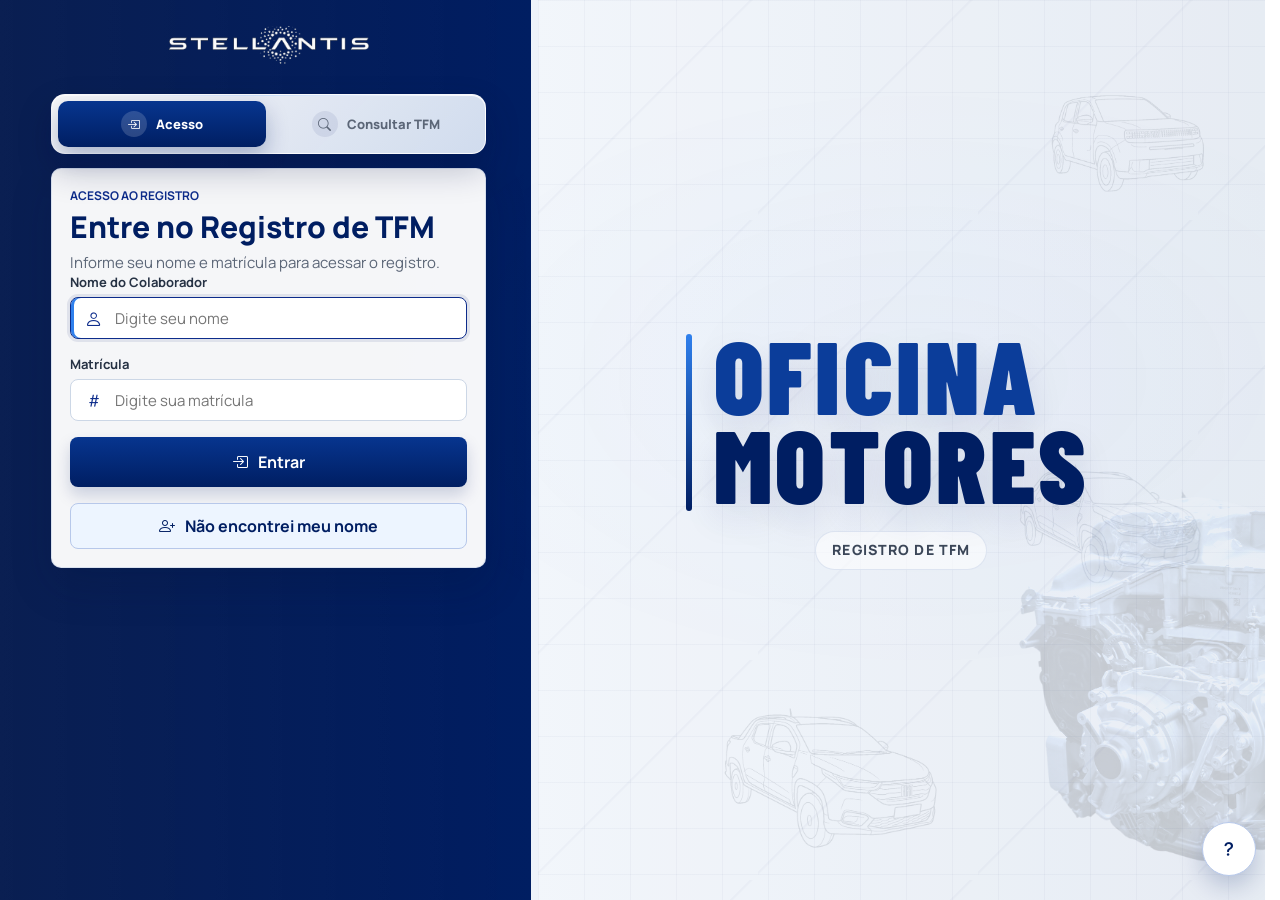
==== index.html @ a855a694 "Melhora controle de horas e tempo padrao" ====
﻿<!DOCTYPE html>
<html lang="pt-BR">

<head>
    <meta charset="UTF-8">
    <meta name="viewport" content="width=device-width, initial-scale=1.0">

    <title>Registro de Atividades TFM | Stellantis</title>
    <meta name="description" content="Registro de atividades realizadas após a finalização do TFM.">
    <meta name="theme-color" content="#001E62">
    <link rel="icon" type="image/png" sizes="32x32" href="favicon-32.png">
    <link rel="icon" type="image/png" sizes="48x48" href="favicon-48.png">
    <link rel="apple-touch-icon" sizes="180x180" href="apple-touch-icon.png">
    <link rel="manifest" href="site.webmanifest">

    <link rel="stylesheet" href="style.css?v=20260902-2">
    <link rel="stylesheet" href="site-help.css">
    <link rel="stylesheet" href="https://cdn.jsdelivr.net/npm/bootstrap-icons@1.11.3/font/bootstrap-icons.min.css">
</head>

<body class="login-bloqueado">
    <header class="header">
        <div class="header-inner">
            <img src="logo.png" class="logo" alt="Stellantis">

            <div class="header-titulo-oficina" aria-label="Oficina Motores">
                <img src="slogan.png" class="header-motor-img" alt="Motor">
                <div class="header-titulo-texto">
                    <span>Oficina</span>
                    <strong>Motores</strong>
                </div>
            </div>
            <div class="header-acoes">
                <div id="usuario-logado" class="usuario-logado" hidden>
                    <i class="bi bi-person-check"></i>
                    <span id="usuario-logado-nome">-</span>
                    <button type="button" class="btn-sair-login" aria-label="Sair do sistema">
                        <i class="bi bi-box-arrow-right"></i>
                    </button>
                </div>

            </div>
        </div>
    </header>

    <button type="button" class="btn-help btn-help-global" aria-label="Abrir ajuda">
        <i class="bi bi-question-lg"></i>
    </button>

    <section id="tela-login" class="tela-login" aria-labelledby="login-titulo">
        <div class="login-card">
            <div class="login-marca">
                <img src="logo.png" alt="Stellantis">
            </div>

            <div class="login-abas">
                <button type="button" class="login-aba login-aba-ativo" id="aba-acesso" aria-selected="true">
                    <i class="bi bi-box-arrow-in-right"></i>
                    <span>Acesso</span>
                </button>
                <button type="button" class="login-aba" id="aba-consultar" aria-selected="false">
                    <i class="bi bi-search"></i>
                    <span>Consultar TFM</span>
                </button>
            </div>

            <div id="painel-acesso">
                <div class="login-topo">
                    <span>Acesso ao registro</span>
                    <h1 id="login-titulo">Entre no Registro de TFM</h1>
                    <p>Informe seu nome e matrícula para acessar o registro.</p>
                </div>

                <div id="login-feedback" class="login-feedback" role="status" aria-live="polite" hidden></div>

                <div class="login-form">
                    <div class="campo">
                        <label for="login-nome">Nome do Colaborador</label>
                        <div class="autocomplete-wrapper">
                            <div class="input-icon">
                                <i class="bi bi-person"></i>
                                <input id="login-nome" type="text" class="login-colaborador-input" placeholder="Digite seu nome" autocomplete="off">
                            </div>
                            <div class="atividade-sugestoes" hidden></div>
                        </div>
                    </div>

                    <div class="campo">
                        <label for="login-matricula">Matrícula</label>
                        <div class="input-icon">
                            <i class="bi bi-hash"></i>
                            <input id="login-matricula" type="text" placeholder="Digite sua matrícula" inputmode="numeric" autocomplete="off">
                        </div>
                    </div>

                    <button type="button" class="btn-entrar-login">
                        <i class="bi bi-box-arrow-in-right"></i>
                        <span>Entrar</span>
                    </button>

                    <button type="button" class="btn-login-alternativo">
                        <i class="bi bi-person-plus"></i>
                        <span>Não encontrei meu nome</span>
                    </button>

                    <div id="login-alternativo" class="login-alternativo" hidden>
                        <div class="login-alternativo-topo">
                            <strong>Entrar com cadastro pendente</strong>
                            <p>Use esta opção se seu nome ainda não aparece na lista. Depois peça para a liderança incluir seu cadastro oficial.</p>
                        </div>

                        <div class="campo">
                            <label for="novo-login-nome">Nome completo</label>
                            <div class="input-icon">
                                <i class="bi bi-person-badge"></i>
                                <input id="novo-login-nome" type="text" placeholder="Digite seu nome completo" autocomplete="off">
                            </div>
                        </div>

                        <div class="campo">
                            <label for="novo-login-matricula">Matrícula</label>
                            <div class="input-icon">
                                <i class="bi bi-hash"></i>
                                <input id="novo-login-matricula" type="text" placeholder="Digite sua matrícula" inputmode="numeric" autocomplete="off">
                            </div>
                        </div>

                        <button type="button" class="btn-entrar-pendente">
                            <i class="bi bi-person-check"></i>
                            <span>Entrar e solicitar inclusão</span>
                        </button>
                    </div>
                </div>
            </div>

            <div id="painel-consultar-login" hidden>
                <div class="login-topo">
                    <span>Consultar TFM</span>
                    <h1>Pesquisar TFM</h1>
                    <p>Cole um ou vários TFMs para verificar quais estão nos registros.</p>
                </div>

                <div id="login-consulta-feedback" class="login-feedback" role="status" aria-live="polite" hidden></div>

                <div class="login-form">
                    <div class="campo">
                        <label for="login-busca-tfm">Número(s) do TFM</label>
                        <div class="input-icon input-textarea">
                            <i class="bi bi-hash"></i>
                            <textarea id="login-busca-tfm" rows="4" placeholder="Cole os TFMs aqui, um por linha ou separados por espaço" inputmode="numeric" autocomplete="off"></textarea>
                        </div>
                    </div>
                    <button type="button" class="btn-buscar-login btn-entrar-login">
                        <i class="bi bi-search"></i>
                        <span>Buscar TFM</span>
                    </button>
                </div>

                <div id="login-resultado-busca" class="resultado-busca login-resultado-busca" hidden></div>
            </div>
        </div>

        <div class="login-hero" aria-hidden="true">
            <div class="login-carros-fundo">
                <img class="login-carro login-carro-1" src="fiat-fundo-1-bg-line.png" alt="">
                <img class="login-carro login-carro-2" src="fiat-fundo-2-bg-line.png" alt="">
                <img class="login-carro login-carro-3" src="fiat-fundo-3-cut.png" alt="">
            </div>

            <div class="login-hero-conteudo">
                <div class="login-hero-titulo">
                    <img class="login-motor-titulo" src="slogan.png" alt="">
                    <span>OFICINA</span>
                    <strong>MOTORES</strong>
                </div>
                <p>Registro de TFM</p>
            </div>
        </div>
    </section>

    <div id="modal-atividade" class="modal-tfm" hidden>
        <div class="modal-tfm-backdrop" data-fechar-atividade></div>
        <section class="modal-tfm-painel modal-atividade-painel" role="dialog" aria-modal="true" aria-labelledby="modal-atividade-titulo">
            <div class="modal-tfm-topo">
                <div>
                    <span>Nova atividade</span>
                    <h2 id="modal-atividade-titulo">Adicionar outra atividade</h2>
                </div>

                <button type="button" class="btn-fechar-modal" aria-label="Fechar atividade" data-fechar-atividade>
                    <i class="bi bi-x-lg"></i>
                </button>
            </div>

            <div class="modal-tfm-conteudo">
                <div class="modal-atividade-conteudo">
                    <div class="campo campo-inteiro">
                        <label for="modal-atividade-input">Atividade Realizada</label>
                        <div class="autocomplete-wrapper">
                            <div class="input-icon">
                                <i class="bi bi-list-ul"></i>
                                <input id="modal-atividade-input" type="text" class="atividade-input-modal" placeholder="Digite ou selecione a atividade" autocomplete="off">
                            </div>
                            <div class="atividade-sugestoes" hidden></div>
                        </div>
                    </div>

                    <div class="campo campo-inteiro">
                        <label>Tempo Padrão</label>
                        <output id="modal-tempo-padrao" class="tempo-padrao-valor" aria-live="polite">Selecione uma atividade</output>
                    </div>

                    <div class="campo campo-inteiro">
                        <label for="modal-horas-input">Horas</label>
                        <div class="input-icon">
                            <i class="bi bi-clock-history"></i>
                            <input id="modal-horas-input" type="text" placeholder="Ex: 1.5" inputmode="decimal" pattern="[0-9]+(\.[0-9]+)?">
                        </div>
                    </div>

                    <div class="campo campo-inteiro">
                        <label for="modal-observacao-input">Observação</label>
                        <div class="input-icon input-textarea">
                            <i class="bi bi-chat-left-text"></i>
                            <textarea id="modal-observacao-input" rows="3" placeholder="Digite alguma observação sobre a atividade" required></textarea>
                        </div>
                    </div>

                    <button type="button" class="btn-confirmar-atividade">
                        <i class="bi bi-plus-lg"></i>
                        <span>Adicionar atividade</span>
                    </button>
                </div>
            </div>
        </section>
    </div>

    <div id="modal-colaborador" class="modal-tfm" hidden>
        <div class="modal-tfm-backdrop" data-fechar-colaborador></div>
        <section class="modal-tfm-painel modal-colaborador-painel" role="dialog" aria-modal="true" aria-labelledby="modal-colaborador-titulo">
            <div class="modal-tfm-topo">
                <div>
                    <span>Colaborador adicional</span>
                    <h2 id="modal-colaborador-titulo">Adicionar colaborador</h2>
                </div>

                <button type="button" class="btn-fechar-modal" aria-label="Fechar colaborador" data-fechar-colaborador>
                    <i class="bi bi-x-lg"></i>
                </button>
            </div>

            <div class="modal-tfm-conteudo">
                <div class="modal-colaborador-conteudo">
                    <div class="campo campo-inteiro">
                        <label for="modal-colaborador-nome">Nome do colaborador</label>
                        <div class="autocomplete-wrapper">
                            <div class="input-icon">
                                <i class="bi bi-person"></i>
                                <input id="modal-colaborador-nome" type="text" placeholder="Digite ou selecione o colaborador" autocomplete="off">
                            </div>
                            <div class="atividade-sugestoes" hidden></div>
                        </div>
                    </div>

                    <div class="campo campo-inteiro">
                        <label for="modal-colaborador-matricula">Matrícula</label>
                        <div class="input-icon">
                            <i class="bi bi-hash"></i>
                            <input id="modal-colaborador-matricula" type="text" placeholder="Matrícula" inputmode="numeric" autocomplete="off">
                        </div>
                    </div>

                    <div class="campo campo-inteiro">
                        <label for="modal-colaborador-data">Data trabalhada</label>
                        <div class="input-icon">
                            <i class="bi bi-calendar3"></i>
                            <input id="modal-colaborador-data" type="date">
                        </div>
                    </div>

                    <div class="campo campo-inteiro">
                        <label for="modal-colaborador-horas">Horas nesta data</label>
                        <div class="input-icon">
                            <i class="bi bi-clock-history"></i>
                            <input id="modal-colaborador-horas" type="text" placeholder="Ex: 1.5" inputmode="decimal">
                        </div>
                    </div>

                    <button type="button" class="btn-adicionar-dia-colaborador">
                        <i class="bi bi-calendar-plus"></i>
                        <span>Adicionar data e horas</span>
                    </button>

                    <div id="modal-colaborador-lancamentos" class="modal-colaborador-lancamentos" aria-live="polite"></div>

                    <button type="button" class="btn-confirmar-colaborador">
                        <i class="bi bi-check2-circle"></i>
                        <span>Salvar colaborador</span>
                    </button>
                </div>
            </div>
        </section>
    </div>

    <div id="modal-revisao" class="modal-tfm" hidden>
        <div class="modal-tfm-backdrop" data-fechar-revisao></div>
        <section class="modal-tfm-painel modal-revisao-painel" role="dialog" aria-modal="true" aria-labelledby="modal-revisao-titulo">
            <div class="modal-tfm-topo">
                <div>
                    <span>Revisão do registro</span>
                    <h2 id="modal-revisao-titulo">Conferir antes de salvar</h2>
                </div>

                <button type="button" class="btn-fechar-modal" aria-label="Fechar revisão" data-fechar-revisao>
                    <i class="bi bi-x-lg"></i>
                </button>
            </div>

            <div class="modal-tfm-conteudo">
                <div id="revisao-conteudo" class="revisao-conteudo"></div>

                <div id="revisao-salvamento-status" class="revisao-salvamento-status" role="status" aria-live="polite" hidden></div>

                <div class="revisao-acoes">
                    <button type="button" class="btn-imprimir-revisao">
                        <i class="bi bi-printer"></i>
                        <span>Imprimir comprovante</span>
                    </button>

                    <button type="button" class="btn-confirmar-salvamento">
                        <i class="bi bi-check2-circle"></i>
                        <span>Confirmar e salvar</span>
                    </button>
                </div>
            </div>
        </section>
    </div>

    <div id="modal-help" class="modal-tfm" hidden>
        <div class="modal-tfm-backdrop" data-fechar-help></div>
        <section class="modal-tfm-painel modal-help-painel" role="dialog" aria-modal="true" aria-labelledby="modal-help-titulo">
            <div class="modal-tfm-topo">
                <div>
                    <span>Ajuda rápida</span>
                    <h2 id="modal-help-titulo">Como usar o registro</h2>
                </div>

                <button type="button" class="btn-fechar-modal" aria-label="Fechar ajuda" data-fechar-help>
                    <i class="bi bi-x-lg"></i>
                </button>
            </div>

            <div class="modal-tfm-conteudo">
                <div class="help-grid">
                    <div class="help-item">
                        <span>01</span>
                        <div>
                            <strong>Acesse o formulário</strong>
                            <p>Informe seu nome e matrícula. Se seu nome ainda não aparecer, use a opção Não encontrei meu nome.</p>
                        </div>
                    </div>

                    <div class="help-item">
                        <span>02</span>
                        <div>
                            <strong>Preencha os dados principais</strong>
                            <p>Informe início e fim do TFM, nome do colaborador, matrícula e turno.</p>
                        </div>
                    </div>

                    <div class="help-item">
                        <span>03</span>
                        <div>
                            <strong>Adicione colaboradores extras</strong>
                            <p>Use Colaboradores adicionais quando mais de uma pessoa trabalhou no mesmo TFM. Para cada pessoa, adicione manualmente cada data trabalhada e suas horas.</p>
                        </div>
                    </div>

                    <div class="help-item">
                        <span>04</span>
                        <div>
                            <strong>Informe o TFM</strong>
                            <p>Digite o número do TFM com 6 números e o código do projeto.</p>
                        </div>
                    </div>

                    <div class="help-item">
                        <span>05</span>
                        <div>
                            <strong>Anexe o documento se existir</strong>
                            <p>Use PDF, PNG, JPG ou JPEG de até 5 MB. Se não tiver documento, o registro pode ser salvo sem anexo.</p>
                        </div>
                    </div>

                    <div class="help-item">
                        <span>06</span>
                        <div>
                            <strong>Registre as atividades</strong>
                            <p>Selecione ou digite a atividade realizada, informe as horas trabalhadas com ponto e adicione observação quando necessário.</p>
                        </div>
                    </div>

                    <div class="help-item">
                        <span>07</span>
                        <div>
                            <strong>Salve o registro</strong>
                            <p>Após preencher os campos corretamente, clique em Salvar Registro e aguarde até os dados serem salvos.</p>
                        </div>
                    </div>

                    <div class="help-item">
                        <span>08</span>
                        <div>
                            <strong>Consulte um TFM</strong>
                            <p>Use o campo Consultar TFM para ver dados, atividades registradas e abrir o documento quando existir.</p>
                        </div>
                    </div>
                    <div class="help-item help-item-destaque">
                        <span>09</span>
                        <div>
                            <strong>Sugira uma atividade</strong>
                            <p>Se a atividade não aparecer na lista ou tiver alguma sugestão, use Sugerir atividade para enviar uma nova opção à liderança.</p>
                            <button type="button" class="btn-help-sugestao">
                                <i class="bi bi-lightbulb"></i>
                                <span>Abrir sugestão</span>
                            </button>
                        </div>
                    </div>

                    <div class="help-item help-item-destaque">
                        <span>10</span>
                        <div>
                            <strong>Envie feedback do sistema</strong>
                            <p>Use Feedback para registrar sugestão, ideia, reclamação ou erro encontrado durante o uso do site.</p>
                            <button type="button" class="btn-help-feedback">
                                <i class="bi bi-chat-square-heart"></i>
                                <span>Abrir feedback</span>
                            </button>
                        </div>
                    </div>

                    <div class="help-item help-item-destaque">
                        <span>11</span>
                        <div>
                            <strong>Ainda está com dúvidas?</strong>
                            <p>Se a dúvida continuar ou houver falha que impeça o registro, contate o host/responsável pelo site com o número do TFM, matrícula e uma breve descrição do ocorrido.</p>
                        </div>
                    </div>
                </div>
            </div>
        </section>
    </div>

    <div id="modal-documentos" class="modal-tfm" hidden>
        <div class="modal-tfm-backdrop" data-fechar-documentos></div>
        <section class="modal-tfm-painel modal-documentos-painel" role="dialog" aria-modal="true" aria-labelledby="modal-documentos-titulo">
            <div class="modal-tfm-topo">
                <div>
                    <span>Anexos do registro</span>
                    <h2 id="modal-documentos-titulo">Verificar imagens</h2>
                </div>

                <button type="button" class="btn-fechar-modal" aria-label="Fechar anexos" data-fechar-documentos>
                    <i class="bi bi-x-lg"></i>
                </button>
            </div>

            <div class="modal-tfm-conteudo">
                <div id="modal-documentos-conteudo" class="modal-documentos-conteudo"></div>
            </div>
        </section>
    </div>

    <main class="main-container">
        <div class="app-shell">
            <aside class="app-sidebar" aria-label="Navegação de dados">
                <button type="button" class="app-nav-btn app-nav-btn-ativo" data-app-tab="registro">
                    <i class="bi bi-clipboard-check"></i>
                    <span>Registrar TFM fechado</span>
                </button>

                <a class="app-nav-btn" href="abrir-tfm.html">
                    <i class="bi bi-folder-plus"></i>
                    <span>Abrir TFM</span>
                </a>

                <button type="button" class="app-nav-btn" data-app-tab="consulta">
                    <i class="bi bi-search"></i>
                    <span>Consultar TFM</span>
                </button>

                <a class="app-nav-btn" href="meu-desempenho.html">
                    <i class="bi bi-bar-chart-line"></i>
                    <span>Meu Desempenho</span>
                </a>

                <a class="app-nav-btn" href="geral-oficina.html">
                    <i class="bi bi-clipboard-data"></i>
                    <span>Geral da Oficina</span>
                </a>

                <a class="app-nav-btn" href="tempo-padrao.html">
                    <i class="bi bi-stopwatch"></i>
                    <span>Tempo Padrão</span>
                </a>

                <a class="app-nav-btn" href="https://app.powerbi.com/links/DjYkARdlpJ?ctid=d852d5cd-724c-4128-8812-ffa5db3f8507&amp;pbi_source=linkShare" target="_blank" rel="noopener noreferrer" aria-label="Abrir BI da oficina em nova guia">
                    <i class="bi bi-graph-up-arrow"></i>
                    <span>BI da oficina</span>
                </a>

                <button type="button" class="app-nav-btn" data-app-tab="sugestao">
                    <i class="bi bi-lightbulb"></i>
                    <span>Sugerir atividade</span>
                </button>

                <button type="button" class="app-nav-btn" data-app-tab="feedback">
                    <i class="bi bi-chat-square-heart"></i>
                    <span>Feedback</span>
                </button>
            </aside>

            <div class="app-conteudo">
        <form id="form-registro" class="app-tab-panel app-tab-panel-ativo" data-app-panel="registro" novalidate>
            <div class="topo-registro">
                <div class="titulo-principal">
                    <div class="titulo-icon">
                        <i class="bi bi-clipboard-check"></i>
                    </div>

                    <div>
                        <h1>Registro de Atividades TFM</h1>
                        <p>Preencha corretamente as informações das atividades realizadas após a finalização do TFM.</p>
                    </div>
                </div>

                <section class="painel-resumo" aria-label="Resumo do registro">
                    <div class="resumo-item resumo-item-atividades">
                        <span>Atividades Registradas</span>
                        <strong id="resumo-atividades">...</strong>
                    </div>

                    <div class="resumo-item resumo-item-tfm">
                        <span>TFM Registrados</span>
                        <strong id="resumo-salvos">...</strong>
                    </div>

                    <div class="resumo-item resumo-item-ultimo">
                        <span>Último TFM</span>
                        <strong id="resumo-ultimo-tfm">-</strong>
                    </div>
                </section>

            </div>

            <div id="feedback-global" class="feedback-global" role="status" aria-live="polite" hidden></div>

            <div class="form-layout">
                <div class="form-coluna form-coluna-esquerda">
                    <div class="card card-dados">
                        <div class="card-titulo">
                            <i class="bi bi-calendar-check"></i>
                            <h2>Dados Principais</h2>
                        </div>

                        <div class="linha"></div>

                        <div class="form-grid dados-grid">
                            <div class="campo campo-metade">
                                <label for="data-inicio-tfm">Data início do TFM</label>
                                <div class="input-icon">
                                    <i class="bi bi-calendar-event"></i>
                                    <input id="data-inicio-tfm" name="dataInicioTfm" type="date" required>
                                </div>
                            </div>

                            <div class="campo campo-metade">
                                <label for="data-fim-tfm">Data fim do TFM</label>
                                <div class="input-icon">
                                    <i class="bi bi-calendar-check"></i>
                                    <input id="data-fim-tfm" name="dataFimTfm" type="date" required>
                                </div>
                            </div>

                            <div class="campo campo-inteiro distribuicao-manual-campo">
                                <div class="distribuicao-manual-topo">
                                    <div>
                                        <label for="distribuicao-manual-toggle">Horas por dia</label>
                                        <small>Opcional: preencha manualmente quando as horas forem diferentes em cada data.</small>
                                    </div>

                                    <label class="switch-distribuicao" for="distribuicao-manual-toggle">
                                        <input id="distribuicao-manual-toggle" type="checkbox">
                                        <span>Manual</span>
                                    </label>
                                </div>

                                <div id="distribuicao-manual-painel" class="distribuicao-manual-painel" hidden>
                                    <div id="distribuicao-manual-lista" class="distribuicao-manual-lista"></div>
                                    <small id="distribuicao-manual-resumo" class="distribuicao-manual-resumo">Informe as horas de cada dia.</small>
                                </div>
                            </div>

                            <div class="campo campo-inteiro">
                                <label for="nome">Nome do Colaborador</label>
                                <div class="autocomplete-wrapper">
                                    <div class="input-icon">
                                        <i class="bi bi-person"></i>
                                        <input id="nome" name="nome" type="text" class="colaborador-input" placeholder="Digite seu Nome" autocomplete="off" required readonly aria-readonly="true">
                                    </div>
                                    <div class="atividade-sugestoes" hidden></div>

                                    <select id="colaboradores-opcoes" hidden>
                                   <option>Ailton Dos Reis Santana</option>
<option>Airton Fonseca do Nascimento</option>
<option>Albert de Almeida Libério</option>
<option>Caio Resende Soares</option>
<option>Cláudio Roberto Miranda</option>
<option>Cleiton De Souza</option>
<option>Ecelson Miranda</option>
<option>Edilson Ribeiro de Andrade</option>
<option>Fabio Henrique Alves Ventura</option>
<option>Franklin de Jesus Souza</option>
<option>Geraldo Marçal Paiva</option>
<option>Gustavo da Silva Amaral</option>
<option>João Paulo de Rezende Trindade</option>
<option>José Edson Martins Coelho</option>
<option>José Egídio Rocha</option>
<option>José Roberto Souza Franco</option>
<option>Leonel Barros Pereira Da Silva</option>
<option>Paulo Roberto Ferreira</option>
<option>Rafael da Silva Moreira</option>
<option>Renato Basílio dos Santos Júnior</option>
<option>Renato Fagner Foureaux</option>
<option>Renis Mendes Goulart</option>
<option>Ricardo da Silva Matos</option>
<option>Roberto Carlos Vieira Martins</option>
<option>Rodolfo Ribeiro Martins</option>
<option>Romeu Malagoli dos Santos</option>
<option>Sebastião Dirino Correia</option>
<option>Sueimer Batista Pereira</option>
<option>Valdemi Amancio Do Nascimento</option>
<option>Wender Bortoloto da Costa</option>
                                    </select>
                                </div>
                            </div>

                            <div class="campo campo-metade">
                                <label for="matricula">Matrícula</label>
                                <div class="input-icon">
                                    <i class="bi bi-hash"></i>
                                    <input id="matricula" name="matricula" type="text" placeholder="Sua Matrícula" inputmode="numeric" autocomplete="off" required readonly aria-readonly="true">
                                </div>
                            </div>

                            <div class="campo campo-metade campo-turno">
                                <label for="turno">Turno</label>
                                <div class="input-icon">
                                    <i class="bi bi-clock"></i>
                                    <select id="turno" name="turno" required>
                                        <option value="">Seu Turno</option>
                                        <option>1º Turno</option>
                                        <option>2º Turno</option>
                                        <option>Administrativo</option>
                                    </select>
                                </div>
                            </div>

                            <div class="campo campo-inteiro colaboradores-adicionais-campo">
                                <div class="colaboradores-adicionais-topo">
                                    <div>
                                        <label>Colaboradores adicionais</label>
                                        <small>Escolha a pessoa e informe manualmente as horas de cada data trabalhada.</small>
                                    </div>

                                    <button type="button" class="btn-add-colaborador">
                                        <i class="bi bi-person-plus"></i>
                                        <span>Adicionar colaborador</span>
                                    </button>
                                </div>

                                <div id="colaboradores-adicionais-lista" class="colaboradores-adicionais-lista"></div>
                            </div>
                        </div>
                    </div>

                    <div class="card card-atividade" id="atividades-container">
                        <div class="card-titulo">
                            <i class="bi bi-hash"></i>
                            <h2>TFM</h2>
                        </div>

                        <div class="linha"></div>

                        <div id="atividades-lista">
                            <div class="form-grid atividade-grid">
                                <div class="campo campo-inteiro">
                                    <label for="tfm">Número do TFM</label>
                                    <div class="input-icon">
                                        <i class="bi bi-hash"></i>
                                        <input id="tfm" name="tfm" type="text" placeholder="Digite o TFM" maxlength="6" minlength="6" pattern="[0-9]{6}" inputmode="numeric" autocomplete="off" required>
                                    </div>
                                </div>

                                <div class="campo campo-inteiro">
                                    <label for="projeto">Código do Projeto</label>
                                    <div class="input-icon">
                                        <i class="bi bi-hash"></i>
                                        <input id="projeto" name="projeto" type="text" placeholder="Digite o código" autocomplete="off">
                                    </div>
                                </div>

                                <div class="campo campo-inteiro documento">
                                    <label for="documento-1">Anexar imagem</label>
                                    <div class="input-icon input-file">
                                        <i class="bi bi-file-earmark-arrow-up"></i>
                                        <label class="arquivo-botao" for="documento-1">Escolher arquivos</label>
                                        <span class="arquivo-nome">Nenhum arquivo selecionado</span>
                                        <input id="documento-1" name="documento[]" type="file" class="documento-input" accept=".pdf,.png,.jpg,.jpeg,application/pdf,image/png,image/jpeg" multiple>
                                    </div>
                                    <div class="documento-preview" aria-live="polite"></div>
                                    <small>Somente PDF, PNG, JPG ou JPEG até 5 MB cada.</small>
                                </div>
                            </div>
                        </div>
                    </div>
                </div>

                <div class="form-coluna form-coluna-centro">
                    <div class="card card-detalhes" id="detalhes-container">
                        <div class="card-titulo">
                            <i class="bi bi-list-task"></i>
                            <h2>Atividades Realizadas</h2>
                        </div>

                        <div class="linha"></div>

                        <div id="detalhes-lista">
                            <div class="detalhes-item bloco-item">
                                <div class="bloco-cabecalho">
                                    <span class="bloco-numero">01</span>
                                    <div class="bloco-cabecalho-titulo">
                                        <strong>Atividade realizada</strong>
                                        <span>Obrigatória</span>
                                        <span class="tempo-padrao-resumo">Tempo padrão: selecione uma atividade</span>
                                    </div>
                                </div>

                                <div class="detalhes-grid">
                                    <div class="campo campo-inteiro">
                                        <label for="atividade-1">Atividade Realizada</label>
                                        <div class="autocomplete-wrapper">
                                            <div class="input-icon">
                                                <i class="bi bi-list-ul"></i>
                                                <input id="atividade-1" name="atividade[]" type="text" class="atividade-input" placeholder="Digite ou selecione a atividade" autocomplete="off" required>
                                            </div>
                                            <div class="atividade-sugestoes" hidden></div>
                                        </div>
                                    </div>

                                    <div class="campo campo-horas">
                                        <label for="horas-1">Horas Trabalhadas</label>
                                        <div class="input-icon">
                                            <i class="bi bi-clock-history"></i>
                                            <input id="horas-1" name="horas[]" type="text" class="horas-input" placeholder="Ex: 1.5" inputmode="decimal" pattern="[0-9]+(\.[0-9]+)?" required>
                                        </div>
                                    </div>

                                    <div class="campo observacao">
                                        <label for="observacao-1">Observação</label>
                                        <div class="input-icon input-textarea">
                                            <i class="bi bi-chat-left-text"></i>
                                            <textarea id="observacao-1" name="observacao[]" rows="3" class="observacao-input" placeholder="Digite alguma observação sobre a atividade" required></textarea>
                                        </div>
                                    </div>

                                </div>
                            </div>
                        </div>

                        <div class="adicionar-atividade-box">
                            <button type="button" class="btn-add">
                                <i class="bi bi-plus-lg"></i>
                                Adicionar Outra Atividade
                            </button>
                        </div>
                    </div>
                </div>

            </div>

            <button type="submit" class="btn-salvar btn-salvar-flutuante">
                <i class="bi bi-floppy"></i>
                <span>Salvar Registro</span>
            </button>

        </form>

                <section class="app-tab-panel painel-dados modulo-tfm-aberto" data-app-panel="abrir-tfm" hidden>
                    <aside class="tfm-aberto-sidebar" aria-label="Navegação de TFMs abertos">
                        <span>TFM aberto</span>
                        <button type="button" class="tfm-aberto-nav-btn tfm-aberto-nav-btn-ativo" data-tfm-aberto-view="dados">
                            <i class="bi bi-folder-plus"></i>
                            <span>Dados</span>
                        </button>
                        <button type="button" class="tfm-aberto-nav-btn" data-tfm-aberto-view="andamento">
                            <i class="bi bi-hourglass-split"></i>
                            <span>TFMs em andamento</span>
                        </button>
                    </aside>

                    <div class="tfm-aberto-conteudo">
                        <div data-tfm-aberto-panel="dados">
                            <div class="painel-dados-topo">
                                <span>Novo trabalho contínuo</span>
                                <h1>Abrir TFM</h1>
                                <p>Cadastre um TFM em andamento. O host ou um colaborador autorizado poderá finalizar o trabalho.</p>
                            </div>

                            <form id="form-abrir-tfm" class="card tfm-aberto-form" novalidate>
                        <div class="card-titulo">
                            <i class="bi bi-folder-plus"></i>
                            <h2>Dados iniciais</h2>
                        </div>
                        <div class="linha"></div>
                        <div class="form-grid dados-grid">
                            <div class="campo campo-metade">
                                <label for="aberto-data-inicial">Data inicial</label>
                                <div class="input-icon">
                                    <i class="bi bi-calendar-event"></i>
                                    <input id="aberto-data-inicial" type="date" required>
                                </div>
                            </div>
                            <div class="campo campo-metade">
                                <label for="aberto-turno">Turno</label>
                                <div class="input-icon">
                                    <i class="bi bi-clock"></i>
                                    <select id="aberto-turno" required>
                                        <option value="">Selecione</option>
                                        <option>1º Turno</option>
                                        <option>2º Turno</option>
                                        <option>Administrativo</option>
                                    </select>
                                </div>
                            </div>
                            <div class="campo campo-metade">
                                <label for="aberto-tfm">Número do TFM</label>
                                <div class="input-icon">
                                    <i class="bi bi-hash"></i>
                                    <input id="aberto-tfm" type="text" maxlength="6" inputmode="numeric" placeholder="000000" required>
                                </div>
                            </div>
                            <div class="campo campo-metade">
                                <label for="aberto-projeto">Código do projeto</label>
                                <div class="input-icon">
                                    <i class="bi bi-briefcase"></i>
                                    <input id="aberto-projeto" type="text" placeholder="Código do projeto">
                                </div>
                            </div>
                        </div>
                        <div id="aberto-feedback" class="feedback-global" role="status" aria-live="polite" hidden></div>
                        <button type="submit" class="btn-acao-tfm-aberto">
                            <i class="bi bi-folder-plus"></i>
                            <span>Abrir TFM em andamento</span>
                        </button>
                            </form>
                        </div>

                        <div data-tfm-aberto-panel="andamento" hidden>
                            <div class="painel-dados-topo tfms-abertos-topo">
                                <div>
                                    <span>Trabalhos contínuos</span>
                                    <h1>TFMs em andamento</h1>
                                    <p>Adicione suas horas diárias. O host e os colaboradores autorizados podem gerenciar e finalizar o TFM.</p>
                                </div>
                                <button type="button" id="btn-atualizar-tfms-abertos" class="btn-icone-texto">
                                    <i class="bi bi-arrow-clockwise"></i>
                                    <span>Atualizar</span>
                                </button>
                            </div>

                            <div id="tfms-abertos-status" class="tfms-abertos-status">Carregando TFMs em andamento...</div>
                            <div id="tfms-abertos-lista" class="tfms-abertos-lista"></div>

                            <form id="form-horas-tfm-aberto" class="card tfm-aberto-form" hidden novalidate>
                        <div class="card-titulo tfm-aberto-form-topo">
                            <div>
                                <i class="bi bi-clock-history"></i>
                                <h2>Adicionar horas ao TFM <span id="horas-tfm-numero">-</span></h2>
                            </div>
                            <button type="button" id="btn-fechar-form-horas" class="btn-fechar-modal" aria-label="Fechar lançamento">
                                <i class="bi bi-x-lg"></i>
                            </button>
                        </div>
                        <div class="linha"></div>
                        <input id="horas-tfm-id" type="hidden">
                        <div class="form-grid dados-grid">
                            <div class="campo campo-metade">
                                <label for="horas-tfm-data">Dia trabalhado</label>
                                <div class="input-icon">
                                    <i class="bi bi-calendar-check"></i>
                                    <input id="horas-tfm-data" type="date" required>
                                </div>
                            </div>
                            <div class="campo campo-metade">
                                <label for="horas-tfm-quantidade">Horas trabalhadas</label>
                                <div class="input-icon">
                                    <i class="bi bi-clock"></i>
                                    <input id="horas-tfm-quantidade" type="text" inputmode="decimal" placeholder="Ex: 7.5" required>
                                </div>
                            </div>
                            <div class="campo campo-inteiro">
                                <label for="horas-tfm-atividade">Atividade realizada</label>
                                <div class="autocomplete-wrapper">
                                    <div class="input-icon">
                                        <i class="bi bi-list-task"></i>
                                        <input id="horas-tfm-atividade" type="text" placeholder="Digite ou selecione a atividade" autocomplete="off" required>
                                    </div>
                                    <div class="atividade-sugestoes" hidden></div>
                                </div>
                            </div>
                            <div class="campo campo-inteiro">
                                <label for="horas-tfm-observacao">Observação</label>
                                <div class="input-icon input-textarea">
                                    <i class="bi bi-chat-left-text"></i>
                                    <textarea id="horas-tfm-observacao" rows="3" placeholder="Digite uma observação" required></textarea>
                                </div>
                            </div>
                        </div>
                        <div id="horas-tfm-feedback" class="feedback-global" role="status" aria-live="polite" hidden></div>
                        <button type="submit" class="btn-acao-tfm-aberto">
                            <i class="bi bi-plus-circle"></i>
                            <span>Adicionar lançamento diário</span>
                        </button>
                            </form>
                        </div>
                    </div>
                </section>

                <section class="app-tab-panel painel-dados painel-desempenho" data-app-panel="desempenho" hidden>
                    <div class="painel-dados-topo">
                        <span>Indicadores individuais</span>
                        <h1>Meu Desempenho</h1>
                        <p>Acompanhe todos os registros do banco de dados vinculados à sua matrícula.</p>
                    </div>

                    <section class="card card-desempenho" aria-labelledby="desempenho-titulo">
                        <div class="card-titulo">
                            <i class="bi bi-bar-chart-line"></i>
                            <h2 id="desempenho-titulo">Resumo do desempenho</h2>
                        </div>

                        <div class="linha"></div>

                        <div class="desempenho-filtros" aria-label="Filtros do desempenho por período">
                            <div class="campo">
                                <label for="desempenho-periodo-inicio">Data inicial</label>
                                <div class="input-icon">
                                    <i class="bi bi-calendar-event"></i>
                                    <input id="desempenho-periodo-inicio" type="date">
                                </div>
                            </div>

                            <div class="campo">
                                <label for="desempenho-periodo-fim">Data final</label>
                                <div class="input-icon">
                                    <i class="bi bi-calendar-check"></i>
                                    <input id="desempenho-periodo-fim" type="date">
                                </div>
                            </div>

                            <div class="desempenho-atalhos" aria-label="Atalhos de período">
                                <button type="button" class="desempenho-atalho" data-desempenho-periodo="30">30 dias</button>
                                <button type="button" class="desempenho-atalho" data-desempenho-periodo="90">90 dias</button>
                                <button type="button" class="desempenho-atalho" data-desempenho-periodo="todos">Tudo</button>
                            </div>

                            <p id="desempenho-periodo-info" class="desempenho-periodo-info">Todos os registros carregados.</p>
                        </div>

                        <div class="desempenho-grid">
                            <div class="desempenho-kpis" aria-label="Indicadores do colaborador">
                                <div class="desempenho-kpi">
                                    <span>Horas trabalhadas</span>
                                    <strong id="desempenho-total-horas">0h</strong>
                                </div>

                                <div class="desempenho-kpi">
                                    <span>Atividades salvas</span>
                                    <strong id="desempenho-total-atividades">0</strong>
                                </div>

                                <div class="desempenho-kpi">
                                    <span>TFMs distintos</span>
                                    <strong id="desempenho-total-tfms">0</strong>
                                </div>

                                <div class="desempenho-kpi">
                                    <span>Dias apontados</span>
                                    <strong id="desempenho-dias-apontados">0</strong>
                                </div>

                                <div class="desempenho-kpi">
                                    <span>Média por dia</span>
                                    <strong id="desempenho-media-dia">0h</strong>
                                </div>

                                <div class="desempenho-kpi">
                                    <span>Média por atividade</span>
                                    <strong id="desempenho-media-atividade">0h</strong>
                                </div>
                            </div>

                            <div class="desempenho-ranking" aria-label="Ranking de atividades por horas">
                                <div class="desempenho-ranking-topo">
                                    <span>Distribuição por atividade</span>
                                    <small>Baseado em todos os registros do banco de dados associados à sua matrícula.</small>
                                </div>

                                <p id="desempenho-vazio" class="desempenho-vazio">Salve seu primeiro registro para visualizar os gráficos de desempenho.</p>
                                <div id="desempenho-ranking" class="desempenho-ranking-lista"></div>
                            </div>

                            <div class="desempenho-calendario" aria-label="Calendário de intensidade por data">
                                <div class="desempenho-ranking-topo">
                                    <span>Calendário de registros</span>
                                    <small>Intensidade por dia trabalhado.</small>
                                </div>

                                <div id="desempenho-calendario" class="desempenho-calendario-grid"></div>
                            </div>
                        </div>
                    </section>
                </section>

                <section class="app-tab-panel painel-dados painel-geral-oficina" data-app-panel="geral-oficina" hidden>
                    <div class="painel-dados-topo">
                        <span>Indicadores gerais</span>
                        <h1>Geral da Oficina</h1>
                        <p>Resumo geral do banco de dados por atividade, horas trabalhadas e quantidade de TFMs.</p>
                    </div>

                    <section class="card card-oficina-geral" aria-labelledby="oficina-geral-titulo">
                        <div class="card-titulo">
                            <i class="bi bi-bar-chart-steps"></i>
                            <h2 id="oficina-geral-titulo">Atividades, horas e TFMs</h2>
                        </div>

                        <div class="linha"></div>

                        <p id="oficina-geral-status" class="oficina-geral-status">Carregando dados gerais da oficina...</p>
                        <div id="oficina-geral-grafico" class="oficina-geral-grafico" aria-label="Gráfico de colunas por atividade"></div>
                    </section>
                </section>

                <section class="app-tab-panel painel-dados" data-app-panel="consulta" hidden>
                    <div class="painel-dados-topo">
                        <span>Consulta operacional</span>
                        <h1>Consultar TFM</h1>
                        <p>Pesquise um ou vários TFMs para verificar os registros salvos.</p>
                    </div>

                    <div class="consulta-layout">
                        <div class="card card-busca">
                            <div class="card-titulo">
                                <i class="bi bi-search"></i>
                                <h2>Consultar TFM</h2>
                            </div>

                            <div class="linha"></div>

                            <div class="busca-tfm">
                                <div class="campo">
                                    <label for="busca-tfm">Número(s) do TFM</label>
                                    <div class="input-icon input-textarea">
                                        <i class="bi bi-hash"></i>
                                        <textarea id="busca-tfm" rows="4" placeholder="Cole os TFMs aqui, um por linha ou separados por espaço" inputmode="numeric" autocomplete="off"></textarea>
                                    </div>
                                </div>

                                <button type="button" class="btn-buscar">
                                    <i class="bi bi-search"></i>
                                    <span>Buscar</span>
                                </button>
                            </div>

                            <button type="button" class="resultado-busca-backdrop" aria-label="Fechar resultados da consulta" hidden></button>
                            <div id="resultado-busca" class="resultado-busca" hidden></div>
                        </div>

                        <section class="card card-historico" aria-labelledby="historico-titulo">
                            <div class="card-titulo">
                                <i class="bi bi-clock-counterclockwise"></i>
                                <h2 id="historico-titulo">TFM Realizados</h2>
                            </div>

                            <div class="linha"></div>

                            <div class="historico-topo">
                                <p>Últimas 5 atividades salvas na planilha.</p>
                            </div>

                            <div id="historico-lista" class="historico-lista"></div>
                        </section>
                    </div>
                </section>

                <section class="app-tab-panel painel-dados" data-app-panel="sugestao" hidden>
                    <div class="painel-dados-topo">
                        <span>Cadastro de atividade</span>
                        <h1>Sugerir atividade</h1>
                        <p>Envie uma nova atividade para avaliação e inclusão na lista de registro.</p>
                    </div>

                    <div class="feedback-painel-form sugestao-painel-form">
                        <div class="campo">
                            <label for="sugestao-atividade">Atividade sugerida</label>
                            <div class="input-icon">
                                <i class="bi bi-list-plus"></i>
                                <input id="sugestao-atividade" type="text" placeholder="Digite a atividade que ainda não aparece na lista">
                            </div>
                        </div>

                        <div class="campo">
                            <label for="sugestao-observacao">Observação</label>
                            <div class="input-icon">
                                <i class="bi bi-chat-left-text"></i>
                                <input id="sugestao-observacao" type="text" placeholder="Detalhe quando essa atividade deve ser usada" required>
                            </div>
                        </div>

                        <button type="button" class="btn-sugerir-atividade">
                            <i class="bi bi-send"></i>
                            <span>Enviar sugestão</span>
                        </button>
                    </div>
                </section>

                <section class="app-tab-panel painel-dados" data-app-panel="feedback" hidden>
                    <div class="painel-dados-topo">
                        <span>Melhoria contínua</span>
                        <h1>Feedback</h1>
                        <p>Envie sugestões, ideias ou reclamações para melhoria do processo.</p>
                    </div>

                    <div class="feedback-painel-form">
                        <div class="campo">
                            <label for="feedback-tipo">Tipo de feedback</label>
                            <div class="input-icon">
                                <i class="bi bi-tags"></i>
                                <select id="feedback-tipo">
                                    <option value="Sugestão">Sugestão</option>
                                    <option value="Ideia">Ideia</option>
                                    <option value="Reclamação">Reclamação</option>
                                </select>
                            </div>
                        </div>

                        <div class="campo">
                            <label for="feedback-texto">Sugestão, ideia ou reclamação</label>
                            <div class="input-icon input-textarea">
                                <i class="bi bi-chat-left-text"></i>
                                <textarea id="feedback-texto" rows="5" placeholder="Descreva o feedback"></textarea>
                            </div>
                        </div>

                        <div class="campo">
                            <label for="feedback-observacao">Observação complementar</label>
                            <div class="input-icon input-textarea">
                                <i class="bi bi-card-text"></i>
                                <textarea id="feedback-observacao" rows="3" placeholder="Detalhe melhor o contexto" required></textarea>
                            </div>
                        </div>

                        <button type="button" class="btn-enviar-feedback">
                            <i class="bi bi-send"></i>
                            <span>Enviar feedback</span>
                        </button>
                    </div>
                </section>
            </div>
        </div>
    </main>

    <div id="modal-tfm" class="modal-tfm" hidden>
        <div class="modal-tfm-backdrop" data-fechar-modal></div>
        <section class="modal-tfm-painel" role="dialog" aria-modal="true" aria-labelledby="modal-tfm-titulo">
            <div class="modal-tfm-topo">
                <div>
                    <span>Consultar TFM</span>
                    <h2 id="modal-tfm-titulo">Resultado da consulta</h2>
                </div>

                <button type="button" class="btn-fechar-modal" aria-label="Fechar consulta" data-fechar-modal>
                    <i class="bi bi-x-lg"></i>
                </button>
            </div>

            <div id="modal-tfm-conteudo" class="modal-tfm-conteudo"></div>
        </section>
    </div>

    <div id="modal-limite-horas" class="modal-tfm modal-limite-horas" hidden>
        <div class="modal-tfm-backdrop" data-cancelar-limite-horas></div>
        <section class="modal-tfm-painel modal-limite-horas-painel" role="dialog" aria-modal="true" aria-labelledby="modal-limite-horas-titulo" aria-describedby="modal-limite-horas-texto">
            <button type="button" class="modal-limite-horas-fechar" aria-label="Fechar aviso" data-cancelar-limite-horas>
                <i class="bi bi-x-lg"></i>
            </button>
            <div class="modal-limite-horas-conteudo">
                <div class="modal-limite-horas-icone"><i class="bi bi-exclamation-triangle"></i></div>
                <span>Atenção ao lançamento</span>
                <h2 id="modal-limite-horas-titulo">Horas disponíveis serão ultrapassadas</h2>
                <p id="modal-limite-horas-texto">Este lançamento ultrapassará as horas disponíveis do colaborador. Deseja continuar mesmo assim?</p>
            </div>
            <div class="modal-limite-horas-acoes">
                <button type="button" class="modal-limite-horas-cancelar" data-cancelar-limite-horas>Cancelar</button>
                <button type="button" id="btn-continuar-limite-horas" class="modal-limite-horas-continuar">
                    <i class="bi bi-check2"></i>
                    <span>Continuar</span>
                </button>
            </div>
        </section>
    </div>

    <script src="atividades.js?v=20260828-1"></script>
    <script src="script.js?v=20260902-3"></script>
    <script src="site-help.js"></script>
</body>

</html>
---- style.css ----
@import url("https://fonts.googleapis.com/css2?family=Barlow+Condensed:wght@700;800;900&family=Manrope:wght@500;600;700;800;900&display=swap");

*{
    margin:0;
    padding:0;
    box-sizing:border-box;
    font-family:"Manrope", "Segoe UI", Tahoma, Geneva, Verdana, sans-serif;
}

html{
    scrollbar-gutter:stable;
}

:root{
    --stellantis-blue:#001E62;
    --stellantis-blue-strong:#00164b;
    --stellantis-blue-soft:#0d2c8b;
    --stellantis-cyan:#2f80ed;
    --stellantis-steel:#3b4658;
    --stellantis-ink:#182233;
    --stellantis-muted:#5b6677;
    --stellantis-line:#d7e0ee;
    --stellantis-surface:#ffffff;
    --stellantis-surface-soft:#f6f8fc;
    --stellantis-grid:rgba(0,30,98,0.045);
    --stellantis-success:#0f766e;
    --stellantis-warning:#b45309;
    --stellantis-danger:#b42318;
    --shadow-card:0 10px 24px rgba(15,23,42,0.07);
    --shadow-card-hover:0 14px 28px rgba(15,23,42,0.10);
    --shadow-action:0 14px 30px rgba(0,30,98,0.24);
}

body{
    background:
        radial-gradient(circle at 12% 0%, rgba(47,128,237,0.09), transparent 28%),
        linear-gradient(var(--stellantis-grid) 1px, transparent 1px),
        linear-gradient(90deg, var(--stellantis-grid) 1px, transparent 1px),
        linear-gradient(135deg, rgba(0,30,98,0.045) 0 16%, transparent 16% 100%),
        linear-gradient(180deg, #f8fafc 0%, #edf3fb 100%);
    background-size:auto, 38px 38px, 38px 38px, auto, auto;
    color:var(--stellantis-ink);
    min-height:100vh;
    overflow-x:hidden;
    position:relative;
}

body::before,
body::after{
    content:"";
    inset:0;
    pointer-events:none;
    position:fixed;
    z-index:0;
}

body::before{
    animation:carros-fundo-oficina 38s linear infinite;
    background-image:url("fiat-fundo-1-bg-line.png"), url("fiat-fundo-2-bg-line.png");
    background-position:-18% 22%, 118% 68%;
    background-repeat:no-repeat;
    background-size:min(56vw, 740px) auto, min(52vw, 700px) auto;
    filter:sepia(1) saturate(2.6) hue-rotate(178deg) brightness(0.82) contrast(1.08) drop-shadow(0 18px 24px rgba(0,30,98,0.10));
    mix-blend-mode:multiply;
    opacity:0.18;
}

body::after{
    animation:linhas-fundo-oficina 16s ease-in-out infinite alternate;
    background:
        linear-gradient(105deg, transparent 0 18%, rgba(0,30,98,0.03) 18.2% 18.7%, transparent 19% 100%),
        linear-gradient(105deg, transparent 0 48%, rgba(47,128,237,0.035) 48.2% 48.6%, transparent 49% 100%),
        radial-gradient(ellipse at 72% 18%, rgba(47,128,237,0.07), transparent 34%);
    opacity:0.48;
}

.header,
.tela-login,
.main-container{
    position:relative;
    z-index:1;
}

body.modal-aberto{
    overflow:hidden;
}

body.login-bloqueado .main-container,
body.login-bloqueado .header,
body.login-bloqueado .btn-abrir-sugestao,
body.login-bloqueado .btn-abrir-feedback,
body.login-bloqueado .btn-salvar-flutuante{
    display:none;
}

body.login-bloqueado{
    background:linear-gradient(90deg, var(--stellantis-blue-strong) 0%, var(--stellantis-blue) 42%, #eef3fa 42%, #dfe6f0 100%);
}

body.login-bloqueado::before{
    display:none;
}

body.login-bloqueado::after{
    background:
        linear-gradient(90deg, rgba(255,255,255,0.08), transparent 42%),
        linear-gradient(90deg, transparent 0 42%, rgba(255,255,255,0.48) 42% 100%),
        radial-gradient(ellipse at 72% 42%, rgba(47,128,237,0.11), transparent 42%);
    opacity:0.5;
}

/* HEADER */

.header{
    align-items:center;
    background:
        linear-gradient(90deg, rgba(255,255,255,0.08) 0 1px, transparent 1px 100%),
        linear-gradient(90deg, var(--stellantis-blue-strong) 0%, var(--stellantis-blue) 72%, #06348d 100%);
    background-size:42px 100%, auto;
    box-shadow:0 8px 22px rgba(0,30,98,0.24);
    display:flex;
    min-height:58px;
    width:100%;
}

.header-inner{
    align-items:center;
    display:flex;
    justify-content:space-between;
    margin:auto;
    padding:8px 20px;
    width:100%;
}

.logo{
    height:58px;
    object-fit:cover;
    object-position:center 52%;
    width:300px;
}

.header-titulo-oficina{
    align-items:center;
    color:white;
    display:flex;
    flex:1;
    gap:16px;
    isolation:isolate;
    justify-content:flex-end;
    line-height:1;
    min-width:300px;
    padding:0 14px;
    position:relative;
    text-align:right;
    text-transform:uppercase;
}

.header-titulo-oficina::before{
    background:linear-gradient(90deg, transparent, rgba(255,255,255,0.16));
    border-right:1px solid rgba(255,255,255,0.28);
    content:"";
    inset:-8px 8px -8px auto;
    position:absolute;
    width:min(340px, 38vw);
    z-index:-1;
}

.header-motor-img{
    filter:drop-shadow(0 10px 16px rgba(0,0,0,0.24));
    flex:0 0 auto;
    height:52px;
    object-fit:contain;
    width:72px;
}

.header-titulo-texto{
    align-items:flex-end;
    display:flex;
    flex-direction:column;
}

.header-titulo-texto span{
    color:rgba(255,255,255,0.72);
    font-size:13px;
    font-weight:800;
    letter-spacing:0.28em;
}

.header-titulo-texto strong{
    color:#ffffff;
    font-size:30px;
    font-weight:900;
    letter-spacing:0.08em;
    margin-top:4px;
    text-shadow:0 10px 22px rgba(0,0,0,0.24);
}

.header-acoes{
    align-items:center;
    display:flex;
    gap:12px;
}

.usuario-logado{
    align-items:center;
    background:rgba(255,255,255,0.12);
    border:1px solid rgba(255,255,255,0.24);
    border-radius:999px;
    color:white;
    display:flex;
    font-size:13px;
    font-weight:bold;
    gap:8px;
    min-height:34px;
    padding:6px 8px 6px 12px;
}

.usuario-logado[hidden]{
    display:none;
}

.usuario-logado span{
    max-width:240px;
    overflow:hidden;
    text-overflow:ellipsis;
    white-space:nowrap;
}

.btn-sair-login{
    align-items:center;
    background:rgba(255,255,255,0.14);
    border:1px solid rgba(255,255,255,0.24);
    border-radius:999px;
    color:white;
    cursor:pointer;
    display:flex;
    height:28px;
    justify-content:center;
    transition:0.25s;
    width:28px;
}

.btn-sair-login:hover,
.btn-sair-login:focus{
    background:white;
    color:var(--stellantis-blue);
    outline:none;
}

.btn-abrir-sugestao,
.btn-abrir-feedback{
    align-items:center;
    background:rgba(255,255,255,0.92);
    border:1px solid rgba(255,255,255,0.5);
    border-radius:8px;
    box-shadow:0 8px 16px rgba(0,0,0,0.16);
    color:var(--stellantis-blue);
    cursor:pointer;
    display:flex;
    font-size:13px;
    font-weight:bold;
    gap:6px;
    min-height:32px;
    padding:6px 10px;
    transition:0.25s;
}

.btn-abrir-sugestao:hover,
.btn-abrir-sugestao:focus,
.btn-abrir-feedback:hover,
.btn-abrir-feedback:focus{
    background:white;
    outline:none;
    transform:translateY(-1px);
}

/* LOGIN */

.tela-login[hidden]{
    display:none;
}

.tela-login{
    align-items:center;
    display:grid;
    grid-template-columns:minmax(390px, 42vw) 1fr;
    min-height:100vh;
    overflow:hidden;
    padding:0;
}

/* ABAS DO LOGIN */
.login-abas{
    display:flex;
    gap:6px;
    background:linear-gradient(135deg, rgba(255,255,255,0.96), rgba(226,236,250,0.92));
    border:1px solid rgba(255,255,255,0.82);
    border-radius:14px;
    box-shadow:0 16px 34px rgba(0,18,62,0.24), inset 0 1px 0 rgba(255,255,255,0.86);
    padding:6px;
    position:relative;
}

.login-abas::before{
    background:linear-gradient(90deg, transparent, rgba(47,128,237,0.24), transparent);
    content:"";
    height:1px;
    left:18px;
    position:absolute;
    right:18px;
    top:0;
}

.login-aba{
    align-items:center;
    background:transparent;
    border:none;
    border-radius:10px;
    color:var(--stellantis-muted);
    cursor:pointer;
    display:flex;
    flex:1;
    font-size:13px;
    font-weight:800;
    gap:9px;
    justify-content:center;
    min-height:42px;
    overflow:hidden;
    padding:10px 12px;
    position:relative;
    transition:background 0.22s, color 0.22s, transform 0.22s, box-shadow 0.22s;
}

.login-aba i{
    align-items:center;
    background:rgba(0,30,98,0.08);
    border-radius:999px;
    display:flex;
    height:26px;
    justify-content:center;
    transition:background 0.22s, color 0.22s;
    width:26px;
}

.login-aba:hover{
    background:rgba(0,30,98,0.08);
    color:var(--stellantis-blue);
    transform:translateY(-1px);
}

.login-aba.login-aba-ativo{
    background:linear-gradient(180deg, #07358f, var(--stellantis-blue));
    color:#fff;
    box-shadow:0 10px 22px rgba(0,30,98,0.28);
}

.login-aba.login-aba-ativo::after{
    animation:brilho-aba-login 2.8s ease-in-out infinite;
    background:linear-gradient(110deg, transparent 0%, rgba(255,255,255,0.22) 45%, transparent 72%);
    content:"";
    inset:0;
    position:absolute;
    transform:translateX(-120%);
}

.login-aba.login-aba-ativo i{
    background:rgba(255,255,255,0.16);
    color:#fff;
}

.login-card{
    align-content:start;
    align-self:stretch;
    background:transparent;
    border:none;
    border-radius:0;
    box-shadow:none;
    display:grid;
    gap:14px;
    justify-self:stretch;
    max-width:none;
    padding:22px clamp(22px, 4vw, 54px);
    width:100%;
}

.login-marca{
    align-items:center;
    background:transparent;
    border-radius:0;
    display:flex;
    justify-content:center;
    min-height:58px;
    overflow:hidden;
}

.login-marca img{
    height:50px;
    object-fit:cover;
    object-position:center 52%;
    width:min(300px, 100%);
}

#painel-acesso,
#painel-consultar-login{
    background:rgba(255,255,255,0.96);
    border:1px solid rgba(215,224,238,0.92);
    border-radius:10px;
    box-shadow:0 18px 42px rgba(0,18,62,0.20);
    padding:18px;
}

.login-hero{
    align-items:center;
    display:flex;
    justify-content:center;
    min-height:100vh;
    padding:44px clamp(46px, 6vw, 92px);
    position:relative;
    text-align:left;
}

.login-hero::before{
    background:
        linear-gradient(rgba(0,30,98,0.045) 1px, transparent 1px),
        linear-gradient(90deg, rgba(0,30,98,0.045) 1px, transparent 1px),
        linear-gradient(135deg, transparent 0 48%, rgba(0,30,98,0.035) 48.2% 48.6%, transparent 49% 100%);
    background-size:46px 46px, 46px 46px, 220px 220px;
    content:"";
    inset:0;
    opacity:0.72;
    pointer-events:none;
    position:absolute;
    z-index:0;
}

.login-carros-fundo{
    inset:0;
    overflow:hidden;
    pointer-events:none;
    position:absolute;
    z-index:0;
}

.login-carro{
    filter:sepia(1) saturate(2.7) hue-rotate(178deg) brightness(0.74) contrast(1.08) drop-shadow(0 18px 24px rgba(0,30,98,0.13));
    opacity:0.115;
    position:absolute;
    transform-origin:center;
    will-change:transform;
}

.login-carro-1{
    animation:carro-login-inferior 19s ease-in-out infinite alternate;
    bottom:4%;
    left:22%;
    width:min(20vw, 280px);
}

.login-carro-2{
    animation:carro-login-superior 23s ease-in-out infinite alternate;
    right:4%;
    top:6%;
    width:min(18vw, 250px);
}

.login-carro-3{
    animation:carro-login-meio 21s ease-in-out infinite alternate;
    right:7%;
    top:50%;
    width:min(17vw, 235px);
}

.login-hero-conteudo{
    align-items:flex-start;
    color:var(--stellantis-blue);
    display:grid;
    gap:24px;
    max-width:820px;
    position:relative;
    z-index:1;
}

.login-hero-titulo{
    animation:entrada-titulo-hero 900ms ease-out both;
    display:grid;
    gap:0;
    isolation:isolate;
    position:relative;
}

.login-hero-titulo::before{
    background:linear-gradient(180deg, var(--stellantis-cyan), var(--stellantis-blue));
    border-radius:999px;
    content:"";
    height:100%;
    left:-28px;
    position:absolute;
    top:4px;
    width:6px;
    z-index:3;
}

.login-motor-titulo{
    animation:motor-titulo-respiro 20s ease-in-out infinite alternate;
    filter:grayscale(1) sepia(1) saturate(1.18) hue-rotate(178deg) brightness(0.98) contrast(1.02);
    left:50%;
    opacity:0.16;
    pointer-events:none;
    position:absolute;
    top:50%;
    transform-origin:center;
    width:min(52vw, 760px);
    z-index:0;
}

.login-hero-conteudo span,
.login-hero-conteudo strong{
    display:block;
    font-family:"Barlow Condensed", "Manrope", "Segoe UI", sans-serif;
    font-size:clamp(76px, 8vw, 128px);
    font-weight:900;
    letter-spacing:0.035em;
    line-height:0.86;
    position:relative;
    text-shadow:0 16px 34px rgba(0,30,98,0.10);
    z-index:2;
}

.login-hero-conteudo span{
    color:#0b3d9a;
}

.login-hero-conteudo strong{
    color:var(--stellantis-blue);
}

.login-hero-conteudo p{
    background:rgba(255,255,255,0.58);
    border:1px solid rgba(215,224,238,0.82);
    border-radius:999px;
    color:var(--stellantis-steel);
    font-size:clamp(12px, 1.1vw, 15px);
    font-weight:800;
    justify-self:center;
    letter-spacing:0.08em;
    line-height:1.2;
    padding:10px 16px;
    text-transform:uppercase;
    width:max-content;
}

.login-topo span{
    color:var(--stellantis-blue-soft);
    display:block;
    font-size:12px;
    font-weight:bold;
    margin-bottom:6px;
    text-transform:uppercase;
}

.login-topo h1{
    color:var(--stellantis-blue);
    font-size:30px;
    font-weight:900;
    line-height:1.12;
    margin-bottom:8px;
}

.login-topo p{
    color:var(--stellantis-muted);
    font-size:15px;
    line-height:1.45;
}

.login-form{
    display:grid;
    gap:16px;
}

.login-alternativo[hidden]{
    display:none;
}

.login-alternativo{
    background:var(--stellantis-surface-soft);
    border:1px dashed #9db2d8;
    border-radius:14px;
    display:grid;
    gap:14px;
    padding:16px;
}

.login-alternativo-topo strong{
    color:var(--stellantis-blue);
    display:block;
    font-size:15px;
    margin-bottom:5px;
}

.login-alternativo-topo p{
    color:var(--stellantis-muted);
    font-size:13px;
    line-height:1.45;
}

.login-feedback{
    border-radius:12px;
    font-size:14px;
    font-weight:bold;
    padding:12px 14px;
}

.login-feedback.erro{
    background:#fef2f2;
    border:1px solid #fca5a5;
    color:var(--stellantis-danger);
}

.login-feedback.sucesso{
    background:#eefcf9;
    border:1px solid #8bd8ce;
    color:var(--stellantis-success);
}

.login-feedback.aviso{
    background:#fff7ed;
    border:1px solid #fdba74;
    color:var(--stellantis-warning);
}

/* CONTAINER */

.main-container{
    max-width:none;
    margin:auto;
    padding:clamp(16px, 2.4vw, 28px) clamp(14px, 2.4vw, 20px) 56px;
    width:100%;
}

.app-shell{
    align-items:start;
    display:grid;
    gap:20px;
    grid-template-columns:230px minmax(0, 1fr);
}

.app-sidebar{
    background:linear-gradient(180deg, rgba(0,30,98,0.98), rgba(0,22,75,0.96));
    border:1px solid rgba(255,255,255,0.16);
    border-left:5px solid var(--stellantis-cyan);
    border-radius:12px;
    box-shadow:0 18px 40px rgba(0,30,98,0.22);
    display:grid;
    gap:8px;
    overflow:hidden;
    padding:12px;
    position:sticky;
    top:14px;
}

.app-sidebar::before{
    background:
        linear-gradient(135deg, rgba(255,255,255,0.16), transparent 38%),
        linear-gradient(90deg, transparent, rgba(47,128,237,0.24), transparent);
    content:"";
    height:120px;
    left:-60%;
    pointer-events:none;
    position:absolute;
    right:-60%;
    top:-80px;
    transform:rotate(-8deg);
}

.app-nav-btn{
    align-items:center;
    background:rgba(255,255,255,0.06);
    border:1px solid rgba(255,255,255,0.10);
    border-radius:9px;
    color:rgba(255,255,255,0.82);
    cursor:pointer;
    display:flex;
    font-size:13px;
    font-weight:900;
    gap:10px;
    min-height:48px;
    padding:10px 12px;
    position:relative;
    text-align:left;
    text-decoration:none;
    transition:background 0.2s, border-color 0.2s, color 0.2s, transform 0.2s, box-shadow 0.2s;
    width:100%;
}

.app-nav-btn::after{
    background:linear-gradient(180deg, var(--stellantis-cyan), rgba(255,255,255,0.72));
    border-radius:999px;
    content:"";
    inset:10px auto 10px 7px;
    opacity:0;
    position:absolute;
    transform:scaleY(0.45);
    transition:opacity 0.2s, transform 0.2s;
    width:3px;
}

.app-nav-btn i{
    align-items:center;
    background:rgba(255,255,255,0.12);
    border-radius:999px;
    color:#fff;
    display:flex;
    flex:0 0 30px;
    height:30px;
    justify-content:center;
    width:30px;
}

.app-nav-btn:hover,
.app-nav-btn:focus{
    background:rgba(255,255,255,0.12);
    border-color:rgba(255,255,255,0.22);
    color:#fff;
    outline:none;
    transform:translateX(4px);
}

.app-nav-btn:hover::after,
.app-nav-btn:focus::after,
.app-nav-btn-ativo::after{
    opacity:1;
    transform:scaleY(1);
}

.app-nav-btn-ativo{
    background:linear-gradient(180deg, #ffffff, #eaf2ff);
    border-color:#ffffff;
    box-shadow:0 10px 22px rgba(0,0,0,0.18);
    color:var(--stellantis-blue);
    transform:translateX(4px);
}

.app-nav-btn-ativo:hover,
.app-nav-btn-ativo:focus{
    color:var(--stellantis-blue);
}

.app-nav-btn-ativo i{
    background:linear-gradient(135deg, var(--stellantis-blue), var(--stellantis-cyan));
    color:#fff;
}

.app-conteudo{
    background:
        linear-gradient(var(--stellantis-grid) 1px, transparent 1px),
        linear-gradient(90deg, var(--stellantis-grid) 1px, transparent 1px),
        linear-gradient(120deg, rgba(255,255,255,0.94), rgba(237,245,255,0.88));
    background-size:44px 44px, 44px 44px, auto;
    border:1px solid rgba(215,224,238,0.88);
    border-radius:14px;
    box-shadow:0 18px 42px rgba(15,23,42,0.08);
    min-width:0;
    overflow:hidden;
    padding:18px;
    position:relative;
}

.app-conteudo::after{
    animation:varredura-painel 10s ease-in-out infinite alternate;
    background:linear-gradient(115deg, transparent 0 40%, rgba(47,128,237,0.10) 48%, transparent 56% 100%);
    content:"";
    inset:0;
    opacity:0.7;
    pointer-events:none;
    position:absolute;
    z-index:0;
}

.app-conteudo > *{
    position:relative;
    z-index:1;
}

#form-registro{
    margin:0 auto;
    max-width:1180px;
    width:100%;
}

#form-registro.app-tab-panel-ativo{
    animation:none;
}

.app-tab-panel[hidden],
.app-tab-panel:not(.app-tab-panel-ativo){
    display:none !important;
}

.painel-dados{
    background:rgba(255,255,255,0.96);
    border:1px solid var(--stellantis-line);
    border-radius:12px;
    box-shadow:var(--shadow-card);
    min-height:calc(100vh - 150px);
    padding:28px;
}

.app-tab-panel-ativo{
    animation:entrada-painel-dados 420ms ease-out both;
}

.painel-dados-topo{
    border-bottom:1px solid rgba(0,30,98,0.10);
    margin-bottom:22px;
    padding-bottom:18px;
    position:relative;
}

.painel-dados-topo::after{
    background:linear-gradient(90deg, var(--stellantis-blue), var(--stellantis-cyan), transparent);
    border-radius:999px;
    bottom:-1px;
    content:"";
    height:3px;
    left:0;
    position:absolute;
    width:min(320px, 64%);
}

.painel-dados-topo span{
    color:var(--stellantis-blue-soft);
    display:block;
    font-size:12px;
    font-weight:900;
    letter-spacing:0.08em;
    margin-bottom:8px;
    text-transform:uppercase;
}

.painel-dados-topo h1{
    color:var(--stellantis-blue);
    font-size:clamp(32px, 4vw, 52px);
    line-height:1;
    margin-bottom:10px;
}

.painel-dados-topo p,
.painel-dados-texto{
    color:var(--stellantis-muted);
    font-size:16px;
    line-height:1.55;
}

.painel-card-largo{
    margin-top:24px;
    max-width:760px;
}

.painel-link-principal{
    align-items:center;
    background:linear-gradient(180deg, #07358f, var(--stellantis-blue));
    border-radius:10px;
    box-shadow:var(--shadow-action);
    color:#fff;
    display:inline-flex;
    font-size:16px;
    font-weight:900;
    gap:10px;
    margin-top:24px;
    min-height:52px;
    padding:14px 20px;
    text-decoration:none;
}

.painel-placeholder{
    align-items:center;
    background:#f8fbff;
    border:1px dashed #b7c8ea;
    border-radius:12px;
    color:var(--stellantis-blue);
    display:flex;
    gap:12px;
    margin-top:24px;
    max-width:620px;
    padding:22px;
}

.painel-placeholder i{
    font-size:28px;
}

.painel-frame-wrap{
    background:rgba(255,255,255,0.86);
    border:1px solid var(--stellantis-line);
    border-radius:12px;
    box-shadow:var(--shadow-card);
    height:min(860px, calc(100vh - 250px));
    margin:24px auto 0;
    max-width:1180px;
    min-height:560px;
    overflow:hidden;
    width:100%;
}

.painel-horas{
    padding:12px;
}

.painel-horas .painel-frame-wrap{
    height:calc(100vh - 126px);
    margin:0 auto;
    min-height:620px;
}

.painel-frame{
    border:0;
    display:block;
    height:100%;
    width:100%;
}

.feedback-painel-form{
    background:rgba(255,255,255,0.94);
    border:1px solid var(--stellantis-line);
    border-radius:12px;
    box-shadow:var(--shadow-card);
    display:grid;
    gap:16px;
    margin:24px auto 0;
    max-width:760px;
    padding:22px;
    width:100%;
}

.app-tab-panel[data-app-panel="sugestao"],
.app-tab-panel[data-app-panel="feedback"]{
    background:
        linear-gradient(135deg, rgba(255,255,255,0.98), rgba(241,247,255,0.94)),
        linear-gradient(90deg, rgba(0,30,98,0.045) 1px, transparent 1px),
        linear-gradient(rgba(0,30,98,0.045) 1px, transparent 1px);
    background-size:auto, 36px 36px, 36px 36px;
    overflow:hidden;
    position:relative;
}

.app-tab-panel[data-app-panel="sugestao"]::before,
.app-tab-panel[data-app-panel="feedback"]::before{
    background:
        radial-gradient(circle at 88% 12%, rgba(47,128,237,0.16), transparent 30%),
        linear-gradient(120deg, transparent 0 56%, rgba(0,30,98,0.06) 56.4% 57%, transparent 57.4% 100%);
    content:"";
    inset:0;
    pointer-events:none;
    position:absolute;
}

.app-tab-panel[data-app-panel="sugestao"] > *,
.app-tab-panel[data-app-panel="feedback"] > *{
    position:relative;
    z-index:1;
}

.app-tab-panel[data-app-panel="sugestao"] .painel-dados-topo,
.app-tab-panel[data-app-panel="feedback"] .painel-dados-topo{
    background:linear-gradient(135deg, rgba(0,30,98,0.98), rgba(10,58,139,0.94));
    border:1px solid rgba(255,255,255,0.22);
    border-radius:12px;
    box-shadow:0 18px 38px rgba(0,30,98,0.18);
    margin-bottom:24px;
    padding:24px;
}

.app-tab-panel[data-app-panel="sugestao"] .painel-dados-topo span,
.app-tab-panel[data-app-panel="sugestao"] .painel-dados-topo h1,
.app-tab-panel[data-app-panel="sugestao"] .painel-dados-topo p,
.app-tab-panel[data-app-panel="feedback"] .painel-dados-topo span,
.app-tab-panel[data-app-panel="feedback"] .painel-dados-topo h1,
.app-tab-panel[data-app-panel="feedback"] .painel-dados-topo p{
    color:#fff;
}

.app-tab-panel[data-app-panel="sugestao"] .painel-dados-topo p,
.app-tab-panel[data-app-panel="feedback"] .painel-dados-topo p{
    color:rgba(255,255,255,0.78);
}

.app-tab-panel[data-app-panel="sugestao"] .painel-dados-topo::after,
.app-tab-panel[data-app-panel="feedback"] .painel-dados-topo::after{
    background:linear-gradient(90deg, #ffffff, var(--stellantis-cyan), transparent);
}

.app-tab-panel[data-app-panel="sugestao"] .feedback-painel-form,
.app-tab-panel[data-app-panel="feedback"] .feedback-painel-form{
    background:linear-gradient(180deg, rgba(255,255,255,0.98), rgba(248,251,255,0.96));
    border-color:rgba(0,30,98,0.14);
    box-shadow:0 18px 40px rgba(0,30,98,0.12);
    max-width:860px;
    overflow:hidden;
    padding:26px;
    position:relative;
}

.app-tab-panel[data-app-panel="sugestao"] .feedback-painel-form::before,
.app-tab-panel[data-app-panel="feedback"] .feedback-painel-form::before{
    background:linear-gradient(180deg, var(--stellantis-cyan), var(--stellantis-blue));
    border-radius:999px;
    content:"";
    inset:18px auto 18px 0;
    position:absolute;
    width:5px;
}

.app-tab-panel[data-app-panel="sugestao"] .feedback-painel-form .campo,
.app-tab-panel[data-app-panel="feedback"] .feedback-painel-form .campo{
    background:rgba(255,255,255,0.82);
    border:1px solid rgba(0,30,98,0.10);
    border-radius:10px;
    padding:14px;
}

.app-tab-panel[data-app-panel="sugestao"] .feedback-painel-form .input-icon,
.app-tab-panel[data-app-panel="feedback"] .feedback-painel-form .input-icon{
    background:linear-gradient(180deg, #ffffff, #f8fbff);
    border-color:#b9c9e8;
    box-shadow:inset 4px 0 0 rgba(47,128,237,0.18);
}

.app-tab-panel[data-app-panel="sugestao"] .feedback-painel-form .input-icon:focus-within,
.app-tab-panel[data-app-panel="feedback"] .feedback-painel-form .input-icon:focus-within{
    border-color:var(--stellantis-blue-soft);
    box-shadow:inset 4px 0 0 var(--stellantis-cyan), 0 0 0 3px rgba(47,128,237,0.10);
}

.app-tab-panel[data-app-panel="sugestao"] .btn-sugerir-atividade,
.app-tab-panel[data-app-panel="feedback"] .btn-enviar-feedback{
    justify-self:end;
    min-width:220px;
}

.feedback-painel-form .btn-enviar-feedback{
    justify-self:end;
    max-width:260px;
    width:100%;
}

.consulta-layout{
    align-items:stretch;
    display:grid;
    gap:18px;
    grid-template-columns:repeat(2, minmax(0, 1fr));
    margin:24px auto 0;
    max-width:1080px;
    width:100%;
}

[data-app-panel="consulta"]{
    background:
        linear-gradient(135deg, rgba(255,255,255,0.98), rgba(241,247,255,0.94)),
        linear-gradient(90deg, rgba(0,30,98,0.045) 1px, transparent 1px),
        linear-gradient(rgba(0,30,98,0.045) 1px, transparent 1px);
    background-size:auto, 36px 36px, 36px 36px;
    overflow:hidden;
    position:relative;
}

[data-app-panel="consulta"]::before{
    animation:consulta-pulso-tecnico 12s ease-in-out infinite alternate;
    background:
        radial-gradient(circle at 18% 22%, rgba(47,128,237,0.16), transparent 28%),
        linear-gradient(120deg, transparent 0 52%, rgba(0,30,98,0.06) 52.4% 53%, transparent 53.4% 100%);
    content:"";
    inset:0;
    pointer-events:none;
    position:absolute;
}

[data-app-panel="consulta"] > *{
    position:relative;
    z-index:1;
}

[data-app-panel="consulta"] .painel-dados-topo{
    background:linear-gradient(135deg, rgba(0,30,98,0.98), rgba(10,58,139,0.94));
    border:1px solid rgba(255,255,255,0.22);
    border-radius:12px;
    box-shadow:0 18px 38px rgba(0,30,98,0.18);
    margin-bottom:24px;
    padding:24px;
}

[data-app-panel="consulta"] .painel-dados-topo span,
[data-app-panel="consulta"] .painel-dados-topo h1,
[data-app-panel="consulta"] .painel-dados-topo p{
    color:#fff;
}

[data-app-panel="consulta"] .painel-dados-topo p{
    color:rgba(255,255,255,0.78);
}

[data-app-panel="consulta"] .painel-dados-topo::after{
    background:linear-gradient(90deg, #ffffff, var(--stellantis-cyan), transparent);
}

[data-app-panel="consulta"] .card-busca,
[data-app-panel="consulta"] .card-historico{
    border-color:rgba(0,30,98,0.14);
    box-shadow:0 18px 40px rgba(0,30,98,0.12);
}

.consulta-layout .card-historico{
    grid-column:auto;
    min-height:100%;
}

@media(max-width:1250px){

    .consulta-layout{
        grid-template-columns:minmax(0, 1fr);
        max-width:720px;
    }

}

.topo-registro{
    align-items:start;
    display:grid;
    gap:18px;
    grid-template-columns:minmax(0, 1fr) minmax(340px, 430px);
    margin-bottom:22px;
}

/* TÍTULO */

.titulo-principal{
    display:flex;
    align-items:center;
    gap:18px;
    margin-bottom:0;
    position:relative;
}

.titulo-icon{
    width:58px;
    height:58px;
    background:linear-gradient(135deg, var(--stellantis-blue), var(--stellantis-cyan));
    border-radius:10px;
    display:flex;
    justify-content:center;
    align-items:center;
    color:white;
    font-size:26px;
    box-shadow:0 10px 18px rgba(0,30,98,0.20);
}

.titulo-principal h1{
    color:var(--stellantis-blue);
    font-size:clamp(28px, 3vw, 40px);
    line-height:1.05;
    margin-bottom:8px;
}

.titulo-principal p{
    color:var(--stellantis-muted);
    font-size:16px;
}

.painel-resumo{
    display:grid;
    gap:10px;
    grid-template-columns:repeat(3, minmax(120px, 1fr));
    margin-top:10px;
}

.resumo-item{
    background:rgba(255,255,255,0.9);
    border:1px solid var(--stellantis-line);
    border-radius:8px;
    border-left:4px solid var(--stellantis-cyan);
    box-shadow:0 8px 18px rgba(15,23,42,0.05);
    display:flex;
    min-width:0;
    flex-direction:column;
    justify-content:center;
    min-height:82px;
    padding:14px 16px;
}

.resumo-item span{
    color:var(--stellantis-muted);
    display:block;
    font-size:12px;
    font-weight:bold;
    margin-bottom:10px;
    text-transform:uppercase;
}

.resumo-item strong{
    color:var(--stellantis-blue);
    font-size:clamp(24px, 2.8vw, 34px);
    line-height:1;
}

.resumo-item-ultimo strong{
    font-size:clamp(20px, 2.3vw, 28px);
}

.feedback-global{
    border-radius:8px;
    font-weight:bold;
    margin-bottom:20px;
    padding:16px 18px;
}

.feedback-global.sucesso{
    background:#eefcf9;
    border:1px solid #8bd8ce;
    color:var(--stellantis-success);
}

.feedback-global.erro{
    background:#fef2f2;
    border:1px solid #fca5a5;
    color:var(--stellantis-danger);
}

.card-desempenho{
    margin-bottom:18px;
}

.card-desempenho::before{
    background:linear-gradient(90deg, var(--stellantis-blue), #6f7d96, var(--stellantis-cyan));
}

.desempenho-filtros{
    align-items:end;
    background:linear-gradient(135deg, rgba(0,30,98,0.96), rgba(13,44,139,0.9));
    border:1px solid rgba(255,255,255,0.22);
    border-radius:10px;
    box-shadow:0 16px 34px rgba(0,30,98,0.16);
    color:white;
    display:grid;
    gap:12px;
    grid-template-columns:minmax(180px, 0.8fr) minmax(180px, 0.8fr) minmax(220px, auto) minmax(220px, 1fr);
    margin-bottom:16px;
    overflow:hidden;
    padding:14px;
    position:relative;
}

.desempenho-filtros::before{
    animation:varredura-painel 8s ease-in-out infinite alternate;
    background:linear-gradient(110deg, transparent 0 38%, rgba(255,255,255,0.14) 48%, transparent 58% 100%);
    content:"";
    inset:0;
    pointer-events:none;
    position:absolute;
}

.desempenho-filtros > *{
    position:relative;
    z-index:1;
}

.desempenho-filtros .campo label{
    color:rgba(255,255,255,0.82);
}

.desempenho-filtros .input-icon{
    background:rgba(255,255,255,0.96);
    border-color:rgba(255,255,255,0.28);
}

.desempenho-atalhos{
    display:flex;
    gap:8px;
}

.desempenho-atalho{
    background:rgba(255,255,255,0.12);
    border:1px solid rgba(255,255,255,0.24);
    border-radius:8px;
    color:white;
    cursor:pointer;
    font-size:12px;
    font-weight:900;
    min-height:40px;
    padding:8px 12px;
    transition:background 0.2s, transform 0.2s;
}

.desempenho-atalho:hover,
.desempenho-atalho:focus{
    background:rgba(255,255,255,0.22);
    outline:none;
    transform:translateY(-1px);
}

.desempenho-periodo-info{
    color:rgba(255,255,255,0.78);
    font-size:12px;
    font-weight:800;
    line-height:1.4;
}

.desempenho-grid{
    display:grid;
    gap:16px;
    grid-template-columns:minmax(280px, 0.9fr) minmax(280px, 1fr) minmax(340px, 1.15fr);
}

.desempenho-kpis,
.desempenho-destaques{
    display:grid;
    gap:10px;
}

.desempenho-kpis{
    grid-template-columns:repeat(2, minmax(0, 1fr));
}

.desempenho-kpi,
.desempenho-destaque{
    background:linear-gradient(180deg, #f8fbff, #eef4fd);
    border:1px solid rgba(0,30,98,0.12);
    border-radius:8px;
    min-width:0;
    padding:14px;
}

.desempenho-kpi span,
.desempenho-destaque span,
.desempenho-ranking-topo span{
    color:var(--stellantis-muted);
    display:block;
    font-size:11px;
    font-weight:900;
    letter-spacing:0.06em;
    margin-bottom:8px;
    text-transform:uppercase;
}

.desempenho-kpi strong{
    color:var(--stellantis-blue);
    display:block;
    font-size:clamp(24px, 3vw, 36px);
    line-height:1;
}

.desempenho-destaque strong{
    color:var(--stellantis-blue);
    display:block;
    font-size:14px;
    line-height:1.35;
}

.desempenho-ranking{
    background:linear-gradient(180deg, rgba(255,255,255,0.98), rgba(246,250,255,0.96));
    border:1px solid rgba(0,30,98,0.12);
    border-radius:8px;
    overflow:hidden;
    padding:14px;
}

.desempenho-calendario{
    background:linear-gradient(180deg, rgba(255,255,255,0.98), rgba(246,250,255,0.96));
    border:1px solid rgba(0,30,98,0.12);
    border-radius:8px;
    overflow:hidden;
    padding:14px;
}

.desempenho-calendario{
    grid-column:1 / -1;
}

.desempenho-ranking-topo{
    align-items:start;
    display:flex;
    gap:12px;
    justify-content:space-between;
    margin-bottom:12px;
}

.desempenho-ranking-topo small,
.desempenho-vazio,
.desempenho-barra-item small{
    color:var(--stellantis-muted);
    font-size:12px;
    line-height:1.35;
}

.desempenho-vazio{
    background:#f3f7fd;
    border:1px dashed #b7c8ea;
    border-radius:8px;
    padding:14px;
}

.desempenho-vazio[hidden]{
    display:none;
}

.desempenho-ranking-lista{
    display:grid;
    gap:12px;
}

.desempenho-calendario-grid{
    display:grid;
    gap:8px;
    grid-template-columns:repeat(7, minmax(86px, 1fr));
}

.desempenho-calendario-dia{
    animation:entrada-painel-dados 420ms ease-out both;
    background:linear-gradient(135deg, rgba(0,30,98,var(--opacidade, 0.08)), rgba(47,128,237,var(--opacidade-suave, 0.06)));
    border:1px solid rgba(0,30,98,0.12);
    border-radius:8px;
    color:var(--stellantis-blue);
    display:grid;
    gap:8px;
    min-height:72px;
    padding:10px;
}

.desempenho-calendario-dia span{
    color:var(--stellantis-muted);
    font-size:11px;
    font-weight:900;
}

.desempenho-calendario-dia strong{
    color:var(--stellantis-blue);
    font-size:16px;
    line-height:1;
}

.desempenho-mini-vazio{
    align-self:center;
    background:#f3f7fd;
    border:1px dashed #b7c8ea;
    border-radius:8px;
    color:var(--stellantis-muted);
    font-size:12px;
    grid-column:1 / -1;
    padding:14px;
}

.card-oficina-geral::before{
    background:linear-gradient(90deg, var(--stellantis-blue), #6f7d96, var(--stellantis-cyan));
}

.oficina-geral-status{
    background:#f3f7fd;
    border:1px dashed #b7c8ea;
    border-radius:8px;
    color:var(--stellantis-muted);
    font-size:13px;
    font-weight:800;
    margin-bottom:14px;
    padding:14px;
}

.oficina-geral-status[hidden]{
    display:none;
}

.oficina-geral-grafico{
    align-items:stretch;
    display:grid;
    gap:12px;
    grid-auto-columns:minmax(128px, 1fr);
    grid-auto-flow:column;
    min-height:420px;
    overflow-x:auto;
    padding:8px 2px 12px;
}

.oficina-coluna{
    animation:entrada-painel-dados 420ms ease-out both;
    background:linear-gradient(180deg, rgba(255,255,255,0.98), rgba(246,250,255,0.96));
    border:1px solid rgba(0,30,98,0.12);
    border-radius:10px;
    display:grid;
    gap:10px;
    grid-template-rows:auto 240px minmax(70px, auto);
    min-width:128px;
    padding:12px;
}

.oficina-coluna-topo{
    display:grid;
    gap:5px;
    min-height:46px;
}

.oficina-coluna-topo strong{
    color:var(--stellantis-blue);
    font-size:18px;
    line-height:1;
}

.oficina-coluna-topo span{
    color:var(--stellantis-muted);
    font-size:11px;
    font-weight:900;
    text-transform:uppercase;
}

.oficina-coluna-area{
    align-items:end;
    background:linear-gradient(180deg, #edf4ff, #f8fbff);
    border:1px solid rgba(0,30,98,0.08);
    border-radius:999px 999px 8px 8px;
    display:flex;
    justify-content:center;
    overflow:hidden;
    padding:8px;
}

.oficina-coluna-barra{
    align-self:end;
    animation:crescer-coluna-desempenho 820ms cubic-bezier(0.2, 0.74, 0.22, 1) both;
    background:linear-gradient(180deg, var(--stellantis-cyan), #526f9c 55%, var(--stellantis-blue));
    border-radius:999px 999px 6px 6px;
    box-shadow:0 16px 24px rgba(0,30,98,0.20);
    display:block;
    height:var(--altura, 0%);
    min-height:12px;
    width:100%;
}

.oficina-coluna-rodape{
    color:var(--stellantis-ink);
    font-size:12px;
    font-weight:900;
    line-height:1.25;
    overflow-wrap:anywhere;
}

.desempenho-barra-item{
    animation:entrada-painel-dados 360ms ease-out both;
}

.desempenho-barra-topo{
    align-items:center;
    display:flex;
    gap:12px;
    justify-content:space-between;
    margin-bottom:7px;
}

.desempenho-barra-topo span{
    color:var(--stellantis-ink);
    font-size:13px;
    font-weight:800;
    line-height:1.25;
    min-width:0;
}

.desempenho-barra-topo strong{
    color:var(--stellantis-blue);
    flex:0 0 auto;
    font-size:13px;
}

.desempenho-barra-trilho{
    background:#e6edf7;
    border-radius:999px;
    height:12px;
    overflow:hidden;
    position:relative;
}

.desempenho-barra-preenchimento{
    animation:crescer-barra-desempenho 780ms cubic-bezier(0.2, 0.74, 0.22, 1) both;
    background:linear-gradient(90deg, var(--stellantis-blue), #54709f, var(--stellantis-cyan));
    border-radius:inherit;
    display:block;
    height:100%;
    width:var(--largura, 0%);
}

.feedback-global.aviso{
    background:#fff7ed;
    border:1px solid #fdba74;
    color:var(--stellantis-warning);
}

.feedback-global.salvando{
    background:#edf5ff;
    border-color:#9bc2ff;
    color:var(--stellantis-blue);
    overflow:hidden;
    position:relative;
}

.feedback-global.salvando::after{
    animation:carregando-feedback 1.3s linear infinite;
    background:linear-gradient(90deg, transparent, rgba(255,255,255,0.72), transparent);
    content:"";
    inset:0 auto 0 -45%;
    position:absolute;
    width:45%;
}

.revisao-salvamento-status{
    background:#edf5ff;
    border:1px solid #9bc2ff;
    border-radius:8px;
    color:var(--stellantis-blue);
    font-weight:700;
    margin-top:16px;
    overflow:hidden;
    padding:14px 16px;
    position:relative;
}

.revisao-salvamento-status.salvando::after{
    animation:carregando-feedback 1.3s linear infinite;
    background:linear-gradient(90deg, transparent, rgba(255,255,255,0.72), transparent);
    content:"";
    inset:0 auto 0 -45%;
    position:absolute;
    width:45%;
}

.revisao-salvamento-status.erro{
    background:#fef2f2;
    border-color:#fca5a5;
    color:var(--stellantis-danger);
}

.btn-help{
    align-items:center;
    background:#ffffff;
    border:1px solid #b7c8ea;
    border-radius:999px;
    bottom:24px;
    box-shadow:0 10px 24px rgba(0,30,98,0.22);
    color:var(--stellantis-blue);
    cursor:pointer;
    display:flex;
    flex-shrink:0;
    font-size:18px;
    height:54px;
    justify-content:center;
    position:fixed;
    right:24px;
    transition:0.25s;
    width:54px;
    z-index:80;
}

.btn-salvar-flutuante{
    backdrop-filter:blur(10px);
    background:linear-gradient(180deg, #0a3da0, var(--stellantis-blue));
    border:1px solid rgba(255,255,255,0.38);
    bottom:22px;
    box-shadow:var(--shadow-action);
    display:none !important;
    margin:0;
    min-height:56px;
    padding:15px 22px;
    position:fixed;
    right:90px;
    width:max-content;
    z-index:80;
}

#form-registro.app-tab-panel-ativo .btn-salvar-flutuante{
    display:flex !important;
}

.btn-help:hover,
.btn-help:focus{
    background:var(--stellantis-blue);
    color:white;
    outline:none;
    transform:translateY(-1px);
}

/* CARDS */

.card{
    background:var(--stellantis-surface);
    border:1px solid var(--stellantis-line);
    border-radius:10px;
    box-shadow:var(--shadow-card);
    margin-bottom:22px;
    overflow:hidden;
    padding:24px 22px 22px;
    position:relative;
    transition:border-color 0.2s, box-shadow 0.2s, transform 0.2s;
}

.card:hover{
    border-color:rgba(47,128,237,0.32);
    box-shadow:var(--shadow-card-hover);
    transform:translateY(-2px);
}

.card::before{
    background:linear-gradient(90deg, var(--stellantis-blue), var(--stellantis-cyan));
    content:"";
    height:4px;
    left:0;
    position:absolute;
    right:0;
    top:0;
}

.form-layout{
    display:grid;
    grid-template-columns:minmax(0, 0.96fr) minmax(0, 1.04fr);
    gap:18px;
    align-items:start;
    margin:0 auto;
    width:100%;
}

.form-layout .card{
    margin-bottom:0;
}

.form-coluna{
    align-content:start;
    display:grid;
    gap:12px;
    min-width:0;
    width:100%;
}

.card-detalhes{
    grid-column:1 / -1;
}

.card-historico{
    grid-column:1 / -1;
}

.card-busca{
    margin-bottom:0;
    padding:16px;
    position:relative;
    z-index:12;
}

[data-app-panel="consulta"] .card-busca{
    background:
        linear-gradient(180deg, rgba(255,255,255,0.98), rgba(248,251,255,0.96)),
        radial-gradient(circle at 96% 0%, rgba(47,128,237,0.16), transparent 32%);
    padding:22px;
}

[data-app-panel="consulta"] .card-busca::after{
    background:linear-gradient(180deg, var(--stellantis-cyan), var(--stellantis-blue));
    border-radius:999px;
    content:"";
    inset:18px auto 18px 0;
    position:absolute;
    width:5px;
}

.card-busca.tem-resultado-busca{
    z-index:30;
}

.card.card-busca:hover{
    transform:none;
}

.card-busca .card-titulo{
    margin-bottom:12px;
}

.card-busca .card-titulo h2{
    font-size:18px;
}

.card-busca .card-titulo i{
    font-size:18px;
}

.card-busca .linha{
    display:none;
}

.card-atividade{
    display:flex;
    flex-direction:column;
}

#atividades-lista{
    flex:1;
}

#detalhes-lista{
    flex:1;
    max-height:620px;
    overflow-y:auto;
    padding-right:6px;
}

#detalhes-lista::-webkit-scrollbar{
    width:8px;
}

#detalhes-lista::-webkit-scrollbar-track{
    background:#e8f1ff;
    border-radius:999px;
}

#detalhes-lista::-webkit-scrollbar-thumb{
    background:#8da2d6;
    border-radius:999px;
}

.card-titulo{
    display:flex;
    align-items:center;
    gap:12px;
    color:var(--stellantis-blue);
    margin-bottom:12px;
}

.card-titulo i{
    font-size:22px;
}

.card-titulo h2{
    font-size:24px;
    line-height:1.15;
}

.linha{
    width:100%;
    height:1px;
    background:linear-gradient(90deg, var(--stellantis-blue) 0, rgba(47,128,237,0.42) 86px, #dfe6f1 86px);
    margin-bottom:18px;
}

/* FORM */

.form-grid{
    display:grid;
    grid-template-columns:1fr 1fr;
    gap:20px;
}

.dados-grid,
.atividade-grid{
    grid-template-columns:repeat(2, minmax(0, 1fr));
}

.campo-metade{
    grid-column:span 1;
}

.campo-inteiro{
    grid-column:1 / -1;
}

.campo{
    display:flex;
    flex-direction:column;
}

.campo label{
    margin-bottom:8px;
    font-weight:bold;
    color:#263244;
    font-size:15px;
}

.bloco-item{
    background:var(--stellantis-surface-soft);
    border:1px solid #dce5f2;
    border-left:4px solid rgba(47,128,237,0.45);
    border-radius:8px;
    padding:18px;
}

.bloco-item + .bloco-item{
    margin-top:16px;
}

.bloco-cabecalho{
    align-items:center;
    color:var(--stellantis-blue);
    display:flex;
    gap:10px;
    justify-content:space-between;
    margin-bottom:16px;
}

.bloco-cabecalho-titulo{
    align-items:center;
    display:flex;
    flex:1;
    gap:10px;
    min-width:0;
}

.bloco-cabecalho-titulo span{
    background:#e8f1ff;
    border-radius:6px;
    color:var(--stellantis-blue);
    font-size:12px;
    font-weight:bold;
    padding:5px 8px;
}

.bloco-cabecalho-titulo .tempo-padrao-resumo{
    background:#e8f7ef;
    color:#17643a;
    line-height:1.3;
    overflow-wrap:anywhere;
}

.tempo-padrao-valor{
    align-items:center;
    background:#e8f7ef;
    border:1px solid #acd9bf;
    border-radius:8px;
    color:#17643a;
    display:flex;
    font-size:15px;
    font-weight:800;
    min-height:48px;
    padding:0 14px;
}

.tempos-padrao-card{
    margin-bottom:0;
}

.tempos-padrao-busca{
    margin-bottom:16px;
    max-width:560px;
}

.tempos-padrao-status{
    background:#f3f7fd;
    border:1px dashed #b7c8ea;
    border-radius:8px;
    color:var(--stellantis-muted);
    font-size:13px;
    font-weight:700;
    margin-bottom:14px;
    padding:14px;
}

.tempos-padrao-status[hidden]{
    display:none;
}

.tempos-padrao-tabela-wrapper{
    border:1px solid #dce5f2;
    border-radius:8px;
    max-height:620px;
    overflow:auto;
}

.tempos-padrao-tabela{
    border-collapse:collapse;
    min-width:680px;
    width:100%;
}

.tempos-padrao-tabela th,
.tempos-padrao-tabela td{
    border-bottom:1px solid #dce5f2;
    padding:12px 14px;
    text-align:left;
}

.tempos-padrao-tabela th{
    background:#e8f1ff;
    color:var(--stellantis-blue);
    font-size:13px;
    position:sticky;
    top:0;
    z-index:1;
}

.tempos-padrao-tabela td{
    color:var(--stellantis-ink);
    font-size:14px;
}

.tempos-padrao-tabela td:first-child{
    text-align:center;
    width:90px;
}

.tempos-padrao-tabela td:last-child{
    color:#17643a;
    font-weight:800;
    white-space:nowrap;
    width:160px;
}

.tempos-padrao-tabela tbody tr:nth-child(even){
    background:#f7faf5;
}

.bloco-numero{
    align-items:center;
    background:var(--stellantis-blue);
    border-radius:999px;
    color:white;
    display:inline-flex;
    font-size:12px;
    font-weight:bold;
    height:28px;
    justify-content:center;
    letter-spacing:0.4px;
    width:38px;
}

.observacao{
    grid-column:1 / -1;
}

.campo-horas{
    grid-column:1 / -1;
}

.documento{
    grid-column:1 / -1;
}

.detalhes-grid{
    display:grid;
    gap:20px;
    grid-template-columns:minmax(0, 1.2fr) minmax(280px, 0.8fr);
}

.detalhes-item + .detalhes-item{
    border-top:none;
}

.documento small{
    color:var(--stellantis-muted);
    display:block;
    font-size:13px;
    margin-top:8px;
}

/* INPUT COM ÍCONE */

.input-icon{
    display:flex;
    align-items:center;
    border:1px solid #ccd7e6;
    border-radius:8px;
    background:white;
    padding:0 14px;
    transition:0.3s;
}

.input-icon:focus-within{
    border-color:var(--stellantis-blue-soft);
    box-shadow:inset 3px 0 0 var(--stellantis-cyan), 0 0 0 3px rgba(0,30,98,0.09);
}

.input-icon.campo-invalido{
    border-color:#dc2626;
    box-shadow:0 0 0 4px rgba(220,38,38,0.10);
}

.campo-mensagem{
    color:var(--stellantis-danger);
    font-size:12px;
    font-weight:bold;
    margin-top:6px;
}

.input-icon i{
    color:var(--stellantis-blue-soft);
    font-size:18px;
    margin-right:12px;
}

.input-icon input,
.input-icon select,
.input-icon textarea{
    flex:1;
    min-width:0;
    width:100%;
    border:none;
    outline:none;
    min-height:50px;
    padding:13px 0;
    font-size:15px;
    background:transparent;
}

.input-icon input[type="date"]{
    color-scheme:light;
    padding-right:8px;
}

.input-icon input[type="date"]::-webkit-calendar-picker-indicator{
    cursor:pointer;
    height:18px;
    margin-right:0;
    padding:2px;
    width:18px;
}

.input-icon.input-textarea{
    align-items:flex-start;
    padding-top:12px;
    padding-bottom:12px;
}

.input-icon textarea{
    font-family:inherit;
    line-height:1.45;
    max-height:220px;
    min-height:88px;
    padding:0;
    resize:vertical;
}

.input-icon.input-textarea i{
    margin-top:2px;
}

.busca-tfm{
    align-items:flex-end;
    display:grid;
    gap:14px;
    grid-template-columns:minmax(0, 1fr) auto;
}

[data-app-panel="consulta"] .busca-tfm{
    align-items:end;
    grid-template-columns:minmax(0, 1fr) minmax(140px, auto);
}

.busca-tfm .campo label{
    font-size:13px;
    margin-bottom:6px;
}

.card-busca .input-icon input,
.card-busca .input-icon textarea{
    min-height:44px;
    padding:10px 0;
}

[data-app-panel="consulta"] .card-busca .input-icon{
    background:linear-gradient(180deg, #ffffff, #f8fbff);
    border-color:#b9c9e8;
    box-shadow:inset 4px 0 0 rgba(47,128,237,0.18);
}

[data-app-panel="consulta"] .card-busca .input-icon textarea{
    min-height:118px;
    resize:vertical;
}

.card-busca .btn-buscar{
    min-height:46px;
    padding:12px 16px;
}

[data-app-panel="consulta"] .card-busca .btn-buscar{
    align-self:end;
    background:linear-gradient(180deg, #0b49b4, var(--stellantis-blue));
    border-radius:10px;
    box-shadow:0 16px 30px rgba(0,30,98,0.22);
    min-height:72px;
    min-width:140px;
}

.card-busca .btn-buscar:hover,
.card-busca .btn-buscar:focus{
    transform:translateY(-1px);
}

.resultado-busca{
    animation:entrada-modal-consulta 260ms ease-out both;
    background:linear-gradient(180deg, #ffffff 0%, #f7faff 100%);
    border:1px solid rgba(0,30,98,0.16);
    border-radius:10px;
    bottom:auto;
    box-shadow:0 22px 60px rgba(0,30,98,0.24);
    left:50%;
    margin-top:0;
    max-height:min(660px, 82vh);
    overflow-y:auto;
    padding:0;
    position:fixed;
    right:auto !important;
    top:50%;
    transform:translate(-50%, -50%);
    width:min(760px, calc(100vw - 32px));
    max-width:calc(100vw - 32px);
    z-index:120;
}

.resultado-busca-backdrop{
    background:transparent;
    border:0;
    cursor:pointer;
    inset:0;
    padding:0;
    position:fixed;
    width:100%;
    z-index:0;
}

.resultado-busca-backdrop[hidden]{
    display:none;
}

.btn-fechar-resultado{
    align-items:center;
    background:rgba(255,255,255,0.14);
    border:1px solid rgba(255,255,255,0.28);
    border-radius:999px;
    color:white;
    cursor:pointer;
    display:flex;
    height:34px;
    justify-content:center;
    margin:14px 14px -48px auto;
    position:sticky;
    top:12px;
    transition:0.2s;
    width:34px;
    z-index:2;
}

.btn-fechar-resultado:hover,
.btn-fechar-resultado:focus{
    background:white;
    color:var(--stellantis-blue);
    outline:none;
}

.resultado-busca::-webkit-scrollbar{
    width:8px;
}

.resultado-busca::-webkit-scrollbar-track{
    background:#eef3fb;
}

.resultado-busca::-webkit-scrollbar-thumb{
    background:#9db2d8;
    border-radius:999px;
}

.resultado-busca[hidden]{
    display:none;
}

.resultado-busca-sucesso{
    color:var(--stellantis-success);
}

.resultado-busca-aviso{
    color:var(--stellantis-warning);
}

.resultado-busca-erro{
    color:var(--stellantis-danger);
}

.resultado-busca-carregando{
    color:var(--stellantis-blue);
}

.consulta-carregamento{
    align-items:center;
    background:#edf5ff;
    border:1px solid #9bc2ff;
    border-radius:10px;
    color:var(--stellantis-blue);
    display:flex;
    gap:14px;
    margin:18px;
    overflow:hidden;
    padding:18px;
    position:relative;
}

.consulta-carregamento.salvando::after{
    animation:carregando-feedback 1.3s linear infinite;
    background:linear-gradient(90deg, transparent, rgba(255,255,255,0.72), transparent);
    content:"";
    inset:0 auto 0 -45%;
    position:absolute;
    width:45%;
}

.consulta-carregamento-icone{
    align-items:center;
    background:white;
    border-radius:50%;
    display:flex;
    flex:0 0 42px;
    height:42px;
    justify-content:center;
    position:relative;
    width:42px;
    z-index:1;
}

.consulta-carregamento-icone i{
    animation:girar 1s linear infinite;
    font-size:20px;
}

.consulta-carregamento strong,
.consulta-carregamento span{
    display:block;
    position:relative;
    z-index:1;
}

.consulta-carregamento strong{
    font-size:18px;
}

.consulta-carregamento span{
    color:var(--stellantis-muted);
    font-size:13px;
    margin-top:4px;
}

.modal-tfm[hidden]{
    display:none;
}

.modal-tfm{
    align-items:center;
    display:flex;
    inset:0;
    justify-content:center;
    padding:24px;
    position:fixed;
    z-index:100;
}

.modal-tfm-backdrop{
    background:rgba(9,18,35,0.64);
    inset:0;
    position:absolute;
}

.modal-tfm-painel{
    background:var(--stellantis-surface-soft);
    border-radius:16px;
    box-shadow:0 24px 70px rgba(2,6,23,0.35);
    display:flex;
    flex-direction:column;
    max-height:min(760px, calc(100vh - 48px));
    max-width:1040px;
    overflow:hidden;
    position:relative;
    width:100%;
    z-index:1;
}

.modal-help-painel{
    max-width:820px;
}

.modal-documentos-painel{
    max-width:900px;
}

.modal-sugestao-painel{
    max-width:620px;
}

.modal-atividade-painel{
    max-width:680px;
}

.modal-colaborador-painel{
    max-width:640px;
}

.modal-revisao-painel{
    max-width:980px;
}

.modal-tfm-topo{
    align-items:center;
    background:linear-gradient(90deg, var(--stellantis-blue-strong), var(--stellantis-blue));
    color:white;
    display:flex;
    justify-content:space-between;
    padding:22px 26px;
}

.modal-tfm-topo span{
    color:#cbdcff;
    display:block;
    font-size:12px;
    font-weight:bold;
    margin-bottom:4px;
    text-transform:uppercase;
}

.modal-tfm-topo h2{
    font-size:24px;
    line-height:1.2;
}

.btn-fechar-modal{
    align-items:center;
    background:rgba(255,255,255,0.12);
    border:1px solid rgba(255,255,255,0.2);
    border-radius:10px;
    color:white;
    cursor:pointer;
    display:flex;
    height:42px;
    justify-content:center;
    width:42px;
}

.modal-tfm-conteudo{
    -webkit-overflow-scrolling:touch;
    flex:1;
    max-height:calc(100vh - 160px);
    min-height:0;
    overscroll-behavior:contain;
    overflow:auto;
    padding:22px;
}

.help-grid{
    display:grid;
    gap:14px;
    grid-template-columns:repeat(2, minmax(0, 1fr));
}

.help-item{
    background:white;
    border:1px solid var(--stellantis-line);
    border-radius:12px;
    display:grid;
    gap:12px;
    grid-template-columns:auto minmax(0, 1fr);
    padding:16px;
}

.help-item > span{
    align-items:center;
    background:var(--stellantis-blue);
    border-radius:999px;
    color:white;
    display:flex;
    font-size:12px;
    font-weight:bold;
    height:32px;
    justify-content:center;
    width:38px;
}

.help-item strong{
    color:var(--stellantis-blue);
    display:block;
    font-size:15px;
    margin-bottom:5px;
}

.help-item p{
    color:var(--stellantis-muted);
    font-size:14px;
    line-height:1.45;
}

.help-item-destaque{
    background:linear-gradient(180deg, #ffffff 0%, #f5f9ff 100%);
    border-color:#b9cbed;
}

.btn-help-sugestao,
.btn-help-feedback{
    align-items:center;
    background:var(--stellantis-blue);
    border:1px solid rgba(0,30,98,0.12);
    border-radius:8px;
    color:white;
    cursor:pointer;
    display:inline-flex;
    font-size:13px;
    font-weight:bold;
    gap:7px;
    margin-top:12px;
    min-height:36px;
    padding:8px 12px;
    transition:background 0.18s, transform 0.18s;
}

.btn-help-sugestao:hover,
.btn-help-sugestao:focus,
.btn-help-feedback:hover,
.btn-help-feedback:focus{
    background:var(--stellantis-blue-strong);
    outline:none;
    transform:translateY(-1px);
}

.resultado-documento{
    align-items:center;
    display:flex;
    gap:16px;
    justify-content:space-between;
}

.resultado-documento strong,
.resultado-documento span{
    display:block;
}

.resultado-documento span{
    color:var(--stellantis-muted);
    font-size:14px;
    margin-top:4px;
}

.resultado-tfm{
    display:grid;
    gap:18px;
}

.resultado-tfm-cabecalho{
    align-items:center;
    background:white;
    border:1px solid var(--stellantis-line);
    border-radius:14px;
    display:flex;
    gap:16px;
    justify-content:space-between;
    padding:18px;
}

.resultado-tfm-cabecalho > div:first-child{
    margin-right:auto;
}

.resultado-tfm-cabecalho strong{
    color:var(--stellantis-blue);
    font-size:26px;
}

.resultado-tfm-cabecalho strong,
.resultado-tfm-cabecalho span{
    display:block;
}

.resultado-tfm-cabecalho span{
    color:var(--stellantis-muted);
    font-size:14px;
    margin-top:4px;
}

.resultado-tfm-cabecalho .aviso-edicao-host{
    align-items:center;
    background:#fff7ed;
    border:1px solid #fed7aa;
    border-radius:8px;
    color:#9a3412;
    display:flex;
    gap:8px;
    max-width:300px;
    padding:10px 12px;
}

.resultado-tfm-cabecalho .aviso-edicao-host span{
    color:inherit;
    margin:0;
}

.resultado-documentos-links{
    display:flex;
    flex-wrap:wrap;
    gap:8px;
    justify-content:flex-end;
}

.tfm-aberto-form{
    display:grid;
    gap:18px;
    max-width:900px;
}

.modulo-tfm-aberto{
    display:grid;
    gap:22px;
    grid-template-columns:205px minmax(0, 1fr);
}

.tfm-aberto-sidebar{
    align-content:start;
    background:#f3f7fc;
    border:1px solid #d7e0ee;
    border-radius:8px;
    display:grid;
    gap:8px;
    padding:12px;
}

.tfm-aberto-sidebar > span{
    color:#64748b;
    font-size:11px;
    font-weight:800;
    padding:4px 8px 8px;
    text-transform:uppercase;
}

.tfm-aberto-nav-btn{
    align-items:center;
    background:transparent;
    border:1px solid transparent;
    border-radius:7px;
    color:#334155;
    cursor:pointer;
    display:flex;
    font-size:13px;
    font-weight:800;
    gap:9px;
    min-height:44px;
    padding:9px 10px;
    text-align:left;
    width:100%;
}

.tfm-aberto-nav-btn i{
    color:var(--stellantis-blue);
    font-size:17px;
}

.tfm-aberto-nav-btn:hover,
.tfm-aberto-nav-btn:focus{
    background:#e7eef8;
    outline:none;
}

.tfm-aberto-nav-btn-ativo{
    background:#fff;
    border-color:#b7c8ea;
    box-shadow:0 5px 14px rgba(0,30,98,0.10);
    color:var(--stellantis-blue);
}

.tfm-aberto-conteudo{
    min-width:0;
}

.tfm-aberto-conteudo > [hidden]{
    display:none;
}

.tfm-aberto-form[hidden]{
    display:none;
}

.tfm-aberto-form-topo,
.tfm-aberto-form-topo > div,
.tfms-abertos-topo,
.tfm-aberto-card-topo,
.tfm-aberto-acoes{
    align-items:center;
    display:flex;
}

.tfm-aberto-form-topo,
.tfms-abertos-topo,
.tfm-aberto-card-topo{
    justify-content:space-between;
}

.tfm-aberto-form-topo > div{
    gap:10px;
}

.btn-acao-tfm-aberto,
.btn-adicionar-horas,
.btn-finalizar-tfm,
.btn-icone-texto{
    align-items:center;
    border:0;
    border-radius:8px;
    cursor:pointer;
    display:inline-flex;
    font-size:14px;
    font-weight:700;
    gap:8px;
    justify-content:center;
    min-height:44px;
    padding:11px 16px;
}

.btn-acao-tfm-aberto,
.btn-adicionar-horas{
    background:var(--stellantis-blue);
    color:#fff;
}

.btn-acao-tfm-aberto{
    justify-self:start;
}

.btn-finalizar-tfm{
    background:#ecfdf5;
    border:1px solid #a7f3d0;
    color:#166534;
}

.btn-icone-texto{
    background:#fff;
    border:1px solid var(--stellantis-line);
    color:var(--stellantis-blue);
}

.tfms-abertos-lista{
    display:grid;
    gap:16px;
    grid-template-columns:repeat(2, minmax(0, 1fr));
    margin-bottom:22px;
}

.tfms-abertos-status{
    background:#fff;
    border:1px dashed var(--stellantis-line);
    border-radius:8px;
    color:var(--stellantis-muted);
    padding:28px;
    text-align:center;
}

.tfm-aberto-card{
    background:#fff;
    border:1px solid var(--stellantis-line);
    border-left:4px solid #eab308;
    border-radius:8px;
    display:grid;
    gap:18px;
    padding:20px;
}

.tfm-aberto-card h2{
    color:var(--stellantis-blue);
    font-size:22px;
    margin:7px 0 4px;
}

.tfm-aberto-card p{
    color:var(--stellantis-muted);
    margin:0;
}

.tfm-aberto-status{
    align-items:center;
    color:#854d0e;
    display:flex;
    font-size:12px;
    font-weight:800;
    gap:6px;
    text-transform:uppercase;
}

.tfm-aberto-total{
    text-align:right;
}

.tfm-aberto-total span,
.tfm-aberto-metricas span{
    color:var(--stellantis-muted);
    display:block;
    font-size:12px;
}

.tfm-aberto-total strong{
    color:var(--stellantis-blue);
    display:block;
    font-size:26px;
    margin-top:3px;
}

.tfm-aberto-metricas{
    display:grid;
    gap:10px;
    grid-template-columns:repeat(4, minmax(0, 1fr));
}

.tfm-aberto-metricas > div{
    background:#f8fafc;
    border:1px solid #e2e8f0;
    border-radius:6px;
    min-width:0;
    padding:10px;
}

.tfm-aberto-metricas strong{
    display:block;
    font-size:14px;
    margin-top:4px;
    overflow-wrap:anywhere;
}

.tfm-aberto-acoes{
    flex-wrap:wrap;
    gap:10px;
}

@media (max-width:900px){
    .modulo-tfm-aberto{
        grid-template-columns:1fr;
    }

    .tfm-aberto-sidebar{
        grid-template-columns:repeat(2, minmax(0, 1fr));
    }

    .tfm-aberto-sidebar > span{
        grid-column:1 / -1;
    }

    .tfms-abertos-lista{
        grid-template-columns:1fr;
    }
}

@media (max-width:600px){
    .tfms-abertos-topo,
    .tfm-aberto-card-topo{
        align-items:flex-start;
        flex-direction:column;
        gap:14px;
    }

    .tfm-aberto-total{
        text-align:left;
    }

    .tfm-aberto-metricas{
        grid-template-columns:repeat(2, minmax(0, 1fr));
    }

    .tfm-aberto-acoes > button,
    .btn-acao-tfm-aberto{
        width:100%;
    }
}

.resultado-info-grid{
    display:grid;
    gap:12px;
    grid-template-columns:repeat(5, minmax(0, 1fr));
}

.resultado-info-item,
.resultado-atividade-item{
    background:white;
    border:1px solid var(--stellantis-line);
    border-radius:10px;
    padding:12px;
}

.resultado-info-item span,
.resultado-atividade-item span{
    color:var(--stellantis-muted);
    display:block;
    font-size:12px;
    font-weight:bold;
    margin-bottom:4px;
    text-transform:uppercase;
}

.resultado-info-item strong,
.resultado-atividade-item strong{
    color:var(--stellantis-ink);
    font-size:14px;
    line-height:1.35;
}

.resultado-atividades{
    background:white;
    border:1px solid var(--stellantis-line);
    border-radius:14px;
    display:grid;
    gap:12px;
    padding:18px;
}

.resultado-atividades > strong{
    color:var(--stellantis-blue);
    font-size:18px;
}

.consulta-tfm-lista{
    display:grid;
    gap:10px;
    padding:16px;
}

.consulta-tfm-resumo{
    background:linear-gradient(90deg, var(--stellantis-blue-strong), var(--stellantis-blue));
    border:1px solid rgba(255,255,255,0.12);
    border-radius:8px;
    box-shadow:0 10px 24px rgba(0,30,98,0.18);
    padding:18px 58px 18px 20px;
}

.consulta-tfm-resumo strong,
.consulta-tfm-resumo span,
.consulta-tfm-item strong,
.consulta-tfm-item span{
    display:block;
}

.consulta-tfm-resumo strong{
    color:white;
    font-size:20px;
    letter-spacing:0;
}

.consulta-tfm-resumo span{
    color:rgba(255,255,255,0.82);
    font-size:14px;
    margin-top:4px;
}

.consulta-tfm-item{
    align-items:center;
    background:#ffffff;
    border:1px solid #d9e3f2;
    border-left-width:4px;
    border-radius:8px;
    box-shadow:0 6px 16px rgba(15,23,42,0.06);
    display:flex;
    gap:12px;
    justify-content:space-between;
    min-height:70px;
    padding:12px 14px;
}

.consulta-tfm-encontrado{
    border-left-color:#0f766e;
}

.consulta-tfm-nao-encontrado{
    background:#fffafa;
    border-color:#efc2bd;
    border-left-color:#b42318;
}

.consulta-tfm-item strong{
    color:#071a3d;
    font-size:17px;
    letter-spacing:0;
}

.consulta-tfm-item span{
    color:#536073;
    font-size:14px;
    margin-top:3px;
}

.consulta-tfm-nao-encontrado span{
    color:var(--stellantis-danger);
    font-weight:bold;
}

.btn-ver-tfm{
    align-items:center;
    background:var(--stellantis-blue);
    border:1px solid rgba(0,30,98,0.12);
    border-radius:7px;
    box-shadow:0 6px 14px rgba(0,30,98,0.18);
    color:white;
    cursor:pointer;
    display:flex;
    font-size:13px;
    font-weight:bold;
    gap:6px;
    min-height:40px;
    padding:10px 14px;
    transition:background 0.18s, box-shadow 0.18s;
    white-space:nowrap;
}

.btn-ver-tfm:hover,
.btn-ver-tfm:focus{
    background:var(--stellantis-blue-strong);
    box-shadow:0 8px 18px rgba(0,30,98,0.24);
    outline:none;
}

.comprovante-apontamento{
    display:grid;
    gap:16px;
}

.comprovante-cabecalho{
    align-items:center;
    background:white;
    border:1px solid var(--stellantis-line);
    border-radius:14px;
    display:flex;
    gap:16px;
    justify-content:space-between;
    padding:18px;
}

.comprovante-cabecalho span,
.comprovante-cabecalho strong{
    display:block;
}

.comprovante-cabecalho span{
    color:var(--stellantis-muted);
    font-size:12px;
    font-weight:bold;
    margin-bottom:5px;
    text-transform:uppercase;
}

.comprovante-cabecalho strong{
    color:var(--stellantis-blue);
    font-size:26px;
}

.revisao-acoes{
    background:var(--stellantis-surface-soft);
    border-top:1px solid var(--stellantis-line);
    bottom:-22px;
    display:flex;
    gap:12px;
    justify-content:flex-end;
    margin:18px -22px -22px;
    padding:14px 22px;
    position:sticky;
}

.resultado-atividade-item{
    display:grid;
    gap:10px;
    grid-template-columns:minmax(0, 1.4fr) minmax(90px, 0.4fr) minmax(0, 1fr);
}

.input-file{
    min-height:54px;
    padding-right:10px;
}

.input-file input{
    height:1px;
    opacity:0;
    overflow:hidden;
    position:absolute;
    width:1px;
}

.arquivo-botao{
    border-radius:10px;
    background:#e8f1ff;
    color:var(--stellantis-blue);
    cursor:pointer;
    font-weight:bold;
    margin-right:14px;
    padding:10px 14px;
    white-space:nowrap;
}

.arquivo-nome{
    color:var(--stellantis-muted);
    font-size:14px;
    overflow:hidden;
    text-overflow:ellipsis;
    white-space:nowrap;
}

.documento-preview{
    display:grid;
    gap:8px;
    grid-template-columns:repeat(auto-fit, minmax(150px, 1fr));
    margin-top:10px;
}

.documento-preview:empty{
    display:none;
}

.documento-preview-item{
    align-items:center;
    background:#f8fbff;
    border:1px solid #d8e2f0;
    border-radius:12px;
    display:flex;
    gap:8px;
    min-width:0;
    padding:8px 34px 8px 8px;
    position:relative;
}

.documento-preview-item img,
.documento-preview-item > i{
    align-items:center;
    background:#e8f1ff;
    border-radius:8px;
    color:var(--stellantis-blue);
    display:flex;
    flex:0 0 42px;
    font-size:22px;
    height:42px;
    justify-content:center;
    object-fit:cover;
    width:42px;
}

.documento-preview-item span{
    color:#334155;
    font-size:13px;
    font-weight:700;
    min-width:0;
    overflow:hidden;
    text-overflow:ellipsis;
    white-space:nowrap;
}

.documento-preview-remover{
    align-items:center;
    background:#fff;
    border:1px solid #fecaca;
    border-radius:999px;
    color:var(--stellantis-danger);
    cursor:pointer;
    display:flex;
    height:22px;
    justify-content:center;
    padding:0;
    position:absolute;
    right:8px;
    top:8px;
    width:22px;
}

.documento-preview-remover i{
    color:inherit;
    font-size:16px;
    line-height:1;
}

.btn-verificar-documentos{
    align-items:center;
    background:var(--stellantis-blue);
    border:1px solid rgba(0,30,98,0.12);
    border-radius:12px;
    color:white;
    cursor:pointer;
    display:flex;
    font-size:13px;
    font-weight:bold;
    gap:8px;
    justify-content:center;
    min-height:60px;
    padding:10px 12px;
    transition:background 0.18s, transform 0.18s;
}

.btn-verificar-documentos:hover,
.btn-verificar-documentos:focus{
    background:var(--stellantis-blue-strong);
    outline:none;
    transform:translateY(-1px);
}

.modal-documentos-conteudo{
    display:grid;
    gap:10px;
    grid-template-columns:repeat(auto-fit, minmax(210px, 1fr));
}

.modal-documentos-conteudo .documento-preview-item{
    min-height:72px;
}

.modal-documentos-vazio{
    background:white;
    border:1px solid var(--stellantis-line);
    border-radius:12px;
    color:var(--stellantis-muted);
    font-weight:bold;
    padding:18px;
}

.colaboradores-adicionais-campo{
    background:var(--stellantis-surface-soft);
    border:1px solid #dce5f2;
    border-left:4px solid rgba(47,128,237,0.45);
    border-radius:8px;
    gap:14px;
    min-width:0;
    padding:14px;
}

.distribuicao-manual-campo{
    background:#f8fbff;
    border:1px solid #dce5f2;
    border-left:4px solid rgba(47,128,237,0.45);
    border-radius:8px;
    gap:14px;
    padding:14px;
}

.distribuicao-manual-topo{
    align-items:center;
    display:flex;
    gap:14px;
    justify-content:space-between;
}

.distribuicao-manual-topo label{
    margin-bottom:4px;
}

.distribuicao-manual-topo small,
.distribuicao-manual-resumo{
    color:var(--stellantis-muted);
    display:block;
    font-size:12px;
    line-height:1.35;
}

.switch-distribuicao{
    align-items:center;
    background:white;
    border:1px solid #ccd7e6;
    border-radius:999px;
    color:var(--stellantis-blue);
    cursor:pointer;
    display:flex;
    flex:0 0 auto;
    font-size:13px;
    font-weight:bold;
    gap:8px;
    margin:0;
    padding:9px 12px;
}

.switch-distribuicao input{
    accent-color:var(--stellantis-blue);
    margin:0;
}

.distribuicao-manual-painel{
    display:flex;
    flex-direction:column;
    gap:10px;
}

.distribuicao-manual-lista{
    display:grid;
    gap:10px;
    grid-template-columns:repeat(2, minmax(0, 1fr));
}

.distribuicao-manual-item{
    display:flex;
    flex-direction:column;
    min-width:0;
}

.distribuicao-manual-item label{
    color:#263244;
    font-size:13px;
    margin-bottom:6px;
}

.distribuicao-manual-item .input-icon{
    padding:0 10px;
}

.distribuicao-manual-item .input-icon input{
    padding:12px 0;
}

.colaboradores-adicionais-topo{
    align-items:stretch;
    display:grid;
    grid-template-columns:1fr;
    gap:12px;
}

.colaboradores-adicionais-topo > div{
    min-width:0;
}

.colaboradores-adicionais-topo label{
    margin-bottom:4px;
}

.colaboradores-adicionais-topo small{
    color:var(--stellantis-muted);
    display:block;
    font-size:12px;
    line-height:1.35;
}

.colaboradores-adicionais-lista{
    align-items:center;
    display:flex;
    flex-wrap:wrap;
    gap:10px;
}

.colaborador-adicional-item{
    background:#f8fbff;
    border-radius:18px;
    padding:8px;
    min-width:min(100%, 390px);
}

.colaborador-adicional-item .bloco-cabecalho{
    gap:8px;
}

.colaborador-adicional-item .bloco-numero{
    flex:0 0 34px;
    height:34px;
    width:34px;
}

.colaborador-adicional-resumo{
    display:grid;
    gap:2px;
    min-width:0;
}

.colaborador-adicional-resumo strong,
.colaborador-adicional-resumo span{
    overflow:hidden;
    text-overflow:ellipsis;
    white-space:nowrap;
}

.colaborador-adicional-resumo strong{
    color:var(--stellantis-blue);
    font-size:13px;
}

.colaborador-adicional-resumo span{
    color:var(--stellantis-muted);
    font-size:12px;
}

/* BOTÕES */

.botoes{
    display:flex;
    justify-content:flex-end;
    gap:20px;
    margin-top:10px;
}

.adicionar-atividade-box{
    background:#edf5ff;
    border:1px dashed #8aa5d6;
    border-radius:14px;
    margin-top:18px;
    padding:12px;
}

.adicionar-atividade-box .btn-add{
    justify-content:center;
    width:100%;
}

.detalhes-item-compacto{
    padding:14px;
}

.colaborador-adicional-item.detalhes-item-compacto{
    padding:8px;
}

.detalhes-item-compacto .bloco-cabecalho{
    margin-bottom:0;
}

.detalhes-item-compacto .bloco-cabecalho-titulo{
    align-items:flex-start;
    flex-direction:column;
    gap:4px;
}

.detalhes-item-compacto .atividade-resumo-texto{
    background:transparent;
    border-radius:0;
    color:var(--stellantis-muted);
    font-size:13px;
    font-weight:600;
    padding:0;
    text-transform:none;
}

.atividade-resumo-acoes{
    align-items:center;
    display:flex;
    gap:8px;
}

.btn-editar-atividade,
.btn-remover-atividade,
.btn-editar-colaborador,
.btn-remover-colaborador{
    align-items:center;
    background:#edf5ff;
    border:1px solid #b7c8ea;
    border-radius:10px;
    color:var(--stellantis-blue);
    cursor:pointer;
    display:flex;
    font-size:13px;
    font-weight:bold;
    gap:6px;
    min-height:34px;
    padding:8px 10px;
    transition:0.25s;
}

.btn-remover-atividade,
.btn-remover-colaborador{
    color:var(--stellantis-danger);
}

.btn-editar-atividade:hover,
.btn-editar-atividade:focus,
.btn-remover-atividade:hover,
.btn-remover-atividade:focus,
.btn-editar-colaborador:hover,
.btn-editar-colaborador:focus,
.btn-remover-colaborador:hover,
.btn-remover-colaborador:focus{
    background:white;
    outline:none;
    transform:translateY(-1px);
}

.sugestao-atividade-conteudo{
    display:grid;
    gap:14px;
}

.modal-atividade-conteudo{
    display:grid;
    gap:16px;
}

.modal-colaborador-conteudo{
    display:grid;
    gap:16px;
}

.modal-colaborador-conteudo .btn-adicionar-dia-colaborador{
    justify-content:center;
    width:100%;
}

.modal-colaborador-lancamentos{
    display:grid;
    gap:8px;
}

.modal-colaborador-lancamentos:empty{
    display:none;
}

.modal-colaborador-lancamento-item{
    align-items:center;
    background:#f4f8fd;
    border:1px solid #cfdded;
    border-radius:8px;
    display:flex;
    justify-content:space-between;
    padding:10px 12px;
}

.modal-colaborador-lancamento-item div{
    display:grid;
    gap:2px;
}

.modal-colaborador-lancamento-item strong{
    color:var(--stellantis-blue);
    font-size:13px;
}

.modal-colaborador-lancamento-item span{
    color:var(--stellantis-muted);
    font-size:12px;
}

.modal-colaborador-lancamento-item button{
    align-items:center;
    background:transparent;
    border:0;
    color:var(--stellantis-danger);
    cursor:pointer;
    display:flex;
    height:34px;
    justify-content:center;
    width:34px;
}

.modal-atividade-conteudo .btn-confirmar-atividade{
    justify-content:center;
    width:max-content;
}

.modal-colaborador-conteudo .btn-confirmar-colaborador{
    justify-content:center;
    width:max-content;
}

.historico-topo{
    align-items:center;
    display:flex;
    gap:16px;
    justify-content:space-between;
    margin-bottom:16px;
}

.historico-topo p{
    color:var(--stellantis-muted);
    font-size:15px;
}

.historico-lista{
    display:grid;
    gap:10px;
}

.historico-vazio{
    background:var(--stellantis-surface-soft);
    border:1px dashed #cbd5e1;
    border-radius:12px;
    color:var(--stellantis-muted);
    padding:16px;
}

.historico-item{
    align-items:start;
    background:linear-gradient(180deg, #ffffff, #f7faff);
    border:1px solid rgba(0,30,98,0.12);
    border-radius:10px;
    display:grid;
    gap:6px 10px;
    grid-template-columns:minmax(0, 1fr) auto;
    padding:12px 14px;
    position:relative;
    transition:border-color 0.2s, box-shadow 0.2s, transform 0.2s;
}

.historico-item::before{
    background:linear-gradient(180deg, var(--stellantis-blue), var(--stellantis-cyan));
    border-radius:999px;
    content:"";
    inset:12px auto 12px 0;
    opacity:0.72;
    position:absolute;
    width:4px;
}

.historico-item:hover{
    border-color:rgba(47,128,237,0.34);
    box-shadow:0 12px 24px rgba(0,30,98,0.10);
    transform:translateX(3px);
}

.historico-item strong,
.historico-item span{
    display:block;
}

.historico-item > div{
    min-width:0;
}

.historico-item strong{
    color:var(--stellantis-blue);
    font-size:14px;
    line-height:1.25;
}

.historico-item span{
    color:var(--stellantis-muted);
    font-size:12px;
    line-height:1.25;
    margin-top:3px;
}

.historico-item > span{
    color:var(--stellantis-blue);
    font-size:12px;
    font-weight:bold;
    margin-top:0;
    text-align:right;
    white-space:nowrap;
}

.historico-item > span:last-child{
    color:var(--stellantis-blue);
}

.btn-add,
.btn-salvar,
.btn-buscar,
.btn-add-colaborador,
.btn-adicionar-dia-colaborador,
.btn-abrir-pdf,
.btn-carregar-tfm,
.btn-enviar-feedback,
.btn-sugerir-atividade,
.btn-confirmar-atividade,
.btn-confirmar-colaborador,
.btn-confirmar-salvamento,
.btn-imprimir-revisao,
.btn-entrar-login,
.btn-login-alternativo,
.btn-entrar-pendente,
.btn-remover-atividade{
    border:none;
    min-height:50px;
    padding:14px 24px;
    border-radius:8px;
    font-size:16px;
    font-weight:bold;
    cursor:pointer;
    display:flex;
    align-items:center;
    gap:10px;
    transition:0.3s;
}

.btn-add{
    background:linear-gradient(180deg, #07358f, var(--stellantis-blue));
    border:1px solid var(--stellantis-blue);
    box-shadow:0 8px 16px rgba(0,30,98,0.16);
    color:white;
}

.btn-add-colaborador{
    background:#edf5ff;
    border:1px solid #b7c8ea;
    color:var(--stellantis-blue);
    font-size:13px;
    justify-content:center;
    min-height:40px;
    padding:10px 12px;
    white-space:nowrap;
    width:100%;
}

.btn-add i,
.btn-salvar i,
.btn-buscar i,
.btn-add-colaborador i,
.btn-adicionar-dia-colaborador i,
.btn-abrir-pdf i,
.btn-carregar-tfm i,
.btn-enviar-feedback i,
.btn-sugerir-atividade i,
.btn-confirmar-atividade i,
.btn-confirmar-colaborador i,
.btn-confirmar-salvamento i,
.btn-imprimir-revisao i,
.btn-entrar-login i,
.btn-login-alternativo i,
.btn-entrar-pendente i,
.btn-remover-atividade i{
    color:inherit;
}

.btn-salvar,
.btn-buscar,
.btn-add-colaborador,
.btn-abrir-pdf,
.btn-carregar-tfm,
.btn-enviar-feedback,
.btn-sugerir-atividade,
.btn-confirmar-atividade,
.btn-confirmar-colaborador,
.btn-confirmar-salvamento,
.btn-entrar-login,
.btn-entrar-pendente{
    background:linear-gradient(180deg, #07358f, var(--stellantis-blue));
    color:white;
    box-shadow:0 8px 16px rgba(0,30,98,0.18);
}

.btn-add-colaborador{
    background:#edf5ff;
    color:var(--stellantis-blue);
    box-shadow:none;
}

.btn-adicionar-dia-colaborador{
    background:#edf5ff;
    border:1px solid #b7c8ea;
    box-shadow:none;
    color:var(--stellantis-blue);
    font-size:13px;
    min-height:40px;
    padding:10px 12px;
}

.btn-entrar-login,
.btn-login-alternativo,
.btn-entrar-pendente{
    justify-content:center;
    width:100%;
}

.btn-imprimir-revisao,
.btn-login-alternativo{
    background:#edf5ff;
    border:1px solid #b7c8ea;
    color:var(--stellantis-blue);
}

.btn-login-alternativo{
    min-height:44px;
    padding:11px 16px;
}

.btn-entrar-pendente{
    min-height:44px;
    padding:12px 16px;
}

.btn-sugerir-atividade,
.btn-enviar-feedback{
    justify-content:center;
    min-height:44px;
    padding:12px 18px;
    width:max-content;
}

.btn-remover-atividade{
    background:#fff;
    border:1px solid #cbd5e1;
    color:#334155;
    min-height:42px;
    padding:10px 14px;
}

.btn-remover-atividade{
    border-color:#fecaca;
    color:var(--stellantis-danger);
    min-height:36px;
    padding:8px 10px;
}

.btn-abrir-pdf{
    flex-shrink:0;
    min-height:44px;
    padding:12px 18px;
    text-decoration:none;
}

.btn-carregar-tfm{
    flex-shrink:0;
    min-height:44px;
    padding:12px 16px;
}

.btn-add:hover,
.btn-salvar:hover,
.btn-buscar:hover,
.btn-add-colaborador:hover,
.btn-abrir-pdf:hover,
.btn-carregar-tfm:hover,
.btn-sugerir-atividade:hover,
.btn-confirmar-atividade:hover,
.btn-confirmar-colaborador:hover,
.btn-confirmar-salvamento:hover,
.btn-imprimir-revisao:hover,
.btn-entrar-login:hover,
.btn-login-alternativo:hover,
.btn-entrar-pendente:hover,
.btn-remover-atividade:hover{
    transform:translateY(-2px);
    opacity:0.95;
}

.btn-salvar:disabled,
.btn-buscar:disabled,
.btn-sugerir-atividade:disabled,
.btn-confirmar-salvamento:disabled{
    cursor:not-allowed;
    opacity:0.75;
}

.btn-salvar:disabled:hover,
.btn-buscar:disabled:hover,
.btn-sugerir-atividade:disabled:hover,
.btn-confirmar-salvamento:disabled:hover{
    transform:none;
}

.btn-salvar.salvando i,
.btn-confirmar-salvamento.salvando i,
.btn-buscar.salvando i,
.btn-buscar-login.salvando i,
.btn-sugerir-atividade.salvando i{
    animation:girar 1s linear infinite;
}

@keyframes girar{
    from{
        transform:rotate(0deg);
    }

    to{
        transform:rotate(360deg);
    }
}

@keyframes carregando-feedback{
    from{
        transform:translateX(0);
    }

    to{
        transform:translateX(330%);
    }
}

@keyframes brilho-aba-login{
    0%, 42%{
        transform:translateX(-120%);
    }

    72%, 100%{
        transform:translateX(120%);
    }
}

@keyframes entrada-titulo-hero{
    from{
        opacity:0;
        transform:translate3d(0, 18px, 0) scale(0.98);
    }

    to{
        opacity:1;
        transform:translate3d(0, 0, 0) scale(1);
    }
}

@keyframes motor-titulo-respiro{
    from{
        transform:translate3d(-50%, -50%, 0) rotate(-2deg) scale(0.98);
    }

    to{
        transform:translate3d(-50%, -50%, 0) rotate(2deg) scale(1.04);
    }
}

@keyframes carros-fundo-oficina{
    from{
        background-position:-18% 22%, 118% 68%;
    }

    to{
        background-position:118% 22%, -18% 68%;
    }
}

@keyframes carro-login-inferior{
    from{
        transform:translate3d(-28vw, 8px, 0) scale(0.98);
    }

    to{
        transform:translate3d(30vw, -8px, 0) scale(1.02);
    }
}

@keyframes carro-login-superior{
    from{
        transform:translate3d(24vw, -4px, 0) scale(0.98);
    }

    to{
        transform:translate3d(-34vw, 10px, 0) scale(1.02);
    }
}

@keyframes carro-login-meio{
    from{
        transform:translate3d(22vw, 10px, 0) scale(0.97);
    }

    to{
        transform:translate3d(-32vw, -10px, 0) scale(1.01);
    }
}

@keyframes linhas-fundo-oficina{
    from{
        transform:translate3d(-18px, 0, 0);
    }

    to{
        transform:translate3d(18px, 10px, 0);
    }
}

@keyframes entrada-painel-dados{
    from{
        opacity:0;
        transform:translate3d(0, 14px, 0) scale(0.99);
    }

    to{
        opacity:1;
        transform:translate3d(0, 0, 0) scale(1);
    }
}

@keyframes varredura-painel{
    from{
        transform:translate3d(-18%, 0, 0);
    }

    to{
        transform:translate3d(18%, 0, 0);
    }
}

@keyframes consulta-pulso-tecnico{
    from{
        opacity:0.55;
        transform:scale(1);
    }

    to{
        opacity:1;
        transform:scale(1.03);
    }
}

@keyframes crescer-barra-desempenho{
    from{
        width:0;
    }

    to{
        width:var(--largura, 0%);
    }
}

@keyframes crescer-coluna-desempenho{
    from{
        height:0;
    }

    to{
        height:var(--altura, 0%);
    }
}

@keyframes entrada-modal-consulta{
    from{
        opacity:0;
        transform:translate(-50%, calc(-50% + 18px)) scale(0.98);
    }

    to{
        opacity:1;
        transform:translate(-50%, -50%) scale(1);
    }
}

body.modal-limite-horas-aberto{
    overflow:hidden;
}

.modal-limite-horas{
    z-index:400;
}

.modal-limite-horas-painel{
    background:#fff;
    border-radius:8px;
    max-width:470px;
    overflow:hidden;
    padding:30px;
    position:relative;
}

.modal-limite-horas-fechar{
    align-items:center;
    background:#eef3fa;
    border:0;
    border-radius:4px;
    color:#334155;
    cursor:pointer;
    display:flex;
    height:34px;
    justify-content:center;
    position:absolute;
    right:16px;
    top:16px;
    width:34px;
}

.modal-limite-horas-fechar:hover,
.modal-limite-horas-fechar:focus-visible{
    background:#dce7f5;
    color:#001e62;
    outline:2px solid rgba(0,163,224,0.25);
}

.modal-limite-horas-conteudo{
    padding-right:24px;
}

.modal-limite-horas-icone{
    align-items:center;
    background:#fff4e5;
    border:1px solid #f7c66b;
    border-radius:6px;
    color:#a15c00;
    display:flex;
    font-size:24px;
    height:48px;
    justify-content:center;
    margin-bottom:18px;
    width:48px;
}

.modal-limite-horas-conteudo > span{
    color:#2674bb;
    display:block;
    font-size:10px;
    font-weight:900;
    letter-spacing:0.06em;
    margin-bottom:5px;
    text-transform:uppercase;
}

.modal-limite-horas-conteudo h2{
    color:#001e62;
    font-size:21px;
    line-height:1.25;
}

.modal-limite-horas-conteudo p{
    color:#526176;
    font-size:13px;
    line-height:1.55;
    margin-top:10px;
}

.modal-limite-horas-acoes{
    border-top:1px solid #dce4ef;
    display:flex;
    gap:10px;
    justify-content:flex-end;
    margin-top:24px;
    padding-top:18px;
}

.modal-limite-horas-acoes button{
    align-items:center;
    border-radius:4px;
    cursor:pointer;
    display:flex;
    font:inherit;
    font-size:12px;
    font-weight:800;
    gap:7px;
    justify-content:center;
    min-height:38px;
    padding:8px 16px;
}

.modal-limite-horas-cancelar{
    background:#fff;
    border:1px solid #b9c7da;
    color:#344054;
}

.modal-limite-horas-continuar{
    background:#001e62;
    border:1px solid #001e62;
    color:#fff;
}

.modal-limite-horas-cancelar:hover,
.modal-limite-horas-cancelar:focus-visible,
.modal-limite-horas-continuar:hover,
.modal-limite-horas-continuar:focus-visible{
    outline:3px solid rgba(0,163,224,0.18);
    outline-offset:1px;
}

.modal-limite-horas-continuar:hover,
.modal-limite-horas-continuar:focus-visible{
    background:#073b95;
}

@media(max-width:520px){
    .modal-limite-horas{
        padding:16px;
    }

    .modal-limite-horas-painel{
        padding:24px 20px 20px;
    }

    .modal-limite-horas-conteudo{
        padding-right:28px;
    }

    .modal-limite-horas-acoes{
        display:grid;
        grid-template-columns:1fr 1fr;
    }
}

@media(prefers-reduced-motion:reduce){

    body::before,
    body::after,
    .app-conteudo::before,
    .app-conteudo::after,
    .app-tab-panel-ativo,
    [data-app-panel="consulta"]::before,
    .resultado-busca{
        animation:none;
    }

}

@media(max-width:1120px){

    .dados-grid,
    .atividade-grid,
    .detalhes-grid{
        grid-template-columns:1fr;
    }

    .distribuicao-manual-lista{
        grid-template-columns:1fr;
    }

    .campo-metade,
    .campo-inteiro{
        grid-column:auto;
    }

    .card-dados .colaboradores-adicionais-campo{
        grid-column:1 / -1;
    }

    .card{
        padding:26px;
    }

}

.card{
    transition:0.3s;
}

.card:hover{
    box-shadow:var(--shadow-card-hover);
    transform:translateY(-1px);
}

.card.card-busca.tem-resultado-busca:hover{
    transform:none;
}

select{
    cursor:pointer;
}

.atividade-input,
.colaborador-input{
    cursor:text;
}

.autocomplete-wrapper{
    position:relative;
}

.atividade-sugestoes{
    position:absolute;
    z-index:20;
    top:calc(100% + 8px);
    left:0;
    right:0;
    max-height:min(260px, 42vh);
    overflow-y:auto;
    background:white;
    border:1px solid #d1d5db;
    border-radius:8px;
    box-shadow:0 10px 22px rgba(15,23,42,0.14);
}

.atividade-sugestao{
    width:100%;
    border:none;
    border-bottom:1px solid #edf0f5;
    background:white;
    color:#111827;
    cursor:pointer;
    display:block;
    padding:14px 16px;
    text-align:left;
    font-size:15px;
    line-height:1.35;
    white-space:normal;
}

.atividade-sugestao:last-child{
    border-bottom:none;
}

.atividade-sugestao:hover,
.atividade-sugestao:focus{
    background:#f4f6fb;
    color:var(--stellantis-blue);
    outline:none;
}

@media(min-width:1200px){

    body{
        overflow:auto;
    }

    .header{
        height:78px;
        min-height:78px;
    }

    .header-inner{
        height:100%;
        padding:6px 20px;
    }

    .logo{
        height:58px;
        object-fit:cover;
        object-position:center 52%;
        width:300px;
    }

    .main-container{
        min-height:calc(100vh - 78px);
        max-width:none;
        overflow:visible;
        padding:12px 18px 28px;
        width:100%;
    }

    .app-shell{
        grid-template-columns:230px minmax(0, 1fr);
    }

    #form-registro{
        display:grid;
        grid-template-rows:auto auto auto auto;
        min-height:calc(100vh - 90px);
    }

    .topo-registro{
        gap:14px;
        grid-template-columns:minmax(0, 1fr) minmax(380px, 430px);
        margin-bottom:12px;
    }

    .titulo-icon{
        border-radius:8px;
        font-size:22px;
        height:48px;
        width:48px;
    }

    .titulo-principal h1{
        font-size:28px;
        margin-bottom:4px;
    }

    .titulo-principal p{
        font-size:14px;
    }

    .painel-resumo{
        margin-top:12px;
    }

    .painel-resumo{
        grid-template-columns:repeat(3, minmax(0, 1fr));
    }

    .resumo-item{
        min-height:78px;
        padding:12px 16px;
    }

    .resumo-item span{
        font-size:11px;
        margin-bottom:6px;
    }

    .resumo-item strong{
        font-size:34px;
    }

    .resumo-item-ultimo strong{
        font-size:24px;
    }

    .card-busca{
        box-shadow:0 8px 18px rgba(15,23,42,0.05);
        padding:12px;
    }

    .card-busca .card-titulo{
        margin-bottom:10px;
    }

    .feedback-global{
        margin-bottom:12px;
        padding:12px 14px;
    }

    .form-layout{
        align-items:stretch;
        display:grid;
        gap:14px;
        grid-template-columns:minmax(0, 0.95fr) minmax(0, 1.05fr);
        overflow:visible;
        min-height:0;
    }

    .form-coluna-direita{
        grid-column:1 / -1;
        grid-template-columns:minmax(0, 1fr) minmax(0, 1fr);
    }

    .form-coluna-centro{
        align-content:stretch;
    }

    .form-coluna > .card{
        grid-area:auto;
    }

    .card-historico{
        align-self:start;
        min-height:300px;
    }

    .card-detalhes{
        align-self:stretch;
        display:flex;
        flex-direction:column;
        height:100%;
    }

    .card-detalhes #detalhes-lista{
        flex:1;
    }

    .card{
        border-radius:10px;
        height:auto;
        min-height:0;
        margin-bottom:0;
        overflow:visible;
        padding:16px 14px 14px;
    }

    .card-titulo{
        margin-bottom:10px;
    }

    .card-titulo h2{
        font-size:19px;
    }

    .linha{
        margin-bottom:14px;
    }

    .form-grid,
    .dados-grid,
    .atividade-grid,
    .detalhes-grid{
        gap:10px;
    }

    .dados-grid,
    .atividade-grid{
        grid-template-columns:repeat(2, minmax(0, 1fr));
    }

    .card-dados .campo-metade,
    .card-atividade .campo-inteiro{
        grid-column:span 1;
    }

    .card-dados .campo-inteiro,
    .card-atividade .documento{
        grid-column:1 / -1;
    }

    .card-detalhes .campo-inteiro{
        grid-column:span 1;
    }

    .detalhes-grid{
        grid-template-columns:minmax(0, 1fr);
    }

    .card-detalhes .campo-inteiro,
    .card-detalhes .campo-horas,
    .card-detalhes .observacao{
        grid-column:1 / -1;
    }

    .bloco-item{
        padding:14px;
    }

    .bloco-cabecalho{
        margin-bottom:12px;
    }

    .adicionar-atividade-box{
        margin-top:12px;
        padding:10px;
    }

    .campo label{
        font-size:13px;
        margin-bottom:6px;
    }

    .input-icon input,
    .input-icon select,
    .input-icon textarea{
        min-height:40px;
        padding:8px 0;
    }

    .input-icon textarea{
        min-height:78px;
        padding:0;
    }

    .input-file{
        min-height:44px;
    }

    .botoes{
        margin-top:14px;
    }

    .btn-salvar{
        min-height:46px;
        padding:12px 20px;
    }

}

@media(min-width:1200px) and (max-height:700px){

    .header{
        height:68px;
        min-height:68px;
    }

    .header-inner{
        padding:4px 18px;
    }

    .logo{
        height:54px;
        width:280px;
    }

    .main-container{
        min-height:calc(100vh - 68px);
        padding:8px 18px 18px;
    }

    #form-registro{
        min-height:calc(100vh - 86px);
    }

    .topo-registro{
        gap:12px;
        grid-template-columns:minmax(0, 1fr) minmax(380px, 430px);
        margin-bottom:10px;
    }

    .titulo-principal{
        gap:14px;
    }

    .titulo-icon{
        border-radius:12px;
        font-size:20px;
        height:44px;
        width:44px;
    }

    .titulo-principal h1{
        font-size:26px;
    }

    .titulo-principal p{
        font-size:13px;
    }

    .painel-resumo{
        margin-top:8px;
    }

    .painel-resumo{
        grid-template-columns:repeat(3, minmax(0, 1fr));
    }

    .resumo-item{
        min-height:66px;
        padding:10px 14px;
    }

    .resumo-item span{
        font-size:10px;
        margin-bottom:4px;
    }

    .resumo-item strong{
        font-size:30px;
    }

    .resumo-item-ultimo strong{
        font-size:22px;
    }

    .form-layout{
        gap:10px;
        grid-template-columns:minmax(0, 0.95fr) minmax(0, 1.05fr);
    }

    .form-coluna-direita{
        grid-column:1 / -1;
        grid-template-columns:minmax(0, 1fr) minmax(0, 1fr);
    }

    .card{
        padding:12px;
    }

    .card-titulo{
        margin-bottom:8px;
    }

    .card-titulo h2{
        font-size:19px;
    }

    .linha{
        margin-bottom:10px;
    }

    .form-grid,
    .dados-grid,
    .atividade-grid,
    .detalhes-grid{
        gap:8px;
    }

    .card-dados .campo-inteiro{
        grid-column:span 1;
    }

    .card-historico{
        min-height:320px;
    }

    .card-detalhes .bloco-item{
        min-height:260px;
    }

    .campo label{
        font-size:12px;
        margin-bottom:5px;
    }

    .input-icon input,
    .input-icon select{
        font-size:14px;
        min-height:38px;
        padding:7px 0;
    }

    .input-file{
        min-height:40px;
    }

    .bloco-item{
        padding:12px;
    }

    .bloco-cabecalho{
        margin-bottom:10px;
    }

    .adicionar-atividade-box{
        margin-top:10px;
        padding:8px;
    }

    .btn-adicionar-atividade{
        min-height:44px;
    }

    .botoes{
        margin-top:10px;
    }

    .btn-salvar{
        min-height:42px;
        padding:10px 18px;
    }

    .btn-help{
        bottom:16px;
        height:48px;
        right:18px;
        width:48px;
    }

    .btn-salvar-flutuante{
        bottom:16px;
        max-width:calc(100vw - 94px);
        min-height:48px;
        padding:12px 16px;
        right:76px;
    }

}

@media(min-width:1500px){

    .form-layout{
        grid-template-columns:minmax(0, 0.96fr) minmax(0, 1.04fr);
    }

}

/* RESPONSIVO */

@media(min-width:769px) and (max-width:1199px){

    .main-container{
        max-width:none;
        padding:22px 18px 108px;
        width:100%;
    }

    .app-shell{
        grid-template-columns:190px minmax(0, 1fr);
    }

    .topo-registro{
        gap:18px;
        grid-template-columns:minmax(0, 1fr);
    }

    .painel-resumo{
        margin-top:0;
    }

    .form-layout{
        align-items:start;
        display:grid;
        gap:18px;
        grid-template-columns:minmax(0, 1fr) minmax(320px, 0.9fr);
    }

    .form-coluna-centro{
        grid-column:1 / -1;
        grid-row:2;
    }

    .card{
        padding:20px;
    }

    .dados-grid,
    .atividade-grid{
        grid-template-columns:repeat(2, minmax(0, 1fr));
    }

    .detalhes-grid{
        grid-template-columns:minmax(0, 1fr) minmax(180px, 0.45fr);
    }

    .card-detalhes .campo-inteiro,
    .card-detalhes .observacao{
        grid-column:1 / -1;
    }

    .card-historico{
        min-height:280px;
    }

    .btn-salvar-flutuante{
        border-radius:10px;
        bottom:18px;
        justify-content:center;
        left:18px;
        right:86px;
        width:auto;
    }

    .btn-help{
        bottom:18px;
        right:18px;
    }

}

@media(max-width:768px){

    .app-shell{
        display:block;
    }

    .app-sidebar{
        border-left:1px solid rgba(255,255,255,0.16);
        border-top:4px solid var(--stellantis-cyan);
        border-radius:9px;
        display:flex;
        margin-bottom:14px;
        overflow-x:auto;
        padding:8px;
        position:static;
        scrollbar-width:thin;
    }

    .app-sidebar::before{
        display:none;
    }

    .app-nav-btn{
        flex:0 0 168px;
        min-height:44px;
        padding:8px 10px;
        transform:none;
        width:auto;
    }

    .app-nav-btn:hover,
    .app-nav-btn:focus,
    .app-nav-btn-ativo{
        transform:none;
    }

    .app-conteudo{
        padding:12px;
    }

    .topo-registro,
    .form-layout{
        grid-template-columns:1fr;
    }

    .form-layout{
        gap:18px;
    }

    .form-coluna-centro{
        grid-column:auto;
        grid-row:auto;
    }

    .card-detalhes,
    .card-historico{
        grid-column:auto;
    }

}

@media(max-width:640px){

    html,
    body{
        max-width:100%;
        overflow-x:hidden;
    }

    .main-container{
        padding:16px 12px 96px;
        width:100%;
    }

    .form-layout,
    .topo-registro,
    .card,
    .card-titulo,
    .form-grid,
    .dados-grid,
    .atividade-grid,
    .detalhes-grid,
    .busca-tfm,
    .input-icon{
        max-width:100%;
        min-width:0;
        width:100%;
    }

    .card{
        border-radius:9px;
        padding:16px 14px;
    }

    .input-icon{
        padding:0 12px;
    }

    .input-icon input,
    .input-icon select{
        min-width:0;
    }

    .topo-registro{
        grid-template-columns:1fr;
    }

    .painel-resumo{
        grid-template-columns:repeat(2, minmax(0, 1fr));
    }

    .form-layout{
        grid-template-columns:1fr;
    }

    .form-grid{
        grid-template-columns:1fr;
    }

    .dados-grid,
    .atividade-grid,
    .detalhes-grid{
        grid-template-columns:1fr;
    }

    .campo-metade,
    .campo-inteiro{
        grid-column:auto;
    }

    .observacao{
        grid-column:auto;
    }

    .titulo-principal{
        flex-direction:column;
        align-items:flex-start;
    }

    .titulo-principal h1{
        font-size:30px;
    }

    .botoes{
        flex-direction:column;
    }

    .modal-tfm{
        align-items:flex-start;
        padding:12px;
    }

    .modal-tfm-topo{
        padding:18px;
    }

    .modal-tfm-topo h2{
        font-size:20px;
    }

    .modal-tfm-conteudo{
        padding:14px;
    }

    .help-grid{
        grid-template-columns:1fr;
    }

    .busca-tfm,
    .resultado-documento,
    .resultado-tfm-cabecalho,
    .resultado-atividade-item,
    .historico-item{
        grid-template-columns:1fr;
    }

    .resultado-info-grid{
        grid-template-columns:1fr;
    }

    .busca-tfm,
    .resultado-documento,
    .resultado-tfm-cabecalho,
    .btn-buscar,
    .btn-abrir-pdf,
    .btn-carregar-tfm,
    .btn-enviar-feedback,
    .btn-sugerir-atividade{
        width:100%;
    }

    .revisao-acoes,
    .comprovante-cabecalho{
        align-items:stretch;
        flex-direction:column;
    }

    .header{
        min-height:auto;
    }

    .header-inner{
        align-items:center;
        flex-direction:column;
        gap:14px;
        justify-content:center;
    }

    .header-titulo-oficina{
        align-items:center;
        flex-direction:column;
        gap:8px;
        min-width:0;
        padding:0;
        text-align:center;
        width:100%;
    }

    .header-titulo-oficina::before{
        inset:-8px 50% -8px auto;
        transform:translateX(50%);
        width:min(360px, 88vw);
    }

    .header-motor-img{
        height:58px;
        width:90px;
    }

    .header-titulo-texto{
        align-items:center;
    }

    .header-titulo-texto span{
        font-size:11px;
    }

    .header-titulo-texto strong{
        font-size:28px;
    }

    .header-acoes{
        align-items:stretch;
        flex-direction:column;
        width:100%;
    }

    .usuario-logado{
        border-radius:12px;
        justify-content:center;
        width:100%;
    }

    .usuario-logado span{
        max-width:calc(100vw - 140px);
    }

    .btn-abrir-sugestao,
    .btn-abrir-feedback{
        justify-content:center;
        width:100%;
    }

    .login-card{
        padding:22px;
    }

    .login-topo h1{
        font-size:27px;
    }

    .historico-topo{
        align-items:stretch;
        flex-direction:column;
    }

    .colaboradores-adicionais-topo{
        align-items:stretch;
        flex-direction:column;
    }

    .btn-add-colaborador{
        justify-content:center;
        width:100%;
    }

    .btn-salvar-flutuante{
        border-radius:10px;
        bottom:16px;
        justify-content:center;
        left:12px;
        min-height:54px;
        right:78px;
        width:auto;
    }

    .btn-help{
        bottom:16px;
        height:54px;
        right:12px;
        width:54px;
    }

}

@media(max-width:520px){

    .painel-resumo{
        grid-template-columns:1fr;
    }

}

@media(max-width:760px){

    .colaboradores-adicionais-topo{
        align-items:stretch;
        flex-direction:column;
    }

    .btn-add-colaborador{
        justify-content:center;
        width:100%;
    }

}

@media(max-width:1320px){

    .desempenho-filtros{
        grid-template-columns:repeat(2, minmax(0, 1fr));
    }

    .desempenho-grid{
        grid-template-columns:minmax(0, 0.9fr) minmax(0, 1.1fr);
    }

    .desempenho-ranking,
    .desempenho-calendario{
        grid-column:1 / -1;
    }

}

@media(max-width:900px){

    .desempenho-grid{
        grid-template-columns:1fr;
    }

    .desempenho-ranking,
    .desempenho-calendario{
        grid-column:auto;
    }

    .desempenho-calendario-grid{
        grid-template-columns:repeat(4, minmax(0, 1fr));
    }

    .oficina-geral-grafico{
        grid-auto-columns:minmax(116px, 42vw);
    }

}

@media(max-width:640px){

    .desempenho-filtros,
    .desempenho-kpis{
        grid-template-columns:1fr;
    }

    .desempenho-atalhos{
        display:grid;
        grid-template-columns:repeat(3, minmax(0, 1fr));
    }

    .desempenho-ranking-topo,
    .desempenho-barra-topo{
        align-items:stretch;
        flex-direction:column;
        gap:6px;
    }

    .desempenho-barra-topo strong{
        flex:auto;
    }

    .desempenho-calendario-grid{
        grid-template-columns:repeat(2, minmax(0, 1fr));
    }

    .oficina-geral-grafico{
        min-height:380px;
    }

    .oficina-coluna{
        grid-template-rows:auto 210px minmax(76px, auto);
    }

}

@media print{

    body.pagina-impressao{
        background:white;
        color:#111827;
        padding:24px;
    }

    body.pagina-impressao .comprovante-apontamento{
        max-width:980px;
    }

    .revisao-acoes,
    .modal-tfm-topo,
    .modal-tfm-backdrop{
        display:none !important;
    }

}
---- site-help.css ----
.site-help-button{
    align-items:center;
    background:#ffffff;
    border:1px solid #b7c8ea;
    border-radius:999px;
    bottom:24px;
    box-shadow:0 10px 24px rgba(0,30,98,0.22);
    color:#001e62;
    cursor:pointer;
    display:inline-flex;
    font-size:18px;
    height:54px;
    justify-content:center;
    position:fixed;
    right:24px;
    width:54px;
    z-index:200;
}

.site-help-button:hover,
.site-help-button:focus-visible{
    background:#001e62;
    color:#ffffff;
    outline:none;
    transform:translateY(-1px);
}

.site-help-modal[hidden]{
    display:none;
}

.site-help-modal{
    align-items:center;
    display:flex;
    inset:0;
    justify-content:center;
    padding:20px;
    position:fixed;
    z-index:300;
}

.site-help-backdrop{
    background:rgba(5,16,42,0.64);
    inset:0;
    position:absolute;
}

.site-help-panel{
    background:#fff;
    border-radius:10px;
    box-shadow:0 24px 56px rgba(2,18,61,0.3);
    max-height:min(760px, calc(100vh - 40px));
    max-width:820px;
    overflow:auto;
    position:relative;
    width:100%;
}

.site-help-header{
    align-items:flex-start;
    border-bottom:1px solid #dce6f5;
    display:flex;
    justify-content:space-between;
    padding:22px 24px 16px;
}

.site-help-header span{
    color:#1f5fad;
    display:block;
    font-size:12px;
    font-weight:800;
    margin-bottom:4px;
    text-transform:uppercase;
}

.site-help-header h2{
    color:#001e62;
    font-size:23px;
    margin:0;
}

.site-help-close{
    background:transparent;
    border:0;
    color:#001e62;
    cursor:pointer;
    font-size:20px;
    height:36px;
    width:36px;
}

.site-help-content{
    padding:20px 24px 24px;
}

.site-help-intro{
    color:#44546f;
    line-height:1.5;
    margin:0 0 18px;
}

.site-help-steps{
    display:grid;
    gap:10px;
}

.site-help-step{
    align-items:flex-start;
    background:#f7faff;
    border:1px solid #dce6f5;
    border-radius:8px;
    display:grid;
    gap:12px;
    grid-template-columns:32px 1fr;
    padding:13px;
}

.site-help-step > span{
    align-items:center;
    background:#001e62;
    border-radius:50%;
    color:#fff;
    display:flex;
    font-size:12px;
    font-weight:900;
    height:28px;
    justify-content:center;
    width:28px;
}

.site-help-step strong{
    color:#001e62;
    display:block;
    margin-bottom:3px;
}

.site-help-step p{
    color:#44546f;
    line-height:1.45;
    margin:0;
}

.site-help-note{
    background:#fff6df;
    border-left:4px solid #d98b17;
    color:#68400a;
    line-height:1.5;
    margin:18px 0 0;
    padding:12px 14px;
}

@media (max-width:600px){
    .site-help-button{
        bottom:16px;
        right:16px;
    }

    .site-help-modal{
        padding:10px;
    }

    .site-help-header,
    .site-help-content{
        padding-left:16px;
        padding-right:16px;
    }

    .site-help-header h2{
        font-size:20px;
    }
}
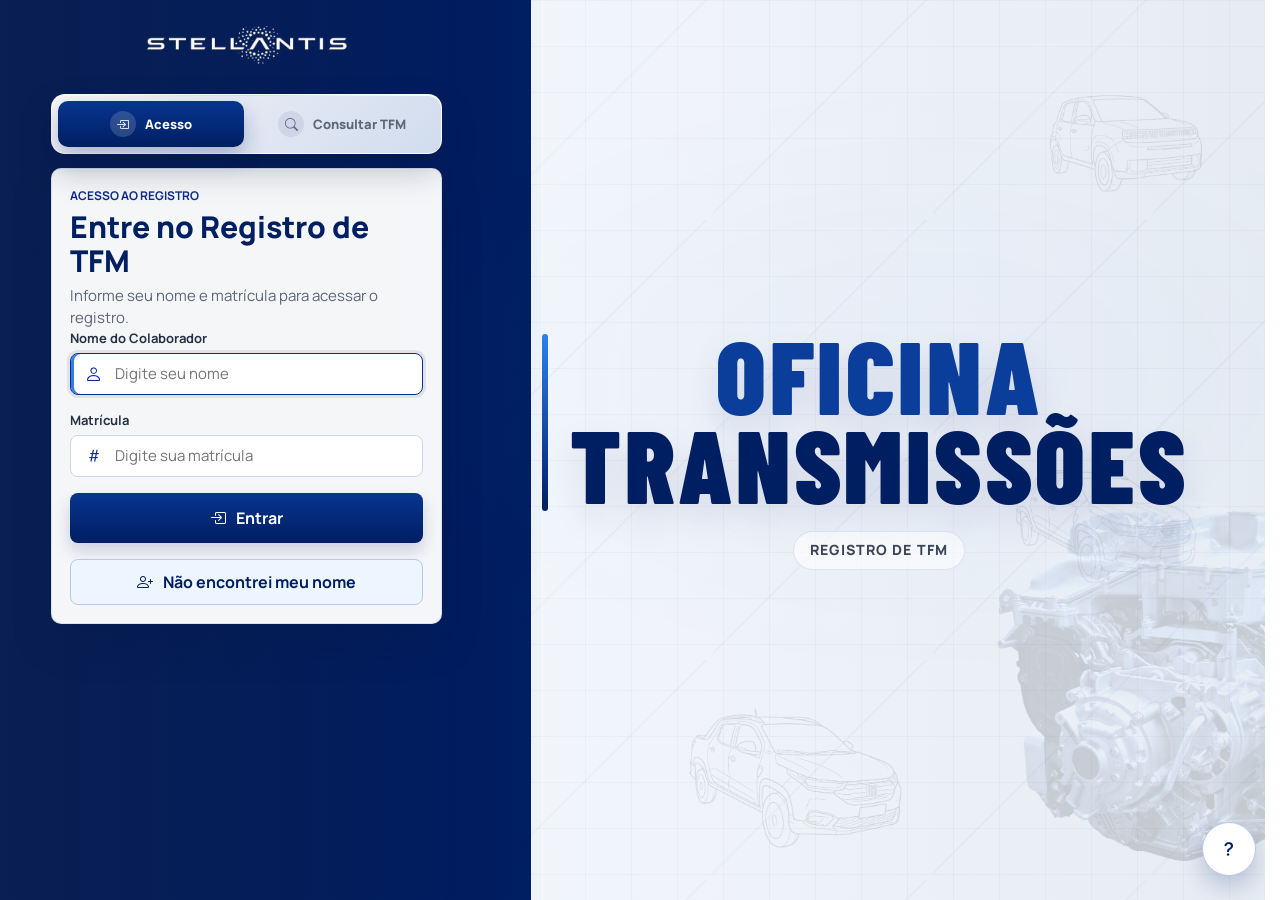
==== commit 73cf5ac6: "Atualizar oficina de transmissoes" ====
--- a/index.html
+++ b/index.html
@@ -1,4 +1,4 @@
-﻿<!DOCTYPE html>
+<!DOCTYPE html>
 <html lang="pt-BR">
 
 <head>
@@ -23,11 +23,11 @@
         <div class="header-inner">
             <img src="logo.png" class="logo" alt="Stellantis">
 
-            <div class="header-titulo-oficina" aria-label="Oficina Motores">
-                <img src="slogan.png" class="header-motor-img" alt="Motor">
+            <div class="header-titulo-oficina" aria-label="Oficina Transmissões">
+                <img src="slogan.png" class="header-motor-img" alt="Transmissão">
                 <div class="header-titulo-texto">
                     <span>Oficina</span>
-                    <strong>Motores</strong>
+                    <strong>Transmissões</strong>
                 </div>
             </div>
             <div class="header-acoes">
@@ -171,7 +171,7 @@
                 <div class="login-hero-titulo">
                     <img class="login-motor-titulo" src="slogan.png" alt="">
                     <span>OFICINA</span>
-                    <strong>MOTORES</strong>
+                    <strong>TRANSMISSÕES</strong>
                 </div>
                 <p>Registro de TFM</p>
             </div>
@@ -451,6 +451,26 @@
         </section>
     </div>
 
+    <div id="modal-em-manutencao" class="modal-tfm" hidden>
+        <div class="modal-tfm-backdrop" data-fechar-manutencao></div>
+        <section class="modal-tfm-painel modal-help-painel" role="dialog" aria-modal="true" aria-labelledby="modal-manutencao-titulo" aria-describedby="modal-manutencao-texto">
+            <div class="modal-tfm-topo">
+                <div>
+                    <span>Em manutenção</span>
+                    <h2 id="modal-manutencao-titulo">Estamos trabalhando</h2>
+                </div>
+
+                <button type="button" class="btn-fechar-modal" aria-label="Fechar mensagem" data-fechar-manutencao>
+                    <i class="bi bi-x-lg"></i>
+                </button>
+            </div>
+
+            <div class="modal-tfm-conteudo">
+                <p id="modal-manutencao-texto">Esta área está sendo preparada e estará disponível em breve.</p>
+            </div>
+        </section>
+    </div>
+
     <div id="modal-documentos" class="modal-tfm" hidden>
         <div class="modal-tfm-backdrop" data-fechar-documentos></div>
         <section class="modal-tfm-painel modal-documentos-painel" role="dialog" aria-modal="true" aria-labelledby="modal-documentos-titulo">
@@ -499,12 +519,12 @@
                     <span>Geral da Oficina</span>
                 </a>
 
-                <a class="app-nav-btn" href="tempo-padrao.html">
+                <a class="app-nav-btn" id="btn-tempo-padrao" href="tempo-padrao.html">
                     <i class="bi bi-stopwatch"></i>
                     <span>Tempo Padrão</span>
                 </a>
 
-                <a class="app-nav-btn" href="https://app.powerbi.com/links/DjYkARdlpJ?ctid=d852d5cd-724c-4128-8812-ffa5db3f8507&amp;pbi_source=linkShare" target="_blank" rel="noopener noreferrer" aria-label="Abrir BI da oficina em nova guia">
+                <a class="app-nav-btn" id="btn-bi-oficina" href="https://app.powerbi.com/links/DjYkARdlpJ?ctid=d852d5cd-724c-4128-8812-ffa5db3f8507&amp;pbi_source=linkShare" target="_blank" rel="noopener noreferrer" aria-label="Abrir BI da oficina em nova guia">
                     <i class="bi bi-graph-up-arrow"></i>
                     <span>BI da oficina</span>
                 </a>
@@ -611,36 +631,14 @@
                                     <div class="atividade-sugestoes" hidden></div>
 
                                     <select id="colaboradores-opcoes" hidden>
-                                   <option>Ailton Dos Reis Santana</option>
-<option>Airton Fonseca do Nascimento</option>
-<option>Albert de Almeida Libério</option>
-<option>Caio Resende Soares</option>
-<option>Cláudio Roberto Miranda</option>
-<option>Cleiton De Souza</option>
-<option>Ecelson Miranda</option>
-<option>Edilson Ribeiro de Andrade</option>
-<option>Fabio Henrique Alves Ventura</option>
-<option>Franklin de Jesus Souza</option>
-<option>Geraldo Marçal Paiva</option>
-<option>Gustavo da Silva Amaral</option>
-<option>João Paulo de Rezende Trindade</option>
-<option>José Edson Martins Coelho</option>
-<option>José Egídio Rocha</option>
-<option>José Roberto Souza Franco</option>
-<option>Leonel Barros Pereira Da Silva</option>
-<option>Paulo Roberto Ferreira</option>
-<option>Rafael da Silva Moreira</option>
-<option>Renato Basílio dos Santos Júnior</option>
-<option>Renato Fagner Foureaux</option>
-<option>Renis Mendes Goulart</option>
-<option>Ricardo da Silva Matos</option>
-<option>Roberto Carlos Vieira Martins</option>
-<option>Rodolfo Ribeiro Martins</option>
-<option>Romeu Malagoli dos Santos</option>
-<option>Sebastião Dirino Correia</option>
-<option>Sueimer Batista Pereira</option>
-<option>Valdemi Amancio Do Nascimento</option>
-<option>Wender Bortoloto da Costa</option>
+                                        <option>Aldecir de Oliveira Chaves</option>
+                                        <option>Alexandre Guimaraes</option>
+                                        <option>Davis Ribeiro</option>
+                                        <option>Gustavo Zorzam Santos</option>
+                                        <option>Mauricio Alves Marinho</option>
+                                        <option>Miguel Ângelo Soares</option>
+                                        <option>Nathan Junio Morato</option>
+                                        <option>Rubens Hemogenes</option>
                                     </select>
                                 </div>
                             </div>
@@ -1168,7 +1166,7 @@
                             <label for="feedback-observacao">Observação complementar</label>
                             <div class="input-icon input-textarea">
                                 <i class="bi bi-card-text"></i>
-                                <textarea id="feedback-observacao" rows="3" placeholder="Detalhe melhor o contexto" required></textarea>
+                                <textarea id="feedback-observacao" rows="3" placeholder="Detalhe melhor o contexto (opcional)"></textarea>
                             </div>
                         </div>
 
--- a/style.css
+++ b/style.css
@@ -528,6 +528,8 @@
 
 .login-hero-conteudo span{
     color:#0b3d9a;
+    text-align:center;
+    width:100%;
 }
 
 .login-hero-conteudo strong{
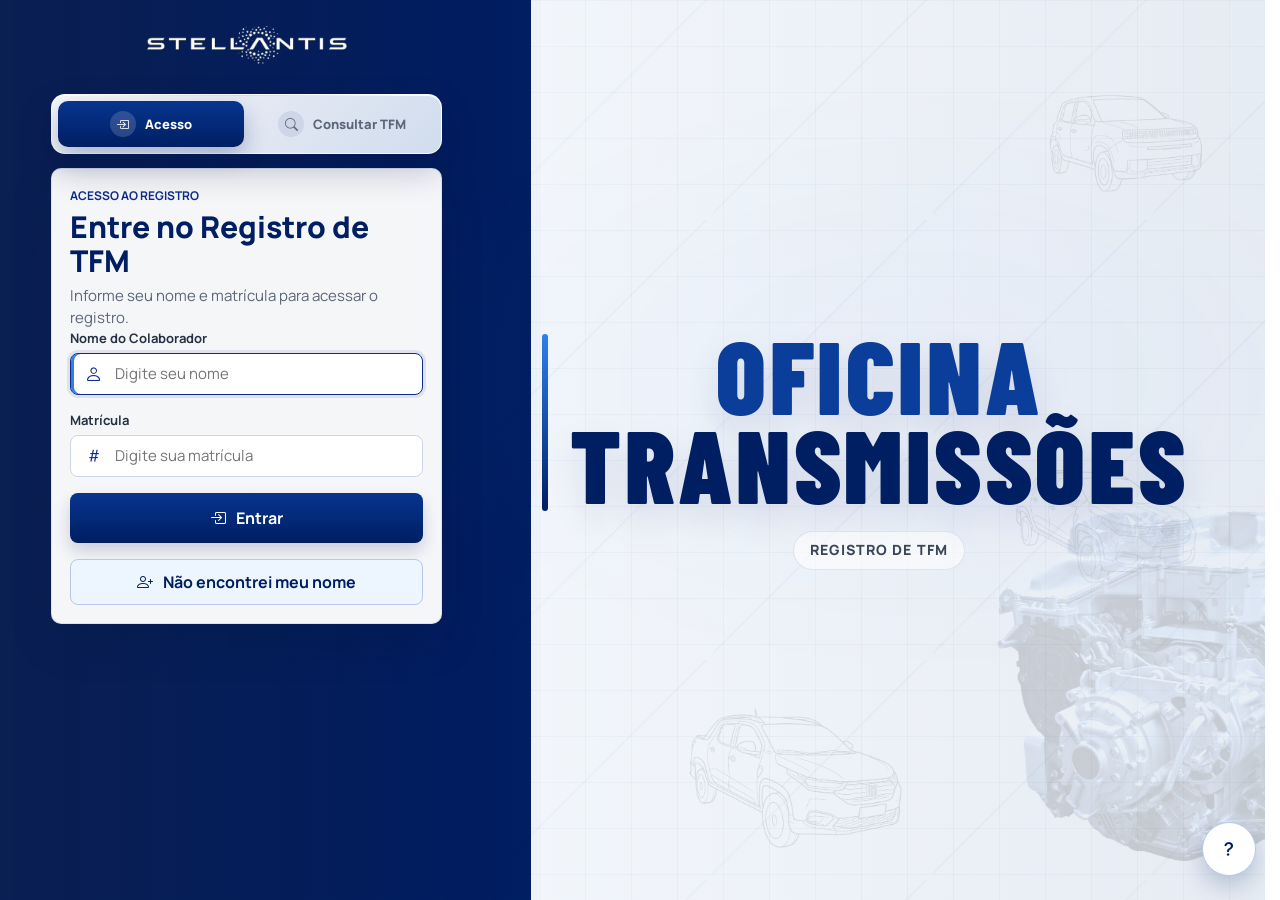
==== commit 368b9c64: "Atualizar oficina de transmissoes" ====
--- a/index.html
+++ b/index.html
@@ -1,4 +1,4 @@
-<!DOCTYPE html>
+﻿<!DOCTYPE html>
 <html lang="pt-BR">
 
 <head>
@@ -13,7 +13,7 @@
     <link rel="apple-touch-icon" sizes="180x180" href="apple-touch-icon.png">
     <link rel="manifest" href="site.webmanifest">
 
-    <link rel="stylesheet" href="style.css?v=20260902-2">
+    <link rel="stylesheet" href="style.css?v=20260903-8">
     <link rel="stylesheet" href="site-help.css">
     <link rel="stylesheet" href="https://cdn.jsdelivr.net/npm/bootstrap-icons@1.11.3/font/bootstrap-icons.min.css">
 </head>
@@ -24,13 +24,63 @@
             <img src="logo.png" class="logo" alt="Stellantis">
 
             <div class="header-titulo-oficina" aria-label="Oficina Transmissões">
-                <img src="slogan.png" class="header-motor-img" alt="Transmissão">
+                <img src="slogan.png" class="header-motor-img" alt="Motor">
                 <div class="header-titulo-texto">
                     <span>Oficina</span>
                     <strong>Transmissões</strong>
                 </div>
             </div>
             <div class="header-acoes">
+                <div id="notificacoes-disponibilidade" class="notificacoes-disponibilidade" hidden>
+                    <button type="button" id="btn-notificacoes-disponibilidade" class="btn-notificacoes-disponibilidade" aria-label="Abrir notificações" aria-expanded="false" aria-controls="painel-notificacoes-disponibilidade" title="Notificações">
+                        <i class="bi bi-bell"></i>
+                        <span id="notificacoes-disponibilidade-contador" class="notificacoes-disponibilidade-contador" hidden>0</span>
+                    </button>
+                    <section id="painel-notificacoes-disponibilidade" class="painel-notificacoes-disponibilidade" aria-label="Notificações de divergências" hidden>
+                        <div class="painel-notificacoes-topo">
+                            <div>
+                                <span>Conferência de horas</span>
+                                <h2>Notificações</h2>
+                                <p id="notificacoes-disponibilidade-resumo">Verificando pendências...</p>
+                            </div>
+                            <button type="button" id="btn-atualizar-notificacoes" aria-label="Atualizar notificações" title="Atualizar notificações">
+                                <i class="bi bi-arrow-clockwise"></i>
+                            </button>
+                        </div>
+                        <div class="notificacoes-disponibilidade-meta">
+                            <span id="notificacoes-ultima-atualizacao">Atualização da disponibilidade não informada</span>
+                            <strong id="notificacoes-dados-atrasados" hidden>Os dados de disponibilidade podem estar desatualizados.</strong>
+                        </div>
+                        <div class="notificacoes-disponibilidade-filtros">
+                            <label>
+                                <span>Tipo</span>
+                                <select id="filtro-notificacoes-tipo">
+                                    <option value="">Todos</option>
+                                    <option value="excesso">Horas excedidas</option>
+                                    <option value="ausencia">Ausências</option>
+                                    <option value="nao-informada">Não informado</option>
+                                </select>
+                            </label>
+                            <label>
+                                <span>Mês</span>
+                                <select id="filtro-notificacoes-mes">
+                                    <option value="">Todos</option>
+                                </select>
+                            </label>
+                        </div>
+                        <div id="notificacoes-disponibilidade-lista" class="notificacoes-disponibilidade-lista" role="status" aria-live="polite"></div>
+                        <div id="notificacoes-disponibilidade-rodape" class="notificacoes-disponibilidade-rodape" hidden>
+                            <p>Em caso de divergência, procure seu Team Leader para conferir a disponibilidade.</p>
+                            <div>
+                                <button type="button" id="btn-exportar-notificacoes" title="Exportar divergências">
+                                    <i class="bi bi-download"></i>
+                                    <span>Exportar</span>
+                                </button>
+                                <button type="button" id="btn-ver-todas-notificacoes">Ver todas</button>
+                            </div>
+                        </div>
+                    </section>
+                </div>
                 <div id="usuario-logado" class="usuario-logado" hidden>
                     <i class="bi bi-person-check"></i>
                     <span id="usuario-logado-nome">-</span>
@@ -42,6 +92,17 @@
             </div>
         </div>
     </header>
+
+    <section id="aviso-revisoes-disponibilidade" class="aviso-revisoes-disponibilidade" role="status" aria-live="polite" hidden>
+        <div class="aviso-revisoes-conteudo">
+            <i class="bi bi-exclamation-triangle"></i>
+            <span>
+                <strong>Há revisões a serem feitas</strong>
+                <small>Verifique os detalhes nas notificações.</small>
+            </span>
+        </div>
+        <button type="button" id="btn-entendi-revisoes">Entendi</button>
+    </section>
 
     <button type="button" class="btn-help btn-help-global" aria-label="Abrir ajuda">
         <i class="bi bi-question-lg"></i>
@@ -451,26 +512,6 @@
         </section>
     </div>
 
-    <div id="modal-em-manutencao" class="modal-tfm" hidden>
-        <div class="modal-tfm-backdrop" data-fechar-manutencao></div>
-        <section class="modal-tfm-painel modal-help-painel" role="dialog" aria-modal="true" aria-labelledby="modal-manutencao-titulo" aria-describedby="modal-manutencao-texto">
-            <div class="modal-tfm-topo">
-                <div>
-                    <span>Em manutenção</span>
-                    <h2 id="modal-manutencao-titulo">Estamos trabalhando</h2>
-                </div>
-
-                <button type="button" class="btn-fechar-modal" aria-label="Fechar mensagem" data-fechar-manutencao>
-                    <i class="bi bi-x-lg"></i>
-                </button>
-            </div>
-
-            <div class="modal-tfm-conteudo">
-                <p id="modal-manutencao-texto">Esta área está sendo preparada e estará disponível em breve.</p>
-            </div>
-        </section>
-    </div>
-
     <div id="modal-documentos" class="modal-tfm" hidden>
         <div class="modal-tfm-backdrop" data-fechar-documentos></div>
         <section class="modal-tfm-painel modal-documentos-painel" role="dialog" aria-modal="true" aria-labelledby="modal-documentos-titulo">
@@ -519,15 +560,15 @@
                     <span>Geral da Oficina</span>
                 </a>
 
-                <a class="app-nav-btn" id="btn-tempo-padrao" href="tempo-padrao.html">
+                <a class="app-nav-btn" href="tempo-padrao.html">
                     <i class="bi bi-stopwatch"></i>
                     <span>Tempo Padrão</span>
                 </a>
 
-                <a class="app-nav-btn" id="btn-bi-oficina" href="https://app.powerbi.com/links/DjYkARdlpJ?ctid=d852d5cd-724c-4128-8812-ffa5db3f8507&amp;pbi_source=linkShare" target="_blank" rel="noopener noreferrer" aria-label="Abrir BI da oficina em nova guia">
+                <button type="button" id="btn-bi-oficina" class="app-nav-btn" aria-label="BI da oficina em desenvolvimento">
                     <i class="bi bi-graph-up-arrow"></i>
                     <span>BI da oficina</span>
-                </a>
+                </button>
 
                 <button type="button" class="app-nav-btn" data-app-tab="sugestao">
                     <i class="bi bi-lightbulb"></i>
@@ -574,6 +615,23 @@
             </div>
 
             <div id="feedback-global" class="feedback-global" role="status" aria-live="polite" hidden></div>
+
+            <section id="aviso-bi-oficina" class="aviso-bi-oficina" role="dialog" aria-modal="true" aria-labelledby="aviso-bi-oficina-titulo" hidden>
+                <div class="aviso-bi-oficina-painel">
+                    <div class="aviso-bi-oficina-icone">
+                        <i class="bi bi-graph-up-arrow"></i>
+                    </div>
+                    <div class="aviso-bi-oficina-texto">
+                        <span>BI da Oficina</span>
+                        <strong id="aviso-bi-oficina-titulo">BI em desenvolvimento</strong>
+                        <p>Estamos preparando os indicadores para esta área.</p>
+                        <small class="aviso-bi-oficina-status">Disponível em breve</small>
+                    </div>
+                    <button type="button" id="btn-fechar-aviso-bi-oficina" aria-label="Fechar aviso do BI" title="Fechar aviso">
+                        <i class="bi bi-x-lg"></i>
+                    </button>
+                </div>
+            </section>
 
             <div class="form-layout">
                 <div class="form-coluna form-coluna-esquerda">
@@ -631,14 +689,36 @@
                                     <div class="atividade-sugestoes" hidden></div>
 
                                     <select id="colaboradores-opcoes" hidden>
-                                        <option>Aldecir de Oliveira Chaves</option>
-                                        <option>Alexandre Guimaraes</option>
-                                        <option>Davis Ribeiro</option>
-                                        <option>Gustavo Zorzam Santos</option>
-                                        <option>Mauricio Alves Marinho</option>
-                                        <option>Miguel Ângelo Soares</option>
-                                        <option>Nathan Junio Morato</option>
-                                        <option>Rubens Hemogenes</option>
+                                   <option>Ailton Dos Reis Santana</option>
+<option>Airton Fonseca do Nascimento</option>
+<option>Albert de Almeida Libério</option>
+<option>Caio Resende Soares</option>
+<option>Cláudio Roberto Miranda</option>
+<option>Cleiton De Souza</option>
+<option>Ecelson Miranda</option>
+<option>Edilson Ribeiro de Andrade</option>
+<option>Fabio Henrique Alves Ventura</option>
+<option>Franklin de Jesus Souza</option>
+<option>Geraldo Marçal Paiva</option>
+<option>Gustavo da Silva Amaral</option>
+<option>João Paulo de Rezende Trindade</option>
+<option>José Edson Martins Coelho</option>
+<option>José Egídio Rocha</option>
+<option>José Roberto Souza Franco</option>
+<option>Leonel Barros Pereira Da Silva</option>
+<option>Paulo Roberto Ferreira</option>
+<option>Rafael da Silva Moreira</option>
+<option>Renato Basílio dos Santos Júnior</option>
+<option>Renato Fagner Foureaux</option>
+<option>Renis Mendes Goulart</option>
+<option>Ricardo da Silva Matos</option>
+<option>Roberto Carlos Vieira Martins</option>
+<option>Rodolfo Ribeiro Martins</option>
+<option>Romeu Malagoli dos Santos</option>
+<option>Sebastião Dirino Correia</option>
+<option>Sueimer Batista Pereira</option>
+<option>Valdemi Amancio Do Nascimento</option>
+<option>Wender Bortoloto da Costa</option>
                                     </select>
                                 </div>
                             </div>
@@ -1121,9 +1201,9 @@
 
                         <div class="campo">
                             <label for="sugestao-observacao">Observação</label>
-                            <div class="input-icon">
+                            <div class="input-icon input-textarea">
                                 <i class="bi bi-chat-left-text"></i>
-                                <input id="sugestao-observacao" type="text" placeholder="Detalhe quando essa atividade deve ser usada" required>
+                                <textarea id="sugestao-observacao" rows="3" placeholder="Detalhe quando essa atividade deve ser usada" required></textarea>
                             </div>
                         </div>
 
@@ -1166,7 +1246,7 @@
                             <label for="feedback-observacao">Observação complementar</label>
                             <div class="input-icon input-textarea">
                                 <i class="bi bi-card-text"></i>
-                                <textarea id="feedback-observacao" rows="3" placeholder="Detalhe melhor o contexto (opcional)"></textarea>
+                                <textarea id="feedback-observacao" rows="3" placeholder="Detalhe melhor o contexto" required></textarea>
                             </div>
                         </div>
 
@@ -1220,8 +1300,29 @@
         </section>
     </div>
 
-    <script src="atividades.js?v=20260828-1"></script>
-    <script src="script.js?v=20260902-3"></script>
+    <div id="modal-alertas-disponibilidade" class="modal-tfm modal-limite-horas" hidden>
+        <div class="modal-tfm-backdrop" data-fechar-alertas-disponibilidade></div>
+        <section class="modal-tfm-painel modal-limite-horas-painel" role="alertdialog" aria-modal="true" aria-labelledby="modal-alertas-disponibilidade-titulo" aria-describedby="modal-alertas-disponibilidade-texto">
+            <button type="button" class="modal-limite-horas-fechar" aria-label="Fechar aviso" data-fechar-alertas-disponibilidade>
+                <i class="bi bi-x-lg"></i>
+            </button>
+            <div class="modal-limite-horas-conteudo">
+                <div class="modal-limite-horas-icone"><i class="bi bi-exclamation-triangle"></i></div>
+                <span>Revisão necessária</span>
+                <h2 id="modal-alertas-disponibilidade-titulo">Horas lançadas acima da disponibilidade</h2>
+                <p id="modal-alertas-disponibilidade-texto"></p>
+            </div>
+            <div class="modal-limite-horas-acoes">
+                <button type="button" id="btn-fechar-alertas-disponibilidade" class="modal-limite-horas-continuar" data-fechar-alertas-disponibilidade>
+                    <i class="bi bi-check2"></i>
+                    <span>Entendi</span>
+                </button>
+            </div>
+        </section>
+    </div>
+
+    <script src="atividades.js?v=20260903-2"></script>
+    <script src="script.js?v=20260903-10"></script>
     <script src="site-help.js"></script>
 </body>
 
--- a/style.css
+++ b/style.css
@@ -121,6 +121,7 @@
     display:flex;
     min-height:58px;
     width:100%;
+    z-index:200;
 }
 
 .header-inner{
@@ -199,6 +200,415 @@
     align-items:center;
     display:flex;
     gap:12px;
+}
+
+.notificacoes-disponibilidade{
+    position:relative;
+}
+
+.notificacoes-disponibilidade[hidden]{
+    display:none;
+}
+
+.btn-notificacoes-disponibilidade{
+    align-items:center;
+    background:rgba(255,255,255,0.12);
+    border:1px solid rgba(255,255,255,0.24);
+    border-radius:50%;
+    color:#fff;
+    cursor:pointer;
+    display:flex;
+    font-size:17px;
+    height:38px;
+    justify-content:center;
+    position:relative;
+    width:38px;
+}
+
+.btn-notificacoes-disponibilidade:hover,
+.btn-notificacoes-disponibilidade:focus-visible,
+.btn-notificacoes-disponibilidade[aria-expanded="true"]{
+    background:#fff;
+    color:var(--stellantis-blue);
+    outline:3px solid rgba(47,128,237,0.25);
+}
+
+.notificacoes-disponibilidade-contador{
+    align-items:center;
+    background:#d92d20;
+    border:2px solid var(--stellantis-blue);
+    border-radius:999px;
+    color:#fff;
+    display:flex;
+    font-size:9px;
+    font-weight:900;
+    height:19px;
+    justify-content:center;
+    min-width:19px;
+    padding:0 4px;
+    position:absolute;
+    right:-6px;
+    top:-6px;
+}
+
+.notificacoes-disponibilidade-contador[hidden]{
+    display:none;
+}
+
+.painel-notificacoes-disponibilidade{
+    background:#fff;
+    border:1px solid #d7e0ee;
+    border-radius:8px;
+    box-shadow:0 18px 42px rgba(15,23,42,0.24);
+    color:var(--stellantis-ink);
+    display:flex;
+    flex-direction:column;
+    max-height:min(480px, calc(100vh - 100px));
+    overflow:hidden;
+    position:absolute;
+    right:0;
+    top:calc(100% + 12px);
+    width:min(420px, calc(100vw - 28px));
+    z-index:450;
+}
+
+.painel-notificacoes-disponibilidade[hidden]{
+    display:none;
+}
+
+.painel-notificacoes-topo{
+    align-items:center;
+    background:#fff;
+    border-bottom:1px solid #dfe6f0;
+    display:flex;
+    flex:0 0 auto;
+    justify-content:space-between;
+    padding:15px 18px;
+}
+
+.painel-notificacoes-topo span{
+    color:#3478b9;
+    display:block;
+    font-size:10px;
+    font-weight:900;
+    text-transform:uppercase;
+}
+
+.painel-notificacoes-topo h2{
+    color:var(--stellantis-blue);
+    font-size:19px;
+    line-height:1.2;
+    margin-top:3px;
+}
+
+.painel-notificacoes-topo p{
+    color:#64748b;
+    font-size:11px;
+    font-weight:700;
+    margin-top:4px;
+}
+
+.painel-notificacoes-topo button{
+    align-items:center;
+    background:#eef3fa;
+    border:0;
+    border-radius:6px;
+    color:var(--stellantis-blue);
+    cursor:pointer;
+    display:flex;
+    height:34px;
+    justify-content:center;
+    width:34px;
+}
+
+.notificacoes-disponibilidade-meta{
+    background:#f8fafc;
+    border-bottom:1px solid #e2e8f0;
+    display:grid;
+    flex:0 0 auto;
+    gap:3px;
+    padding:9px 18px;
+}
+
+.notificacoes-disponibilidade-meta span{
+    color:#64748b;
+    font-size:10px;
+}
+
+.notificacoes-disponibilidade-meta strong{
+    color:#a34b08;
+    font-size:10px;
+    font-weight:800;
+}
+
+.notificacoes-disponibilidade-meta strong[hidden]{
+    display:none;
+}
+
+.notificacoes-disponibilidade-filtros{
+    background:#fff;
+    border-bottom:1px solid #e2e8f0;
+    display:grid;
+    flex:0 0 auto;
+    gap:8px;
+    grid-template-columns:1fr 1fr;
+    padding:10px 18px;
+}
+
+.notificacoes-disponibilidade-filtros label{
+    display:grid;
+    gap:4px;
+}
+
+.notificacoes-disponibilidade-filtros label > span{
+    color:#526176;
+    font-size:9px;
+    font-weight:800;
+    text-transform:uppercase;
+}
+
+.notificacoes-disponibilidade-filtros select{
+    background:#f8fafc;
+    border:1px solid #cbd5e1;
+    border-radius:5px;
+    color:#26364d;
+    font-size:11px;
+    height:32px;
+    min-width:0;
+    padding:0 8px;
+    width:100%;
+}
+
+.notificacoes-disponibilidade-lista{
+    background:#f5f7fb;
+    display:flex;
+    flex:1 1 auto;
+    flex-direction:column;
+    gap:8px;
+    min-height:0;
+    overflow-y:auto;
+    overscroll-behavior:contain;
+    padding:10px;
+    scrollbar-color:#9aa7b8 transparent;
+    scrollbar-width:thin;
+}
+
+.notificacoes-disponibilidade-lista::-webkit-scrollbar{
+    width:7px;
+}
+
+.notificacoes-disponibilidade-lista::-webkit-scrollbar-track{
+    background:transparent;
+}
+
+.notificacoes-disponibilidade-lista::-webkit-scrollbar-thumb{
+    background:#9aa7b8;
+    border-radius:7px;
+}
+
+.notificacoes-disponibilidade-grupo{
+    color:#59677b;
+    font-size:10px;
+    font-weight:900;
+    padding:4px 3px 0;
+    text-transform:uppercase;
+}
+
+.notificacao-disponibilidade-item{
+    background:#fff;
+    border:1px solid #e0e6ef;
+    border-left:3px solid #d97706;
+    border-radius:6px;
+    display:grid;
+    flex:0 0 auto;
+    gap:6px;
+    padding:12px 14px;
+    position:relative;
+}
+
+.notificacao-tipo-ausencia{
+    border-left-color:#b42318;
+}
+
+.notificacao-tipo-nao-informada{
+    border-left-color:#64748b;
+}
+
+.notificacao-disponibilidade-nova{
+    background:#fffdf7;
+}
+
+.notificacao-disponibilidade-marcador{
+    background:#e8f1fb;
+    border-radius:4px;
+    color:#1769aa;
+    font-size:8px;
+    font-weight:900;
+    padding:3px 6px;
+    position:absolute;
+    right:10px;
+    text-transform:uppercase;
+    top:10px;
+}
+
+.notificacao-disponibilidade-nova strong{
+    padding-right:42px;
+}
+
+.notificacao-disponibilidade-item strong{
+    color:#9a4807;
+    font-size:13px;
+    line-height:1.3;
+}
+
+.notificacao-disponibilidade-item p,
+.notificacoes-disponibilidade-vazio{
+    color:#536278;
+    font-size:12px;
+    line-height:1.45;
+}
+
+.notificacoes-disponibilidade-vazio{
+    background:#fff;
+    border:1px dashed #cbd5e1;
+    border-radius:6px;
+    margin:auto 0;
+    padding:24px 16px;
+    text-align:center;
+}
+
+.notificacoes-disponibilidade-rodape{
+    align-items:center;
+    background:#fff;
+    border-top:1px solid #dfe6f0;
+    display:flex;
+    flex:0 0 auto;
+    gap:12px;
+    justify-content:space-between;
+    padding:10px 14px;
+}
+
+.notificacoes-disponibilidade-rodape[hidden]{
+    display:none;
+}
+
+.notificacoes-disponibilidade-rodape > p{
+    color:#64748b;
+    font-size:9px;
+    line-height:1.35;
+    max-width:190px;
+}
+
+.notificacoes-disponibilidade-rodape > div{
+    align-items:center;
+    display:flex;
+    gap:6px;
+}
+
+.notificacoes-disponibilidade-rodape button{
+    align-items:center;
+    background:#eef3fa;
+    border:1px solid #cfdaea;
+    border-radius:5px;
+    color:var(--stellantis-blue);
+    cursor:pointer;
+    display:flex;
+    font-size:10px;
+    font-weight:800;
+    gap:5px;
+    min-height:30px;
+    padding:6px 9px;
+    white-space:nowrap;
+}
+
+.notificacoes-disponibilidade-rodape button:hover,
+.notificacoes-disponibilidade-rodape button:focus-visible{
+    background:#dfeaf8;
+    outline:2px solid rgba(47,128,237,0.2);
+}
+
+.aviso-revisoes-disponibilidade{
+    animation:aviso-revisoes-entrada 220ms ease-out;
+    background:#fff;
+    border:1px solid #f2c57c;
+    border-left:4px solid #d97706;
+    border-radius:8px;
+    box-shadow:0 16px 36px rgba(15,23,42,0.2);
+    color:var(--stellantis-ink);
+    display:grid;
+    gap:14px;
+    max-width:360px;
+    padding:16px;
+    position:fixed;
+    right:20px;
+    top:82px;
+    width:calc(100vw - 40px);
+    z-index:300;
+}
+
+.aviso-revisoes-disponibilidade[hidden]{
+    display:none;
+}
+
+.aviso-revisoes-conteudo{
+    align-items:center;
+    display:flex;
+    gap:11px;
+}
+
+.aviso-revisoes-conteudo > i{
+    color:#b45309;
+    font-size:20px;
+}
+
+.aviso-revisoes-conteudo span{
+    display:grid;
+    flex:1;
+    gap:2px;
+}
+
+.aviso-revisoes-disponibilidade strong{
+    color:#7c3b08;
+    font-size:13px;
+}
+
+.aviso-revisoes-disponibilidade small{
+    color:#5b6677;
+    font-size:11px;
+}
+
+.aviso-revisoes-disponibilidade button{
+    align-items:center;
+    align-self:end;
+    background:var(--stellantis-blue);
+    border:0;
+    border-radius:5px;
+    color:#fff;
+    cursor:pointer;
+    display:flex;
+    font-size:12px;
+    font-weight:800;
+    justify-content:center;
+    justify-self:end;
+    min-height:34px;
+    padding:8px 18px;
+}
+
+.aviso-revisoes-disponibilidade button:hover,
+.aviso-revisoes-disponibilidade button:focus-visible{
+    background:var(--stellantis-blue-soft);
+    outline:3px solid rgba(47,128,237,0.2);
+}
+
+@keyframes aviso-revisoes-entrada{
+    from{
+        opacity:0;
+        transform:translateY(-8px);
+    }
+    to{
+        opacity:1;
+        transform:translateY(0);
+    }
 }
 
 .usuario-logado{
@@ -471,12 +881,13 @@
 }
 
 .login-hero-conteudo{
-    align-items:flex-start;
+    align-items:center;
     color:var(--stellantis-blue);
     display:grid;
     gap:24px;
     max-width:820px;
     position:relative;
+    text-align:center;
     z-index:1;
 }
 
@@ -528,8 +939,6 @@
 
 .login-hero-conteudo span{
     color:#0b3d9a;
-    text-align:center;
-    width:100%;
 }
 
 .login-hero-conteudo strong{
@@ -1224,6 +1633,136 @@
     background:#fef2f2;
     border:1px solid #fca5a5;
     color:var(--stellantis-danger);
+}
+
+.aviso-bi-oficina{
+    align-items:center;
+    backdrop-filter:blur(4px);
+    background:rgba(0,18,62,0.42);
+    display:flex;
+    inset:0;
+    justify-content:center;
+    padding:20px;
+    position:fixed;
+    z-index:310;
+}
+
+.aviso-bi-oficina[hidden]{
+    display:none;
+}
+
+.aviso-bi-oficina-painel{
+    align-items:start;
+    animation:aviso-bi-oficina-entrada 220ms ease-out;
+    background:#fff;
+    border:1px solid #d6e0ee;
+    border-radius:10px;
+    box-shadow:0 28px 70px rgba(0,18,62,0.32);
+    display:grid;
+    gap:16px;
+    grid-template-columns:52px minmax(0, 1fr) 32px;
+    max-width:440px;
+    overflow:hidden;
+    padding:24px;
+    position:relative;
+    width:100%;
+}
+
+.aviso-bi-oficina-painel::before{
+    background:var(--stellantis-blue);
+    content:"";
+    inset:0 auto 0 0;
+    position:absolute;
+    width:5px;
+}
+
+.aviso-bi-oficina-icone{
+    align-items:center;
+    background:var(--stellantis-blue);
+    border-radius:50%;
+    box-shadow:0 8px 16px rgba(0,30,98,0.20);
+    color:#fff;
+    display:flex;
+    font-size:21px;
+    height:52px;
+    justify-content:center;
+    width:52px;
+}
+
+.aviso-bi-oficina-texto{
+    display:grid;
+    gap:5px;
+    padding-top:2px;
+}
+
+.aviso-bi-oficina-texto span{
+    color:#63758e;
+    font-size:10px;
+    font-weight:900;
+    letter-spacing:0.08em;
+    text-transform:uppercase;
+}
+
+.aviso-bi-oficina-texto strong{
+    color:var(--stellantis-blue);
+    font-size:18px;
+    line-height:1.15;
+}
+
+.aviso-bi-oficina-texto p{
+    color:#536278;
+    font-size:13px;
+    line-height:1.4;
+    margin:0;
+}
+
+.aviso-bi-oficina-status{
+    align-items:center;
+    background:#edf6ff;
+    border:1px solid #c7e3fb;
+    border-radius:4px;
+    color:#075cab;
+    display:flex;
+    font-size:10px;
+    font-weight:900;
+    justify-self:start;
+    letter-spacing:0.05em;
+    margin-top:4px;
+    padding:4px 7px;
+    text-transform:uppercase;
+}
+
+.aviso-bi-oficina button{
+    align-items:center;
+    background:#f3f6fa;
+    border:0;
+    border-radius:5px;
+    color:#63738a;
+    cursor:pointer;
+    display:flex;
+    font-size:13px;
+    height:32px;
+    justify-content:center;
+    padding:0;
+    width:32px;
+}
+
+.aviso-bi-oficina button:hover,
+.aviso-bi-oficina button:focus-visible{
+    background:#e5edf7;
+    color:var(--stellantis-blue);
+    outline:3px solid rgba(47,128,237,0.2);
+}
+
+@keyframes aviso-bi-oficina-entrada{
+    from{
+        opacity:0;
+        transform:translateY(12px);
+    }
+    to{
+        opacity:1;
+        transform:translateY(0);
+    }
 }
 
 .card-desempenho{
@@ -4994,13 +5533,53 @@
 
     .header-acoes{
         align-items:stretch;
+        flex-direction:row;
+        justify-content:center;
+        width:100%;
+    }
+
+    .notificacoes-disponibilidade{
+        flex:0 0 auto;
+    }
+
+    .painel-notificacoes-disponibilidade{
+        left:14px;
+        max-height:calc(100vh - 92px);
+        position:fixed;
+        right:14px;
+        top:72px;
+        width:auto;
+    }
+
+    .notificacoes-disponibilidade-rodape{
+        align-items:stretch;
         flex-direction:column;
-        width:100%;
+        gap:8px;
+    }
+
+    .notificacoes-disponibilidade-rodape > p{
+        max-width:none;
+    }
+
+    .notificacoes-disponibilidade-rodape > div,
+    .notificacoes-disponibilidade-rodape button{
+        flex:1;
+        justify-content:center;
+    }
+
+    .aviso-revisoes-disponibilidade{
+        left:14px;
+        max-width:none;
+        right:14px;
+        top:14px;
+        width:auto;
     }
 
     .usuario-logado{
         border-radius:12px;
+        flex:1;
         justify-content:center;
+        min-width:0;
         width:100%;
     }
 
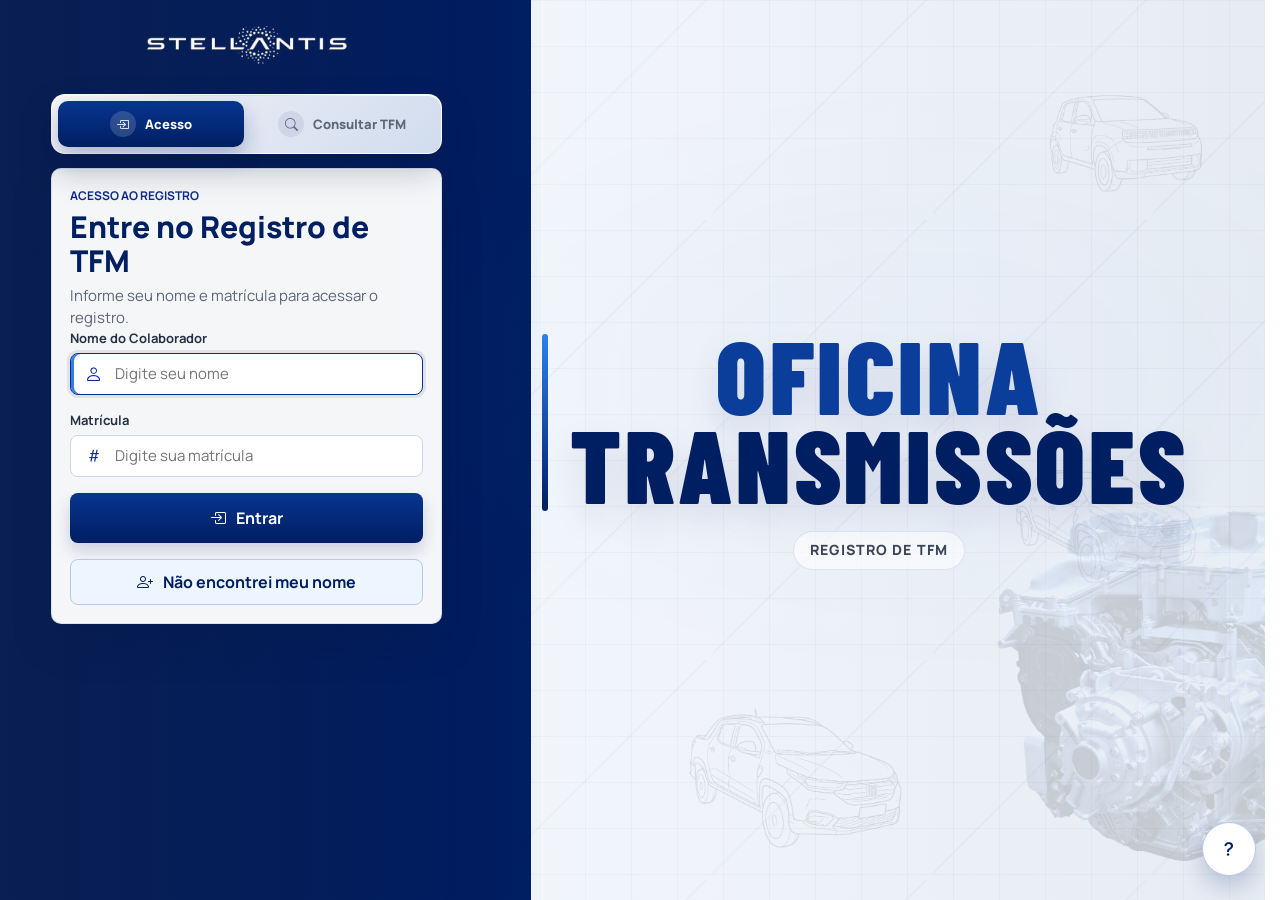
==== commit 6f594b29: "Adicionar visualizacao de horas diarias por TFM" ====
--- a/index.html
+++ b/index.html
@@ -1,1330 +1,1325 @@
-﻿<!DOCTYPE html>
-<html lang="pt-BR">
-
-<head>
-    <meta charset="UTF-8">
-    <meta name="viewport" content="width=device-width, initial-scale=1.0">
-
-    <title>Registro de Atividades TFM | Stellantis</title>
-    <meta name="description" content="Registro de atividades realizadas após a finalização do TFM.">
-    <meta name="theme-color" content="#001E62">
-    <link rel="icon" type="image/png" sizes="32x32" href="favicon-32.png">
-    <link rel="icon" type="image/png" sizes="48x48" href="favicon-48.png">
-    <link rel="apple-touch-icon" sizes="180x180" href="apple-touch-icon.png">
-    <link rel="manifest" href="site.webmanifest">
-
-    <link rel="stylesheet" href="style.css?v=20260903-8">
-    <link rel="stylesheet" href="site-help.css">
-    <link rel="stylesheet" href="https://cdn.jsdelivr.net/npm/bootstrap-icons@1.11.3/font/bootstrap-icons.min.css">
-</head>
-
-<body class="login-bloqueado">
-    <header class="header">
-        <div class="header-inner">
-            <img src="logo.png" class="logo" alt="Stellantis">
-
-            <div class="header-titulo-oficina" aria-label="Oficina Transmissões">
-                <img src="slogan.png" class="header-motor-img" alt="Motor">
-                <div class="header-titulo-texto">
-                    <span>Oficina</span>
-                    <strong>Transmissões</strong>
-                </div>
-            </div>
-            <div class="header-acoes">
-                <div id="notificacoes-disponibilidade" class="notificacoes-disponibilidade" hidden>
-                    <button type="button" id="btn-notificacoes-disponibilidade" class="btn-notificacoes-disponibilidade" aria-label="Abrir notificações" aria-expanded="false" aria-controls="painel-notificacoes-disponibilidade" title="Notificações">
-                        <i class="bi bi-bell"></i>
-                        <span id="notificacoes-disponibilidade-contador" class="notificacoes-disponibilidade-contador" hidden>0</span>
-                    </button>
-                    <section id="painel-notificacoes-disponibilidade" class="painel-notificacoes-disponibilidade" aria-label="Notificações de divergências" hidden>
-                        <div class="painel-notificacoes-topo">
-                            <div>
-                                <span>Conferência de horas</span>
-                                <h2>Notificações</h2>
-                                <p id="notificacoes-disponibilidade-resumo">Verificando pendências...</p>
-                            </div>
-                            <button type="button" id="btn-atualizar-notificacoes" aria-label="Atualizar notificações" title="Atualizar notificações">
-                                <i class="bi bi-arrow-clockwise"></i>
-                            </button>
-                        </div>
-                        <div class="notificacoes-disponibilidade-meta">
-                            <span id="notificacoes-ultima-atualizacao">Atualização da disponibilidade não informada</span>
-                            <strong id="notificacoes-dados-atrasados" hidden>Os dados de disponibilidade podem estar desatualizados.</strong>
-                        </div>
-                        <div class="notificacoes-disponibilidade-filtros">
-                            <label>
-                                <span>Tipo</span>
-                                <select id="filtro-notificacoes-tipo">
-                                    <option value="">Todos</option>
-                                    <option value="excesso">Horas excedidas</option>
-                                    <option value="ausencia">Ausências</option>
-                                    <option value="nao-informada">Não informado</option>
-                                </select>
-                            </label>
-                            <label>
-                                <span>Mês</span>
-                                <select id="filtro-notificacoes-mes">
-                                    <option value="">Todos</option>
-                                </select>
-                            </label>
-                        </div>
-                        <div id="notificacoes-disponibilidade-lista" class="notificacoes-disponibilidade-lista" role="status" aria-live="polite"></div>
-                        <div id="notificacoes-disponibilidade-rodape" class="notificacoes-disponibilidade-rodape" hidden>
-                            <p>Em caso de divergência, procure seu Team Leader para conferir a disponibilidade.</p>
-                            <div>
-                                <button type="button" id="btn-exportar-notificacoes" title="Exportar divergências">
-                                    <i class="bi bi-download"></i>
-                                    <span>Exportar</span>
-                                </button>
-                                <button type="button" id="btn-ver-todas-notificacoes">Ver todas</button>
-                            </div>
-                        </div>
-                    </section>
-                </div>
-                <div id="usuario-logado" class="usuario-logado" hidden>
-                    <i class="bi bi-person-check"></i>
-                    <span id="usuario-logado-nome">-</span>
-                    <button type="button" class="btn-sair-login" aria-label="Sair do sistema">
-                        <i class="bi bi-box-arrow-right"></i>
-                    </button>
-                </div>
-
-            </div>
-        </div>
-    </header>
-
-    <section id="aviso-revisoes-disponibilidade" class="aviso-revisoes-disponibilidade" role="status" aria-live="polite" hidden>
-        <div class="aviso-revisoes-conteudo">
-            <i class="bi bi-exclamation-triangle"></i>
-            <span>
-                <strong>Há revisões a serem feitas</strong>
-                <small>Verifique os detalhes nas notificações.</small>
-            </span>
-        </div>
-        <button type="button" id="btn-entendi-revisoes">Entendi</button>
-    </section>
-
-    <button type="button" class="btn-help btn-help-global" aria-label="Abrir ajuda">
-        <i class="bi bi-question-lg"></i>
-    </button>
-
-    <section id="tela-login" class="tela-login" aria-labelledby="login-titulo">
-        <div class="login-card">
-            <div class="login-marca">
-                <img src="logo.png" alt="Stellantis">
-            </div>
-
-            <div class="login-abas">
-                <button type="button" class="login-aba login-aba-ativo" id="aba-acesso" aria-selected="true">
-                    <i class="bi bi-box-arrow-in-right"></i>
-                    <span>Acesso</span>
-                </button>
-                <button type="button" class="login-aba" id="aba-consultar" aria-selected="false">
-                    <i class="bi bi-search"></i>
-                    <span>Consultar TFM</span>
-                </button>
-            </div>
-
-            <div id="painel-acesso">
-                <div class="login-topo">
-                    <span>Acesso ao registro</span>
-                    <h1 id="login-titulo">Entre no Registro de TFM</h1>
-                    <p>Informe seu nome e matrícula para acessar o registro.</p>
-                </div>
-
-                <div id="login-feedback" class="login-feedback" role="status" aria-live="polite" hidden></div>
-
-                <div class="login-form">
-                    <div class="campo">
-                        <label for="login-nome">Nome do Colaborador</label>
-                        <div class="autocomplete-wrapper">
-                            <div class="input-icon">
-                                <i class="bi bi-person"></i>
-                                <input id="login-nome" type="text" class="login-colaborador-input" placeholder="Digite seu nome" autocomplete="off">
-                            </div>
-                            <div class="atividade-sugestoes" hidden></div>
-                        </div>
-                    </div>
-
-                    <div class="campo">
-                        <label for="login-matricula">Matrícula</label>
-                        <div class="input-icon">
-                            <i class="bi bi-hash"></i>
-                            <input id="login-matricula" type="text" placeholder="Digite sua matrícula" inputmode="numeric" autocomplete="off">
-                        </div>
-                    </div>
-
-                    <button type="button" class="btn-entrar-login">
-                        <i class="bi bi-box-arrow-in-right"></i>
-                        <span>Entrar</span>
-                    </button>
-
-                    <button type="button" class="btn-login-alternativo">
-                        <i class="bi bi-person-plus"></i>
-                        <span>Não encontrei meu nome</span>
-                    </button>
-
-                    <div id="login-alternativo" class="login-alternativo" hidden>
-                        <div class="login-alternativo-topo">
-                            <strong>Entrar com cadastro pendente</strong>
-                            <p>Use esta opção se seu nome ainda não aparece na lista. Depois peça para a liderança incluir seu cadastro oficial.</p>
-                        </div>
-
-                        <div class="campo">
-                            <label for="novo-login-nome">Nome completo</label>
-                            <div class="input-icon">
-                                <i class="bi bi-person-badge"></i>
-                                <input id="novo-login-nome" type="text" placeholder="Digite seu nome completo" autocomplete="off">
-                            </div>
-                        </div>
-
-                        <div class="campo">
-                            <label for="novo-login-matricula">Matrícula</label>
-                            <div class="input-icon">
-                                <i class="bi bi-hash"></i>
-                                <input id="novo-login-matricula" type="text" placeholder="Digite sua matrícula" inputmode="numeric" autocomplete="off">
-                            </div>
-                        </div>
-
-                        <button type="button" class="btn-entrar-pendente">
-                            <i class="bi bi-person-check"></i>
-                            <span>Entrar e solicitar inclusão</span>
-                        </button>
-                    </div>
-                </div>
-            </div>
-
-            <div id="painel-consultar-login" hidden>
-                <div class="login-topo">
-                    <span>Consultar TFM</span>
-                    <h1>Pesquisar TFM</h1>
-                    <p>Cole um ou vários TFMs para verificar quais estão nos registros.</p>
-                </div>
-
-                <div id="login-consulta-feedback" class="login-feedback" role="status" aria-live="polite" hidden></div>
-
-                <div class="login-form">
-                    <div class="campo">
-                        <label for="login-busca-tfm">Número(s) do TFM</label>
-                        <div class="input-icon input-textarea">
-                            <i class="bi bi-hash"></i>
-                            <textarea id="login-busca-tfm" rows="4" placeholder="Cole os TFMs aqui, um por linha ou separados por espaço" inputmode="numeric" autocomplete="off"></textarea>
-                        </div>
-                    </div>
-                    <button type="button" class="btn-buscar-login btn-entrar-login">
-                        <i class="bi bi-search"></i>
-                        <span>Buscar TFM</span>
-                    </button>
-                </div>
-
-                <div id="login-resultado-busca" class="resultado-busca login-resultado-busca" hidden></div>
-            </div>
-        </div>
-
-        <div class="login-hero" aria-hidden="true">
-            <div class="login-carros-fundo">
-                <img class="login-carro login-carro-1" src="fiat-fundo-1-bg-line.png" alt="">
-                <img class="login-carro login-carro-2" src="fiat-fundo-2-bg-line.png" alt="">
-                <img class="login-carro login-carro-3" src="fiat-fundo-3-cut.png" alt="">
-            </div>
-
-            <div class="login-hero-conteudo">
-                <div class="login-hero-titulo">
-                    <img class="login-motor-titulo" src="slogan.png" alt="">
-                    <span>OFICINA</span>
-                    <strong>TRANSMISSÕES</strong>
-                </div>
-                <p>Registro de TFM</p>
-            </div>
-        </div>
-    </section>
-
-    <div id="modal-atividade" class="modal-tfm" hidden>
-        <div class="modal-tfm-backdrop" data-fechar-atividade></div>
-        <section class="modal-tfm-painel modal-atividade-painel" role="dialog" aria-modal="true" aria-labelledby="modal-atividade-titulo">
-            <div class="modal-tfm-topo">
-                <div>
-                    <span>Nova atividade</span>
-                    <h2 id="modal-atividade-titulo">Adicionar outra atividade</h2>
-                </div>
-
-                <button type="button" class="btn-fechar-modal" aria-label="Fechar atividade" data-fechar-atividade>
-                    <i class="bi bi-x-lg"></i>
-                </button>
-            </div>
-
-            <div class="modal-tfm-conteudo">
-                <div class="modal-atividade-conteudo">
-                    <div class="campo campo-inteiro">
-                        <label for="modal-atividade-input">Atividade Realizada</label>
-                        <div class="autocomplete-wrapper">
-                            <div class="input-icon">
-                                <i class="bi bi-list-ul"></i>
-                                <input id="modal-atividade-input" type="text" class="atividade-input-modal" placeholder="Digite ou selecione a atividade" autocomplete="off">
-                            </div>
-                            <div class="atividade-sugestoes" hidden></div>
-                        </div>
-                    </div>
-
-                    <div class="campo campo-inteiro">
-                        <label>Tempo Padrão</label>
-                        <output id="modal-tempo-padrao" class="tempo-padrao-valor" aria-live="polite">Selecione uma atividade</output>
-                    </div>
-
-                    <div class="campo campo-inteiro">
-                        <label for="modal-horas-input">Horas</label>
-                        <div class="input-icon">
-                            <i class="bi bi-clock-history"></i>
-                            <input id="modal-horas-input" type="text" placeholder="Ex: 1.5" inputmode="decimal" pattern="[0-9]+(\.[0-9]+)?">
-                        </div>
-                    </div>
-
-                    <div class="campo campo-inteiro">
-                        <label for="modal-observacao-input">Observação</label>
-                        <div class="input-icon input-textarea">
-                            <i class="bi bi-chat-left-text"></i>
-                            <textarea id="modal-observacao-input" rows="3" placeholder="Digite alguma observação sobre a atividade" required></textarea>
-                        </div>
-                    </div>
-
-                    <button type="button" class="btn-confirmar-atividade">
-                        <i class="bi bi-plus-lg"></i>
-                        <span>Adicionar atividade</span>
-                    </button>
-                </div>
-            </div>
-        </section>
-    </div>
-
-    <div id="modal-colaborador" class="modal-tfm" hidden>
-        <div class="modal-tfm-backdrop" data-fechar-colaborador></div>
-        <section class="modal-tfm-painel modal-colaborador-painel" role="dialog" aria-modal="true" aria-labelledby="modal-colaborador-titulo">
-            <div class="modal-tfm-topo">
-                <div>
-                    <span>Colaborador adicional</span>
-                    <h2 id="modal-colaborador-titulo">Adicionar colaborador</h2>
-                </div>
-
-                <button type="button" class="btn-fechar-modal" aria-label="Fechar colaborador" data-fechar-colaborador>
-                    <i class="bi bi-x-lg"></i>
-                </button>
-            </div>
-
-            <div class="modal-tfm-conteudo">
-                <div class="modal-colaborador-conteudo">
-                    <div class="campo campo-inteiro">
-                        <label for="modal-colaborador-nome">Nome do colaborador</label>
-                        <div class="autocomplete-wrapper">
-                            <div class="input-icon">
-                                <i class="bi bi-person"></i>
-                                <input id="modal-colaborador-nome" type="text" placeholder="Digite ou selecione o colaborador" autocomplete="off">
-                            </div>
-                            <div class="atividade-sugestoes" hidden></div>
-                        </div>
-                    </div>
-
-                    <div class="campo campo-inteiro">
-                        <label for="modal-colaborador-matricula">Matrícula</label>
-                        <div class="input-icon">
-                            <i class="bi bi-hash"></i>
-                            <input id="modal-colaborador-matricula" type="text" placeholder="Matrícula" inputmode="numeric" autocomplete="off">
-                        </div>
-                    </div>
-
-                    <div class="campo campo-inteiro">
-                        <label for="modal-colaborador-data">Data trabalhada</label>
-                        <div class="input-icon">
-                            <i class="bi bi-calendar3"></i>
-                            <input id="modal-colaborador-data" type="date">
-                        </div>
-                    </div>
-
-                    <div class="campo campo-inteiro">
-                        <label for="modal-colaborador-horas">Horas nesta data</label>
-                        <div class="input-icon">
-                            <i class="bi bi-clock-history"></i>
-                            <input id="modal-colaborador-horas" type="text" placeholder="Ex: 1.5" inputmode="decimal">
-                        </div>
-                    </div>
-
-                    <button type="button" class="btn-adicionar-dia-colaborador">
-                        <i class="bi bi-calendar-plus"></i>
-                        <span>Adicionar data e horas</span>
-                    </button>
-
-                    <div id="modal-colaborador-lancamentos" class="modal-colaborador-lancamentos" aria-live="polite"></div>
-
-                    <button type="button" class="btn-confirmar-colaborador">
-                        <i class="bi bi-check2-circle"></i>
-                        <span>Salvar colaborador</span>
-                    </button>
-                </div>
-            </div>
-        </section>
-    </div>
-
-    <div id="modal-revisao" class="modal-tfm" hidden>
-        <div class="modal-tfm-backdrop" data-fechar-revisao></div>
-        <section class="modal-tfm-painel modal-revisao-painel" role="dialog" aria-modal="true" aria-labelledby="modal-revisao-titulo">
-            <div class="modal-tfm-topo">
-                <div>
-                    <span>Revisão do registro</span>
-                    <h2 id="modal-revisao-titulo">Conferir antes de salvar</h2>
-                </div>
-
-                <button type="button" class="btn-fechar-modal" aria-label="Fechar revisão" data-fechar-revisao>
-                    <i class="bi bi-x-lg"></i>
-                </button>
-            </div>
-
-            <div class="modal-tfm-conteudo">
-                <div id="revisao-conteudo" class="revisao-conteudo"></div>
-
-                <div id="revisao-salvamento-status" class="revisao-salvamento-status" role="status" aria-live="polite" hidden></div>
-
-                <div class="revisao-acoes">
-                    <button type="button" class="btn-imprimir-revisao">
-                        <i class="bi bi-printer"></i>
-                        <span>Imprimir comprovante</span>
-                    </button>
-
-                    <button type="button" class="btn-confirmar-salvamento">
-                        <i class="bi bi-check2-circle"></i>
-                        <span>Confirmar e salvar</span>
-                    </button>
-                </div>
-            </div>
-        </section>
-    </div>
-
-    <div id="modal-help" class="modal-tfm" hidden>
-        <div class="modal-tfm-backdrop" data-fechar-help></div>
-        <section class="modal-tfm-painel modal-help-painel" role="dialog" aria-modal="true" aria-labelledby="modal-help-titulo">
-            <div class="modal-tfm-topo">
-                <div>
-                    <span>Ajuda rápida</span>
-                    <h2 id="modal-help-titulo">Como usar o registro</h2>
-                </div>
-
-                <button type="button" class="btn-fechar-modal" aria-label="Fechar ajuda" data-fechar-help>
-                    <i class="bi bi-x-lg"></i>
-                </button>
-            </div>
-
-            <div class="modal-tfm-conteudo">
-                <div class="help-grid">
-                    <div class="help-item">
-                        <span>01</span>
-                        <div>
-                            <strong>Acesse o formulário</strong>
-                            <p>Informe seu nome e matrícula. Se seu nome ainda não aparecer, use a opção Não encontrei meu nome.</p>
-                        </div>
-                    </div>
-
-                    <div class="help-item">
-                        <span>02</span>
-                        <div>
-                            <strong>Preencha os dados principais</strong>
-                            <p>Informe início e fim do TFM, nome do colaborador, matrícula e turno.</p>
-                        </div>
-                    </div>
-
-                    <div class="help-item">
-                        <span>03</span>
-                        <div>
-                            <strong>Adicione colaboradores extras</strong>
-                            <p>Use Colaboradores adicionais quando mais de uma pessoa trabalhou no mesmo TFM. Para cada pessoa, adicione manualmente cada data trabalhada e suas horas.</p>
-                        </div>
-                    </div>
-
-                    <div class="help-item">
-                        <span>04</span>
-                        <div>
-                            <strong>Informe o TFM</strong>
-                            <p>Digite o número do TFM com 6 números e o código do projeto.</p>
-                        </div>
-                    </div>
-
-                    <div class="help-item">
-                        <span>05</span>
-                        <div>
-                            <strong>Anexe o documento se existir</strong>
-                            <p>Use PDF, PNG, JPG ou JPEG de até 5 MB. Se não tiver documento, o registro pode ser salvo sem anexo.</p>
-                        </div>
-                    </div>
-
-                    <div class="help-item">
-                        <span>06</span>
-                        <div>
-                            <strong>Registre as atividades</strong>
-                            <p>Selecione ou digite a atividade realizada, informe as horas trabalhadas com ponto e adicione observação quando necessário.</p>
-                        </div>
-                    </div>
-
-                    <div class="help-item">
-                        <span>07</span>
-                        <div>
-                            <strong>Salve o registro</strong>
-                            <p>Após preencher os campos corretamente, clique em Salvar Registro e aguarde até os dados serem salvos.</p>
-                        </div>
-                    </div>
-
-                    <div class="help-item">
-                        <span>08</span>
-                        <div>
-                            <strong>Consulte um TFM</strong>
-                            <p>Use o campo Consultar TFM para ver dados, atividades registradas e abrir o documento quando existir.</p>
-                        </div>
-                    </div>
-                    <div class="help-item help-item-destaque">
-                        <span>09</span>
-                        <div>
-                            <strong>Sugira uma atividade</strong>
-                            <p>Se a atividade não aparecer na lista ou tiver alguma sugestão, use Sugerir atividade para enviar uma nova opção à liderança.</p>
-                            <button type="button" class="btn-help-sugestao">
-                                <i class="bi bi-lightbulb"></i>
-                                <span>Abrir sugestão</span>
-                            </button>
-                        </div>
-                    </div>
-
-                    <div class="help-item help-item-destaque">
-                        <span>10</span>
-                        <div>
-                            <strong>Envie feedback do sistema</strong>
-                            <p>Use Feedback para registrar sugestão, ideia, reclamação ou erro encontrado durante o uso do site.</p>
-                            <button type="button" class="btn-help-feedback">
-                                <i class="bi bi-chat-square-heart"></i>
-                                <span>Abrir feedback</span>
-                            </button>
-                        </div>
-                    </div>
-
-                    <div class="help-item help-item-destaque">
-                        <span>11</span>
-                        <div>
-                            <strong>Ainda está com dúvidas?</strong>
-                            <p>Se a dúvida continuar ou houver falha que impeça o registro, contate o host/responsável pelo site com o número do TFM, matrícula e uma breve descrição do ocorrido.</p>
-                        </div>
-                    </div>
-                </div>
-            </div>
-        </section>
-    </div>
-
-    <div id="modal-documentos" class="modal-tfm" hidden>
-        <div class="modal-tfm-backdrop" data-fechar-documentos></div>
-        <section class="modal-tfm-painel modal-documentos-painel" role="dialog" aria-modal="true" aria-labelledby="modal-documentos-titulo">
-            <div class="modal-tfm-topo">
-                <div>
-                    <span>Anexos do registro</span>
-                    <h2 id="modal-documentos-titulo">Verificar imagens</h2>
-                </div>
-
-                <button type="button" class="btn-fechar-modal" aria-label="Fechar anexos" data-fechar-documentos>
-                    <i class="bi bi-x-lg"></i>
-                </button>
-            </div>
-
-            <div class="modal-tfm-conteudo">
-                <div id="modal-documentos-conteudo" class="modal-documentos-conteudo"></div>
-            </div>
-        </section>
-    </div>
-
-    <main class="main-container">
-        <div class="app-shell">
-            <aside class="app-sidebar" aria-label="Navegação de dados">
-                <button type="button" class="app-nav-btn app-nav-btn-ativo" data-app-tab="registro">
-                    <i class="bi bi-clipboard-check"></i>
-                    <span>Registrar TFM fechado</span>
-                </button>
-
-                <a class="app-nav-btn" href="abrir-tfm.html">
-                    <i class="bi bi-folder-plus"></i>
-                    <span>Abrir TFM</span>
-                </a>
-
-                <button type="button" class="app-nav-btn" data-app-tab="consulta">
-                    <i class="bi bi-search"></i>
-                    <span>Consultar TFM</span>
-                </button>
-
-                <a class="app-nav-btn" href="meu-desempenho.html">
-                    <i class="bi bi-bar-chart-line"></i>
-                    <span>Meu Desempenho</span>
-                </a>
-
-                <a class="app-nav-btn" href="geral-oficina.html">
-                    <i class="bi bi-clipboard-data"></i>
-                    <span>Geral da Oficina</span>
-                </a>
-
-                <a class="app-nav-btn" href="tempo-padrao.html">
-                    <i class="bi bi-stopwatch"></i>
-                    <span>Tempo Padrão</span>
-                </a>
-
-                <button type="button" id="btn-bi-oficina" class="app-nav-btn" aria-label="BI da oficina em desenvolvimento">
-                    <i class="bi bi-graph-up-arrow"></i>
-                    <span>BI da oficina</span>
-                </button>
-
-                <button type="button" class="app-nav-btn" data-app-tab="sugestao">
-                    <i class="bi bi-lightbulb"></i>
-                    <span>Sugerir atividade</span>
-                </button>
-
-                <button type="button" class="app-nav-btn" data-app-tab="feedback">
-                    <i class="bi bi-chat-square-heart"></i>
-                    <span>Feedback</span>
-                </button>
-            </aside>
-
-            <div class="app-conteudo">
-        <form id="form-registro" class="app-tab-panel app-tab-panel-ativo" data-app-panel="registro" novalidate>
-            <div class="topo-registro">
-                <div class="titulo-principal">
-                    <div class="titulo-icon">
-                        <i class="bi bi-clipboard-check"></i>
-                    </div>
-
-                    <div>
-                        <h1>Registro de Atividades TFM</h1>
-                        <p>Preencha corretamente as informações das atividades realizadas após a finalização do TFM.</p>
-                    </div>
-                </div>
-
-                <section class="painel-resumo" aria-label="Resumo do registro">
-                    <div class="resumo-item resumo-item-atividades">
-                        <span>Atividades Registradas</span>
-                        <strong id="resumo-atividades">...</strong>
-                    </div>
-
-                    <div class="resumo-item resumo-item-tfm">
-                        <span>TFM Registrados</span>
-                        <strong id="resumo-salvos">...</strong>
-                    </div>
-
-                    <div class="resumo-item resumo-item-ultimo">
-                        <span>Último TFM</span>
-                        <strong id="resumo-ultimo-tfm">-</strong>
-                    </div>
-                </section>
-
-            </div>
-
-            <div id="feedback-global" class="feedback-global" role="status" aria-live="polite" hidden></div>
-
-            <section id="aviso-bi-oficina" class="aviso-bi-oficina" role="dialog" aria-modal="true" aria-labelledby="aviso-bi-oficina-titulo" hidden>
-                <div class="aviso-bi-oficina-painel">
-                    <div class="aviso-bi-oficina-icone">
-                        <i class="bi bi-graph-up-arrow"></i>
-                    </div>
-                    <div class="aviso-bi-oficina-texto">
-                        <span>BI da Oficina</span>
-                        <strong id="aviso-bi-oficina-titulo">BI em desenvolvimento</strong>
-                        <p>Estamos preparando os indicadores para esta área.</p>
-                        <small class="aviso-bi-oficina-status">Disponível em breve</small>
-                    </div>
-                    <button type="button" id="btn-fechar-aviso-bi-oficina" aria-label="Fechar aviso do BI" title="Fechar aviso">
-                        <i class="bi bi-x-lg"></i>
-                    </button>
-                </div>
-            </section>
-
-            <div class="form-layout">
-                <div class="form-coluna form-coluna-esquerda">
-                    <div class="card card-dados">
-                        <div class="card-titulo">
-                            <i class="bi bi-calendar-check"></i>
-                            <h2>Dados Principais</h2>
-                        </div>
-
-                        <div class="linha"></div>
-
-                        <div class="form-grid dados-grid">
-                            <div class="campo campo-metade">
-                                <label for="data-inicio-tfm">Data início do TFM</label>
-                                <div class="input-icon">
-                                    <i class="bi bi-calendar-event"></i>
-                                    <input id="data-inicio-tfm" name="dataInicioTfm" type="date" required>
-                                </div>
-                            </div>
-
-                            <div class="campo campo-metade">
-                                <label for="data-fim-tfm">Data fim do TFM</label>
-                                <div class="input-icon">
-                                    <i class="bi bi-calendar-check"></i>
-                                    <input id="data-fim-tfm" name="dataFimTfm" type="date" required>
-                                </div>
-                            </div>
-
-                            <div class="campo campo-inteiro distribuicao-manual-campo">
-                                <div class="distribuicao-manual-topo">
-                                    <div>
-                                        <label for="distribuicao-manual-toggle">Horas por dia</label>
-                                        <small>Opcional: preencha manualmente quando as horas forem diferentes em cada data.</small>
-                                    </div>
-
-                                    <label class="switch-distribuicao" for="distribuicao-manual-toggle">
-                                        <input id="distribuicao-manual-toggle" type="checkbox">
-                                        <span>Manual</span>
-                                    </label>
-                                </div>
-
-                                <div id="distribuicao-manual-painel" class="distribuicao-manual-painel" hidden>
-                                    <div id="distribuicao-manual-lista" class="distribuicao-manual-lista"></div>
-                                    <small id="distribuicao-manual-resumo" class="distribuicao-manual-resumo">Informe as horas de cada dia.</small>
-                                </div>
-                            </div>
-
-                            <div class="campo campo-inteiro">
-                                <label for="nome">Nome do Colaborador</label>
-                                <div class="autocomplete-wrapper">
-                                    <div class="input-icon">
-                                        <i class="bi bi-person"></i>
-                                        <input id="nome" name="nome" type="text" class="colaborador-input" placeholder="Digite seu Nome" autocomplete="off" required readonly aria-readonly="true">
-                                    </div>
-                                    <div class="atividade-sugestoes" hidden></div>
-
-                                    <select id="colaboradores-opcoes" hidden>
-                                   <option>Ailton Dos Reis Santana</option>
-<option>Airton Fonseca do Nascimento</option>
-<option>Albert de Almeida Libério</option>
-<option>Caio Resende Soares</option>
-<option>Cláudio Roberto Miranda</option>
-<option>Cleiton De Souza</option>
-<option>Ecelson Miranda</option>
-<option>Edilson Ribeiro de Andrade</option>
-<option>Fabio Henrique Alves Ventura</option>
-<option>Franklin de Jesus Souza</option>
-<option>Geraldo Marçal Paiva</option>
-<option>Gustavo da Silva Amaral</option>
-<option>João Paulo de Rezende Trindade</option>
-<option>José Edson Martins Coelho</option>
-<option>José Egídio Rocha</option>
-<option>José Roberto Souza Franco</option>
-<option>Leonel Barros Pereira Da Silva</option>
-<option>Paulo Roberto Ferreira</option>
-<option>Rafael da Silva Moreira</option>
-<option>Renato Basílio dos Santos Júnior</option>
-<option>Renato Fagner Foureaux</option>
-<option>Renis Mendes Goulart</option>
-<option>Ricardo da Silva Matos</option>
-<option>Roberto Carlos Vieira Martins</option>
-<option>Rodolfo Ribeiro Martins</option>
-<option>Romeu Malagoli dos Santos</option>
-<option>Sebastião Dirino Correia</option>
-<option>Sueimer Batista Pereira</option>
-<option>Valdemi Amancio Do Nascimento</option>
-<option>Wender Bortoloto da Costa</option>
-                                    </select>
-                                </div>
-                            </div>
-
-                            <div class="campo campo-metade">
-                                <label for="matricula">Matrícula</label>
-                                <div class="input-icon">
-                                    <i class="bi bi-hash"></i>
-                                    <input id="matricula" name="matricula" type="text" placeholder="Sua Matrícula" inputmode="numeric" autocomplete="off" required readonly aria-readonly="true">
-                                </div>
-                            </div>
-
-                            <div class="campo campo-metade campo-turno">
-                                <label for="turno">Turno</label>
-                                <div class="input-icon">
-                                    <i class="bi bi-clock"></i>
-                                    <select id="turno" name="turno" required>
-                                        <option value="">Seu Turno</option>
-                                        <option>1º Turno</option>
-                                        <option>2º Turno</option>
-                                        <option>Administrativo</option>
-                                    </select>
-                                </div>
-                            </div>
-
-                            <div class="campo campo-inteiro colaboradores-adicionais-campo">
-                                <div class="colaboradores-adicionais-topo">
-                                    <div>
-                                        <label>Colaboradores adicionais</label>
-                                        <small>Escolha a pessoa e informe manualmente as horas de cada data trabalhada.</small>
-                                    </div>
-
-                                    <button type="button" class="btn-add-colaborador">
-                                        <i class="bi bi-person-plus"></i>
-                                        <span>Adicionar colaborador</span>
-                                    </button>
-                                </div>
-
-                                <div id="colaboradores-adicionais-lista" class="colaboradores-adicionais-lista"></div>
-                            </div>
-                        </div>
-                    </div>
-
-                    <div class="card card-atividade" id="atividades-container">
-                        <div class="card-titulo">
-                            <i class="bi bi-hash"></i>
-                            <h2>TFM</h2>
-                        </div>
-
-                        <div class="linha"></div>
-
-                        <div id="atividades-lista">
-                            <div class="form-grid atividade-grid">
-                                <div class="campo campo-inteiro">
-                                    <label for="tfm">Número do TFM</label>
-                                    <div class="input-icon">
-                                        <i class="bi bi-hash"></i>
-                                        <input id="tfm" name="tfm" type="text" placeholder="Digite o TFM" maxlength="6" minlength="6" pattern="[0-9]{6}" inputmode="numeric" autocomplete="off" required>
-                                    </div>
-                                </div>
-
-                                <div class="campo campo-inteiro">
-                                    <label for="projeto">Código do Projeto</label>
-                                    <div class="input-icon">
-                                        <i class="bi bi-hash"></i>
-                                        <input id="projeto" name="projeto" type="text" placeholder="Digite o código" autocomplete="off">
-                                    </div>
-                                </div>
-
-                                <div class="campo campo-inteiro documento">
-                                    <label for="documento-1">Anexar imagem</label>
-                                    <div class="input-icon input-file">
-                                        <i class="bi bi-file-earmark-arrow-up"></i>
-                                        <label class="arquivo-botao" for="documento-1">Escolher arquivos</label>
-                                        <span class="arquivo-nome">Nenhum arquivo selecionado</span>
-                                        <input id="documento-1" name="documento[]" type="file" class="documento-input" accept=".pdf,.png,.jpg,.jpeg,application/pdf,image/png,image/jpeg" multiple>
-                                    </div>
-                                    <div class="documento-preview" aria-live="polite"></div>
-                                    <small>Somente PDF, PNG, JPG ou JPEG até 5 MB cada.</small>
-                                </div>
-                            </div>
-                        </div>
-                    </div>
-                </div>
-
-                <div class="form-coluna form-coluna-centro">
-                    <div class="card card-detalhes" id="detalhes-container">
-                        <div class="card-titulo">
-                            <i class="bi bi-list-task"></i>
-                            <h2>Atividades Realizadas</h2>
-                        </div>
-
-                        <div class="linha"></div>
-
-                        <div id="detalhes-lista">
-                            <div class="detalhes-item bloco-item">
-                                <div class="bloco-cabecalho">
-                                    <span class="bloco-numero">01</span>
-                                    <div class="bloco-cabecalho-titulo">
-                                        <strong>Atividade realizada</strong>
-                                        <span>Obrigatória</span>
-                                        <span class="tempo-padrao-resumo">Tempo padrão: selecione uma atividade</span>
-                                    </div>
-                                </div>
-
-                                <div class="detalhes-grid">
-                                    <div class="campo campo-inteiro">
-                                        <label for="atividade-1">Atividade Realizada</label>
-                                        <div class="autocomplete-wrapper">
-                                            <div class="input-icon">
-                                                <i class="bi bi-list-ul"></i>
-                                                <input id="atividade-1" name="atividade[]" type="text" class="atividade-input" placeholder="Digite ou selecione a atividade" autocomplete="off" required>
-                                            </div>
-                                            <div class="atividade-sugestoes" hidden></div>
-                                        </div>
-                                    </div>
-
-                                    <div class="campo campo-horas">
-                                        <label for="horas-1">Horas Trabalhadas</label>
-                                        <div class="input-icon">
-                                            <i class="bi bi-clock-history"></i>
-                                            <input id="horas-1" name="horas[]" type="text" class="horas-input" placeholder="Ex: 1.5" inputmode="decimal" pattern="[0-9]+(\.[0-9]+)?" required>
-                                        </div>
-                                    </div>
-
-                                    <div class="campo observacao">
-                                        <label for="observacao-1">Observação</label>
-                                        <div class="input-icon input-textarea">
-                                            <i class="bi bi-chat-left-text"></i>
-                                            <textarea id="observacao-1" name="observacao[]" rows="3" class="observacao-input" placeholder="Digite alguma observação sobre a atividade" required></textarea>
-                                        </div>
-                                    </div>
-
-                                </div>
-                            </div>
-                        </div>
-
-                        <div class="adicionar-atividade-box">
-                            <button type="button" class="btn-add">
-                                <i class="bi bi-plus-lg"></i>
-                                Adicionar Outra Atividade
-                            </button>
-                        </div>
-                    </div>
-                </div>
-
-            </div>
-
-            <button type="submit" class="btn-salvar btn-salvar-flutuante">
-                <i class="bi bi-floppy"></i>
-                <span>Salvar Registro</span>
-            </button>
-
-        </form>
-
-                <section class="app-tab-panel painel-dados modulo-tfm-aberto" data-app-panel="abrir-tfm" hidden>
-                    <aside class="tfm-aberto-sidebar" aria-label="Navegação de TFMs abertos">
-                        <span>TFM aberto</span>
-                        <button type="button" class="tfm-aberto-nav-btn tfm-aberto-nav-btn-ativo" data-tfm-aberto-view="dados">
-                            <i class="bi bi-folder-plus"></i>
-                            <span>Dados</span>
-                        </button>
-                        <button type="button" class="tfm-aberto-nav-btn" data-tfm-aberto-view="andamento">
-                            <i class="bi bi-hourglass-split"></i>
-                            <span>TFMs em andamento</span>
-                        </button>
-                    </aside>
-
-                    <div class="tfm-aberto-conteudo">
-                        <div data-tfm-aberto-panel="dados">
-                            <div class="painel-dados-topo">
-                                <span>Novo trabalho contínuo</span>
-                                <h1>Abrir TFM</h1>
-                                <p>Cadastre um TFM em andamento. O host ou um colaborador autorizado poderá finalizar o trabalho.</p>
-                            </div>
-
-                            <form id="form-abrir-tfm" class="card tfm-aberto-form" novalidate>
-                        <div class="card-titulo">
-                            <i class="bi bi-folder-plus"></i>
-                            <h2>Dados iniciais</h2>
-                        </div>
-                        <div class="linha"></div>
-                        <div class="form-grid dados-grid">
-                            <div class="campo campo-metade">
-                                <label for="aberto-data-inicial">Data inicial</label>
-                                <div class="input-icon">
-                                    <i class="bi bi-calendar-event"></i>
-                                    <input id="aberto-data-inicial" type="date" required>
-                                </div>
-                            </div>
-                            <div class="campo campo-metade">
-                                <label for="aberto-turno">Turno</label>
-                                <div class="input-icon">
-                                    <i class="bi bi-clock"></i>
-                                    <select id="aberto-turno" required>
-                                        <option value="">Selecione</option>
-                                        <option>1º Turno</option>
-                                        <option>2º Turno</option>
-                                        <option>Administrativo</option>
-                                    </select>
-                                </div>
-                            </div>
-                            <div class="campo campo-metade">
-                                <label for="aberto-tfm">Número do TFM</label>
-                                <div class="input-icon">
-                                    <i class="bi bi-hash"></i>
-                                    <input id="aberto-tfm" type="text" maxlength="6" inputmode="numeric" placeholder="000000" required>
-                                </div>
-                            </div>
-                            <div class="campo campo-metade">
-                                <label for="aberto-projeto">Código do projeto</label>
-                                <div class="input-icon">
-                                    <i class="bi bi-briefcase"></i>
-                                    <input id="aberto-projeto" type="text" placeholder="Código do projeto">
-                                </div>
-                            </div>
-                        </div>
-                        <div id="aberto-feedback" class="feedback-global" role="status" aria-live="polite" hidden></div>
-                        <button type="submit" class="btn-acao-tfm-aberto">
-                            <i class="bi bi-folder-plus"></i>
-                            <span>Abrir TFM em andamento</span>
-                        </button>
-                            </form>
-                        </div>
-
-                        <div data-tfm-aberto-panel="andamento" hidden>
-                            <div class="painel-dados-topo tfms-abertos-topo">
-                                <div>
-                                    <span>Trabalhos contínuos</span>
-                                    <h1>TFMs em andamento</h1>
-                                    <p>Adicione suas horas diárias. O host e os colaboradores autorizados podem gerenciar e finalizar o TFM.</p>
-                                </div>
-                                <button type="button" id="btn-atualizar-tfms-abertos" class="btn-icone-texto">
-                                    <i class="bi bi-arrow-clockwise"></i>
-                                    <span>Atualizar</span>
-                                </button>
-                            </div>
-
-                            <div id="tfms-abertos-status" class="tfms-abertos-status">Carregando TFMs em andamento...</div>
-                            <div id="tfms-abertos-lista" class="tfms-abertos-lista"></div>
-
-                            <form id="form-horas-tfm-aberto" class="card tfm-aberto-form" hidden novalidate>
-                        <div class="card-titulo tfm-aberto-form-topo">
-                            <div>
-                                <i class="bi bi-clock-history"></i>
-                                <h2>Adicionar horas ao TFM <span id="horas-tfm-numero">-</span></h2>
-                            </div>
-                            <button type="button" id="btn-fechar-form-horas" class="btn-fechar-modal" aria-label="Fechar lançamento">
-                                <i class="bi bi-x-lg"></i>
-                            </button>
-                        </div>
-                        <div class="linha"></div>
-                        <input id="horas-tfm-id" type="hidden">
-                        <div class="form-grid dados-grid">
-                            <div class="campo campo-metade">
-                                <label for="horas-tfm-data">Dia trabalhado</label>
-                                <div class="input-icon">
-                                    <i class="bi bi-calendar-check"></i>
-                                    <input id="horas-tfm-data" type="date" required>
-                                </div>
-                            </div>
-                            <div class="campo campo-metade">
-                                <label for="horas-tfm-quantidade">Horas trabalhadas</label>
-                                <div class="input-icon">
-                                    <i class="bi bi-clock"></i>
-                                    <input id="horas-tfm-quantidade" type="text" inputmode="decimal" placeholder="Ex: 7.5" required>
-                                </div>
-                            </div>
-                            <div class="campo campo-inteiro">
-                                <label for="horas-tfm-atividade">Atividade realizada</label>
-                                <div class="autocomplete-wrapper">
-                                    <div class="input-icon">
-                                        <i class="bi bi-list-task"></i>
-                                        <input id="horas-tfm-atividade" type="text" placeholder="Digite ou selecione a atividade" autocomplete="off" required>
-                                    </div>
-                                    <div class="atividade-sugestoes" hidden></div>
-                                </div>
-                            </div>
-                            <div class="campo campo-inteiro">
-                                <label for="horas-tfm-observacao">Observação</label>
-                                <div class="input-icon input-textarea">
-                                    <i class="bi bi-chat-left-text"></i>
-                                    <textarea id="horas-tfm-observacao" rows="3" placeholder="Digite uma observação" required></textarea>
-                                </div>
-                            </div>
-                        </div>
-                        <div id="horas-tfm-feedback" class="feedback-global" role="status" aria-live="polite" hidden></div>
-                        <button type="submit" class="btn-acao-tfm-aberto">
-                            <i class="bi bi-plus-circle"></i>
-                            <span>Adicionar lançamento diário</span>
-                        </button>
-                            </form>
-                        </div>
-                    </div>
-                </section>
-
-                <section class="app-tab-panel painel-dados painel-desempenho" data-app-panel="desempenho" hidden>
-                    <div class="painel-dados-topo">
-                        <span>Indicadores individuais</span>
-                        <h1>Meu Desempenho</h1>
-                        <p>Acompanhe todos os registros do banco de dados vinculados à sua matrícula.</p>
-                    </div>
-
-                    <section class="card card-desempenho" aria-labelledby="desempenho-titulo">
-                        <div class="card-titulo">
-                            <i class="bi bi-bar-chart-line"></i>
-                            <h2 id="desempenho-titulo">Resumo do desempenho</h2>
-                        </div>
-
-                        <div class="linha"></div>
-
-                        <div class="desempenho-filtros" aria-label="Filtros do desempenho por período">
-                            <div class="campo">
-                                <label for="desempenho-periodo-inicio">Data inicial</label>
-                                <div class="input-icon">
-                                    <i class="bi bi-calendar-event"></i>
-                                    <input id="desempenho-periodo-inicio" type="date">
-                                </div>
-                            </div>
-
-                            <div class="campo">
-                                <label for="desempenho-periodo-fim">Data final</label>
-                                <div class="input-icon">
-                                    <i class="bi bi-calendar-check"></i>
-                                    <input id="desempenho-periodo-fim" type="date">
-                                </div>
-                            </div>
-
-                            <div class="desempenho-atalhos" aria-label="Atalhos de período">
-                                <button type="button" class="desempenho-atalho" data-desempenho-periodo="30">30 dias</button>
-                                <button type="button" class="desempenho-atalho" data-desempenho-periodo="90">90 dias</button>
-                                <button type="button" class="desempenho-atalho" data-desempenho-periodo="todos">Tudo</button>
-                            </div>
-
-                            <p id="desempenho-periodo-info" class="desempenho-periodo-info">Todos os registros carregados.</p>
-                        </div>
-
-                        <div class="desempenho-grid">
-                            <div class="desempenho-kpis" aria-label="Indicadores do colaborador">
-                                <div class="desempenho-kpi">
-                                    <span>Horas trabalhadas</span>
-                                    <strong id="desempenho-total-horas">0h</strong>
-                                </div>
-
-                                <div class="desempenho-kpi">
-                                    <span>Atividades salvas</span>
-                                    <strong id="desempenho-total-atividades">0</strong>
-                                </div>
-
-                                <div class="desempenho-kpi">
-                                    <span>TFMs distintos</span>
-                                    <strong id="desempenho-total-tfms">0</strong>
-                                </div>
-
-                                <div class="desempenho-kpi">
-                                    <span>Dias apontados</span>
-                                    <strong id="desempenho-dias-apontados">0</strong>
-                                </div>
-
-                                <div class="desempenho-kpi">
-                                    <span>Média por dia</span>
-                                    <strong id="desempenho-media-dia">0h</strong>
-                                </div>
-
-                                <div class="desempenho-kpi">
-                                    <span>Média por atividade</span>
-                                    <strong id="desempenho-media-atividade">0h</strong>
-                                </div>
-                            </div>
-
-                            <div class="desempenho-ranking" aria-label="Ranking de atividades por horas">
-                                <div class="desempenho-ranking-topo">
-                                    <span>Distribuição por atividade</span>
-                                    <small>Baseado em todos os registros do banco de dados associados à sua matrícula.</small>
-                                </div>
-
-                                <p id="desempenho-vazio" class="desempenho-vazio">Salve seu primeiro registro para visualizar os gráficos de desempenho.</p>
-                                <div id="desempenho-ranking" class="desempenho-ranking-lista"></div>
-                            </div>
-
-                            <div class="desempenho-calendario" aria-label="Calendário de intensidade por data">
-                                <div class="desempenho-ranking-topo">
-                                    <span>Calendário de registros</span>
-                                    <small>Intensidade por dia trabalhado.</small>
-                                </div>
-
-                                <div id="desempenho-calendario" class="desempenho-calendario-grid"></div>
-                            </div>
-                        </div>
-                    </section>
-                </section>
-
-                <section class="app-tab-panel painel-dados painel-geral-oficina" data-app-panel="geral-oficina" hidden>
-                    <div class="painel-dados-topo">
-                        <span>Indicadores gerais</span>
-                        <h1>Geral da Oficina</h1>
-                        <p>Resumo geral do banco de dados por atividade, horas trabalhadas e quantidade de TFMs.</p>
-                    </div>
-
-                    <section class="card card-oficina-geral" aria-labelledby="oficina-geral-titulo">
-                        <div class="card-titulo">
-                            <i class="bi bi-bar-chart-steps"></i>
-                            <h2 id="oficina-geral-titulo">Atividades, horas e TFMs</h2>
-                        </div>
-
-                        <div class="linha"></div>
-
-                        <p id="oficina-geral-status" class="oficina-geral-status">Carregando dados gerais da oficina...</p>
-                        <div id="oficina-geral-grafico" class="oficina-geral-grafico" aria-label="Gráfico de colunas por atividade"></div>
-                    </section>
-                </section>
-
-                <section class="app-tab-panel painel-dados" data-app-panel="consulta" hidden>
-                    <div class="painel-dados-topo">
-                        <span>Consulta operacional</span>
-                        <h1>Consultar TFM</h1>
-                        <p>Pesquise um ou vários TFMs para verificar os registros salvos.</p>
-                    </div>
-
-                    <div class="consulta-layout">
-                        <div class="card card-busca">
-                            <div class="card-titulo">
-                                <i class="bi bi-search"></i>
-                                <h2>Consultar TFM</h2>
-                            </div>
-
-                            <div class="linha"></div>
-
-                            <div class="busca-tfm">
-                                <div class="campo">
-                                    <label for="busca-tfm">Número(s) do TFM</label>
-                                    <div class="input-icon input-textarea">
-                                        <i class="bi bi-hash"></i>
-                                        <textarea id="busca-tfm" rows="4" placeholder="Cole os TFMs aqui, um por linha ou separados por espaço" inputmode="numeric" autocomplete="off"></textarea>
-                                    </div>
-                                </div>
-
-                                <button type="button" class="btn-buscar">
-                                    <i class="bi bi-search"></i>
-                                    <span>Buscar</span>
-                                </button>
-                            </div>
-
-                            <button type="button" class="resultado-busca-backdrop" aria-label="Fechar resultados da consulta" hidden></button>
-                            <div id="resultado-busca" class="resultado-busca" hidden></div>
-                        </div>
-
-                        <section class="card card-historico" aria-labelledby="historico-titulo">
-                            <div class="card-titulo">
-                                <i class="bi bi-clock-counterclockwise"></i>
-                                <h2 id="historico-titulo">TFM Realizados</h2>
-                            </div>
-
-                            <div class="linha"></div>
-
-                            <div class="historico-topo">
-                                <p>Últimas 5 atividades salvas na planilha.</p>
-                            </div>
-
-                            <div id="historico-lista" class="historico-lista"></div>
-                        </section>
-                    </div>
-                </section>
-
-                <section class="app-tab-panel painel-dados" data-app-panel="sugestao" hidden>
-                    <div class="painel-dados-topo">
-                        <span>Cadastro de atividade</span>
-                        <h1>Sugerir atividade</h1>
-                        <p>Envie uma nova atividade para avaliação e inclusão na lista de registro.</p>
-                    </div>
-
-                    <div class="feedback-painel-form sugestao-painel-form">
-                        <div class="campo">
-                            <label for="sugestao-atividade">Atividade sugerida</label>
-                            <div class="input-icon">
-                                <i class="bi bi-list-plus"></i>
-                                <input id="sugestao-atividade" type="text" placeholder="Digite a atividade que ainda não aparece na lista">
-                            </div>
-                        </div>
-
-                        <div class="campo">
-                            <label for="sugestao-observacao">Observação</label>
-                            <div class="input-icon input-textarea">
-                                <i class="bi bi-chat-left-text"></i>
-                                <textarea id="sugestao-observacao" rows="3" placeholder="Detalhe quando essa atividade deve ser usada" required></textarea>
-                            </div>
-                        </div>
-
-                        <button type="button" class="btn-sugerir-atividade">
-                            <i class="bi bi-send"></i>
-                            <span>Enviar sugestão</span>
-                        </button>
-                    </div>
-                </section>
-
-                <section class="app-tab-panel painel-dados" data-app-panel="feedback" hidden>
-                    <div class="painel-dados-topo">
-                        <span>Melhoria contínua</span>
-                        <h1>Feedback</h1>
-                        <p>Envie sugestões, ideias ou reclamações para melhoria do processo.</p>
-                    </div>
-
-                    <div class="feedback-painel-form">
-                        <div class="campo">
-                            <label for="feedback-tipo">Tipo de feedback</label>
-                            <div class="input-icon">
-                                <i class="bi bi-tags"></i>
-                                <select id="feedback-tipo">
-                                    <option value="Sugestão">Sugestão</option>
-                                    <option value="Ideia">Ideia</option>
-                                    <option value="Reclamação">Reclamação</option>
-                                </select>
-                            </div>
-                        </div>
-
-                        <div class="campo">
-                            <label for="feedback-texto">Sugestão, ideia ou reclamação</label>
-                            <div class="input-icon input-textarea">
-                                <i class="bi bi-chat-left-text"></i>
-                                <textarea id="feedback-texto" rows="5" placeholder="Descreva o feedback"></textarea>
-                            </div>
-                        </div>
-
-                        <div class="campo">
-                            <label for="feedback-observacao">Observação complementar</label>
-                            <div class="input-icon input-textarea">
-                                <i class="bi bi-card-text"></i>
-                                <textarea id="feedback-observacao" rows="3" placeholder="Detalhe melhor o contexto" required></textarea>
-                            </div>
-                        </div>
-
-                        <button type="button" class="btn-enviar-feedback">
-                            <i class="bi bi-send"></i>
-                            <span>Enviar feedback</span>
-                        </button>
-                    </div>
-                </section>
-            </div>
-        </div>
-    </main>
-
-    <div id="modal-tfm" class="modal-tfm" hidden>
-        <div class="modal-tfm-backdrop" data-fechar-modal></div>
-        <section class="modal-tfm-painel" role="dialog" aria-modal="true" aria-labelledby="modal-tfm-titulo">
-            <div class="modal-tfm-topo">
-                <div>
-                    <span>Consultar TFM</span>
-                    <h2 id="modal-tfm-titulo">Resultado da consulta</h2>
-                </div>
-
-                <button type="button" class="btn-fechar-modal" aria-label="Fechar consulta" data-fechar-modal>
-                    <i class="bi bi-x-lg"></i>
-                </button>
-            </div>
-
-            <div id="modal-tfm-conteudo" class="modal-tfm-conteudo"></div>
-        </section>
-    </div>
-
-    <div id="modal-limite-horas" class="modal-tfm modal-limite-horas" hidden>
-        <div class="modal-tfm-backdrop" data-cancelar-limite-horas></div>
-        <section class="modal-tfm-painel modal-limite-horas-painel" role="dialog" aria-modal="true" aria-labelledby="modal-limite-horas-titulo" aria-describedby="modal-limite-horas-texto">
-            <button type="button" class="modal-limite-horas-fechar" aria-label="Fechar aviso" data-cancelar-limite-horas>
-                <i class="bi bi-x-lg"></i>
-            </button>
-            <div class="modal-limite-horas-conteudo">
-                <div class="modal-limite-horas-icone"><i class="bi bi-exclamation-triangle"></i></div>
-                <span>Atenção ao lançamento</span>
-                <h2 id="modal-limite-horas-titulo">Horas disponíveis serão ultrapassadas</h2>
-                <p id="modal-limite-horas-texto">Este lançamento ultrapassará as horas disponíveis do colaborador. Deseja continuar mesmo assim?</p>
-            </div>
-            <div class="modal-limite-horas-acoes">
-                <button type="button" class="modal-limite-horas-cancelar" data-cancelar-limite-horas>Cancelar</button>
-                <button type="button" id="btn-continuar-limite-horas" class="modal-limite-horas-continuar">
-                    <i class="bi bi-check2"></i>
-                    <span>Continuar</span>
-                </button>
-            </div>
-        </section>
-    </div>
-
-    <div id="modal-alertas-disponibilidade" class="modal-tfm modal-limite-horas" hidden>
-        <div class="modal-tfm-backdrop" data-fechar-alertas-disponibilidade></div>
-        <section class="modal-tfm-painel modal-limite-horas-painel" role="alertdialog" aria-modal="true" aria-labelledby="modal-alertas-disponibilidade-titulo" aria-describedby="modal-alertas-disponibilidade-texto">
-            <button type="button" class="modal-limite-horas-fechar" aria-label="Fechar aviso" data-fechar-alertas-disponibilidade>
-                <i class="bi bi-x-lg"></i>
-            </button>
-            <div class="modal-limite-horas-conteudo">
-                <div class="modal-limite-horas-icone"><i class="bi bi-exclamation-triangle"></i></div>
-                <span>Revisão necessária</span>
-                <h2 id="modal-alertas-disponibilidade-titulo">Horas lançadas acima da disponibilidade</h2>
-                <p id="modal-alertas-disponibilidade-texto"></p>
-            </div>
-            <div class="modal-limite-horas-acoes">
-                <button type="button" id="btn-fechar-alertas-disponibilidade" class="modal-limite-horas-continuar" data-fechar-alertas-disponibilidade>
-                    <i class="bi bi-check2"></i>
-                    <span>Entendi</span>
-                </button>
-            </div>
-        </section>
-    </div>
-
-    <script src="atividades.js?v=20260903-2"></script>
-    <script src="script.js?v=20260903-10"></script>
-    <script src="site-help.js"></script>
-</body>
-
-</html>
-
+﻿<!DOCTYPE html>
+<html lang="pt-BR">
+
+<head>
+    <meta charset="UTF-8">
+    <meta name="viewport" content="width=device-width, initial-scale=1.0">
+
+    <title>Registro de Atividades TFM Oficina Transmissões | Stellantis</title>
+    <meta name="description" content="Registro de atividades realizadas após a finalização do TFM.">
+    <meta name="theme-color" content="#001E62">
+    <link rel="icon" type="image/png" sizes="32x32" href="favicon-32.png">
+    <link rel="icon" type="image/png" sizes="48x48" href="favicon-48.png">
+    <link rel="apple-touch-icon" sizes="180x180" href="apple-touch-icon.png">
+    <link rel="manifest" href="site.webmanifest">
+
+    <link rel="stylesheet" href="style.css?v=20260925-1">
+    <link rel="stylesheet" href="site-help.css">
+    <link rel="stylesheet" href="https://cdn.jsdelivr.net/npm/bootstrap-icons@1.11.3/font/bootstrap-icons.min.css">
+</head>
+
+<body class="login-bloqueado">
+    <header class="header">
+        <div class="header-inner">
+            <img src="logo.png" class="logo" alt="Stellantis">
+
+            <div class="header-titulo-oficina" aria-label="Oficina Transmissões">
+                <img src="slogan.png" class="header-motor-img" alt="Motor">
+                <div class="header-titulo-texto">
+                    <span>Oficina</span>
+                    <strong>Transmissões</strong>
+                </div>
+            </div>
+            <div class="header-acoes">
+                <div id="notificacoes-disponibilidade" class="notificacoes-disponibilidade" hidden>
+                    <button type="button" id="btn-notificacoes-disponibilidade" class="btn-notificacoes-disponibilidade" aria-label="Abrir notificações" aria-expanded="false" aria-controls="painel-notificacoes-disponibilidade" title="Notificações">
+                        <i class="bi bi-bell"></i>
+                        <span id="notificacoes-disponibilidade-contador" class="notificacoes-disponibilidade-contador" hidden>0</span>
+                    </button>
+                    <section id="painel-notificacoes-disponibilidade" class="painel-notificacoes-disponibilidade" aria-label="Notificações de divergências" hidden>
+                        <div class="painel-notificacoes-topo">
+                            <div>
+                                <span>Conferência de horas</span>
+                                <h2>Notificações</h2>
+                                <p id="notificacoes-disponibilidade-resumo">Verificando pendências...</p>
+                            </div>
+                            <button type="button" id="btn-atualizar-notificacoes" aria-label="Atualizar notificações" title="Atualizar notificações">
+                                <i class="bi bi-arrow-clockwise"></i>
+                            </button>
+                        </div>
+                        <div class="notificacoes-disponibilidade-meta">
+                            <span id="notificacoes-ultima-atualizacao">Atualização da disponibilidade não informada</span>
+                            <strong id="notificacoes-dados-atrasados" hidden>Os dados de disponibilidade podem estar desatualizados.</strong>
+                        </div>
+                        <div class="notificacoes-disponibilidade-filtros">
+                            <label>
+                                <span>Tipo</span>
+                                <select id="filtro-notificacoes-tipo">
+                                    <option value="">Todos</option>
+                                    <option value="excesso">Horas excedidas</option>
+                                    <option value="ausencia">Ausências</option>
+                                    <option value="nao-informada">Não informado</option>
+                                </select>
+                            </label>
+                            <label>
+                                <span>Mês</span>
+                                <select id="filtro-notificacoes-mes">
+                                    <option value="">Todos</option>
+                                </select>
+                            </label>
+                        </div>
+                        <div id="notificacoes-disponibilidade-lista" class="notificacoes-disponibilidade-lista" role="status" aria-live="polite"></div>
+                        <div id="notificacoes-disponibilidade-rodape" class="notificacoes-disponibilidade-rodape" hidden>
+                            <p>Em caso de divergência, procure seu Team Leader para conferir a disponibilidade.</p>
+                            <div>
+                                <button type="button" id="btn-exportar-notificacoes" title="Exportar divergências">
+                                    <i class="bi bi-download"></i>
+                                    <span>Exportar</span>
+                                </button>
+                                <button type="button" id="btn-ver-todas-notificacoes">Ver todas</button>
+                            </div>
+                        </div>
+                    </section>
+                </div>
+                <div id="usuario-logado" class="usuario-logado" hidden>
+                    <i class="bi bi-person-check"></i>
+                    <span id="usuario-logado-nome">-</span>
+                    <button type="button" class="btn-sair-login" aria-label="Sair do sistema">
+                        <i class="bi bi-box-arrow-right"></i>
+                    </button>
+                </div>
+
+            </div>
+        </div>
+    </header>
+
+    <section id="aviso-revisoes-disponibilidade" class="aviso-revisoes-disponibilidade" role="status" aria-live="polite" hidden>
+        <div class="aviso-revisoes-conteudo">
+            <i class="bi bi-exclamation-triangle"></i>
+            <span>
+                <strong>Há revisões a serem feitas</strong>
+                <small>Verifique os detalhes nas notificações.</small>
+            </span>
+        </div>
+        <button type="button" id="btn-entendi-revisoes">Entendi</button>
+    </section>
+
+    <button type="button" class="btn-help btn-help-global" aria-label="Abrir ajuda">
+        <i class="bi bi-question-lg"></i>
+    </button>
+
+    <section id="tela-login" class="tela-login" aria-labelledby="login-titulo">
+        <div class="login-card">
+            <div class="login-marca">
+                <img src="logo.png" alt="Stellantis">
+            </div>
+
+            <div class="login-abas">
+                <button type="button" class="login-aba login-aba-ativo" id="aba-acesso" aria-selected="true">
+                    <i class="bi bi-box-arrow-in-right"></i>
+                    <span>Acesso</span>
+                </button>
+                <button type="button" class="login-aba" id="aba-consultar" aria-selected="false">
+                    <i class="bi bi-search"></i>
+                    <span>Consultar TFM</span>
+                </button>
+            </div>
+
+            <div id="painel-acesso">
+                <div class="login-topo">
+                    <span>Acesso ao registro</span>
+                    <h1 id="login-titulo">Entre no Registro de TFM</h1>
+                    <p>Informe seu nome e matrícula para acessar o registro.</p>
+                </div>
+
+                <div id="login-feedback" class="login-feedback" role="status" aria-live="polite" hidden></div>
+
+                <div class="login-form">
+                    <div class="campo">
+                        <label for="login-nome">Nome do Colaborador</label>
+                        <div class="autocomplete-wrapper">
+                            <div class="input-icon">
+                                <i class="bi bi-person"></i>
+                                <input id="login-nome" type="text" class="login-colaborador-input" placeholder="Digite seu nome" autocomplete="off">
+                            </div>
+                            <div class="atividade-sugestoes" hidden></div>
+                        </div>
+                    </div>
+
+                    <div class="campo">
+                        <label for="login-matricula">Matrícula</label>
+                        <div class="input-icon">
+                            <i class="bi bi-hash"></i>
+                            <input id="login-matricula" type="text" placeholder="Digite sua matrícula" inputmode="numeric" autocomplete="off">
+                        </div>
+                    </div>
+
+                    <button type="button" class="btn-entrar-login">
+                        <i class="bi bi-box-arrow-in-right"></i>
+                        <span>Entrar</span>
+                    </button>
+
+                    <button type="button" class="btn-login-alternativo">
+                        <i class="bi bi-person-plus"></i>
+                        <span>Não encontrei meu nome</span>
+                    </button>
+
+                    <div id="login-alternativo" class="login-alternativo" hidden>
+                        <div class="login-alternativo-topo">
+                            <strong>Entrar com cadastro pendente</strong>
+                            <p>Use esta opção se seu nome ainda não aparece na lista. Depois peça para a liderança incluir seu cadastro oficial.</p>
+                        </div>
+
+                        <div class="campo">
+                            <label for="novo-login-nome">Nome completo</label>
+                            <div class="input-icon">
+                                <i class="bi bi-person-badge"></i>
+                                <input id="novo-login-nome" type="text" placeholder="Digite seu nome completo" autocomplete="off">
+                            </div>
+                        </div>
+
+                        <div class="campo">
+                            <label for="novo-login-matricula">Matrícula</label>
+                            <div class="input-icon">
+                                <i class="bi bi-hash"></i>
+                                <input id="novo-login-matricula" type="text" placeholder="Digite sua matrícula" inputmode="numeric" autocomplete="off">
+                            </div>
+                        </div>
+
+                        <button type="button" class="btn-entrar-pendente">
+                            <i class="bi bi-person-check"></i>
+                            <span>Entrar e solicitar inclusão</span>
+                        </button>
+                    </div>
+                </div>
+            </div>
+
+            <div id="painel-consultar-login" hidden>
+                <div class="login-topo">
+                    <span>Consultar TFM</span>
+                    <h1>Pesquisar TFM</h1>
+                    <p>Cole um ou vários TFMs para verificar quais estão nos registros.</p>
+                </div>
+
+                <div id="login-consulta-feedback" class="login-feedback" role="status" aria-live="polite" hidden></div>
+
+                <div class="login-form">
+                    <div class="campo">
+                        <label for="login-busca-tfm">Número(s) do TFM</label>
+                        <div class="input-icon input-textarea">
+                            <i class="bi bi-hash"></i>
+                            <textarea id="login-busca-tfm" rows="4" placeholder="Cole os TFMs aqui, um por linha ou separados por espaço" inputmode="numeric" autocomplete="off"></textarea>
+                        </div>
+                    </div>
+                    <button type="button" class="btn-buscar-login btn-entrar-login">
+                        <i class="bi bi-search"></i>
+                        <span>Buscar TFM</span>
+                    </button>
+                </div>
+
+                <div id="login-resultado-busca" class="resultado-busca login-resultado-busca" hidden></div>
+            </div>
+        </div>
+
+        <div class="login-hero" aria-hidden="true">
+            <div class="login-carros-fundo">
+                <img class="login-carro login-carro-1" src="fiat-fundo-1-bg-line.png" alt="">
+                <img class="login-carro login-carro-2" src="fiat-fundo-2-bg-line.png" alt="">
+                <img class="login-carro login-carro-3" src="fiat-fundo-3-cut.png" alt="">
+            </div>
+
+            <div class="login-hero-conteudo">
+                <div class="login-hero-titulo">
+                    <img class="login-motor-titulo" src="slogan.png" alt="">
+                    <span>OFICINA</span>
+                    <strong>TRANSMISSÕES</strong>
+                </div>
+                <p>Registro de TFM</p>
+            </div>
+        </div>
+    </section>
+
+    <div id="modal-atividade" class="modal-tfm" hidden>
+        <div class="modal-tfm-backdrop" data-fechar-atividade></div>
+        <section class="modal-tfm-painel modal-atividade-painel" role="dialog" aria-modal="true" aria-labelledby="modal-atividade-titulo">
+            <div class="modal-tfm-topo">
+                <div>
+                    <span>Nova atividade</span>
+                    <h2 id="modal-atividade-titulo">Adicionar outra atividade</h2>
+                </div>
+
+                <button type="button" class="btn-fechar-modal" aria-label="Fechar atividade" data-fechar-atividade>
+                    <i class="bi bi-x-lg"></i>
+                </button>
+            </div>
+
+            <div class="modal-tfm-conteudo">
+                <div class="modal-atividade-conteudo">
+                    <div class="campo campo-inteiro">
+                        <label for="modal-atividade-input">Atividade Realizada</label>
+                        <div class="autocomplete-wrapper">
+                            <div class="input-icon">
+                                <i class="bi bi-list-ul"></i>
+                                <input id="modal-atividade-input" type="text" class="atividade-input-modal" placeholder="Digite ou selecione a atividade" autocomplete="off">
+                            </div>
+                            <div class="atividade-sugestoes" hidden></div>
+                        </div>
+                    </div>
+
+                    <div class="campo campo-inteiro">
+                        <label>Tempo Padrão</label>
+                        <output id="modal-tempo-padrao" class="tempo-padrao-valor" aria-live="polite">Selecione uma atividade</output>
+                    </div>
+
+                    <div class="campo campo-inteiro">
+                        <label for="modal-horas-input">Horas</label>
+                        <div class="input-icon">
+                            <i class="bi bi-clock-history"></i>
+                            <input id="modal-horas-input" type="text" placeholder="Ex: 1.5" inputmode="decimal" pattern="[0-9]+(\.[0-9]+)?">
+                        </div>
+                    </div>
+
+                    <div class="campo campo-inteiro">
+                        <label for="modal-observacao-input">Observação</label>
+                        <div class="input-icon input-textarea">
+                            <i class="bi bi-chat-left-text"></i>
+                            <textarea id="modal-observacao-input" rows="3" placeholder="Digite alguma observação sobre a atividade" required></textarea>
+                        </div>
+                    </div>
+
+                    <button type="button" class="btn-confirmar-atividade">
+                        <i class="bi bi-plus-lg"></i>
+                        <span>Adicionar atividade</span>
+                    </button>
+                </div>
+            </div>
+        </section>
+    </div>
+
+    <div id="modal-colaborador" class="modal-tfm" hidden>
+        <div class="modal-tfm-backdrop" data-fechar-colaborador></div>
+        <section class="modal-tfm-painel modal-colaborador-painel" role="dialog" aria-modal="true" aria-labelledby="modal-colaborador-titulo">
+            <div class="modal-tfm-topo">
+                <div>
+                    <span>Colaborador adicional</span>
+                    <h2 id="modal-colaborador-titulo">Adicionar colaborador</h2>
+                </div>
+
+                <button type="button" class="btn-fechar-modal" aria-label="Fechar colaborador" data-fechar-colaborador>
+                    <i class="bi bi-x-lg"></i>
+                </button>
+            </div>
+
+            <div class="modal-tfm-conteudo">
+                <div class="modal-colaborador-conteudo">
+                    <div class="campo campo-inteiro">
+                        <label for="modal-colaborador-nome">Nome do colaborador</label>
+                        <div class="autocomplete-wrapper">
+                            <div class="input-icon">
+                                <i class="bi bi-person"></i>
+                                <input id="modal-colaborador-nome" type="text" placeholder="Digite ou selecione o colaborador" autocomplete="off">
+                            </div>
+                            <div class="atividade-sugestoes" hidden></div>
+                        </div>
+                    </div>
+
+                    <div class="campo campo-inteiro">
+                        <label for="modal-colaborador-matricula">Matrícula</label>
+                        <div class="input-icon">
+                            <i class="bi bi-hash"></i>
+                            <input id="modal-colaborador-matricula" type="text" placeholder="Matrícula" inputmode="numeric" autocomplete="off">
+                        </div>
+                    </div>
+
+                    <div class="campo campo-inteiro">
+                        <label for="modal-colaborador-data">Data trabalhada</label>
+                        <div class="input-icon">
+                            <i class="bi bi-calendar3"></i>
+                            <input id="modal-colaborador-data" type="date">
+                        </div>
+                    </div>
+
+                    <div class="campo campo-inteiro">
+                        <label for="modal-colaborador-horas">Horas nesta data</label>
+                        <div class="input-icon">
+                            <i class="bi bi-clock-history"></i>
+                            <input id="modal-colaborador-horas" type="text" placeholder="Ex: 1.5" inputmode="decimal">
+                        </div>
+                    </div>
+
+                    <button type="button" class="btn-adicionar-dia-colaborador">
+                        <i class="bi bi-calendar-plus"></i>
+                        <span>Adicionar data e horas</span>
+                    </button>
+
+                    <div id="modal-colaborador-lancamentos" class="modal-colaborador-lancamentos" aria-live="polite"></div>
+
+                    <button type="button" class="btn-confirmar-colaborador">
+                        <i class="bi bi-check2-circle"></i>
+                        <span>Salvar colaborador</span>
+                    </button>
+                </div>
+            </div>
+        </section>
+    </div>
+
+    <div id="modal-revisao" class="modal-tfm" hidden>
+        <div class="modal-tfm-backdrop" data-fechar-revisao></div>
+        <section class="modal-tfm-painel modal-revisao-painel" role="dialog" aria-modal="true" aria-labelledby="modal-revisao-titulo">
+            <div class="modal-tfm-topo">
+                <div>
+                    <span>Revisão do registro</span>
+                    <h2 id="modal-revisao-titulo">Conferir antes de salvar</h2>
+                </div>
+
+                <button type="button" class="btn-fechar-modal" aria-label="Fechar revisão" data-fechar-revisao>
+                    <i class="bi bi-x-lg"></i>
+                </button>
+            </div>
+
+            <div class="modal-tfm-conteudo">
+                <div id="revisao-conteudo" class="revisao-conteudo"></div>
+
+                <div id="revisao-salvamento-status" class="revisao-salvamento-status" role="status" aria-live="polite" hidden></div>
+
+                <div class="revisao-acoes">
+                    <button type="button" class="btn-imprimir-revisao">
+                        <i class="bi bi-printer"></i>
+                        <span>Imprimir comprovante</span>
+                    </button>
+
+                    <button type="button" class="btn-confirmar-salvamento">
+                        <i class="bi bi-check2-circle"></i>
+                        <span>Confirmar e salvar</span>
+                    </button>
+                </div>
+            </div>
+        </section>
+    </div>
+
+    <div id="modal-help" class="modal-tfm" hidden>
+        <div class="modal-tfm-backdrop" data-fechar-help></div>
+        <section class="modal-tfm-painel modal-help-painel" role="dialog" aria-modal="true" aria-labelledby="modal-help-titulo">
+            <div class="modal-tfm-topo">
+                <div>
+                    <span>Ajuda rápida</span>
+                    <h2 id="modal-help-titulo">Como usar o registro</h2>
+                </div>
+
+                <button type="button" class="btn-fechar-modal" aria-label="Fechar ajuda" data-fechar-help>
+                    <i class="bi bi-x-lg"></i>
+                </button>
+            </div>
+
+            <div class="modal-tfm-conteudo">
+                <div class="help-grid">
+                    <div class="help-item">
+                        <span>01</span>
+                        <div>
+                            <strong>Acesse o formulário</strong>
+                            <p>Informe seu nome e matrícula. Se seu nome ainda não aparecer, use a opção Não encontrei meu nome.</p>
+                        </div>
+                    </div>
+
+                    <div class="help-item">
+                        <span>02</span>
+                        <div>
+                            <strong>Preencha os dados principais</strong>
+                            <p>Informe início e fim do TFM, nome do colaborador, matrícula e turno.</p>
+                        </div>
+                    </div>
+
+                    <div class="help-item">
+                        <span>03</span>
+                        <div>
+                            <strong>Adicione colaboradores extras</strong>
+                            <p>Use Colaboradores adicionais quando mais de uma pessoa trabalhou no mesmo TFM. Para cada pessoa, adicione manualmente cada data trabalhada e suas horas.</p>
+                        </div>
+                    </div>
+
+                    <div class="help-item">
+                        <span>04</span>
+                        <div>
+                            <strong>Informe o TFM</strong>
+                            <p>Digite o número do TFM com 6 números e o código do projeto.</p>
+                        </div>
+                    </div>
+
+                    <div class="help-item">
+                        <span>05</span>
+                        <div>
+                            <strong>Anexe o documento se existir</strong>
+                            <p>Use PDF, PNG, JPG ou JPEG de até 5 MB. Se não tiver documento, o registro pode ser salvo sem anexo.</p>
+                        </div>
+                    </div>
+
+                    <div class="help-item">
+                        <span>06</span>
+                        <div>
+                            <strong>Registre as atividades</strong>
+                            <p>Selecione ou digite a atividade realizada, informe as horas trabalhadas com ponto e adicione observação quando necessário.</p>
+                        </div>
+                    </div>
+
+                    <div class="help-item">
+                        <span>07</span>
+                        <div>
+                            <strong>Salve o registro</strong>
+                            <p>Após preencher os campos corretamente, clique em Salvar Registro e aguarde até os dados serem salvos.</p>
+                        </div>
+                    </div>
+
+                    <div class="help-item">
+                        <span>08</span>
+                        <div>
+                            <strong>Consulte um TFM</strong>
+                            <p>Use o campo Consultar TFM para ver dados, atividades registradas e abrir o documento quando existir.</p>
+                        </div>
+                    </div>
+                    <div class="help-item help-item-destaque">
+                        <span>09</span>
+                        <div>
+                            <strong>Sugira uma atividade</strong>
+                            <p>Se a atividade não aparecer na lista ou tiver alguma sugestão, use Sugerir atividade para enviar uma nova opção à liderança.</p>
+                            <button type="button" class="btn-help-sugestao">
+                                <i class="bi bi-lightbulb"></i>
+                                <span>Abrir sugestão</span>
+                            </button>
+                        </div>
+                    </div>
+
+                    <div class="help-item help-item-destaque">
+                        <span>10</span>
+                        <div>
+                            <strong>Envie feedback do sistema</strong>
+                            <p>Use Feedback para registrar sugestão, ideia, reclamação ou erro encontrado durante o uso do site.</p>
+                            <button type="button" class="btn-help-feedback">
+                                <i class="bi bi-chat-square-heart"></i>
+                                <span>Abrir feedback</span>
+                            </button>
+                        </div>
+                    </div>
+
+                    <div class="help-item help-item-destaque">
+                        <span>11</span>
+                        <div>
+                            <strong>Ainda está com dúvidas?</strong>
+                            <p>Se a dúvida continuar ou houver falha que impeça o registro, contate o host/responsável pelo site com o número do TFM, matrícula e uma breve descrição do ocorrido.</p>
+                        </div>
+                    </div>
+                </div>
+            </div>
+        </section>
+    </div>
+
+    <div id="modal-documentos" class="modal-tfm" hidden>
+        <div class="modal-tfm-backdrop" data-fechar-documentos></div>
+        <section class="modal-tfm-painel modal-documentos-painel" role="dialog" aria-modal="true" aria-labelledby="modal-documentos-titulo">
+            <div class="modal-tfm-topo">
+                <div>
+                    <span>Anexos do registro</span>
+                    <h2 id="modal-documentos-titulo">Verificar imagens</h2>
+                </div>
+
+                <button type="button" class="btn-fechar-modal" aria-label="Fechar anexos" data-fechar-documentos>
+                    <i class="bi bi-x-lg"></i>
+                </button>
+            </div>
+
+            <div class="modal-tfm-conteudo">
+                <div id="modal-documentos-conteudo" class="modal-documentos-conteudo"></div>
+            </div>
+        </section>
+    </div>
+
+    <main class="main-container">
+        <div class="app-shell">
+            <aside class="app-sidebar" aria-label="Navegação de dados">
+                <button type="button" class="app-nav-btn app-nav-btn-ativo" data-app-tab="registro">
+                    <i class="bi bi-clipboard-check"></i>
+                    <span>Registrar TFM finalizado</span>
+                </button>
+
+                <a class="app-nav-btn" href="registrar-tfm.html">
+                    <i class="bi bi-folder-plus"></i>
+                    <span>Registrar TFM em andamento</span>
+                </a>
+
+                <button type="button" class="app-nav-btn" data-app-tab="consulta">
+                    <i class="bi bi-search"></i>
+                    <span>Consultar TFM</span>
+                </button>
+
+                <a class="app-nav-btn" href="meu-desempenho.html">
+                    <i class="bi bi-bar-chart-line"></i>
+                    <span>Meu Desempenho</span>
+                </a>
+
+                <a class="app-nav-btn" href="geral-oficina.html">
+                    <i class="bi bi-clipboard-data"></i>
+                    <span>Geral da Oficina</span>
+                </a>
+
+                <a class="app-nav-btn" href="tempo-padrao.html">
+                    <i class="bi bi-stopwatch"></i>
+                    <span>Tempo Padrão</span>
+                </a>
+
+                <a class="app-nav-btn" href="https://app.powerbi.com/links/HvzdS9osr0?ctid=d852d5cd-724c-4128-8812-ffa5db3f8507&amp;pbi_source=linkShare" target="_blank" rel="noopener noreferrer" aria-label="Abrir BI da oficina em uma nova aba">
+                    <i class="bi bi-graph-up-arrow"></i>
+                    <span>BI da oficina</span>
+                </a>
+
+                <button type="button" class="app-nav-btn" data-app-tab="sugestao">
+                    <i class="bi bi-lightbulb"></i>
+                    <span>Sugerir atividade</span>
+                </button>
+
+                <button type="button" class="app-nav-btn" data-app-tab="feedback">
+                    <i class="bi bi-chat-square-heart"></i>
+                    <span>Feedback</span>
+                </button>
+            </aside>
+
+            <div class="app-conteudo">
+        <form id="form-registro" class="app-tab-panel app-tab-panel-ativo" data-app-panel="registro" novalidate>
+            <div class="topo-registro">
+                <div class="titulo-principal">
+                    <div class="titulo-icon">
+                        <i class="bi bi-clipboard-check"></i>
+                    </div>
+
+                    <div>
+                        <h1>Registro de Atividades TFM</h1>
+                        <p>Preencha corretamente as informações das atividades realizadas após a finalização do TFM.</p>
+                    </div>
+                </div>
+
+                <section class="painel-resumo" aria-label="Resumo do registro">
+                    <div class="resumo-item resumo-item-atividades">
+                        <span>Atividades Registradas</span>
+                        <strong id="resumo-atividades">...</strong>
+                    </div>
+
+                    <div class="resumo-item resumo-item-tfm">
+                        <span>TFM Registrados</span>
+                        <strong id="resumo-salvos">...</strong>
+                    </div>
+
+                    <div class="resumo-item resumo-item-ultimo">
+                        <span>Último TFM</span>
+                        <strong id="resumo-ultimo-tfm">-</strong>
+                    </div>
+                </section>
+
+            </div>
+
+            <div id="feedback-global" class="feedback-global" role="status" aria-live="polite" hidden></div>
+
+            <div class="form-layout">
+                <div class="form-coluna form-coluna-esquerda">
+                    <div class="card card-dados">
+                        <div class="card-titulo">
+                            <i class="bi bi-calendar-check"></i>
+                            <h2>Dados Principais</h2>
+                        </div>
+
+                        <div class="linha"></div>
+
+                        <div class="form-grid dados-grid">
+                            <div class="campo campo-metade">
+                                <label for="data-inicio-tfm">Data início do TFM</label>
+                                <div class="input-icon">
+                                    <i class="bi bi-calendar-event"></i>
+                                    <input id="data-inicio-tfm" name="dataInicioTfm" type="date" required>
+                                </div>
+                            </div>
+
+                            <div class="campo campo-metade">
+                                <label for="data-fim-tfm">Data fim do TFM</label>
+                                <div class="input-icon">
+                                    <i class="bi bi-calendar-check"></i>
+                                    <input id="data-fim-tfm" name="dataFimTfm" type="date" required>
+                                </div>
+                            </div>
+
+                            <div class="campo campo-inteiro distribuicao-manual-campo">
+                                <div class="distribuicao-manual-topo">
+                                    <div>
+                                        <label for="distribuicao-manual-toggle">Horas por dia</label>
+                                        <small>Opcional: preencha manualmente quando as horas forem diferentes em cada data.</small>
+                                    </div>
+
+                                    <label class="switch-distribuicao" for="distribuicao-manual-toggle">
+                                        <input id="distribuicao-manual-toggle" type="checkbox">
+                                        <span>Manual</span>
+                                    </label>
+                                </div>
+
+                                <div id="distribuicao-manual-painel" class="distribuicao-manual-painel" hidden>
+                                    <div id="distribuicao-manual-lista" class="distribuicao-manual-lista"></div>
+                                    <small id="distribuicao-manual-resumo" class="distribuicao-manual-resumo">Informe as horas de cada dia.</small>
+                                </div>
+                            </div>
+
+                            <div class="campo campo-inteiro">
+                                <label for="nome">Nome do Colaborador</label>
+                                <div class="autocomplete-wrapper">
+                                    <div class="input-icon">
+                                        <i class="bi bi-person"></i>
+                                        <input id="nome" name="nome" type="text" class="colaborador-input" placeholder="Digite seu Nome" autocomplete="off" required readonly aria-readonly="true">
+                                    </div>
+                                    <div class="atividade-sugestoes" hidden></div>
+
+                                    <select id="colaboradores-opcoes" hidden>
+                                   <option>Ailton Dos Reis Santana</option>
+<option>Airton Fonseca do Nascimento</option>
+<option>Albert de Almeida Libério</option>
+<option>Caio Resende Soares</option>
+<option>Cláudio Roberto Miranda</option>
+<option>Cleiton De Souza</option>
+<option>Ecelson Miranda</option>
+<option>Edilson Ribeiro de Andrade</option>
+<option>Fabio Henrique Alves Ventura</option>
+<option>Franklin de Jesus Souza</option>
+<option>Geraldo Marçal Paiva</option>
+<option>Gustavo da Silva Amaral</option>
+<option>João Paulo de Rezende Trindade</option>
+<option>José Edson Martins Coelho</option>
+<option>José Egídio Rocha</option>
+<option>José Roberto Souza Franco</option>
+<option>Leonel Barros Pereira Da Silva</option>
+<option>Paulo Roberto Ferreira</option>
+<option>Rafael da Silva Moreira</option>
+<option>Renato Basílio dos Santos Júnior</option>
+<option>Renato Fagner Foureaux</option>
+<option>Renis Mendes Goulart</option>
+<option>Ricardo da Silva Matos</option>
+<option>Roberto Carlos Vieira Martins</option>
+<option>Rodolfo Ribeiro Martins</option>
+<option>Romeu Malagoli dos Santos</option>
+<option>Sebastião Dirino Correia</option>
+<option>Sueimer Batista Pereira</option>
+<option>Valdemi Amancio Do Nascimento</option>
+<option>Wender Bortoloto da Costa</option>
+                                    </select>
+                                </div>
+                            </div>
+
+                            <div class="campo campo-metade">
+                                <label for="matricula">Matrícula</label>
+                                <div class="input-icon">
+                                    <i class="bi bi-hash"></i>
+                                    <input id="matricula" name="matricula" type="text" placeholder="Sua Matrícula" inputmode="numeric" autocomplete="off" required readonly aria-readonly="true">
+                                </div>
+                            </div>
+
+                            <div class="campo campo-metade campo-turno">
+                                <label for="turno">Turno</label>
+                                <div class="input-icon">
+                                    <i class="bi bi-clock"></i>
+                                    <input id="turno" name="turno" type="text" value="Central" readonly aria-readonly="true">
+                                </div>
+                            </div>
+
+                            <div class="campo campo-inteiro colaboradores-adicionais-campo">
+                                <div class="colaboradores-adicionais-topo">
+                                    <div>
+                                        <label>Colaboradores adicionais</label>
+                                        <small>Escolha a pessoa e informe manualmente as horas de cada data trabalhada.</small>
+                                    </div>
+
+                                    <button type="button" class="btn-add-colaborador">
+                                        <i class="bi bi-person-plus"></i>
+                                        <span>Adicionar colaborador</span>
+                                    </button>
+                                </div>
+
+                                <div id="colaboradores-adicionais-lista" class="colaboradores-adicionais-lista"></div>
+                            </div>
+                        </div>
+                    </div>
+
+                    <div class="card card-atividade" id="atividades-container">
+                        <div class="card-titulo">
+                            <i class="bi bi-hash"></i>
+                            <h2>TFM</h2>
+                        </div>
+
+                        <div class="linha"></div>
+
+                        <div id="atividades-lista">
+                            <div class="form-grid atividade-grid">
+                                <div class="campo campo-inteiro">
+                                    <label for="tfm">Número do TFM</label>
+                                    <div class="input-icon">
+                                        <i class="bi bi-hash"></i>
+                                        <input id="tfm" name="tfm" type="text" placeholder="Digite o TFM" maxlength="6" minlength="6" pattern="[0-9]{6}" inputmode="numeric" autocomplete="off" required>
+                                    </div>
+                                </div>
+
+                                <div class="campo campo-inteiro">
+                                    <label for="projeto">Código do Projeto</label>
+                                    <div class="input-icon">
+                                        <i class="bi bi-hash"></i>
+                                        <input id="projeto" name="projeto" type="text" placeholder="Digite o código" autocomplete="off">
+                                    </div>
+                                </div>
+
+                                <div class="campo campo-inteiro documento">
+                                    <label for="documento-1">Anexar imagem</label>
+                                    <div class="input-icon input-file">
+                                        <i class="bi bi-file-earmark-arrow-up"></i>
+                                        <label class="arquivo-botao" for="documento-1">Escolher arquivos</label>
+                                        <span class="arquivo-nome">Nenhum arquivo selecionado</span>
+                                        <input id="documento-1" name="documento[]" type="file" class="documento-input" accept=".pdf,.png,.jpg,.jpeg,application/pdf,image/png,image/jpeg" multiple>
+                                    </div>
+                                    <div class="documento-preview" aria-live="polite"></div>
+                                    <small>Somente PDF, PNG, JPG ou JPEG até 5 MB cada.</small>
+                                </div>
+                            </div>
+                        </div>
+                    </div>
+                </div>
+
+                <div class="form-coluna form-coluna-centro">
+                    <div class="card card-detalhes" id="detalhes-container">
+                        <div class="card-titulo">
+                            <i class="bi bi-list-task"></i>
+                            <h2>Atividades Realizadas</h2>
+                        </div>
+
+                        <div class="linha"></div>
+
+                        <div id="detalhes-lista">
+                            <div class="detalhes-item bloco-item">
+                                <div class="bloco-cabecalho">
+                                    <span class="bloco-numero">01</span>
+                                    <div class="bloco-cabecalho-titulo">
+                                        <strong>Atividade realizada</strong>
+                                        <span>Obrigatória</span>
+                                        <span class="tempo-padrao-resumo">Tempo padrão: selecione uma atividade</span>
+                                    </div>
+                                </div>
+
+                                <div class="detalhes-grid">
+                                    <div class="campo campo-inteiro">
+                                        <label for="atividade-1">Atividade Realizada</label>
+                                        <div class="autocomplete-wrapper">
+                                            <div class="input-icon">
+                                                <i class="bi bi-list-ul"></i>
+                                                <input id="atividade-1" name="atividade[]" type="text" class="atividade-input" placeholder="Digite ou selecione a atividade" autocomplete="off" required>
+                                            </div>
+                                            <div class="atividade-sugestoes" hidden></div>
+                                        </div>
+                                    </div>
+
+                                    <div class="campo campo-horas">
+                                        <label for="horas-1">Horas Trabalhadas</label>
+                                        <div class="input-icon">
+                                            <i class="bi bi-clock-history"></i>
+                                            <input id="horas-1" name="horas[]" type="text" class="horas-input" placeholder="Ex: 1.5" inputmode="decimal" pattern="[0-9]+(\.[0-9]+)?" required>
+                                        </div>
+                                    </div>
+
+                                    <div class="campo observacao">
+                                        <label for="observacao-1">Observação</label>
+                                        <div class="input-icon input-textarea">
+                                            <i class="bi bi-chat-left-text"></i>
+                                            <textarea id="observacao-1" name="observacao[]" rows="3" class="observacao-input" placeholder="Digite alguma observação sobre a atividade" required></textarea>
+                                        </div>
+                                    </div>
+
+                                </div>
+                            </div>
+                        </div>
+
+                        <div class="adicionar-atividade-box">
+                            <button type="button" class="btn-add">
+                                <i class="bi bi-plus-lg"></i>
+                                Adicionar Outra Atividade
+                            </button>
+                        </div>
+                    </div>
+                </div>
+
+            </div>
+
+            <button type="submit" class="btn-salvar btn-salvar-flutuante">
+                <i class="bi bi-floppy"></i>
+                <span>Salvar Registro</span>
+            </button>
+
+        </form>
+
+                <section class="app-tab-panel painel-dados modulo-tfm-aberto" data-app-panel="abrir-tfm" hidden>
+                    <aside class="tfm-aberto-sidebar" aria-label="Navegação de TFMs abertos">
+                        <span>TFM aberto</span>
+                        <button type="button" class="tfm-aberto-nav-btn tfm-aberto-nav-btn-ativo" data-tfm-aberto-view="dados">
+                            <i class="bi bi-folder-plus"></i>
+                            <span>Dados</span>
+                        </button>
+                        <button type="button" class="tfm-aberto-nav-btn" data-tfm-aberto-view="andamento">
+                            <i class="bi bi-hourglass-split"></i>
+                            <span>TFMs em andamento</span>
+                        </button>
+                    </aside>
+
+                    <div class="tfm-aberto-conteudo">
+                        <div data-tfm-aberto-panel="dados">
+                            <div class="painel-dados-topo">
+                                <span>Novo trabalho contínuo</span>
+                                <h1>Registrar TFM em andamento</h1>
+                                <p>Use este campo para registrar um TFM que demanda acompanhamento e ainda está em andamento. O host ou um colaborador autorizado poderá finalizá-lo depois.</p>
+                            </div>
+
+                            <form id="form-abrir-tfm" class="card tfm-aberto-form" novalidate>
+                        <div class="card-titulo">
+                            <i class="bi bi-folder-plus"></i>
+                            <h2>Dados iniciais</h2>
+                        </div>
+                        <div class="linha"></div>
+                        <div class="form-grid dados-grid">
+                            <div class="campo campo-metade">
+                                <label for="aberto-data-inicial">Data inicial</label>
+                                <div class="input-icon">
+                                    <i class="bi bi-calendar-event"></i>
+                                    <input id="aberto-data-inicial" type="date" required>
+                                </div>
+                            </div>
+                            <div class="campo campo-metade">
+                                <label for="aberto-turno">Turno</label>
+                                <div class="input-icon">
+                                    <i class="bi bi-clock"></i>
+                                    <input id="aberto-turno" type="text" value="Central" readonly aria-readonly="true">
+                                </div>
+                            </div>
+                            <div class="campo campo-metade">
+                                <label for="aberto-tfm">Número do TFM</label>
+                                <div class="input-icon">
+                                    <i class="bi bi-hash"></i>
+                                    <input id="aberto-tfm" type="text" maxlength="6" inputmode="numeric" placeholder="000000" required>
+                                </div>
+                            </div>
+                            <div class="campo campo-metade">
+                                <label for="aberto-projeto">Código do projeto</label>
+                                <div class="input-icon">
+                                    <i class="bi bi-briefcase"></i>
+                                    <input id="aberto-projeto" type="text" placeholder="Código do projeto">
+                                </div>
+                            </div>
+                        </div>
+                        <div id="aberto-feedback" class="feedback-global" role="status" aria-live="polite" hidden></div>
+                        <button type="submit" class="btn-acao-tfm-aberto">
+                            <i class="bi bi-folder-plus"></i>
+                            <span>Registrar TFM em andamento</span>
+                        </button>
+                            </form>
+                        </div>
+
+                        <div data-tfm-aberto-panel="andamento" hidden>
+                            <div class="painel-dados-topo tfms-abertos-topo">
+                                <div>
+                                    <span>Trabalhos contínuos</span>
+                                    <h1>TFMs em andamento</h1>
+                                    <p>Adicione suas horas diárias. O host e os colaboradores autorizados podem gerenciar e finalizar o TFM.</p>
+                                </div>
+                                <button type="button" id="btn-atualizar-tfms-abertos" class="btn-icone-texto">
+                                    <i class="bi bi-arrow-clockwise"></i>
+                                    <span>Atualizar</span>
+                                </button>
+                            </div>
+
+                            <div id="tfms-abertos-status" class="tfms-abertos-status">Carregando TFMs em andamento...</div>
+                            <div id="tfms-abertos-lista" class="tfms-abertos-lista"></div>
+
+                            <form id="form-horas-tfm-aberto" class="card tfm-aberto-form" hidden novalidate>
+                        <div class="card-titulo tfm-aberto-form-topo">
+                            <div>
+                                <i class="bi bi-clock-history"></i>
+                                <h2>Adicionar horas ao TFM <span id="horas-tfm-numero">-</span></h2>
+                            </div>
+                            <button type="button" id="btn-fechar-form-horas" class="btn-fechar-modal" aria-label="Fechar lançamento">
+                                <i class="bi bi-x-lg"></i>
+                            </button>
+                        </div>
+                        <div class="linha"></div>
+                        <input id="horas-tfm-id" type="hidden">
+                        <div class="form-grid dados-grid">
+                            <div class="campo campo-metade">
+                                <label for="horas-tfm-data">Dia trabalhado</label>
+                                <div class="input-icon">
+                                    <i class="bi bi-calendar-check"></i>
+                                    <input id="horas-tfm-data" type="date" required>
+                                </div>
+                            </div>
+                            <div class="campo campo-metade">
+                                <label for="horas-tfm-quantidade">Horas trabalhadas</label>
+                                <div class="input-icon">
+                                    <i class="bi bi-clock"></i>
+                                    <input id="horas-tfm-quantidade" type="text" inputmode="decimal" placeholder="Ex: 7.5" required>
+                                </div>
+                            </div>
+                            <div class="campo campo-inteiro">
+                                <label for="horas-tfm-atividade">Atividade realizada</label>
+                                <div class="autocomplete-wrapper">
+                                    <div class="input-icon">
+                                        <i class="bi bi-list-task"></i>
+                                        <input id="horas-tfm-atividade" type="text" placeholder="Digite ou selecione a atividade" autocomplete="off" required>
+                                    </div>
+                                    <div class="atividade-sugestoes" hidden></div>
+                                </div>
+                            </div>
+                            <div class="campo campo-inteiro">
+                                <label for="horas-tfm-observacao">Observação</label>
+                                <div class="input-icon input-textarea">
+                                    <i class="bi bi-chat-left-text"></i>
+                                    <textarea id="horas-tfm-observacao" rows="3" placeholder="Digite uma observação" required></textarea>
+                                </div>
+                            </div>
+                        </div>
+                        <div id="horas-tfm-feedback" class="feedback-global" role="status" aria-live="polite" hidden></div>
+                        <button type="submit" class="btn-acao-tfm-aberto">
+                            <i class="bi bi-plus-circle"></i>
+                            <span>Adicionar lançamento diário</span>
+                        </button>
+                            </form>
+                        </div>
+                    </div>
+                </section>
+
+                <section class="app-tab-panel painel-dados painel-desempenho" data-app-panel="desempenho" hidden>
+                    <div class="painel-dados-topo">
+                        <span>Indicadores individuais</span>
+                        <h1>Meu Desempenho</h1>
+                        <p>Acompanhe todos os registros do banco de dados vinculados à sua matrícula.</p>
+                    </div>
+
+                    <section class="card card-desempenho" aria-labelledby="desempenho-titulo">
+                        <div class="card-titulo">
+                            <i class="bi bi-bar-chart-line"></i>
+                            <h2 id="desempenho-titulo">Resumo do desempenho</h2>
+                        </div>
+
+                        <div class="linha"></div>
+
+                        <div class="desempenho-filtros" aria-label="Filtros do desempenho por período">
+                            <div class="campo">
+                                <label for="desempenho-periodo-inicio">Data inicial</label>
+                                <div class="input-icon">
+                                    <i class="bi bi-calendar-event"></i>
+                                    <input id="desempenho-periodo-inicio" type="date">
+                                </div>
+                            </div>
+
+                            <div class="campo">
+                                <label for="desempenho-periodo-fim">Data final</label>
+                                <div class="input-icon">
+                                    <i class="bi bi-calendar-check"></i>
+                                    <input id="desempenho-periodo-fim" type="date">
+                                </div>
+                            </div>
+
+                            <div class="desempenho-atalhos" aria-label="Atalhos de período">
+                                <button type="button" class="desempenho-atalho" data-desempenho-periodo="30">30 dias</button>
+                                <button type="button" class="desempenho-atalho" data-desempenho-periodo="90">90 dias</button>
+                                <button type="button" class="desempenho-atalho" data-desempenho-periodo="todos">Tudo</button>
+                            </div>
+
+                            <p id="desempenho-periodo-info" class="desempenho-periodo-info">Todos os registros carregados.</p>
+                        </div>
+
+                        <div class="desempenho-grid">
+                            <div class="desempenho-kpis" aria-label="Indicadores do colaborador">
+                                <div class="desempenho-kpi">
+                                    <span>Horas trabalhadas</span>
+                                    <strong id="desempenho-total-horas">0h</strong>
+                                </div>
+
+                                <div class="desempenho-kpi">
+                                    <span>Atividades salvas</span>
+                                    <strong id="desempenho-total-atividades">0</strong>
+                                </div>
+
+                                <div class="desempenho-kpi">
+                                    <span>TFMs distintos</span>
+                                    <strong id="desempenho-total-tfms">0</strong>
+                                </div>
+
+                                <div class="desempenho-kpi">
+                                    <span>Dias apontados</span>
+                                    <strong id="desempenho-dias-apontados">0</strong>
+                                </div>
+
+                                <div class="desempenho-kpi">
+                                    <span>Média por dia</span>
+                                    <strong id="desempenho-media-dia">0h</strong>
+                                </div>
+
+                                <div class="desempenho-kpi">
+                                    <span>Média por atividade</span>
+                                    <strong id="desempenho-media-atividade">0h</strong>
+                                </div>
+                            </div>
+
+                            <div class="desempenho-ranking" aria-label="Ranking de atividades por horas">
+                                <div class="desempenho-ranking-topo">
+                                    <span>Distribuição por atividade</span>
+                                    <small>Baseado em todos os registros do banco de dados associados à sua matrícula.</small>
+                                </div>
+
+                                <p id="desempenho-vazio" class="desempenho-vazio">Salve seu primeiro registro para visualizar os gráficos de desempenho.</p>
+                                <div id="desempenho-ranking" class="desempenho-ranking-lista"></div>
+                            </div>
+
+                            <div class="desempenho-calendario" aria-label="Calendário de intensidade por data">
+                                <div class="desempenho-ranking-topo">
+                                    <span>Calendário de registros</span>
+                                    <small>Intensidade por dia trabalhado.</small>
+                                </div>
+
+                                <div id="desempenho-calendario" class="desempenho-calendario-grid"></div>
+                            </div>
+                        </div>
+                    </section>
+                </section>
+
+                <section class="app-tab-panel painel-dados painel-geral-oficina" data-app-panel="geral-oficina" hidden>
+                    <div class="painel-dados-topo">
+                        <span>Indicadores gerais</span>
+                        <h1>Geral da Oficina</h1>
+                        <p>Resumo geral do banco de dados por atividade, horas trabalhadas e quantidade de TFMs.</p>
+                    </div>
+
+                    <section class="card card-oficina-geral" aria-labelledby="oficina-geral-titulo">
+                        <div class="card-titulo">
+                            <i class="bi bi-bar-chart-steps"></i>
+                            <h2 id="oficina-geral-titulo">Atividades, horas e TFMs</h2>
+                        </div>
+
+                        <div class="linha"></div>
+
+                        <p id="oficina-geral-status" class="oficina-geral-status">Carregando dados gerais da oficina...</p>
+                        <div id="oficina-geral-grafico" class="oficina-geral-grafico" aria-label="Gráfico de colunas por atividade"></div>
+                    </section>
+                </section>
+
+                <section class="app-tab-panel painel-dados" data-app-panel="consulta" hidden>
+                    <div class="painel-dados-topo">
+                        <span>Consulta operacional</span>
+                        <h1>Consultar TFM</h1>
+                        <p>Pesquise um ou vários TFMs para verificar os registros salvos.</p>
+                    </div>
+
+                    <div class="consulta-layout">
+                        <div class="card card-busca">
+                            <div class="card-titulo">
+                                <i class="bi bi-search"></i>
+                                <h2>Consultar TFM</h2>
+                            </div>
+
+                            <div class="linha"></div>
+
+                            <div class="busca-tfm">
+                                <div class="campo">
+                                    <label for="busca-tfm">Número(s) do TFM</label>
+                                    <div class="input-icon input-textarea">
+                                        <i class="bi bi-hash"></i>
+                                        <textarea id="busca-tfm" rows="4" placeholder="Cole os TFMs aqui, um por linha ou separados por espaço" inputmode="numeric" autocomplete="off"></textarea>
+                                    </div>
+                                </div>
+
+                                <button type="button" class="btn-buscar">
+                                    <i class="bi bi-search"></i>
+                                    <span>Buscar</span>
+                                </button>
+                            </div>
+
+                            <button type="button" class="resultado-busca-backdrop" aria-label="Fechar resultados da consulta" hidden></button>
+                            <div id="resultado-busca" class="resultado-busca" hidden></div>
+                        </div>
+
+                        <section class="card card-historico" aria-labelledby="historico-titulo">
+                            <div class="card-titulo">
+                                <i class="bi bi-clock-counterclockwise"></i>
+                                <h2 id="historico-titulo">TFM Realizados</h2>
+                            </div>
+
+                            <div class="linha"></div>
+
+                            <div class="historico-topo">
+                                <p>Últimas 5 atividades salvas na planilha.</p>
+                            </div>
+
+                            <div id="historico-lista" class="historico-lista"></div>
+                        </section>
+                    </div>
+                </section>
+
+                <section class="app-tab-panel painel-dados" data-app-panel="sugestao" hidden>
+                    <div class="painel-dados-topo">
+                        <span>Cadastro de atividade</span>
+                        <h1>Sugerir atividade</h1>
+                        <p>Envie uma nova atividade para avaliação e inclusão na lista de registro.</p>
+                    </div>
+
+                    <div class="feedback-painel-form sugestao-painel-form">
+                        <div class="campo">
+                            <label for="sugestao-atividade">Atividade sugerida</label>
+                            <div class="input-icon">
+                                <i class="bi bi-list-plus"></i>
+                                <input id="sugestao-atividade" type="text" placeholder="Digite a atividade que ainda não aparece na lista">
+                            </div>
+                        </div>
+
+                        <div class="campo">
+                            <label for="sugestao-observacao">Observação</label>
+                            <div class="input-icon input-textarea">
+                                <i class="bi bi-chat-left-text"></i>
+                                <textarea id="sugestao-observacao" rows="3" placeholder="Detalhe quando essa atividade deve ser usada" required></textarea>
+                            </div>
+                        </div>
+
+                        <button type="button" class="btn-sugerir-atividade">
+                            <i class="bi bi-send"></i>
+                            <span>Enviar sugestão</span>
+                        </button>
+                    </div>
+                </section>
+
+                <section class="app-tab-panel painel-dados" data-app-panel="feedback" hidden>
+                    <div class="painel-dados-topo">
+                        <span>Melhoria contínua</span>
+                        <h1>Feedback</h1>
+                        <p>Envie sugestões, ideias ou reclamações para melhoria do processo.</p>
+                    </div>
+
+                    <div class="feedback-painel-form">
+                        <div class="campo">
+                            <label for="feedback-tipo">Tipo de feedback</label>
+                            <div class="input-icon">
+                                <i class="bi bi-tags"></i>
+                                <select id="feedback-tipo">
+                                    <option value="Sugestão">Sugestão</option>
+                                    <option value="Ideia">Ideia</option>
+                                    <option value="Reclamação">Reclamação</option>
+                                </select>
+                            </div>
+                        </div>
+
+                        <div class="campo">
+                            <label for="feedback-texto">Sugestão, ideia ou reclamação</label>
+                            <div class="input-icon input-textarea">
+                                <i class="bi bi-chat-left-text"></i>
+                                <textarea id="feedback-texto" rows="5" placeholder="Descreva o feedback"></textarea>
+                            </div>
+                        </div>
+
+                        <div class="campo">
+                            <label for="feedback-observacao">Observação complementar</label>
+                            <div class="input-icon input-textarea">
+                                <i class="bi bi-card-text"></i>
+                                <textarea id="feedback-observacao" rows="3" placeholder="Detalhe melhor o contexto" required></textarea>
+                            </div>
+                        </div>
+
+                        <button type="button" class="btn-enviar-feedback">
+                            <i class="bi bi-send"></i>
+                            <span>Enviar feedback</span>
+                        </button>
+                    </div>
+                </section>
+            </div>
+        </div>
+    </main>
+
+    <div id="modal-tfm" class="modal-tfm" hidden>
+        <div class="modal-tfm-backdrop" data-fechar-modal></div>
+        <section class="modal-tfm-painel" role="dialog" aria-modal="true" aria-labelledby="modal-tfm-titulo">
+            <div class="modal-tfm-topo">
+                <div>
+                    <span>Consultar TFM</span>
+                    <h2 id="modal-tfm-titulo">Resultado da consulta</h2>
+                </div>
+
+                <button type="button" class="btn-fechar-modal" aria-label="Fechar consulta" data-fechar-modal>
+                    <i class="bi bi-x-lg"></i>
+                </button>
+            </div>
+
+            <div id="modal-tfm-conteudo" class="modal-tfm-conteudo"></div>
+        </section>
+    </div>
+
+    <div id="modal-limite-horas" class="modal-tfm modal-limite-horas" hidden>
+        <div class="modal-tfm-backdrop" data-cancelar-limite-horas></div>
+        <section class="modal-tfm-painel modal-limite-horas-painel" role="dialog" aria-modal="true" aria-labelledby="modal-limite-horas-titulo" aria-describedby="modal-limite-horas-texto">
+            <button type="button" class="modal-limite-horas-fechar" aria-label="Fechar aviso" data-cancelar-limite-horas>
+                <i class="bi bi-x-lg"></i>
+            </button>
+            <div class="modal-limite-horas-conteudo">
+                <div class="modal-limite-horas-icone"><i class="bi bi-exclamation-triangle"></i></div>
+                <span>Atenção ao lançamento</span>
+                <h2 id="modal-limite-horas-titulo">Horas disponíveis serão ultrapassadas</h2>
+                <p id="modal-limite-horas-texto">Este lançamento ultrapassará as horas disponíveis do colaborador. Deseja continuar mesmo assim?</p>
+            </div>
+            <div class="modal-limite-horas-acoes">
+                <button type="button" class="modal-limite-horas-cancelar" data-cancelar-limite-horas>Cancelar</button>
+                <button type="button" id="btn-continuar-limite-horas" class="modal-limite-horas-continuar">
+                    <i class="bi bi-check2"></i>
+                    <span>Continuar</span>
+                </button>
+            </div>
+        </section>
+    </div>
+
+    <div id="modal-tfm-andamento" class="modal-tfm modal-limite-horas modal-tfm-andamento" hidden>
+        <div class="modal-tfm-backdrop" data-fechar-tfm-andamento></div>
+        <section class="modal-tfm-painel modal-limite-horas-painel" role="alertdialog" aria-modal="true" aria-labelledby="modal-tfm-andamento-titulo" aria-describedby="modal-tfm-andamento-texto">
+            <button type="button" class="modal-limite-horas-fechar" aria-label="Fechar aviso" data-fechar-tfm-andamento>
+                <i class="bi bi-x-lg"></i>
+            </button>
+            <div class="modal-limite-horas-conteudo">
+                <div class="modal-limite-horas-icone modal-tfm-andamento-icone"><i class="bi bi-exclamation-triangle-fill"></i></div>
+                <span>TFM em andamento</span>
+                <h2 id="modal-tfm-andamento-titulo">Não é possível fechar este TFM</h2>
+                <p id="modal-tfm-andamento-texto"></p>
+            </div>
+            <div class="modal-limite-horas-acoes">
+                <button type="button" id="btn-entendi-tfm-andamento" class="modal-limite-horas-cancelar">Entendi</button>
+                <button type="button" id="btn-ir-tfm-andamento" class="modal-limite-horas-continuar">
+                    <i class="bi bi-hourglass-split"></i>
+                    <span>Ir para TFMs em andamento</span>
+                </button>
+            </div>
+        </section>
+    </div>
+
+    <div id="modal-alertas-disponibilidade" class="modal-tfm modal-limite-horas" hidden>
+        <div class="modal-tfm-backdrop" data-fechar-alertas-disponibilidade></div>
+        <section class="modal-tfm-painel modal-limite-horas-painel" role="alertdialog" aria-modal="true" aria-labelledby="modal-alertas-disponibilidade-titulo" aria-describedby="modal-alertas-disponibilidade-texto">
+            <button type="button" class="modal-limite-horas-fechar" aria-label="Fechar aviso" data-fechar-alertas-disponibilidade>
+                <i class="bi bi-x-lg"></i>
+            </button>
+            <div class="modal-limite-horas-conteudo">
+                <div class="modal-limite-horas-icone"><i class="bi bi-exclamation-triangle"></i></div>
+                <span>Revisão necessária</span>
+                <h2 id="modal-alertas-disponibilidade-titulo">Horas lançadas acima da disponibilidade</h2>
+                <p id="modal-alertas-disponibilidade-texto"></p>
+            </div>
+            <div class="modal-limite-horas-acoes">
+                <button type="button" id="btn-fechar-alertas-disponibilidade" class="modal-limite-horas-continuar" data-fechar-alertas-disponibilidade>
+                    <i class="bi bi-check2"></i>
+                    <span>Entendi</span>
+                </button>
+            </div>
+        </section>
+    </div>
+
+    <script src="atividades.js?v=20260911-1"></script>
+    <script src="script.js?v=20260925-1"></script>
+    <script src="site-help.js"></script>
+</body>
+
+</html>
+
--- a/style.css
+++ b/style.css
@@ -1,5754 +1,5869 @@
-@import url("https://fonts.googleapis.com/css2?family=Barlow+Condensed:wght@700;800;900&family=Manrope:wght@500;600;700;800;900&display=swap");
-
-*{
-    margin:0;
-    padding:0;
-    box-sizing:border-box;
-    font-family:"Manrope", "Segoe UI", Tahoma, Geneva, Verdana, sans-serif;
-}
-
-html{
-    scrollbar-gutter:stable;
-}
-
-:root{
-    --stellantis-blue:#001E62;
-    --stellantis-blue-strong:#00164b;
-    --stellantis-blue-soft:#0d2c8b;
-    --stellantis-cyan:#2f80ed;
-    --stellantis-steel:#3b4658;
-    --stellantis-ink:#182233;
-    --stellantis-muted:#5b6677;
-    --stellantis-line:#d7e0ee;
-    --stellantis-surface:#ffffff;
-    --stellantis-surface-soft:#f6f8fc;
-    --stellantis-grid:rgba(0,30,98,0.045);
-    --stellantis-success:#0f766e;
-    --stellantis-warning:#b45309;
-    --stellantis-danger:#b42318;
-    --shadow-card:0 10px 24px rgba(15,23,42,0.07);
-    --shadow-card-hover:0 14px 28px rgba(15,23,42,0.10);
-    --shadow-action:0 14px 30px rgba(0,30,98,0.24);
-}
-
-body{
-    background:
-        radial-gradient(circle at 12% 0%, rgba(47,128,237,0.09), transparent 28%),
-        linear-gradient(var(--stellantis-grid) 1px, transparent 1px),
-        linear-gradient(90deg, var(--stellantis-grid) 1px, transparent 1px),
-        linear-gradient(135deg, rgba(0,30,98,0.045) 0 16%, transparent 16% 100%),
-        linear-gradient(180deg, #f8fafc 0%, #edf3fb 100%);
-    background-size:auto, 38px 38px, 38px 38px, auto, auto;
-    color:var(--stellantis-ink);
-    min-height:100vh;
-    overflow-x:hidden;
-    position:relative;
-}
-
-body::before,
-body::after{
-    content:"";
-    inset:0;
-    pointer-events:none;
-    position:fixed;
-    z-index:0;
-}
-
-body::before{
-    animation:carros-fundo-oficina 38s linear infinite;
-    background-image:url("fiat-fundo-1-bg-line.png"), url("fiat-fundo-2-bg-line.png");
-    background-position:-18% 22%, 118% 68%;
-    background-repeat:no-repeat;
-    background-size:min(56vw, 740px) auto, min(52vw, 700px) auto;
-    filter:sepia(1) saturate(2.6) hue-rotate(178deg) brightness(0.82) contrast(1.08) drop-shadow(0 18px 24px rgba(0,30,98,0.10));
-    mix-blend-mode:multiply;
-    opacity:0.18;
-}
-
-body::after{
-    animation:linhas-fundo-oficina 16s ease-in-out infinite alternate;
-    background:
-        linear-gradient(105deg, transparent 0 18%, rgba(0,30,98,0.03) 18.2% 18.7%, transparent 19% 100%),
-        linear-gradient(105deg, transparent 0 48%, rgba(47,128,237,0.035) 48.2% 48.6%, transparent 49% 100%),
-        radial-gradient(ellipse at 72% 18%, rgba(47,128,237,0.07), transparent 34%);
-    opacity:0.48;
-}
-
-.header,
-.tela-login,
-.main-container{
-    position:relative;
-    z-index:1;
-}
-
-body.modal-aberto{
-    overflow:hidden;
-}
-
-body.login-bloqueado .main-container,
-body.login-bloqueado .header,
-body.login-bloqueado .btn-abrir-sugestao,
-body.login-bloqueado .btn-abrir-feedback,
-body.login-bloqueado .btn-salvar-flutuante{
-    display:none;
-}
-
-body.login-bloqueado{
-    background:linear-gradient(90deg, var(--stellantis-blue-strong) 0%, var(--stellantis-blue) 42%, #eef3fa 42%, #dfe6f0 100%);
-}
-
-body.login-bloqueado::before{
-    display:none;
-}
-
-body.login-bloqueado::after{
-    background:
-        linear-gradient(90deg, rgba(255,255,255,0.08), transparent 42%),
-        linear-gradient(90deg, transparent 0 42%, rgba(255,255,255,0.48) 42% 100%),
-        radial-gradient(ellipse at 72% 42%, rgba(47,128,237,0.11), transparent 42%);
-    opacity:0.5;
-}
-
-/* HEADER */
-
-.header{
-    align-items:center;
-    background:
-        linear-gradient(90deg, rgba(255,255,255,0.08) 0 1px, transparent 1px 100%),
-        linear-gradient(90deg, var(--stellantis-blue-strong) 0%, var(--stellantis-blue) 72%, #06348d 100%);
-    background-size:42px 100%, auto;
-    box-shadow:0 8px 22px rgba(0,30,98,0.24);
-    display:flex;
-    min-height:58px;
-    width:100%;
-    z-index:200;
-}
-
-.header-inner{
-    align-items:center;
-    display:flex;
-    justify-content:space-between;
-    margin:auto;
-    padding:8px 20px;
-    width:100%;
-}
-
-.logo{
-    height:58px;
-    object-fit:cover;
-    object-position:center 52%;
-    width:300px;
-}
-
-.header-titulo-oficina{
-    align-items:center;
-    color:white;
-    display:flex;
-    flex:1;
-    gap:16px;
-    isolation:isolate;
-    justify-content:flex-end;
-    line-height:1;
-    min-width:300px;
-    padding:0 14px;
-    position:relative;
-    text-align:right;
-    text-transform:uppercase;
-}
-
-.header-titulo-oficina::before{
-    background:linear-gradient(90deg, transparent, rgba(255,255,255,0.16));
-    border-right:1px solid rgba(255,255,255,0.28);
-    content:"";
-    inset:-8px 8px -8px auto;
-    position:absolute;
-    width:min(340px, 38vw);
-    z-index:-1;
-}
-
-.header-motor-img{
-    filter:drop-shadow(0 10px 16px rgba(0,0,0,0.24));
-    flex:0 0 auto;
-    height:52px;
-    object-fit:contain;
-    width:72px;
-}
-
-.header-titulo-texto{
-    align-items:flex-end;
-    display:flex;
-    flex-direction:column;
-}
-
-.header-titulo-texto span{
-    color:rgba(255,255,255,0.72);
-    font-size:13px;
-    font-weight:800;
-    letter-spacing:0.28em;
-}
-
-.header-titulo-texto strong{
-    color:#ffffff;
-    font-size:30px;
-    font-weight:900;
-    letter-spacing:0.08em;
-    margin-top:4px;
-    text-shadow:0 10px 22px rgba(0,0,0,0.24);
-}
-
-.header-acoes{
-    align-items:center;
-    display:flex;
-    gap:12px;
-}
-
-.notificacoes-disponibilidade{
-    position:relative;
-}
-
-.notificacoes-disponibilidade[hidden]{
-    display:none;
-}
-
-.btn-notificacoes-disponibilidade{
-    align-items:center;
-    background:rgba(255,255,255,0.12);
-    border:1px solid rgba(255,255,255,0.24);
-    border-radius:50%;
-    color:#fff;
-    cursor:pointer;
-    display:flex;
-    font-size:17px;
-    height:38px;
-    justify-content:center;
-    position:relative;
-    width:38px;
-}
-
-.btn-notificacoes-disponibilidade:hover,
-.btn-notificacoes-disponibilidade:focus-visible,
-.btn-notificacoes-disponibilidade[aria-expanded="true"]{
-    background:#fff;
-    color:var(--stellantis-blue);
-    outline:3px solid rgba(47,128,237,0.25);
-}
-
-.notificacoes-disponibilidade-contador{
-    align-items:center;
-    background:#d92d20;
-    border:2px solid var(--stellantis-blue);
-    border-radius:999px;
-    color:#fff;
-    display:flex;
-    font-size:9px;
-    font-weight:900;
-    height:19px;
-    justify-content:center;
-    min-width:19px;
-    padding:0 4px;
-    position:absolute;
-    right:-6px;
-    top:-6px;
-}
-
-.notificacoes-disponibilidade-contador[hidden]{
-    display:none;
-}
-
-.painel-notificacoes-disponibilidade{
-    background:#fff;
-    border:1px solid #d7e0ee;
-    border-radius:8px;
-    box-shadow:0 18px 42px rgba(15,23,42,0.24);
-    color:var(--stellantis-ink);
-    display:flex;
-    flex-direction:column;
-    max-height:min(480px, calc(100vh - 100px));
-    overflow:hidden;
-    position:absolute;
-    right:0;
-    top:calc(100% + 12px);
-    width:min(420px, calc(100vw - 28px));
-    z-index:450;
-}
-
-.painel-notificacoes-disponibilidade[hidden]{
-    display:none;
-}
-
-.painel-notificacoes-topo{
-    align-items:center;
-    background:#fff;
-    border-bottom:1px solid #dfe6f0;
-    display:flex;
-    flex:0 0 auto;
-    justify-content:space-between;
-    padding:15px 18px;
-}
-
-.painel-notificacoes-topo span{
-    color:#3478b9;
-    display:block;
-    font-size:10px;
-    font-weight:900;
-    text-transform:uppercase;
-}
-
-.painel-notificacoes-topo h2{
-    color:var(--stellantis-blue);
-    font-size:19px;
-    line-height:1.2;
-    margin-top:3px;
-}
-
-.painel-notificacoes-topo p{
-    color:#64748b;
-    font-size:11px;
-    font-weight:700;
-    margin-top:4px;
-}
-
-.painel-notificacoes-topo button{
-    align-items:center;
-    background:#eef3fa;
-    border:0;
-    border-radius:6px;
-    color:var(--stellantis-blue);
-    cursor:pointer;
-    display:flex;
-    height:34px;
-    justify-content:center;
-    width:34px;
-}
-
-.notificacoes-disponibilidade-meta{
-    background:#f8fafc;
-    border-bottom:1px solid #e2e8f0;
-    display:grid;
-    flex:0 0 auto;
-    gap:3px;
-    padding:9px 18px;
-}
-
-.notificacoes-disponibilidade-meta span{
-    color:#64748b;
-    font-size:10px;
-}
-
-.notificacoes-disponibilidade-meta strong{
-    color:#a34b08;
-    font-size:10px;
-    font-weight:800;
-}
-
-.notificacoes-disponibilidade-meta strong[hidden]{
-    display:none;
-}
-
-.notificacoes-disponibilidade-filtros{
-    background:#fff;
-    border-bottom:1px solid #e2e8f0;
-    display:grid;
-    flex:0 0 auto;
-    gap:8px;
-    grid-template-columns:1fr 1fr;
-    padding:10px 18px;
-}
-
-.notificacoes-disponibilidade-filtros label{
-    display:grid;
-    gap:4px;
-}
-
-.notificacoes-disponibilidade-filtros label > span{
-    color:#526176;
-    font-size:9px;
-    font-weight:800;
-    text-transform:uppercase;
-}
-
-.notificacoes-disponibilidade-filtros select{
-    background:#f8fafc;
-    border:1px solid #cbd5e1;
-    border-radius:5px;
-    color:#26364d;
-    font-size:11px;
-    height:32px;
-    min-width:0;
-    padding:0 8px;
-    width:100%;
-}
-
-.notificacoes-disponibilidade-lista{
-    background:#f5f7fb;
-    display:flex;
-    flex:1 1 auto;
-    flex-direction:column;
-    gap:8px;
-    min-height:0;
-    overflow-y:auto;
-    overscroll-behavior:contain;
-    padding:10px;
-    scrollbar-color:#9aa7b8 transparent;
-    scrollbar-width:thin;
-}
-
-.notificacoes-disponibilidade-lista::-webkit-scrollbar{
-    width:7px;
-}
-
-.notificacoes-disponibilidade-lista::-webkit-scrollbar-track{
-    background:transparent;
-}
-
-.notificacoes-disponibilidade-lista::-webkit-scrollbar-thumb{
-    background:#9aa7b8;
-    border-radius:7px;
-}
-
-.notificacoes-disponibilidade-grupo{
-    color:#59677b;
-    font-size:10px;
-    font-weight:900;
-    padding:4px 3px 0;
-    text-transform:uppercase;
-}
-
-.notificacao-disponibilidade-item{
-    background:#fff;
-    border:1px solid #e0e6ef;
-    border-left:3px solid #d97706;
-    border-radius:6px;
-    display:grid;
-    flex:0 0 auto;
-    gap:6px;
-    padding:12px 14px;
-    position:relative;
-}
-
-.notificacao-tipo-ausencia{
-    border-left-color:#b42318;
-}
-
-.notificacao-tipo-nao-informada{
-    border-left-color:#64748b;
-}
-
-.notificacao-disponibilidade-nova{
-    background:#fffdf7;
-}
-
-.notificacao-disponibilidade-marcador{
-    background:#e8f1fb;
-    border-radius:4px;
-    color:#1769aa;
-    font-size:8px;
-    font-weight:900;
-    padding:3px 6px;
-    position:absolute;
-    right:10px;
-    text-transform:uppercase;
-    top:10px;
-}
-
-.notificacao-disponibilidade-nova strong{
-    padding-right:42px;
-}
-
-.notificacao-disponibilidade-item strong{
-    color:#9a4807;
-    font-size:13px;
-    line-height:1.3;
-}
-
-.notificacao-disponibilidade-item p,
-.notificacoes-disponibilidade-vazio{
-    color:#536278;
-    font-size:12px;
-    line-height:1.45;
-}
-
-.notificacoes-disponibilidade-vazio{
-    background:#fff;
-    border:1px dashed #cbd5e1;
-    border-radius:6px;
-    margin:auto 0;
-    padding:24px 16px;
-    text-align:center;
-}
-
-.notificacoes-disponibilidade-rodape{
-    align-items:center;
-    background:#fff;
-    border-top:1px solid #dfe6f0;
-    display:flex;
-    flex:0 0 auto;
-    gap:12px;
-    justify-content:space-between;
-    padding:10px 14px;
-}
-
-.notificacoes-disponibilidade-rodape[hidden]{
-    display:none;
-}
-
-.notificacoes-disponibilidade-rodape > p{
-    color:#64748b;
-    font-size:9px;
-    line-height:1.35;
-    max-width:190px;
-}
-
-.notificacoes-disponibilidade-rodape > div{
-    align-items:center;
-    display:flex;
-    gap:6px;
-}
-
-.notificacoes-disponibilidade-rodape button{
-    align-items:center;
-    background:#eef3fa;
-    border:1px solid #cfdaea;
-    border-radius:5px;
-    color:var(--stellantis-blue);
-    cursor:pointer;
-    display:flex;
-    font-size:10px;
-    font-weight:800;
-    gap:5px;
-    min-height:30px;
-    padding:6px 9px;
-    white-space:nowrap;
-}
-
-.notificacoes-disponibilidade-rodape button:hover,
-.notificacoes-disponibilidade-rodape button:focus-visible{
-    background:#dfeaf8;
-    outline:2px solid rgba(47,128,237,0.2);
-}
-
-.aviso-revisoes-disponibilidade{
-    animation:aviso-revisoes-entrada 220ms ease-out;
-    background:#fff;
-    border:1px solid #f2c57c;
-    border-left:4px solid #d97706;
-    border-radius:8px;
-    box-shadow:0 16px 36px rgba(15,23,42,0.2);
-    color:var(--stellantis-ink);
-    display:grid;
-    gap:14px;
-    max-width:360px;
-    padding:16px;
-    position:fixed;
-    right:20px;
-    top:82px;
-    width:calc(100vw - 40px);
-    z-index:300;
-}
-
-.aviso-revisoes-disponibilidade[hidden]{
-    display:none;
-}
-
-.aviso-revisoes-conteudo{
-    align-items:center;
-    display:flex;
-    gap:11px;
-}
-
-.aviso-revisoes-conteudo > i{
-    color:#b45309;
-    font-size:20px;
-}
-
-.aviso-revisoes-conteudo span{
-    display:grid;
-    flex:1;
-    gap:2px;
-}
-
-.aviso-revisoes-disponibilidade strong{
-    color:#7c3b08;
-    font-size:13px;
-}
-
-.aviso-revisoes-disponibilidade small{
-    color:#5b6677;
-    font-size:11px;
-}
-
-.aviso-revisoes-disponibilidade button{
-    align-items:center;
-    align-self:end;
-    background:var(--stellantis-blue);
-    border:0;
-    border-radius:5px;
-    color:#fff;
-    cursor:pointer;
-    display:flex;
-    font-size:12px;
-    font-weight:800;
-    justify-content:center;
-    justify-self:end;
-    min-height:34px;
-    padding:8px 18px;
-}
-
-.aviso-revisoes-disponibilidade button:hover,
-.aviso-revisoes-disponibilidade button:focus-visible{
-    background:var(--stellantis-blue-soft);
-    outline:3px solid rgba(47,128,237,0.2);
-}
-
-@keyframes aviso-revisoes-entrada{
-    from{
-        opacity:0;
-        transform:translateY(-8px);
-    }
-    to{
-        opacity:1;
-        transform:translateY(0);
-    }
-}
-
-.usuario-logado{
-    align-items:center;
-    background:rgba(255,255,255,0.12);
-    border:1px solid rgba(255,255,255,0.24);
-    border-radius:999px;
-    color:white;
-    display:flex;
-    font-size:13px;
-    font-weight:bold;
-    gap:8px;
-    min-height:34px;
-    padding:6px 8px 6px 12px;
-}
-
-.usuario-logado[hidden]{
-    display:none;
-}
-
-.usuario-logado span{
-    max-width:240px;
-    overflow:hidden;
-    text-overflow:ellipsis;
-    white-space:nowrap;
-}
-
-.btn-sair-login{
-    align-items:center;
-    background:rgba(255,255,255,0.14);
-    border:1px solid rgba(255,255,255,0.24);
-    border-radius:999px;
-    color:white;
-    cursor:pointer;
-    display:flex;
-    height:28px;
-    justify-content:center;
-    transition:0.25s;
-    width:28px;
-}
-
-.btn-sair-login:hover,
-.btn-sair-login:focus{
-    background:white;
-    color:var(--stellantis-blue);
-    outline:none;
-}
-
-.btn-abrir-sugestao,
-.btn-abrir-feedback{
-    align-items:center;
-    background:rgba(255,255,255,0.92);
-    border:1px solid rgba(255,255,255,0.5);
-    border-radius:8px;
-    box-shadow:0 8px 16px rgba(0,0,0,0.16);
-    color:var(--stellantis-blue);
-    cursor:pointer;
-    display:flex;
-    font-size:13px;
-    font-weight:bold;
-    gap:6px;
-    min-height:32px;
-    padding:6px 10px;
-    transition:0.25s;
-}
-
-.btn-abrir-sugestao:hover,
-.btn-abrir-sugestao:focus,
-.btn-abrir-feedback:hover,
-.btn-abrir-feedback:focus{
-    background:white;
-    outline:none;
-    transform:translateY(-1px);
-}
-
-/* LOGIN */
-
-.tela-login[hidden]{
-    display:none;
-}
-
-.tela-login{
-    align-items:center;
-    display:grid;
-    grid-template-columns:minmax(390px, 42vw) 1fr;
-    min-height:100vh;
-    overflow:hidden;
-    padding:0;
-}
-
-/* ABAS DO LOGIN */
-.login-abas{
-    display:flex;
-    gap:6px;
-    background:linear-gradient(135deg, rgba(255,255,255,0.96), rgba(226,236,250,0.92));
-    border:1px solid rgba(255,255,255,0.82);
-    border-radius:14px;
-    box-shadow:0 16px 34px rgba(0,18,62,0.24), inset 0 1px 0 rgba(255,255,255,0.86);
-    padding:6px;
-    position:relative;
-}
-
-.login-abas::before{
-    background:linear-gradient(90deg, transparent, rgba(47,128,237,0.24), transparent);
-    content:"";
-    height:1px;
-    left:18px;
-    position:absolute;
-    right:18px;
-    top:0;
-}
-
-.login-aba{
-    align-items:center;
-    background:transparent;
-    border:none;
-    border-radius:10px;
-    color:var(--stellantis-muted);
-    cursor:pointer;
-    display:flex;
-    flex:1;
-    font-size:13px;
-    font-weight:800;
-    gap:9px;
-    justify-content:center;
-    min-height:42px;
-    overflow:hidden;
-    padding:10px 12px;
-    position:relative;
-    transition:background 0.22s, color 0.22s, transform 0.22s, box-shadow 0.22s;
-}
-
-.login-aba i{
-    align-items:center;
-    background:rgba(0,30,98,0.08);
-    border-radius:999px;
-    display:flex;
-    height:26px;
-    justify-content:center;
-    transition:background 0.22s, color 0.22s;
-    width:26px;
-}
-
-.login-aba:hover{
-    background:rgba(0,30,98,0.08);
-    color:var(--stellantis-blue);
-    transform:translateY(-1px);
-}
-
-.login-aba.login-aba-ativo{
-    background:linear-gradient(180deg, #07358f, var(--stellantis-blue));
-    color:#fff;
-    box-shadow:0 10px 22px rgba(0,30,98,0.28);
-}
-
-.login-aba.login-aba-ativo::after{
-    animation:brilho-aba-login 2.8s ease-in-out infinite;
-    background:linear-gradient(110deg, transparent 0%, rgba(255,255,255,0.22) 45%, transparent 72%);
-    content:"";
-    inset:0;
-    position:absolute;
-    transform:translateX(-120%);
-}
-
-.login-aba.login-aba-ativo i{
-    background:rgba(255,255,255,0.16);
-    color:#fff;
-}
-
-.login-card{
-    align-content:start;
-    align-self:stretch;
-    background:transparent;
-    border:none;
-    border-radius:0;
-    box-shadow:none;
-    display:grid;
-    gap:14px;
-    justify-self:stretch;
-    max-width:none;
-    padding:22px clamp(22px, 4vw, 54px);
-    width:100%;
-}
-
-.login-marca{
-    align-items:center;
-    background:transparent;
-    border-radius:0;
-    display:flex;
-    justify-content:center;
-    min-height:58px;
-    overflow:hidden;
-}
-
-.login-marca img{
-    height:50px;
-    object-fit:cover;
-    object-position:center 52%;
-    width:min(300px, 100%);
-}
-
-#painel-acesso,
-#painel-consultar-login{
-    background:rgba(255,255,255,0.96);
-    border:1px solid rgba(215,224,238,0.92);
-    border-radius:10px;
-    box-shadow:0 18px 42px rgba(0,18,62,0.20);
-    padding:18px;
-}
-
-.login-hero{
-    align-items:center;
-    display:flex;
-    justify-content:center;
-    min-height:100vh;
-    padding:44px clamp(46px, 6vw, 92px);
-    position:relative;
-    text-align:left;
-}
-
-.login-hero::before{
-    background:
-        linear-gradient(rgba(0,30,98,0.045) 1px, transparent 1px),
-        linear-gradient(90deg, rgba(0,30,98,0.045) 1px, transparent 1px),
-        linear-gradient(135deg, transparent 0 48%, rgba(0,30,98,0.035) 48.2% 48.6%, transparent 49% 100%);
-    background-size:46px 46px, 46px 46px, 220px 220px;
-    content:"";
-    inset:0;
-    opacity:0.72;
-    pointer-events:none;
-    position:absolute;
-    z-index:0;
-}
-
-.login-carros-fundo{
-    inset:0;
-    overflow:hidden;
-    pointer-events:none;
-    position:absolute;
-    z-index:0;
-}
-
-.login-carro{
-    filter:sepia(1) saturate(2.7) hue-rotate(178deg) brightness(0.74) contrast(1.08) drop-shadow(0 18px 24px rgba(0,30,98,0.13));
-    opacity:0.115;
-    position:absolute;
-    transform-origin:center;
-    will-change:transform;
-}
-
-.login-carro-1{
-    animation:carro-login-inferior 19s ease-in-out infinite alternate;
-    bottom:4%;
-    left:22%;
-    width:min(20vw, 280px);
-}
-
-.login-carro-2{
-    animation:carro-login-superior 23s ease-in-out infinite alternate;
-    right:4%;
-    top:6%;
-    width:min(18vw, 250px);
-}
-
-.login-carro-3{
-    animation:carro-login-meio 21s ease-in-out infinite alternate;
-    right:7%;
-    top:50%;
-    width:min(17vw, 235px);
-}
-
-.login-hero-conteudo{
-    align-items:center;
-    color:var(--stellantis-blue);
-    display:grid;
-    gap:24px;
-    max-width:820px;
-    position:relative;
-    text-align:center;
-    z-index:1;
-}
-
-.login-hero-titulo{
-    animation:entrada-titulo-hero 900ms ease-out both;
-    display:grid;
-    gap:0;
-    isolation:isolate;
-    position:relative;
-}
-
-.login-hero-titulo::before{
-    background:linear-gradient(180deg, var(--stellantis-cyan), var(--stellantis-blue));
-    border-radius:999px;
-    content:"";
-    height:100%;
-    left:-28px;
-    position:absolute;
-    top:4px;
-    width:6px;
-    z-index:3;
-}
-
-.login-motor-titulo{
-    animation:motor-titulo-respiro 20s ease-in-out infinite alternate;
-    filter:grayscale(1) sepia(1) saturate(1.18) hue-rotate(178deg) brightness(0.98) contrast(1.02);
-    left:50%;
-    opacity:0.16;
-    pointer-events:none;
-    position:absolute;
-    top:50%;
-    transform-origin:center;
-    width:min(52vw, 760px);
-    z-index:0;
-}
-
-.login-hero-conteudo span,
-.login-hero-conteudo strong{
-    display:block;
-    font-family:"Barlow Condensed", "Manrope", "Segoe UI", sans-serif;
-    font-size:clamp(76px, 8vw, 128px);
-    font-weight:900;
-    letter-spacing:0.035em;
-    line-height:0.86;
-    position:relative;
-    text-shadow:0 16px 34px rgba(0,30,98,0.10);
-    z-index:2;
-}
-
-.login-hero-conteudo span{
-    color:#0b3d9a;
-}
-
-.login-hero-conteudo strong{
-    color:var(--stellantis-blue);
-}
-
-.login-hero-conteudo p{
-    background:rgba(255,255,255,0.58);
-    border:1px solid rgba(215,224,238,0.82);
-    border-radius:999px;
-    color:var(--stellantis-steel);
-    font-size:clamp(12px, 1.1vw, 15px);
-    font-weight:800;
-    justify-self:center;
-    letter-spacing:0.08em;
-    line-height:1.2;
-    padding:10px 16px;
-    text-transform:uppercase;
-    width:max-content;
-}
-
-.login-topo span{
-    color:var(--stellantis-blue-soft);
-    display:block;
-    font-size:12px;
-    font-weight:bold;
-    margin-bottom:6px;
-    text-transform:uppercase;
-}
-
-.login-topo h1{
-    color:var(--stellantis-blue);
-    font-size:30px;
-    font-weight:900;
-    line-height:1.12;
-    margin-bottom:8px;
-}
-
-.login-topo p{
-    color:var(--stellantis-muted);
-    font-size:15px;
-    line-height:1.45;
-}
-
-.login-form{
-    display:grid;
-    gap:16px;
-}
-
-.login-alternativo[hidden]{
-    display:none;
-}
-
-.login-alternativo{
-    background:var(--stellantis-surface-soft);
-    border:1px dashed #9db2d8;
-    border-radius:14px;
-    display:grid;
-    gap:14px;
-    padding:16px;
-}
-
-.login-alternativo-topo strong{
-    color:var(--stellantis-blue);
-    display:block;
-    font-size:15px;
-    margin-bottom:5px;
-}
-
-.login-alternativo-topo p{
-    color:var(--stellantis-muted);
-    font-size:13px;
-    line-height:1.45;
-}
-
-.login-feedback{
-    border-radius:12px;
-    font-size:14px;
-    font-weight:bold;
-    padding:12px 14px;
-}
-
-.login-feedback.erro{
-    background:#fef2f2;
-    border:1px solid #fca5a5;
-    color:var(--stellantis-danger);
-}
-
-.login-feedback.sucesso{
-    background:#eefcf9;
-    border:1px solid #8bd8ce;
-    color:var(--stellantis-success);
-}
-
-.login-feedback.aviso{
-    background:#fff7ed;
-    border:1px solid #fdba74;
-    color:var(--stellantis-warning);
-}
-
-/* CONTAINER */
-
-.main-container{
-    max-width:none;
-    margin:auto;
-    padding:clamp(16px, 2.4vw, 28px) clamp(14px, 2.4vw, 20px) 56px;
-    width:100%;
-}
-
-.app-shell{
-    align-items:start;
-    display:grid;
-    gap:20px;
-    grid-template-columns:230px minmax(0, 1fr);
-}
-
-.app-sidebar{
-    background:linear-gradient(180deg, rgba(0,30,98,0.98), rgba(0,22,75,0.96));
-    border:1px solid rgba(255,255,255,0.16);
-    border-left:5px solid var(--stellantis-cyan);
-    border-radius:12px;
-    box-shadow:0 18px 40px rgba(0,30,98,0.22);
-    display:grid;
-    gap:8px;
-    overflow:hidden;
-    padding:12px;
-    position:sticky;
-    top:14px;
-}
-
-.app-sidebar::before{
-    background:
-        linear-gradient(135deg, rgba(255,255,255,0.16), transparent 38%),
-        linear-gradient(90deg, transparent, rgba(47,128,237,0.24), transparent);
-    content:"";
-    height:120px;
-    left:-60%;
-    pointer-events:none;
-    position:absolute;
-    right:-60%;
-    top:-80px;
-    transform:rotate(-8deg);
-}
-
-.app-nav-btn{
-    align-items:center;
-    background:rgba(255,255,255,0.06);
-    border:1px solid rgba(255,255,255,0.10);
-    border-radius:9px;
-    color:rgba(255,255,255,0.82);
-    cursor:pointer;
-    display:flex;
-    font-size:13px;
-    font-weight:900;
-    gap:10px;
-    min-height:48px;
-    padding:10px 12px;
-    position:relative;
-    text-align:left;
-    text-decoration:none;
-    transition:background 0.2s, border-color 0.2s, color 0.2s, transform 0.2s, box-shadow 0.2s;
-    width:100%;
-}
-
-.app-nav-btn::after{
-    background:linear-gradient(180deg, var(--stellantis-cyan), rgba(255,255,255,0.72));
-    border-radius:999px;
-    content:"";
-    inset:10px auto 10px 7px;
-    opacity:0;
-    position:absolute;
-    transform:scaleY(0.45);
-    transition:opacity 0.2s, transform 0.2s;
-    width:3px;
-}
-
-.app-nav-btn i{
-    align-items:center;
-    background:rgba(255,255,255,0.12);
-    border-radius:999px;
-    color:#fff;
-    display:flex;
-    flex:0 0 30px;
-    height:30px;
-    justify-content:center;
-    width:30px;
-}
-
-.app-nav-btn:hover,
-.app-nav-btn:focus{
-    background:rgba(255,255,255,0.12);
-    border-color:rgba(255,255,255,0.22);
-    color:#fff;
-    outline:none;
-    transform:translateX(4px);
-}
-
-.app-nav-btn:hover::after,
-.app-nav-btn:focus::after,
-.app-nav-btn-ativo::after{
-    opacity:1;
-    transform:scaleY(1);
-}
-
-.app-nav-btn-ativo{
-    background:linear-gradient(180deg, #ffffff, #eaf2ff);
-    border-color:#ffffff;
-    box-shadow:0 10px 22px rgba(0,0,0,0.18);
-    color:var(--stellantis-blue);
-    transform:translateX(4px);
-}
-
-.app-nav-btn-ativo:hover,
-.app-nav-btn-ativo:focus{
-    color:var(--stellantis-blue);
-}
-
-.app-nav-btn-ativo i{
-    background:linear-gradient(135deg, var(--stellantis-blue), var(--stellantis-cyan));
-    color:#fff;
-}
-
-.app-conteudo{
-    background:
-        linear-gradient(var(--stellantis-grid) 1px, transparent 1px),
-        linear-gradient(90deg, var(--stellantis-grid) 1px, transparent 1px),
-        linear-gradient(120deg, rgba(255,255,255,0.94), rgba(237,245,255,0.88));
-    background-size:44px 44px, 44px 44px, auto;
-    border:1px solid rgba(215,224,238,0.88);
-    border-radius:14px;
-    box-shadow:0 18px 42px rgba(15,23,42,0.08);
-    min-width:0;
-    overflow:hidden;
-    padding:18px;
-    position:relative;
-}
-
-.app-conteudo::after{
-    animation:varredura-painel 10s ease-in-out infinite alternate;
-    background:linear-gradient(115deg, transparent 0 40%, rgba(47,128,237,0.10) 48%, transparent 56% 100%);
-    content:"";
-    inset:0;
-    opacity:0.7;
-    pointer-events:none;
-    position:absolute;
-    z-index:0;
-}
-
-.app-conteudo > *{
-    position:relative;
-    z-index:1;
-}
-
-#form-registro{
-    margin:0 auto;
-    max-width:1180px;
-    width:100%;
-}
-
-#form-registro.app-tab-panel-ativo{
-    animation:none;
-}
-
-.app-tab-panel[hidden],
-.app-tab-panel:not(.app-tab-panel-ativo){
-    display:none !important;
-}
-
-.painel-dados{
-    background:rgba(255,255,255,0.96);
-    border:1px solid var(--stellantis-line);
-    border-radius:12px;
-    box-shadow:var(--shadow-card);
-    min-height:calc(100vh - 150px);
-    padding:28px;
-}
-
-.app-tab-panel-ativo{
-    animation:entrada-painel-dados 420ms ease-out both;
-}
-
-.painel-dados-topo{
-    border-bottom:1px solid rgba(0,30,98,0.10);
-    margin-bottom:22px;
-    padding-bottom:18px;
-    position:relative;
-}
-
-.painel-dados-topo::after{
-    background:linear-gradient(90deg, var(--stellantis-blue), var(--stellantis-cyan), transparent);
-    border-radius:999px;
-    bottom:-1px;
-    content:"";
-    height:3px;
-    left:0;
-    position:absolute;
-    width:min(320px, 64%);
-}
-
-.painel-dados-topo span{
-    color:var(--stellantis-blue-soft);
-    display:block;
-    font-size:12px;
-    font-weight:900;
-    letter-spacing:0.08em;
-    margin-bottom:8px;
-    text-transform:uppercase;
-}
-
-.painel-dados-topo h1{
-    color:var(--stellantis-blue);
-    font-size:clamp(32px, 4vw, 52px);
-    line-height:1;
-    margin-bottom:10px;
-}
-
-.painel-dados-topo p,
-.painel-dados-texto{
-    color:var(--stellantis-muted);
-    font-size:16px;
-    line-height:1.55;
-}
-
-.painel-card-largo{
-    margin-top:24px;
-    max-width:760px;
-}
-
-.painel-link-principal{
-    align-items:center;
-    background:linear-gradient(180deg, #07358f, var(--stellantis-blue));
-    border-radius:10px;
-    box-shadow:var(--shadow-action);
-    color:#fff;
-    display:inline-flex;
-    font-size:16px;
-    font-weight:900;
-    gap:10px;
-    margin-top:24px;
-    min-height:52px;
-    padding:14px 20px;
-    text-decoration:none;
-}
-
-.painel-placeholder{
-    align-items:center;
-    background:#f8fbff;
-    border:1px dashed #b7c8ea;
-    border-radius:12px;
-    color:var(--stellantis-blue);
-    display:flex;
-    gap:12px;
-    margin-top:24px;
-    max-width:620px;
-    padding:22px;
-}
-
-.painel-placeholder i{
-    font-size:28px;
-}
-
-.painel-frame-wrap{
-    background:rgba(255,255,255,0.86);
-    border:1px solid var(--stellantis-line);
-    border-radius:12px;
-    box-shadow:var(--shadow-card);
-    height:min(860px, calc(100vh - 250px));
-    margin:24px auto 0;
-    max-width:1180px;
-    min-height:560px;
-    overflow:hidden;
-    width:100%;
-}
-
-.painel-horas{
-    padding:12px;
-}
-
-.painel-horas .painel-frame-wrap{
-    height:calc(100vh - 126px);
-    margin:0 auto;
-    min-height:620px;
-}
-
-.painel-frame{
-    border:0;
-    display:block;
-    height:100%;
-    width:100%;
-}
-
-.feedback-painel-form{
-    background:rgba(255,255,255,0.94);
-    border:1px solid var(--stellantis-line);
-    border-radius:12px;
-    box-shadow:var(--shadow-card);
-    display:grid;
-    gap:16px;
-    margin:24px auto 0;
-    max-width:760px;
-    padding:22px;
-    width:100%;
-}
-
-.app-tab-panel[data-app-panel="sugestao"],
-.app-tab-panel[data-app-panel="feedback"]{
-    background:
-        linear-gradient(135deg, rgba(255,255,255,0.98), rgba(241,247,255,0.94)),
-        linear-gradient(90deg, rgba(0,30,98,0.045) 1px, transparent 1px),
-        linear-gradient(rgba(0,30,98,0.045) 1px, transparent 1px);
-    background-size:auto, 36px 36px, 36px 36px;
-    overflow:hidden;
-    position:relative;
-}
-
-.app-tab-panel[data-app-panel="sugestao"]::before,
-.app-tab-panel[data-app-panel="feedback"]::before{
-    background:
-        radial-gradient(circle at 88% 12%, rgba(47,128,237,0.16), transparent 30%),
-        linear-gradient(120deg, transparent 0 56%, rgba(0,30,98,0.06) 56.4% 57%, transparent 57.4% 100%);
-    content:"";
-    inset:0;
-    pointer-events:none;
-    position:absolute;
-}
-
-.app-tab-panel[data-app-panel="sugestao"] > *,
-.app-tab-panel[data-app-panel="feedback"] > *{
-    position:relative;
-    z-index:1;
-}
-
-.app-tab-panel[data-app-panel="sugestao"] .painel-dados-topo,
-.app-tab-panel[data-app-panel="feedback"] .painel-dados-topo{
-    background:linear-gradient(135deg, rgba(0,30,98,0.98), rgba(10,58,139,0.94));
-    border:1px solid rgba(255,255,255,0.22);
-    border-radius:12px;
-    box-shadow:0 18px 38px rgba(0,30,98,0.18);
-    margin-bottom:24px;
-    padding:24px;
-}
-
-.app-tab-panel[data-app-panel="sugestao"] .painel-dados-topo span,
-.app-tab-panel[data-app-panel="sugestao"] .painel-dados-topo h1,
-.app-tab-panel[data-app-panel="sugestao"] .painel-dados-topo p,
-.app-tab-panel[data-app-panel="feedback"] .painel-dados-topo span,
-.app-tab-panel[data-app-panel="feedback"] .painel-dados-topo h1,
-.app-tab-panel[data-app-panel="feedback"] .painel-dados-topo p{
-    color:#fff;
-}
-
-.app-tab-panel[data-app-panel="sugestao"] .painel-dados-topo p,
-.app-tab-panel[data-app-panel="feedback"] .painel-dados-topo p{
-    color:rgba(255,255,255,0.78);
-}
-
-.app-tab-panel[data-app-panel="sugestao"] .painel-dados-topo::after,
-.app-tab-panel[data-app-panel="feedback"] .painel-dados-topo::after{
-    background:linear-gradient(90deg, #ffffff, var(--stellantis-cyan), transparent);
-}
-
-.app-tab-panel[data-app-panel="sugestao"] .feedback-painel-form,
-.app-tab-panel[data-app-panel="feedback"] .feedback-painel-form{
-    background:linear-gradient(180deg, rgba(255,255,255,0.98), rgba(248,251,255,0.96));
-    border-color:rgba(0,30,98,0.14);
-    box-shadow:0 18px 40px rgba(0,30,98,0.12);
-    max-width:860px;
-    overflow:hidden;
-    padding:26px;
-    position:relative;
-}
-
-.app-tab-panel[data-app-panel="sugestao"] .feedback-painel-form::before,
-.app-tab-panel[data-app-panel="feedback"] .feedback-painel-form::before{
-    background:linear-gradient(180deg, var(--stellantis-cyan), var(--stellantis-blue));
-    border-radius:999px;
-    content:"";
-    inset:18px auto 18px 0;
-    position:absolute;
-    width:5px;
-}
-
-.app-tab-panel[data-app-panel="sugestao"] .feedback-painel-form .campo,
-.app-tab-panel[data-app-panel="feedback"] .feedback-painel-form .campo{
-    background:rgba(255,255,255,0.82);
-    border:1px solid rgba(0,30,98,0.10);
-    border-radius:10px;
-    padding:14px;
-}
-
-.app-tab-panel[data-app-panel="sugestao"] .feedback-painel-form .input-icon,
-.app-tab-panel[data-app-panel="feedback"] .feedback-painel-form .input-icon{
-    background:linear-gradient(180deg, #ffffff, #f8fbff);
-    border-color:#b9c9e8;
-    box-shadow:inset 4px 0 0 rgba(47,128,237,0.18);
-}
-
-.app-tab-panel[data-app-panel="sugestao"] .feedback-painel-form .input-icon:focus-within,
-.app-tab-panel[data-app-panel="feedback"] .feedback-painel-form .input-icon:focus-within{
-    border-color:var(--stellantis-blue-soft);
-    box-shadow:inset 4px 0 0 var(--stellantis-cyan), 0 0 0 3px rgba(47,128,237,0.10);
-}
-
-.app-tab-panel[data-app-panel="sugestao"] .btn-sugerir-atividade,
-.app-tab-panel[data-app-panel="feedback"] .btn-enviar-feedback{
-    justify-self:end;
-    min-width:220px;
-}
-
-.feedback-painel-form .btn-enviar-feedback{
-    justify-self:end;
-    max-width:260px;
-    width:100%;
-}
-
-.consulta-layout{
-    align-items:stretch;
-    display:grid;
-    gap:18px;
-    grid-template-columns:repeat(2, minmax(0, 1fr));
-    margin:24px auto 0;
-    max-width:1080px;
-    width:100%;
-}
-
-[data-app-panel="consulta"]{
-    background:
-        linear-gradient(135deg, rgba(255,255,255,0.98), rgba(241,247,255,0.94)),
-        linear-gradient(90deg, rgba(0,30,98,0.045) 1px, transparent 1px),
-        linear-gradient(rgba(0,30,98,0.045) 1px, transparent 1px);
-    background-size:auto, 36px 36px, 36px 36px;
-    overflow:hidden;
-    position:relative;
-}
-
-[data-app-panel="consulta"]::before{
-    animation:consulta-pulso-tecnico 12s ease-in-out infinite alternate;
-    background:
-        radial-gradient(circle at 18% 22%, rgba(47,128,237,0.16), transparent 28%),
-        linear-gradient(120deg, transparent 0 52%, rgba(0,30,98,0.06) 52.4% 53%, transparent 53.4% 100%);
-    content:"";
-    inset:0;
-    pointer-events:none;
-    position:absolute;
-}
-
-[data-app-panel="consulta"] > *{
-    position:relative;
-    z-index:1;
-}
-
-[data-app-panel="consulta"] .painel-dados-topo{
-    background:linear-gradient(135deg, rgba(0,30,98,0.98), rgba(10,58,139,0.94));
-    border:1px solid rgba(255,255,255,0.22);
-    border-radius:12px;
-    box-shadow:0 18px 38px rgba(0,30,98,0.18);
-    margin-bottom:24px;
-    padding:24px;
-}
-
-[data-app-panel="consulta"] .painel-dados-topo span,
-[data-app-panel="consulta"] .painel-dados-topo h1,
-[data-app-panel="consulta"] .painel-dados-topo p{
-    color:#fff;
-}
-
-[data-app-panel="consulta"] .painel-dados-topo p{
-    color:rgba(255,255,255,0.78);
-}
-
-[data-app-panel="consulta"] .painel-dados-topo::after{
-    background:linear-gradient(90deg, #ffffff, var(--stellantis-cyan), transparent);
-}
-
-[data-app-panel="consulta"] .card-busca,
-[data-app-panel="consulta"] .card-historico{
-    border-color:rgba(0,30,98,0.14);
-    box-shadow:0 18px 40px rgba(0,30,98,0.12);
-}
-
-.consulta-layout .card-historico{
-    grid-column:auto;
-    min-height:100%;
-}
-
-@media(max-width:1250px){
-
-    .consulta-layout{
-        grid-template-columns:minmax(0, 1fr);
-        max-width:720px;
-    }
-
-}
-
-.topo-registro{
-    align-items:start;
-    display:grid;
-    gap:18px;
-    grid-template-columns:minmax(0, 1fr) minmax(340px, 430px);
-    margin-bottom:22px;
-}
-
-/* TÍTULO */
-
-.titulo-principal{
-    display:flex;
-    align-items:center;
-    gap:18px;
-    margin-bottom:0;
-    position:relative;
-}
-
-.titulo-icon{
-    width:58px;
-    height:58px;
-    background:linear-gradient(135deg, var(--stellantis-blue), var(--stellantis-cyan));
-    border-radius:10px;
-    display:flex;
-    justify-content:center;
-    align-items:center;
-    color:white;
-    font-size:26px;
-    box-shadow:0 10px 18px rgba(0,30,98,0.20);
-}
-
-.titulo-principal h1{
-    color:var(--stellantis-blue);
-    font-size:clamp(28px, 3vw, 40px);
-    line-height:1.05;
-    margin-bottom:8px;
-}
-
-.titulo-principal p{
-    color:var(--stellantis-muted);
-    font-size:16px;
-}
-
-.painel-resumo{
-    display:grid;
-    gap:10px;
-    grid-template-columns:repeat(3, minmax(120px, 1fr));
-    margin-top:10px;
-}
-
-.resumo-item{
-    background:rgba(255,255,255,0.9);
-    border:1px solid var(--stellantis-line);
-    border-radius:8px;
-    border-left:4px solid var(--stellantis-cyan);
-    box-shadow:0 8px 18px rgba(15,23,42,0.05);
-    display:flex;
-    min-width:0;
-    flex-direction:column;
-    justify-content:center;
-    min-height:82px;
-    padding:14px 16px;
-}
-
-.resumo-item span{
-    color:var(--stellantis-muted);
-    display:block;
-    font-size:12px;
-    font-weight:bold;
-    margin-bottom:10px;
-    text-transform:uppercase;
-}
-
-.resumo-item strong{
-    color:var(--stellantis-blue);
-    font-size:clamp(24px, 2.8vw, 34px);
-    line-height:1;
-}
-
-.resumo-item-ultimo strong{
-    font-size:clamp(20px, 2.3vw, 28px);
-}
-
-.feedback-global{
-    border-radius:8px;
-    font-weight:bold;
-    margin-bottom:20px;
-    padding:16px 18px;
-}
-
-.feedback-global.sucesso{
-    background:#eefcf9;
-    border:1px solid #8bd8ce;
-    color:var(--stellantis-success);
-}
-
-.feedback-global.erro{
-    background:#fef2f2;
-    border:1px solid #fca5a5;
-    color:var(--stellantis-danger);
-}
-
-.aviso-bi-oficina{
-    align-items:center;
-    backdrop-filter:blur(4px);
-    background:rgba(0,18,62,0.42);
-    display:flex;
-    inset:0;
-    justify-content:center;
-    padding:20px;
-    position:fixed;
-    z-index:310;
-}
-
-.aviso-bi-oficina[hidden]{
-    display:none;
-}
-
-.aviso-bi-oficina-painel{
-    align-items:start;
-    animation:aviso-bi-oficina-entrada 220ms ease-out;
-    background:#fff;
-    border:1px solid #d6e0ee;
-    border-radius:10px;
-    box-shadow:0 28px 70px rgba(0,18,62,0.32);
-    display:grid;
-    gap:16px;
-    grid-template-columns:52px minmax(0, 1fr) 32px;
-    max-width:440px;
-    overflow:hidden;
-    padding:24px;
-    position:relative;
-    width:100%;
-}
-
-.aviso-bi-oficina-painel::before{
-    background:var(--stellantis-blue);
-    content:"";
-    inset:0 auto 0 0;
-    position:absolute;
-    width:5px;
-}
-
-.aviso-bi-oficina-icone{
-    align-items:center;
-    background:var(--stellantis-blue);
-    border-radius:50%;
-    box-shadow:0 8px 16px rgba(0,30,98,0.20);
-    color:#fff;
-    display:flex;
-    font-size:21px;
-    height:52px;
-    justify-content:center;
-    width:52px;
-}
-
-.aviso-bi-oficina-texto{
-    display:grid;
-    gap:5px;
-    padding-top:2px;
-}
-
-.aviso-bi-oficina-texto span{
-    color:#63758e;
-    font-size:10px;
-    font-weight:900;
-    letter-spacing:0.08em;
-    text-transform:uppercase;
-}
-
-.aviso-bi-oficina-texto strong{
-    color:var(--stellantis-blue);
-    font-size:18px;
-    line-height:1.15;
-}
-
-.aviso-bi-oficina-texto p{
-    color:#536278;
-    font-size:13px;
-    line-height:1.4;
-    margin:0;
-}
-
-.aviso-bi-oficina-status{
-    align-items:center;
-    background:#edf6ff;
-    border:1px solid #c7e3fb;
-    border-radius:4px;
-    color:#075cab;
-    display:flex;
-    font-size:10px;
-    font-weight:900;
-    justify-self:start;
-    letter-spacing:0.05em;
-    margin-top:4px;
-    padding:4px 7px;
-    text-transform:uppercase;
-}
-
-.aviso-bi-oficina button{
-    align-items:center;
-    background:#f3f6fa;
-    border:0;
-    border-radius:5px;
-    color:#63738a;
-    cursor:pointer;
-    display:flex;
-    font-size:13px;
-    height:32px;
-    justify-content:center;
-    padding:0;
-    width:32px;
-}
-
-.aviso-bi-oficina button:hover,
-.aviso-bi-oficina button:focus-visible{
-    background:#e5edf7;
-    color:var(--stellantis-blue);
-    outline:3px solid rgba(47,128,237,0.2);
-}
-
-@keyframes aviso-bi-oficina-entrada{
-    from{
-        opacity:0;
-        transform:translateY(12px);
-    }
-    to{
-        opacity:1;
-        transform:translateY(0);
-    }
-}
-
-.card-desempenho{
-    margin-bottom:18px;
-}
-
-.card-desempenho::before{
-    background:linear-gradient(90deg, var(--stellantis-blue), #6f7d96, var(--stellantis-cyan));
-}
-
-.desempenho-filtros{
-    align-items:end;
-    background:linear-gradient(135deg, rgba(0,30,98,0.96), rgba(13,44,139,0.9));
-    border:1px solid rgba(255,255,255,0.22);
-    border-radius:10px;
-    box-shadow:0 16px 34px rgba(0,30,98,0.16);
-    color:white;
-    display:grid;
-    gap:12px;
-    grid-template-columns:minmax(180px, 0.8fr) minmax(180px, 0.8fr) minmax(220px, auto) minmax(220px, 1fr);
-    margin-bottom:16px;
-    overflow:hidden;
-    padding:14px;
-    position:relative;
-}
-
-.desempenho-filtros::before{
-    animation:varredura-painel 8s ease-in-out infinite alternate;
-    background:linear-gradient(110deg, transparent 0 38%, rgba(255,255,255,0.14) 48%, transparent 58% 100%);
-    content:"";
-    inset:0;
-    pointer-events:none;
-    position:absolute;
-}
-
-.desempenho-filtros > *{
-    position:relative;
-    z-index:1;
-}
-
-.desempenho-filtros .campo label{
-    color:rgba(255,255,255,0.82);
-}
-
-.desempenho-filtros .input-icon{
-    background:rgba(255,255,255,0.96);
-    border-color:rgba(255,255,255,0.28);
-}
-
-.desempenho-atalhos{
-    display:flex;
-    gap:8px;
-}
-
-.desempenho-atalho{
-    background:rgba(255,255,255,0.12);
-    border:1px solid rgba(255,255,255,0.24);
-    border-radius:8px;
-    color:white;
-    cursor:pointer;
-    font-size:12px;
-    font-weight:900;
-    min-height:40px;
-    padding:8px 12px;
-    transition:background 0.2s, transform 0.2s;
-}
-
-.desempenho-atalho:hover,
-.desempenho-atalho:focus{
-    background:rgba(255,255,255,0.22);
-    outline:none;
-    transform:translateY(-1px);
-}
-
-.desempenho-periodo-info{
-    color:rgba(255,255,255,0.78);
-    font-size:12px;
-    font-weight:800;
-    line-height:1.4;
-}
-
-.desempenho-grid{
-    display:grid;
-    gap:16px;
-    grid-template-columns:minmax(280px, 0.9fr) minmax(280px, 1fr) minmax(340px, 1.15fr);
-}
-
-.desempenho-kpis,
-.desempenho-destaques{
-    display:grid;
-    gap:10px;
-}
-
-.desempenho-kpis{
-    grid-template-columns:repeat(2, minmax(0, 1fr));
-}
-
-.desempenho-kpi,
-.desempenho-destaque{
-    background:linear-gradient(180deg, #f8fbff, #eef4fd);
-    border:1px solid rgba(0,30,98,0.12);
-    border-radius:8px;
-    min-width:0;
-    padding:14px;
-}
-
-.desempenho-kpi span,
-.desempenho-destaque span,
-.desempenho-ranking-topo span{
-    color:var(--stellantis-muted);
-    display:block;
-    font-size:11px;
-    font-weight:900;
-    letter-spacing:0.06em;
-    margin-bottom:8px;
-    text-transform:uppercase;
-}
-
-.desempenho-kpi strong{
-    color:var(--stellantis-blue);
-    display:block;
-    font-size:clamp(24px, 3vw, 36px);
-    line-height:1;
-}
-
-.desempenho-destaque strong{
-    color:var(--stellantis-blue);
-    display:block;
-    font-size:14px;
-    line-height:1.35;
-}
-
-.desempenho-ranking{
-    background:linear-gradient(180deg, rgba(255,255,255,0.98), rgba(246,250,255,0.96));
-    border:1px solid rgba(0,30,98,0.12);
-    border-radius:8px;
-    overflow:hidden;
-    padding:14px;
-}
-
-.desempenho-calendario{
-    background:linear-gradient(180deg, rgba(255,255,255,0.98), rgba(246,250,255,0.96));
-    border:1px solid rgba(0,30,98,0.12);
-    border-radius:8px;
-    overflow:hidden;
-    padding:14px;
-}
-
-.desempenho-calendario{
-    grid-column:1 / -1;
-}
-
-.desempenho-ranking-topo{
-    align-items:start;
-    display:flex;
-    gap:12px;
-    justify-content:space-between;
-    margin-bottom:12px;
-}
-
-.desempenho-ranking-topo small,
-.desempenho-vazio,
-.desempenho-barra-item small{
-    color:var(--stellantis-muted);
-    font-size:12px;
-    line-height:1.35;
-}
-
-.desempenho-vazio{
-    background:#f3f7fd;
-    border:1px dashed #b7c8ea;
-    border-radius:8px;
-    padding:14px;
-}
-
-.desempenho-vazio[hidden]{
-    display:none;
-}
-
-.desempenho-ranking-lista{
-    display:grid;
-    gap:12px;
-}
-
-.desempenho-calendario-grid{
-    display:grid;
-    gap:8px;
-    grid-template-columns:repeat(7, minmax(86px, 1fr));
-}
-
-.desempenho-calendario-dia{
-    animation:entrada-painel-dados 420ms ease-out both;
-    background:linear-gradient(135deg, rgba(0,30,98,var(--opacidade, 0.08)), rgba(47,128,237,var(--opacidade-suave, 0.06)));
-    border:1px solid rgba(0,30,98,0.12);
-    border-radius:8px;
-    color:var(--stellantis-blue);
-    display:grid;
-    gap:8px;
-    min-height:72px;
-    padding:10px;
-}
-
-.desempenho-calendario-dia span{
-    color:var(--stellantis-muted);
-    font-size:11px;
-    font-weight:900;
-}
-
-.desempenho-calendario-dia strong{
-    color:var(--stellantis-blue);
-    font-size:16px;
-    line-height:1;
-}
-
-.desempenho-mini-vazio{
-    align-self:center;
-    background:#f3f7fd;
-    border:1px dashed #b7c8ea;
-    border-radius:8px;
-    color:var(--stellantis-muted);
-    font-size:12px;
-    grid-column:1 / -1;
-    padding:14px;
-}
-
-.card-oficina-geral::before{
-    background:linear-gradient(90deg, var(--stellantis-blue), #6f7d96, var(--stellantis-cyan));
-}
-
-.oficina-geral-status{
-    background:#f3f7fd;
-    border:1px dashed #b7c8ea;
-    border-radius:8px;
-    color:var(--stellantis-muted);
-    font-size:13px;
-    font-weight:800;
-    margin-bottom:14px;
-    padding:14px;
-}
-
-.oficina-geral-status[hidden]{
-    display:none;
-}
-
-.oficina-geral-grafico{
-    align-items:stretch;
-    display:grid;
-    gap:12px;
-    grid-auto-columns:minmax(128px, 1fr);
-    grid-auto-flow:column;
-    min-height:420px;
-    overflow-x:auto;
-    padding:8px 2px 12px;
-}
-
-.oficina-coluna{
-    animation:entrada-painel-dados 420ms ease-out both;
-    background:linear-gradient(180deg, rgba(255,255,255,0.98), rgba(246,250,255,0.96));
-    border:1px solid rgba(0,30,98,0.12);
-    border-radius:10px;
-    display:grid;
-    gap:10px;
-    grid-template-rows:auto 240px minmax(70px, auto);
-    min-width:128px;
-    padding:12px;
-}
-
-.oficina-coluna-topo{
-    display:grid;
-    gap:5px;
-    min-height:46px;
-}
-
-.oficina-coluna-topo strong{
-    color:var(--stellantis-blue);
-    font-size:18px;
-    line-height:1;
-}
-
-.oficina-coluna-topo span{
-    color:var(--stellantis-muted);
-    font-size:11px;
-    font-weight:900;
-    text-transform:uppercase;
-}
-
-.oficina-coluna-area{
-    align-items:end;
-    background:linear-gradient(180deg, #edf4ff, #f8fbff);
-    border:1px solid rgba(0,30,98,0.08);
-    border-radius:999px 999px 8px 8px;
-    display:flex;
-    justify-content:center;
-    overflow:hidden;
-    padding:8px;
-}
-
-.oficina-coluna-barra{
-    align-self:end;
-    animation:crescer-coluna-desempenho 820ms cubic-bezier(0.2, 0.74, 0.22, 1) both;
-    background:linear-gradient(180deg, var(--stellantis-cyan), #526f9c 55%, var(--stellantis-blue));
-    border-radius:999px 999px 6px 6px;
-    box-shadow:0 16px 24px rgba(0,30,98,0.20);
-    display:block;
-    height:var(--altura, 0%);
-    min-height:12px;
-    width:100%;
-}
-
-.oficina-coluna-rodape{
-    color:var(--stellantis-ink);
-    font-size:12px;
-    font-weight:900;
-    line-height:1.25;
-    overflow-wrap:anywhere;
-}
-
-.desempenho-barra-item{
-    animation:entrada-painel-dados 360ms ease-out both;
-}
-
-.desempenho-barra-topo{
-    align-items:center;
-    display:flex;
-    gap:12px;
-    justify-content:space-between;
-    margin-bottom:7px;
-}
-
-.desempenho-barra-topo span{
-    color:var(--stellantis-ink);
-    font-size:13px;
-    font-weight:800;
-    line-height:1.25;
-    min-width:0;
-}
-
-.desempenho-barra-topo strong{
-    color:var(--stellantis-blue);
-    flex:0 0 auto;
-    font-size:13px;
-}
-
-.desempenho-barra-trilho{
-    background:#e6edf7;
-    border-radius:999px;
-    height:12px;
-    overflow:hidden;
-    position:relative;
-}
-
-.desempenho-barra-preenchimento{
-    animation:crescer-barra-desempenho 780ms cubic-bezier(0.2, 0.74, 0.22, 1) both;
-    background:linear-gradient(90deg, var(--stellantis-blue), #54709f, var(--stellantis-cyan));
-    border-radius:inherit;
-    display:block;
-    height:100%;
-    width:var(--largura, 0%);
-}
-
-.feedback-global.aviso{
-    background:#fff7ed;
-    border:1px solid #fdba74;
-    color:var(--stellantis-warning);
-}
-
-.feedback-global.salvando{
-    background:#edf5ff;
-    border-color:#9bc2ff;
-    color:var(--stellantis-blue);
-    overflow:hidden;
-    position:relative;
-}
-
-.feedback-global.salvando::after{
-    animation:carregando-feedback 1.3s linear infinite;
-    background:linear-gradient(90deg, transparent, rgba(255,255,255,0.72), transparent);
-    content:"";
-    inset:0 auto 0 -45%;
-    position:absolute;
-    width:45%;
-}
-
-.revisao-salvamento-status{
-    background:#edf5ff;
-    border:1px solid #9bc2ff;
-    border-radius:8px;
-    color:var(--stellantis-blue);
-    font-weight:700;
-    margin-top:16px;
-    overflow:hidden;
-    padding:14px 16px;
-    position:relative;
-}
-
-.revisao-salvamento-status.salvando::after{
-    animation:carregando-feedback 1.3s linear infinite;
-    background:linear-gradient(90deg, transparent, rgba(255,255,255,0.72), transparent);
-    content:"";
-    inset:0 auto 0 -45%;
-    position:absolute;
-    width:45%;
-}
-
-.revisao-salvamento-status.erro{
-    background:#fef2f2;
-    border-color:#fca5a5;
-    color:var(--stellantis-danger);
-}
-
-.btn-help{
-    align-items:center;
-    background:#ffffff;
-    border:1px solid #b7c8ea;
-    border-radius:999px;
-    bottom:24px;
-    box-shadow:0 10px 24px rgba(0,30,98,0.22);
-    color:var(--stellantis-blue);
-    cursor:pointer;
-    display:flex;
-    flex-shrink:0;
-    font-size:18px;
-    height:54px;
-    justify-content:center;
-    position:fixed;
-    right:24px;
-    transition:0.25s;
-    width:54px;
-    z-index:80;
-}
-
-.btn-salvar-flutuante{
-    backdrop-filter:blur(10px);
-    background:linear-gradient(180deg, #0a3da0, var(--stellantis-blue));
-    border:1px solid rgba(255,255,255,0.38);
-    bottom:22px;
-    box-shadow:var(--shadow-action);
-    display:none !important;
-    margin:0;
-    min-height:56px;
-    padding:15px 22px;
-    position:fixed;
-    right:90px;
-    width:max-content;
-    z-index:80;
-}
-
-#form-registro.app-tab-panel-ativo .btn-salvar-flutuante{
-    display:flex !important;
-}
-
-.btn-help:hover,
-.btn-help:focus{
-    background:var(--stellantis-blue);
-    color:white;
-    outline:none;
-    transform:translateY(-1px);
-}
-
-/* CARDS */
-
-.card{
-    background:var(--stellantis-surface);
-    border:1px solid var(--stellantis-line);
-    border-radius:10px;
-    box-shadow:var(--shadow-card);
-    margin-bottom:22px;
-    overflow:hidden;
-    padding:24px 22px 22px;
-    position:relative;
-    transition:border-color 0.2s, box-shadow 0.2s, transform 0.2s;
-}
-
-.card:hover{
-    border-color:rgba(47,128,237,0.32);
-    box-shadow:var(--shadow-card-hover);
-    transform:translateY(-2px);
-}
-
-.card::before{
-    background:linear-gradient(90deg, var(--stellantis-blue), var(--stellantis-cyan));
-    content:"";
-    height:4px;
-    left:0;
-    position:absolute;
-    right:0;
-    top:0;
-}
-
-.form-layout{
-    display:grid;
-    grid-template-columns:minmax(0, 0.96fr) minmax(0, 1.04fr);
-    gap:18px;
-    align-items:start;
-    margin:0 auto;
-    width:100%;
-}
-
-.form-layout .card{
-    margin-bottom:0;
-}
-
-.form-coluna{
-    align-content:start;
-    display:grid;
-    gap:12px;
-    min-width:0;
-    width:100%;
-}
-
-.card-detalhes{
-    grid-column:1 / -1;
-}
-
-.card-historico{
-    grid-column:1 / -1;
-}
-
-.card-busca{
-    margin-bottom:0;
-    padding:16px;
-    position:relative;
-    z-index:12;
-}
-
-[data-app-panel="consulta"] .card-busca{
-    background:
-        linear-gradient(180deg, rgba(255,255,255,0.98), rgba(248,251,255,0.96)),
-        radial-gradient(circle at 96% 0%, rgba(47,128,237,0.16), transparent 32%);
-    padding:22px;
-}
-
-[data-app-panel="consulta"] .card-busca::after{
-    background:linear-gradient(180deg, var(--stellantis-cyan), var(--stellantis-blue));
-    border-radius:999px;
-    content:"";
-    inset:18px auto 18px 0;
-    position:absolute;
-    width:5px;
-}
-
-.card-busca.tem-resultado-busca{
-    z-index:30;
-}
-
-.card.card-busca:hover{
-    transform:none;
-}
-
-.card-busca .card-titulo{
-    margin-bottom:12px;
-}
-
-.card-busca .card-titulo h2{
-    font-size:18px;
-}
-
-.card-busca .card-titulo i{
-    font-size:18px;
-}
-
-.card-busca .linha{
-    display:none;
-}
-
-.card-atividade{
-    display:flex;
-    flex-direction:column;
-}
-
-#atividades-lista{
-    flex:1;
-}
-
-#detalhes-lista{
-    flex:1;
-    max-height:620px;
-    overflow-y:auto;
-    padding-right:6px;
-}
-
-#detalhes-lista::-webkit-scrollbar{
-    width:8px;
-}
-
-#detalhes-lista::-webkit-scrollbar-track{
-    background:#e8f1ff;
-    border-radius:999px;
-}
-
-#detalhes-lista::-webkit-scrollbar-thumb{
-    background:#8da2d6;
-    border-radius:999px;
-}
-
-.card-titulo{
-    display:flex;
-    align-items:center;
-    gap:12px;
-    color:var(--stellantis-blue);
-    margin-bottom:12px;
-}
-
-.card-titulo i{
-    font-size:22px;
-}
-
-.card-titulo h2{
-    font-size:24px;
-    line-height:1.15;
-}
-
-.linha{
-    width:100%;
-    height:1px;
-    background:linear-gradient(90deg, var(--stellantis-blue) 0, rgba(47,128,237,0.42) 86px, #dfe6f1 86px);
-    margin-bottom:18px;
-}
-
-/* FORM */
-
-.form-grid{
-    display:grid;
-    grid-template-columns:1fr 1fr;
-    gap:20px;
-}
-
-.dados-grid,
-.atividade-grid{
-    grid-template-columns:repeat(2, minmax(0, 1fr));
-}
-
-.campo-metade{
-    grid-column:span 1;
-}
-
-.campo-inteiro{
-    grid-column:1 / -1;
-}
-
-.campo{
-    display:flex;
-    flex-direction:column;
-}
-
-.campo label{
-    margin-bottom:8px;
-    font-weight:bold;
-    color:#263244;
-    font-size:15px;
-}
-
-.bloco-item{
-    background:var(--stellantis-surface-soft);
-    border:1px solid #dce5f2;
-    border-left:4px solid rgba(47,128,237,0.45);
-    border-radius:8px;
-    padding:18px;
-}
-
-.bloco-item + .bloco-item{
-    margin-top:16px;
-}
-
-.bloco-cabecalho{
-    align-items:center;
-    color:var(--stellantis-blue);
-    display:flex;
-    gap:10px;
-    justify-content:space-between;
-    margin-bottom:16px;
-}
-
-.bloco-cabecalho-titulo{
-    align-items:center;
-    display:flex;
-    flex:1;
-    gap:10px;
-    min-width:0;
-}
-
-.bloco-cabecalho-titulo span{
-    background:#e8f1ff;
-    border-radius:6px;
-    color:var(--stellantis-blue);
-    font-size:12px;
-    font-weight:bold;
-    padding:5px 8px;
-}
-
-.bloco-cabecalho-titulo .tempo-padrao-resumo{
-    background:#e8f7ef;
-    color:#17643a;
-    line-height:1.3;
-    overflow-wrap:anywhere;
-}
-
-.tempo-padrao-valor{
-    align-items:center;
-    background:#e8f7ef;
-    border:1px solid #acd9bf;
-    border-radius:8px;
-    color:#17643a;
-    display:flex;
-    font-size:15px;
-    font-weight:800;
-    min-height:48px;
-    padding:0 14px;
-}
-
-.tempos-padrao-card{
-    margin-bottom:0;
-}
-
-.tempos-padrao-busca{
-    margin-bottom:16px;
-    max-width:560px;
-}
-
-.tempos-padrao-status{
-    background:#f3f7fd;
-    border:1px dashed #b7c8ea;
-    border-radius:8px;
-    color:var(--stellantis-muted);
-    font-size:13px;
-    font-weight:700;
-    margin-bottom:14px;
-    padding:14px;
-}
-
-.tempos-padrao-status[hidden]{
-    display:none;
-}
-
-.tempos-padrao-tabela-wrapper{
-    border:1px solid #dce5f2;
-    border-radius:8px;
-    max-height:620px;
-    overflow:auto;
-}
-
-.tempos-padrao-tabela{
-    border-collapse:collapse;
-    min-width:680px;
-    width:100%;
-}
-
-.tempos-padrao-tabela th,
-.tempos-padrao-tabela td{
-    border-bottom:1px solid #dce5f2;
-    padding:12px 14px;
-    text-align:left;
-}
-
-.tempos-padrao-tabela th{
-    background:#e8f1ff;
-    color:var(--stellantis-blue);
-    font-size:13px;
-    position:sticky;
-    top:0;
-    z-index:1;
-}
-
-.tempos-padrao-tabela td{
-    color:var(--stellantis-ink);
-    font-size:14px;
-}
-
-.tempos-padrao-tabela td:first-child{
-    text-align:center;
-    width:90px;
-}
-
-.tempos-padrao-tabela td:last-child{
-    color:#17643a;
-    font-weight:800;
-    white-space:nowrap;
-    width:160px;
-}
-
-.tempos-padrao-tabela tbody tr:nth-child(even){
-    background:#f7faf5;
-}
-
-.bloco-numero{
-    align-items:center;
-    background:var(--stellantis-blue);
-    border-radius:999px;
-    color:white;
-    display:inline-flex;
-    font-size:12px;
-    font-weight:bold;
-    height:28px;
-    justify-content:center;
-    letter-spacing:0.4px;
-    width:38px;
-}
-
-.observacao{
-    grid-column:1 / -1;
-}
-
-.campo-horas{
-    grid-column:1 / -1;
-}
-
-.documento{
-    grid-column:1 / -1;
-}
-
-.detalhes-grid{
-    display:grid;
-    gap:20px;
-    grid-template-columns:minmax(0, 1.2fr) minmax(280px, 0.8fr);
-}
-
-.detalhes-item + .detalhes-item{
-    border-top:none;
-}
-
-.documento small{
-    color:var(--stellantis-muted);
-    display:block;
-    font-size:13px;
-    margin-top:8px;
-}
-
-/* INPUT COM ÍCONE */
-
-.input-icon{
-    display:flex;
-    align-items:center;
-    border:1px solid #ccd7e6;
-    border-radius:8px;
-    background:white;
-    padding:0 14px;
-    transition:0.3s;
-}
-
-.input-icon:focus-within{
-    border-color:var(--stellantis-blue-soft);
-    box-shadow:inset 3px 0 0 var(--stellantis-cyan), 0 0 0 3px rgba(0,30,98,0.09);
-}
-
-.input-icon.campo-invalido{
-    border-color:#dc2626;
-    box-shadow:0 0 0 4px rgba(220,38,38,0.10);
-}
-
-.campo-mensagem{
-    color:var(--stellantis-danger);
-    font-size:12px;
-    font-weight:bold;
-    margin-top:6px;
-}
-
-.input-icon i{
-    color:var(--stellantis-blue-soft);
-    font-size:18px;
-    margin-right:12px;
-}
-
-.input-icon input,
-.input-icon select,
-.input-icon textarea{
-    flex:1;
-    min-width:0;
-    width:100%;
-    border:none;
-    outline:none;
-    min-height:50px;
-    padding:13px 0;
-    font-size:15px;
-    background:transparent;
-}
-
-.input-icon input[type="date"]{
-    color-scheme:light;
-    padding-right:8px;
-}
-
-.input-icon input[type="date"]::-webkit-calendar-picker-indicator{
-    cursor:pointer;
-    height:18px;
-    margin-right:0;
-    padding:2px;
-    width:18px;
-}
-
-.input-icon.input-textarea{
-    align-items:flex-start;
-    padding-top:12px;
-    padding-bottom:12px;
-}
-
-.input-icon textarea{
-    font-family:inherit;
-    line-height:1.45;
-    max-height:220px;
-    min-height:88px;
-    padding:0;
-    resize:vertical;
-}
-
-.input-icon.input-textarea i{
-    margin-top:2px;
-}
-
-.busca-tfm{
-    align-items:flex-end;
-    display:grid;
-    gap:14px;
-    grid-template-columns:minmax(0, 1fr) auto;
-}
-
-[data-app-panel="consulta"] .busca-tfm{
-    align-items:end;
-    grid-template-columns:minmax(0, 1fr) minmax(140px, auto);
-}
-
-.busca-tfm .campo label{
-    font-size:13px;
-    margin-bottom:6px;
-}
-
-.card-busca .input-icon input,
-.card-busca .input-icon textarea{
-    min-height:44px;
-    padding:10px 0;
-}
-
-[data-app-panel="consulta"] .card-busca .input-icon{
-    background:linear-gradient(180deg, #ffffff, #f8fbff);
-    border-color:#b9c9e8;
-    box-shadow:inset 4px 0 0 rgba(47,128,237,0.18);
-}
-
-[data-app-panel="consulta"] .card-busca .input-icon textarea{
-    min-height:118px;
-    resize:vertical;
-}
-
-.card-busca .btn-buscar{
-    min-height:46px;
-    padding:12px 16px;
-}
-
-[data-app-panel="consulta"] .card-busca .btn-buscar{
-    align-self:end;
-    background:linear-gradient(180deg, #0b49b4, var(--stellantis-blue));
-    border-radius:10px;
-    box-shadow:0 16px 30px rgba(0,30,98,0.22);
-    min-height:72px;
-    min-width:140px;
-}
-
-.card-busca .btn-buscar:hover,
-.card-busca .btn-buscar:focus{
-    transform:translateY(-1px);
-}
-
-.resultado-busca{
-    animation:entrada-modal-consulta 260ms ease-out both;
-    background:linear-gradient(180deg, #ffffff 0%, #f7faff 100%);
-    border:1px solid rgba(0,30,98,0.16);
-    border-radius:10px;
-    bottom:auto;
-    box-shadow:0 22px 60px rgba(0,30,98,0.24);
-    left:50%;
-    margin-top:0;
-    max-height:min(660px, 82vh);
-    overflow-y:auto;
-    padding:0;
-    position:fixed;
-    right:auto !important;
-    top:50%;
-    transform:translate(-50%, -50%);
-    width:min(760px, calc(100vw - 32px));
-    max-width:calc(100vw - 32px);
-    z-index:120;
-}
-
-.resultado-busca-backdrop{
-    background:transparent;
-    border:0;
-    cursor:pointer;
-    inset:0;
-    padding:0;
-    position:fixed;
-    width:100%;
-    z-index:0;
-}
-
-.resultado-busca-backdrop[hidden]{
-    display:none;
-}
-
-.btn-fechar-resultado{
-    align-items:center;
-    background:rgba(255,255,255,0.14);
-    border:1px solid rgba(255,255,255,0.28);
-    border-radius:999px;
-    color:white;
-    cursor:pointer;
-    display:flex;
-    height:34px;
-    justify-content:center;
-    margin:14px 14px -48px auto;
-    position:sticky;
-    top:12px;
-    transition:0.2s;
-    width:34px;
-    z-index:2;
-}
-
-.btn-fechar-resultado:hover,
-.btn-fechar-resultado:focus{
-    background:white;
-    color:var(--stellantis-blue);
-    outline:none;
-}
-
-.resultado-busca::-webkit-scrollbar{
-    width:8px;
-}
-
-.resultado-busca::-webkit-scrollbar-track{
-    background:#eef3fb;
-}
-
-.resultado-busca::-webkit-scrollbar-thumb{
-    background:#9db2d8;
-    border-radius:999px;
-}
-
-.resultado-busca[hidden]{
-    display:none;
-}
-
-.resultado-busca-sucesso{
-    color:var(--stellantis-success);
-}
-
-.resultado-busca-aviso{
-    color:var(--stellantis-warning);
-}
-
-.resultado-busca-erro{
-    color:var(--stellantis-danger);
-}
-
-.resultado-busca-carregando{
-    color:var(--stellantis-blue);
-}
-
-.consulta-carregamento{
-    align-items:center;
-    background:#edf5ff;
-    border:1px solid #9bc2ff;
-    border-radius:10px;
-    color:var(--stellantis-blue);
-    display:flex;
-    gap:14px;
-    margin:18px;
-    overflow:hidden;
-    padding:18px;
-    position:relative;
-}
-
-.consulta-carregamento.salvando::after{
-    animation:carregando-feedback 1.3s linear infinite;
-    background:linear-gradient(90deg, transparent, rgba(255,255,255,0.72), transparent);
-    content:"";
-    inset:0 auto 0 -45%;
-    position:absolute;
-    width:45%;
-}
-
-.consulta-carregamento-icone{
-    align-items:center;
-    background:white;
-    border-radius:50%;
-    display:flex;
-    flex:0 0 42px;
-    height:42px;
-    justify-content:center;
-    position:relative;
-    width:42px;
-    z-index:1;
-}
-
-.consulta-carregamento-icone i{
-    animation:girar 1s linear infinite;
-    font-size:20px;
-}
-
-.consulta-carregamento strong,
-.consulta-carregamento span{
-    display:block;
-    position:relative;
-    z-index:1;
-}
-
-.consulta-carregamento strong{
-    font-size:18px;
-}
-
-.consulta-carregamento span{
-    color:var(--stellantis-muted);
-    font-size:13px;
-    margin-top:4px;
-}
-
-.modal-tfm[hidden]{
-    display:none;
-}
-
-.modal-tfm{
-    align-items:center;
-    display:flex;
-    inset:0;
-    justify-content:center;
-    padding:24px;
-    position:fixed;
-    z-index:100;
-}
-
-.modal-tfm-backdrop{
-    background:rgba(9,18,35,0.64);
-    inset:0;
-    position:absolute;
-}
-
-.modal-tfm-painel{
-    background:var(--stellantis-surface-soft);
-    border-radius:16px;
-    box-shadow:0 24px 70px rgba(2,6,23,0.35);
-    display:flex;
-    flex-direction:column;
-    max-height:min(760px, calc(100vh - 48px));
-    max-width:1040px;
-    overflow:hidden;
-    position:relative;
-    width:100%;
-    z-index:1;
-}
-
-.modal-help-painel{
-    max-width:820px;
-}
-
-.modal-documentos-painel{
-    max-width:900px;
-}
-
-.modal-sugestao-painel{
-    max-width:620px;
-}
-
-.modal-atividade-painel{
-    max-width:680px;
-}
-
-.modal-colaborador-painel{
-    max-width:640px;
-}
-
-.modal-revisao-painel{
-    max-width:980px;
-}
-
-.modal-tfm-topo{
-    align-items:center;
-    background:linear-gradient(90deg, var(--stellantis-blue-strong), var(--stellantis-blue));
-    color:white;
-    display:flex;
-    justify-content:space-between;
-    padding:22px 26px;
-}
-
-.modal-tfm-topo span{
-    color:#cbdcff;
-    display:block;
-    font-size:12px;
-    font-weight:bold;
-    margin-bottom:4px;
-    text-transform:uppercase;
-}
-
-.modal-tfm-topo h2{
-    font-size:24px;
-    line-height:1.2;
-}
-
-.btn-fechar-modal{
-    align-items:center;
-    background:rgba(255,255,255,0.12);
-    border:1px solid rgba(255,255,255,0.2);
-    border-radius:10px;
-    color:white;
-    cursor:pointer;
-    display:flex;
-    height:42px;
-    justify-content:center;
-    width:42px;
-}
-
-.modal-tfm-conteudo{
-    -webkit-overflow-scrolling:touch;
-    flex:1;
-    max-height:calc(100vh - 160px);
-    min-height:0;
-    overscroll-behavior:contain;
-    overflow:auto;
-    padding:22px;
-}
-
-.help-grid{
-    display:grid;
-    gap:14px;
-    grid-template-columns:repeat(2, minmax(0, 1fr));
-}
-
-.help-item{
-    background:white;
-    border:1px solid var(--stellantis-line);
-    border-radius:12px;
-    display:grid;
-    gap:12px;
-    grid-template-columns:auto minmax(0, 1fr);
-    padding:16px;
-}
-
-.help-item > span{
-    align-items:center;
-    background:var(--stellantis-blue);
-    border-radius:999px;
-    color:white;
-    display:flex;
-    font-size:12px;
-    font-weight:bold;
-    height:32px;
-    justify-content:center;
-    width:38px;
-}
-
-.help-item strong{
-    color:var(--stellantis-blue);
-    display:block;
-    font-size:15px;
-    margin-bottom:5px;
-}
-
-.help-item p{
-    color:var(--stellantis-muted);
-    font-size:14px;
-    line-height:1.45;
-}
-
-.help-item-destaque{
-    background:linear-gradient(180deg, #ffffff 0%, #f5f9ff 100%);
-    border-color:#b9cbed;
-}
-
-.btn-help-sugestao,
-.btn-help-feedback{
-    align-items:center;
-    background:var(--stellantis-blue);
-    border:1px solid rgba(0,30,98,0.12);
-    border-radius:8px;
-    color:white;
-    cursor:pointer;
-    display:inline-flex;
-    font-size:13px;
-    font-weight:bold;
-    gap:7px;
-    margin-top:12px;
-    min-height:36px;
-    padding:8px 12px;
-    transition:background 0.18s, transform 0.18s;
-}
-
-.btn-help-sugestao:hover,
-.btn-help-sugestao:focus,
-.btn-help-feedback:hover,
-.btn-help-feedback:focus{
-    background:var(--stellantis-blue-strong);
-    outline:none;
-    transform:translateY(-1px);
-}
-
-.resultado-documento{
-    align-items:center;
-    display:flex;
-    gap:16px;
-    justify-content:space-between;
-}
-
-.resultado-documento strong,
-.resultado-documento span{
-    display:block;
-}
-
-.resultado-documento span{
-    color:var(--stellantis-muted);
-    font-size:14px;
-    margin-top:4px;
-}
-
-.resultado-tfm{
-    display:grid;
-    gap:18px;
-}
-
-.resultado-tfm-cabecalho{
-    align-items:center;
-    background:white;
-    border:1px solid var(--stellantis-line);
-    border-radius:14px;
-    display:flex;
-    gap:16px;
-    justify-content:space-between;
-    padding:18px;
-}
-
-.resultado-tfm-cabecalho > div:first-child{
-    margin-right:auto;
-}
-
-.resultado-tfm-cabecalho strong{
-    color:var(--stellantis-blue);
-    font-size:26px;
-}
-
-.resultado-tfm-cabecalho strong,
-.resultado-tfm-cabecalho span{
-    display:block;
-}
-
-.resultado-tfm-cabecalho span{
-    color:var(--stellantis-muted);
-    font-size:14px;
-    margin-top:4px;
-}
-
-.resultado-tfm-cabecalho .aviso-edicao-host{
-    align-items:center;
-    background:#fff7ed;
-    border:1px solid #fed7aa;
-    border-radius:8px;
-    color:#9a3412;
-    display:flex;
-    gap:8px;
-    max-width:300px;
-    padding:10px 12px;
-}
-
-.resultado-tfm-cabecalho .aviso-edicao-host span{
-    color:inherit;
-    margin:0;
-}
-
-.resultado-documentos-links{
-    display:flex;
-    flex-wrap:wrap;
-    gap:8px;
-    justify-content:flex-end;
-}
-
-.tfm-aberto-form{
-    display:grid;
-    gap:18px;
-    max-width:900px;
-}
-
-.modulo-tfm-aberto{
-    display:grid;
-    gap:22px;
-    grid-template-columns:205px minmax(0, 1fr);
-}
-
-.tfm-aberto-sidebar{
-    align-content:start;
-    background:#f3f7fc;
-    border:1px solid #d7e0ee;
-    border-radius:8px;
-    display:grid;
-    gap:8px;
-    padding:12px;
-}
-
-.tfm-aberto-sidebar > span{
-    color:#64748b;
-    font-size:11px;
-    font-weight:800;
-    padding:4px 8px 8px;
-    text-transform:uppercase;
-}
-
-.tfm-aberto-nav-btn{
-    align-items:center;
-    background:transparent;
-    border:1px solid transparent;
-    border-radius:7px;
-    color:#334155;
-    cursor:pointer;
-    display:flex;
-    font-size:13px;
-    font-weight:800;
-    gap:9px;
-    min-height:44px;
-    padding:9px 10px;
-    text-align:left;
-    width:100%;
-}
-
-.tfm-aberto-nav-btn i{
-    color:var(--stellantis-blue);
-    font-size:17px;
-}
-
-.tfm-aberto-nav-btn:hover,
-.tfm-aberto-nav-btn:focus{
-    background:#e7eef8;
-    outline:none;
-}
-
-.tfm-aberto-nav-btn-ativo{
-    background:#fff;
-    border-color:#b7c8ea;
-    box-shadow:0 5px 14px rgba(0,30,98,0.10);
-    color:var(--stellantis-blue);
-}
-
-.tfm-aberto-conteudo{
-    min-width:0;
-}
-
-.tfm-aberto-conteudo > [hidden]{
-    display:none;
-}
-
-.tfm-aberto-form[hidden]{
-    display:none;
-}
-
-.tfm-aberto-form-topo,
-.tfm-aberto-form-topo > div,
-.tfms-abertos-topo,
-.tfm-aberto-card-topo,
-.tfm-aberto-acoes{
-    align-items:center;
-    display:flex;
-}
-
-.tfm-aberto-form-topo,
-.tfms-abertos-topo,
-.tfm-aberto-card-topo{
-    justify-content:space-between;
-}
-
-.tfm-aberto-form-topo > div{
-    gap:10px;
-}
-
-.btn-acao-tfm-aberto,
-.btn-adicionar-horas,
-.btn-finalizar-tfm,
-.btn-icone-texto{
-    align-items:center;
-    border:0;
-    border-radius:8px;
-    cursor:pointer;
-    display:inline-flex;
-    font-size:14px;
-    font-weight:700;
-    gap:8px;
-    justify-content:center;
-    min-height:44px;
-    padding:11px 16px;
-}
-
-.btn-acao-tfm-aberto,
-.btn-adicionar-horas{
-    background:var(--stellantis-blue);
-    color:#fff;
-}
-
-.btn-acao-tfm-aberto{
-    justify-self:start;
-}
-
-.btn-finalizar-tfm{
-    background:#ecfdf5;
-    border:1px solid #a7f3d0;
-    color:#166534;
-}
-
-.btn-icone-texto{
-    background:#fff;
-    border:1px solid var(--stellantis-line);
-    color:var(--stellantis-blue);
-}
-
-.tfms-abertos-lista{
-    display:grid;
-    gap:16px;
-    grid-template-columns:repeat(2, minmax(0, 1fr));
-    margin-bottom:22px;
-}
-
-.tfms-abertos-status{
-    background:#fff;
-    border:1px dashed var(--stellantis-line);
-    border-radius:8px;
-    color:var(--stellantis-muted);
-    padding:28px;
-    text-align:center;
-}
-
-.tfm-aberto-card{
-    background:#fff;
-    border:1px solid var(--stellantis-line);
-    border-left:4px solid #eab308;
-    border-radius:8px;
-    display:grid;
-    gap:18px;
-    padding:20px;
-}
-
-.tfm-aberto-card h2{
-    color:var(--stellantis-blue);
-    font-size:22px;
-    margin:7px 0 4px;
-}
-
-.tfm-aberto-card p{
-    color:var(--stellantis-muted);
-    margin:0;
-}
-
-.tfm-aberto-status{
-    align-items:center;
-    color:#854d0e;
-    display:flex;
-    font-size:12px;
-    font-weight:800;
-    gap:6px;
-    text-transform:uppercase;
-}
-
-.tfm-aberto-total{
-    text-align:right;
-}
-
-.tfm-aberto-total span,
-.tfm-aberto-metricas span{
-    color:var(--stellantis-muted);
-    display:block;
-    font-size:12px;
-}
-
-.tfm-aberto-total strong{
-    color:var(--stellantis-blue);
-    display:block;
-    font-size:26px;
-    margin-top:3px;
-}
-
-.tfm-aberto-metricas{
-    display:grid;
-    gap:10px;
-    grid-template-columns:repeat(4, minmax(0, 1fr));
-}
-
-.tfm-aberto-metricas > div{
-    background:#f8fafc;
-    border:1px solid #e2e8f0;
-    border-radius:6px;
-    min-width:0;
-    padding:10px;
-}
-
-.tfm-aberto-metricas strong{
-    display:block;
-    font-size:14px;
-    margin-top:4px;
-    overflow-wrap:anywhere;
-}
-
-.tfm-aberto-acoes{
-    flex-wrap:wrap;
-    gap:10px;
-}
-
-@media (max-width:900px){
-    .modulo-tfm-aberto{
-        grid-template-columns:1fr;
-    }
-
-    .tfm-aberto-sidebar{
-        grid-template-columns:repeat(2, minmax(0, 1fr));
-    }
-
-    .tfm-aberto-sidebar > span{
-        grid-column:1 / -1;
-    }
-
-    .tfms-abertos-lista{
-        grid-template-columns:1fr;
-    }
-}
-
-@media (max-width:600px){
-    .tfms-abertos-topo,
-    .tfm-aberto-card-topo{
-        align-items:flex-start;
-        flex-direction:column;
-        gap:14px;
-    }
-
-    .tfm-aberto-total{
-        text-align:left;
-    }
-
-    .tfm-aberto-metricas{
-        grid-template-columns:repeat(2, minmax(0, 1fr));
-    }
-
-    .tfm-aberto-acoes > button,
-    .btn-acao-tfm-aberto{
-        width:100%;
-    }
-}
-
-.resultado-info-grid{
-    display:grid;
-    gap:12px;
-    grid-template-columns:repeat(5, minmax(0, 1fr));
-}
-
-.resultado-info-item,
-.resultado-atividade-item{
-    background:white;
-    border:1px solid var(--stellantis-line);
-    border-radius:10px;
-    padding:12px;
-}
-
-.resultado-info-item span,
-.resultado-atividade-item span{
-    color:var(--stellantis-muted);
-    display:block;
-    font-size:12px;
-    font-weight:bold;
-    margin-bottom:4px;
-    text-transform:uppercase;
-}
-
-.resultado-info-item strong,
-.resultado-atividade-item strong{
-    color:var(--stellantis-ink);
-    font-size:14px;
-    line-height:1.35;
-}
-
-.resultado-atividades{
-    background:white;
-    border:1px solid var(--stellantis-line);
-    border-radius:14px;
-    display:grid;
-    gap:12px;
-    padding:18px;
-}
-
-.resultado-atividades > strong{
-    color:var(--stellantis-blue);
-    font-size:18px;
-}
-
-.consulta-tfm-lista{
-    display:grid;
-    gap:10px;
-    padding:16px;
-}
-
-.consulta-tfm-resumo{
-    background:linear-gradient(90deg, var(--stellantis-blue-strong), var(--stellantis-blue));
-    border:1px solid rgba(255,255,255,0.12);
-    border-radius:8px;
-    box-shadow:0 10px 24px rgba(0,30,98,0.18);
-    padding:18px 58px 18px 20px;
-}
-
-.consulta-tfm-resumo strong,
-.consulta-tfm-resumo span,
-.consulta-tfm-item strong,
-.consulta-tfm-item span{
-    display:block;
-}
-
-.consulta-tfm-resumo strong{
-    color:white;
-    font-size:20px;
-    letter-spacing:0;
-}
-
-.consulta-tfm-resumo span{
-    color:rgba(255,255,255,0.82);
-    font-size:14px;
-    margin-top:4px;
-}
-
-.consulta-tfm-item{
-    align-items:center;
-    background:#ffffff;
-    border:1px solid #d9e3f2;
-    border-left-width:4px;
-    border-radius:8px;
-    box-shadow:0 6px 16px rgba(15,23,42,0.06);
-    display:flex;
-    gap:12px;
-    justify-content:space-between;
-    min-height:70px;
-    padding:12px 14px;
-}
-
-.consulta-tfm-encontrado{
-    border-left-color:#0f766e;
-}
-
-.consulta-tfm-nao-encontrado{
-    background:#fffafa;
-    border-color:#efc2bd;
-    border-left-color:#b42318;
-}
-
-.consulta-tfm-item strong{
-    color:#071a3d;
-    font-size:17px;
-    letter-spacing:0;
-}
-
-.consulta-tfm-item span{
-    color:#536073;
-    font-size:14px;
-    margin-top:3px;
-}
-
-.consulta-tfm-nao-encontrado span{
-    color:var(--stellantis-danger);
-    font-weight:bold;
-}
-
-.btn-ver-tfm{
-    align-items:center;
-    background:var(--stellantis-blue);
-    border:1px solid rgba(0,30,98,0.12);
-    border-radius:7px;
-    box-shadow:0 6px 14px rgba(0,30,98,0.18);
-    color:white;
-    cursor:pointer;
-    display:flex;
-    font-size:13px;
-    font-weight:bold;
-    gap:6px;
-    min-height:40px;
-    padding:10px 14px;
-    transition:background 0.18s, box-shadow 0.18s;
-    white-space:nowrap;
-}
-
-.btn-ver-tfm:hover,
-.btn-ver-tfm:focus{
-    background:var(--stellantis-blue-strong);
-    box-shadow:0 8px 18px rgba(0,30,98,0.24);
-    outline:none;
-}
-
-.comprovante-apontamento{
-    display:grid;
-    gap:16px;
-}
-
-.comprovante-cabecalho{
-    align-items:center;
-    background:white;
-    border:1px solid var(--stellantis-line);
-    border-radius:14px;
-    display:flex;
-    gap:16px;
-    justify-content:space-between;
-    padding:18px;
-}
-
-.comprovante-cabecalho span,
-.comprovante-cabecalho strong{
-    display:block;
-}
-
-.comprovante-cabecalho span{
-    color:var(--stellantis-muted);
-    font-size:12px;
-    font-weight:bold;
-    margin-bottom:5px;
-    text-transform:uppercase;
-}
-
-.comprovante-cabecalho strong{
-    color:var(--stellantis-blue);
-    font-size:26px;
-}
-
-.revisao-acoes{
-    background:var(--stellantis-surface-soft);
-    border-top:1px solid var(--stellantis-line);
-    bottom:-22px;
-    display:flex;
-    gap:12px;
-    justify-content:flex-end;
-    margin:18px -22px -22px;
-    padding:14px 22px;
-    position:sticky;
-}
-
-.resultado-atividade-item{
-    display:grid;
-    gap:10px;
-    grid-template-columns:minmax(0, 1.4fr) minmax(90px, 0.4fr) minmax(0, 1fr);
-}
-
-.input-file{
-    min-height:54px;
-    padding-right:10px;
-}
-
-.input-file input{
-    height:1px;
-    opacity:0;
-    overflow:hidden;
-    position:absolute;
-    width:1px;
-}
-
-.arquivo-botao{
-    border-radius:10px;
-    background:#e8f1ff;
-    color:var(--stellantis-blue);
-    cursor:pointer;
-    font-weight:bold;
-    margin-right:14px;
-    padding:10px 14px;
-    white-space:nowrap;
-}
-
-.arquivo-nome{
-    color:var(--stellantis-muted);
-    font-size:14px;
-    overflow:hidden;
-    text-overflow:ellipsis;
-    white-space:nowrap;
-}
-
-.documento-preview{
-    display:grid;
-    gap:8px;
-    grid-template-columns:repeat(auto-fit, minmax(150px, 1fr));
-    margin-top:10px;
-}
-
-.documento-preview:empty{
-    display:none;
-}
-
-.documento-preview-item{
-    align-items:center;
-    background:#f8fbff;
-    border:1px solid #d8e2f0;
-    border-radius:12px;
-    display:flex;
-    gap:8px;
-    min-width:0;
-    padding:8px 34px 8px 8px;
-    position:relative;
-}
-
-.documento-preview-item img,
-.documento-preview-item > i{
-    align-items:center;
-    background:#e8f1ff;
-    border-radius:8px;
-    color:var(--stellantis-blue);
-    display:flex;
-    flex:0 0 42px;
-    font-size:22px;
-    height:42px;
-    justify-content:center;
-    object-fit:cover;
-    width:42px;
-}
-
-.documento-preview-item span{
-    color:#334155;
-    font-size:13px;
-    font-weight:700;
-    min-width:0;
-    overflow:hidden;
-    text-overflow:ellipsis;
-    white-space:nowrap;
-}
-
-.documento-preview-remover{
-    align-items:center;
-    background:#fff;
-    border:1px solid #fecaca;
-    border-radius:999px;
-    color:var(--stellantis-danger);
-    cursor:pointer;
-    display:flex;
-    height:22px;
-    justify-content:center;
-    padding:0;
-    position:absolute;
-    right:8px;
-    top:8px;
-    width:22px;
-}
-
-.documento-preview-remover i{
-    color:inherit;
-    font-size:16px;
-    line-height:1;
-}
-
-.btn-verificar-documentos{
-    align-items:center;
-    background:var(--stellantis-blue);
-    border:1px solid rgba(0,30,98,0.12);
-    border-radius:12px;
-    color:white;
-    cursor:pointer;
-    display:flex;
-    font-size:13px;
-    font-weight:bold;
-    gap:8px;
-    justify-content:center;
-    min-height:60px;
-    padding:10px 12px;
-    transition:background 0.18s, transform 0.18s;
-}
-
-.btn-verificar-documentos:hover,
-.btn-verificar-documentos:focus{
-    background:var(--stellantis-blue-strong);
-    outline:none;
-    transform:translateY(-1px);
-}
-
-.modal-documentos-conteudo{
-    display:grid;
-    gap:10px;
-    grid-template-columns:repeat(auto-fit, minmax(210px, 1fr));
-}
-
-.modal-documentos-conteudo .documento-preview-item{
-    min-height:72px;
-}
-
-.modal-documentos-vazio{
-    background:white;
-    border:1px solid var(--stellantis-line);
-    border-radius:12px;
-    color:var(--stellantis-muted);
-    font-weight:bold;
-    padding:18px;
-}
-
-.colaboradores-adicionais-campo{
-    background:var(--stellantis-surface-soft);
-    border:1px solid #dce5f2;
-    border-left:4px solid rgba(47,128,237,0.45);
-    border-radius:8px;
-    gap:14px;
-    min-width:0;
-    padding:14px;
-}
-
-.distribuicao-manual-campo{
-    background:#f8fbff;
-    border:1px solid #dce5f2;
-    border-left:4px solid rgba(47,128,237,0.45);
-    border-radius:8px;
-    gap:14px;
-    padding:14px;
-}
-
-.distribuicao-manual-topo{
-    align-items:center;
-    display:flex;
-    gap:14px;
-    justify-content:space-between;
-}
-
-.distribuicao-manual-topo label{
-    margin-bottom:4px;
-}
-
-.distribuicao-manual-topo small,
-.distribuicao-manual-resumo{
-    color:var(--stellantis-muted);
-    display:block;
-    font-size:12px;
-    line-height:1.35;
-}
-
-.switch-distribuicao{
-    align-items:center;
-    background:white;
-    border:1px solid #ccd7e6;
-    border-radius:999px;
-    color:var(--stellantis-blue);
-    cursor:pointer;
-    display:flex;
-    flex:0 0 auto;
-    font-size:13px;
-    font-weight:bold;
-    gap:8px;
-    margin:0;
-    padding:9px 12px;
-}
-
-.switch-distribuicao input{
-    accent-color:var(--stellantis-blue);
-    margin:0;
-}
-
-.distribuicao-manual-painel{
-    display:flex;
-    flex-direction:column;
-    gap:10px;
-}
-
-.distribuicao-manual-lista{
-    display:grid;
-    gap:10px;
-    grid-template-columns:repeat(2, minmax(0, 1fr));
-}
-
-.distribuicao-manual-item{
-    display:flex;
-    flex-direction:column;
-    min-width:0;
-}
-
-.distribuicao-manual-item label{
-    color:#263244;
-    font-size:13px;
-    margin-bottom:6px;
-}
-
-.distribuicao-manual-item .input-icon{
-    padding:0 10px;
-}
-
-.distribuicao-manual-item .input-icon input{
-    padding:12px 0;
-}
-
-.colaboradores-adicionais-topo{
-    align-items:stretch;
-    display:grid;
-    grid-template-columns:1fr;
-    gap:12px;
-}
-
-.colaboradores-adicionais-topo > div{
-    min-width:0;
-}
-
-.colaboradores-adicionais-topo label{
-    margin-bottom:4px;
-}
-
-.colaboradores-adicionais-topo small{
-    color:var(--stellantis-muted);
-    display:block;
-    font-size:12px;
-    line-height:1.35;
-}
-
-.colaboradores-adicionais-lista{
-    align-items:center;
-    display:flex;
-    flex-wrap:wrap;
-    gap:10px;
-}
-
-.colaborador-adicional-item{
-    background:#f8fbff;
-    border-radius:18px;
-    padding:8px;
-    min-width:min(100%, 390px);
-}
-
-.colaborador-adicional-item .bloco-cabecalho{
-    gap:8px;
-}
-
-.colaborador-adicional-item .bloco-numero{
-    flex:0 0 34px;
-    height:34px;
-    width:34px;
-}
-
-.colaborador-adicional-resumo{
-    display:grid;
-    gap:2px;
-    min-width:0;
-}
-
-.colaborador-adicional-resumo strong,
-.colaborador-adicional-resumo span{
-    overflow:hidden;
-    text-overflow:ellipsis;
-    white-space:nowrap;
-}
-
-.colaborador-adicional-resumo strong{
-    color:var(--stellantis-blue);
-    font-size:13px;
-}
-
-.colaborador-adicional-resumo span{
-    color:var(--stellantis-muted);
-    font-size:12px;
-}
-
-/* BOTÕES */
-
-.botoes{
-    display:flex;
-    justify-content:flex-end;
-    gap:20px;
-    margin-top:10px;
-}
-
-.adicionar-atividade-box{
-    background:#edf5ff;
-    border:1px dashed #8aa5d6;
-    border-radius:14px;
-    margin-top:18px;
-    padding:12px;
-}
-
-.adicionar-atividade-box .btn-add{
-    justify-content:center;
-    width:100%;
-}
-
-.detalhes-item-compacto{
-    padding:14px;
-}
-
-.colaborador-adicional-item.detalhes-item-compacto{
-    padding:8px;
-}
-
-.detalhes-item-compacto .bloco-cabecalho{
-    margin-bottom:0;
-}
-
-.detalhes-item-compacto .bloco-cabecalho-titulo{
-    align-items:flex-start;
-    flex-direction:column;
-    gap:4px;
-}
-
-.detalhes-item-compacto .atividade-resumo-texto{
-    background:transparent;
-    border-radius:0;
-    color:var(--stellantis-muted);
-    font-size:13px;
-    font-weight:600;
-    padding:0;
-    text-transform:none;
-}
-
-.atividade-resumo-acoes{
-    align-items:center;
-    display:flex;
-    gap:8px;
-}
-
-.btn-editar-atividade,
-.btn-remover-atividade,
-.btn-editar-colaborador,
-.btn-remover-colaborador{
-    align-items:center;
-    background:#edf5ff;
-    border:1px solid #b7c8ea;
-    border-radius:10px;
-    color:var(--stellantis-blue);
-    cursor:pointer;
-    display:flex;
-    font-size:13px;
-    font-weight:bold;
-    gap:6px;
-    min-height:34px;
-    padding:8px 10px;
-    transition:0.25s;
-}
-
-.btn-remover-atividade,
-.btn-remover-colaborador{
-    color:var(--stellantis-danger);
-}
-
-.btn-editar-atividade:hover,
-.btn-editar-atividade:focus,
-.btn-remover-atividade:hover,
-.btn-remover-atividade:focus,
-.btn-editar-colaborador:hover,
-.btn-editar-colaborador:focus,
-.btn-remover-colaborador:hover,
-.btn-remover-colaborador:focus{
-    background:white;
-    outline:none;
-    transform:translateY(-1px);
-}
-
-.sugestao-atividade-conteudo{
-    display:grid;
-    gap:14px;
-}
-
-.modal-atividade-conteudo{
-    display:grid;
-    gap:16px;
-}
-
-.modal-colaborador-conteudo{
-    display:grid;
-    gap:16px;
-}
-
-.modal-colaborador-conteudo .btn-adicionar-dia-colaborador{
-    justify-content:center;
-    width:100%;
-}
-
-.modal-colaborador-lancamentos{
-    display:grid;
-    gap:8px;
-}
-
-.modal-colaborador-lancamentos:empty{
-    display:none;
-}
-
-.modal-colaborador-lancamento-item{
-    align-items:center;
-    background:#f4f8fd;
-    border:1px solid #cfdded;
-    border-radius:8px;
-    display:flex;
-    justify-content:space-between;
-    padding:10px 12px;
-}
-
-.modal-colaborador-lancamento-item div{
-    display:grid;
-    gap:2px;
-}
-
-.modal-colaborador-lancamento-item strong{
-    color:var(--stellantis-blue);
-    font-size:13px;
-}
-
-.modal-colaborador-lancamento-item span{
-    color:var(--stellantis-muted);
-    font-size:12px;
-}
-
-.modal-colaborador-lancamento-item button{
-    align-items:center;
-    background:transparent;
-    border:0;
-    color:var(--stellantis-danger);
-    cursor:pointer;
-    display:flex;
-    height:34px;
-    justify-content:center;
-    width:34px;
-}
-
-.modal-atividade-conteudo .btn-confirmar-atividade{
-    justify-content:center;
-    width:max-content;
-}
-
-.modal-colaborador-conteudo .btn-confirmar-colaborador{
-    justify-content:center;
-    width:max-content;
-}
-
-.historico-topo{
-    align-items:center;
-    display:flex;
-    gap:16px;
-    justify-content:space-between;
-    margin-bottom:16px;
-}
-
-.historico-topo p{
-    color:var(--stellantis-muted);
-    font-size:15px;
-}
-
-.historico-lista{
-    display:grid;
-    gap:10px;
-}
-
-.historico-vazio{
-    background:var(--stellantis-surface-soft);
-    border:1px dashed #cbd5e1;
-    border-radius:12px;
-    color:var(--stellantis-muted);
-    padding:16px;
-}
-
-.historico-item{
-    align-items:start;
-    background:linear-gradient(180deg, #ffffff, #f7faff);
-    border:1px solid rgba(0,30,98,0.12);
-    border-radius:10px;
-    display:grid;
-    gap:6px 10px;
-    grid-template-columns:minmax(0, 1fr) auto;
-    padding:12px 14px;
-    position:relative;
-    transition:border-color 0.2s, box-shadow 0.2s, transform 0.2s;
-}
-
-.historico-item::before{
-    background:linear-gradient(180deg, var(--stellantis-blue), var(--stellantis-cyan));
-    border-radius:999px;
-    content:"";
-    inset:12px auto 12px 0;
-    opacity:0.72;
-    position:absolute;
-    width:4px;
-}
-
-.historico-item:hover{
-    border-color:rgba(47,128,237,0.34);
-    box-shadow:0 12px 24px rgba(0,30,98,0.10);
-    transform:translateX(3px);
-}
-
-.historico-item strong,
-.historico-item span{
-    display:block;
-}
-
-.historico-item > div{
-    min-width:0;
-}
-
-.historico-item strong{
-    color:var(--stellantis-blue);
-    font-size:14px;
-    line-height:1.25;
-}
-
-.historico-item span{
-    color:var(--stellantis-muted);
-    font-size:12px;
-    line-height:1.25;
-    margin-top:3px;
-}
-
-.historico-item > span{
-    color:var(--stellantis-blue);
-    font-size:12px;
-    font-weight:bold;
-    margin-top:0;
-    text-align:right;
-    white-space:nowrap;
-}
-
-.historico-item > span:last-child{
-    color:var(--stellantis-blue);
-}
-
-.btn-add,
-.btn-salvar,
-.btn-buscar,
-.btn-add-colaborador,
-.btn-adicionar-dia-colaborador,
-.btn-abrir-pdf,
-.btn-carregar-tfm,
-.btn-enviar-feedback,
-.btn-sugerir-atividade,
-.btn-confirmar-atividade,
-.btn-confirmar-colaborador,
-.btn-confirmar-salvamento,
-.btn-imprimir-revisao,
-.btn-entrar-login,
-.btn-login-alternativo,
-.btn-entrar-pendente,
-.btn-remover-atividade{
-    border:none;
-    min-height:50px;
-    padding:14px 24px;
-    border-radius:8px;
-    font-size:16px;
-    font-weight:bold;
-    cursor:pointer;
-    display:flex;
-    align-items:center;
-    gap:10px;
-    transition:0.3s;
-}
-
-.btn-add{
-    background:linear-gradient(180deg, #07358f, var(--stellantis-blue));
-    border:1px solid var(--stellantis-blue);
-    box-shadow:0 8px 16px rgba(0,30,98,0.16);
-    color:white;
-}
-
-.btn-add-colaborador{
-    background:#edf5ff;
-    border:1px solid #b7c8ea;
-    color:var(--stellantis-blue);
-    font-size:13px;
-    justify-content:center;
-    min-height:40px;
-    padding:10px 12px;
-    white-space:nowrap;
-    width:100%;
-}
-
-.btn-add i,
-.btn-salvar i,
-.btn-buscar i,
-.btn-add-colaborador i,
-.btn-adicionar-dia-colaborador i,
-.btn-abrir-pdf i,
-.btn-carregar-tfm i,
-.btn-enviar-feedback i,
-.btn-sugerir-atividade i,
-.btn-confirmar-atividade i,
-.btn-confirmar-colaborador i,
-.btn-confirmar-salvamento i,
-.btn-imprimir-revisao i,
-.btn-entrar-login i,
-.btn-login-alternativo i,
-.btn-entrar-pendente i,
-.btn-remover-atividade i{
-    color:inherit;
-}
-
-.btn-salvar,
-.btn-buscar,
-.btn-add-colaborador,
-.btn-abrir-pdf,
-.btn-carregar-tfm,
-.btn-enviar-feedback,
-.btn-sugerir-atividade,
-.btn-confirmar-atividade,
-.btn-confirmar-colaborador,
-.btn-confirmar-salvamento,
-.btn-entrar-login,
-.btn-entrar-pendente{
-    background:linear-gradient(180deg, #07358f, var(--stellantis-blue));
-    color:white;
-    box-shadow:0 8px 16px rgba(0,30,98,0.18);
-}
-
-.btn-add-colaborador{
-    background:#edf5ff;
-    color:var(--stellantis-blue);
-    box-shadow:none;
-}
-
-.btn-adicionar-dia-colaborador{
-    background:#edf5ff;
-    border:1px solid #b7c8ea;
-    box-shadow:none;
-    color:var(--stellantis-blue);
-    font-size:13px;
-    min-height:40px;
-    padding:10px 12px;
-}
-
-.btn-entrar-login,
-.btn-login-alternativo,
-.btn-entrar-pendente{
-    justify-content:center;
-    width:100%;
-}
-
-.btn-imprimir-revisao,
-.btn-login-alternativo{
-    background:#edf5ff;
-    border:1px solid #b7c8ea;
-    color:var(--stellantis-blue);
-}
-
-.btn-login-alternativo{
-    min-height:44px;
-    padding:11px 16px;
-}
-
-.btn-entrar-pendente{
-    min-height:44px;
-    padding:12px 16px;
-}
-
-.btn-sugerir-atividade,
-.btn-enviar-feedback{
-    justify-content:center;
-    min-height:44px;
-    padding:12px 18px;
-    width:max-content;
-}
-
-.btn-remover-atividade{
-    background:#fff;
-    border:1px solid #cbd5e1;
-    color:#334155;
-    min-height:42px;
-    padding:10px 14px;
-}
-
-.btn-remover-atividade{
-    border-color:#fecaca;
-    color:var(--stellantis-danger);
-    min-height:36px;
-    padding:8px 10px;
-}
-
-.btn-abrir-pdf{
-    flex-shrink:0;
-    min-height:44px;
-    padding:12px 18px;
-    text-decoration:none;
-}
-
-.btn-carregar-tfm{
-    flex-shrink:0;
-    min-height:44px;
-    padding:12px 16px;
-}
-
-.btn-add:hover,
-.btn-salvar:hover,
-.btn-buscar:hover,
-.btn-add-colaborador:hover,
-.btn-abrir-pdf:hover,
-.btn-carregar-tfm:hover,
-.btn-sugerir-atividade:hover,
-.btn-confirmar-atividade:hover,
-.btn-confirmar-colaborador:hover,
-.btn-confirmar-salvamento:hover,
-.btn-imprimir-revisao:hover,
-.btn-entrar-login:hover,
-.btn-login-alternativo:hover,
-.btn-entrar-pendente:hover,
-.btn-remover-atividade:hover{
-    transform:translateY(-2px);
-    opacity:0.95;
-}
-
-.btn-salvar:disabled,
-.btn-buscar:disabled,
-.btn-sugerir-atividade:disabled,
-.btn-confirmar-salvamento:disabled{
-    cursor:not-allowed;
-    opacity:0.75;
-}
-
-.btn-salvar:disabled:hover,
-.btn-buscar:disabled:hover,
-.btn-sugerir-atividade:disabled:hover,
-.btn-confirmar-salvamento:disabled:hover{
-    transform:none;
-}
-
-.btn-salvar.salvando i,
-.btn-confirmar-salvamento.salvando i,
-.btn-buscar.salvando i,
-.btn-buscar-login.salvando i,
-.btn-sugerir-atividade.salvando i{
-    animation:girar 1s linear infinite;
-}
-
-@keyframes girar{
-    from{
-        transform:rotate(0deg);
-    }
-
-    to{
-        transform:rotate(360deg);
-    }
-}
-
-@keyframes carregando-feedback{
-    from{
-        transform:translateX(0);
-    }
-
-    to{
-        transform:translateX(330%);
-    }
-}
-
-@keyframes brilho-aba-login{
-    0%, 42%{
-        transform:translateX(-120%);
-    }
-
-    72%, 100%{
-        transform:translateX(120%);
-    }
-}
-
-@keyframes entrada-titulo-hero{
-    from{
-        opacity:0;
-        transform:translate3d(0, 18px, 0) scale(0.98);
-    }
-
-    to{
-        opacity:1;
-        transform:translate3d(0, 0, 0) scale(1);
-    }
-}
-
-@keyframes motor-titulo-respiro{
-    from{
-        transform:translate3d(-50%, -50%, 0) rotate(-2deg) scale(0.98);
-    }
-
-    to{
-        transform:translate3d(-50%, -50%, 0) rotate(2deg) scale(1.04);
-    }
-}
-
-@keyframes carros-fundo-oficina{
-    from{
-        background-position:-18% 22%, 118% 68%;
-    }
-
-    to{
-        background-position:118% 22%, -18% 68%;
-    }
-}
-
-@keyframes carro-login-inferior{
-    from{
-        transform:translate3d(-28vw, 8px, 0) scale(0.98);
-    }
-
-    to{
-        transform:translate3d(30vw, -8px, 0) scale(1.02);
-    }
-}
-
-@keyframes carro-login-superior{
-    from{
-        transform:translate3d(24vw, -4px, 0) scale(0.98);
-    }
-
-    to{
-        transform:translate3d(-34vw, 10px, 0) scale(1.02);
-    }
-}
-
-@keyframes carro-login-meio{
-    from{
-        transform:translate3d(22vw, 10px, 0) scale(0.97);
-    }
-
-    to{
-        transform:translate3d(-32vw, -10px, 0) scale(1.01);
-    }
-}
-
-@keyframes linhas-fundo-oficina{
-    from{
-        transform:translate3d(-18px, 0, 0);
-    }
-
-    to{
-        transform:translate3d(18px, 10px, 0);
-    }
-}
-
-@keyframes entrada-painel-dados{
-    from{
-        opacity:0;
-        transform:translate3d(0, 14px, 0) scale(0.99);
-    }
-
-    to{
-        opacity:1;
-        transform:translate3d(0, 0, 0) scale(1);
-    }
-}
-
-@keyframes varredura-painel{
-    from{
-        transform:translate3d(-18%, 0, 0);
-    }
-
-    to{
-        transform:translate3d(18%, 0, 0);
-    }
-}
-
-@keyframes consulta-pulso-tecnico{
-    from{
-        opacity:0.55;
-        transform:scale(1);
-    }
-
-    to{
-        opacity:1;
-        transform:scale(1.03);
-    }
-}
-
-@keyframes crescer-barra-desempenho{
-    from{
-        width:0;
-    }
-
-    to{
-        width:var(--largura, 0%);
-    }
-}
-
-@keyframes crescer-coluna-desempenho{
-    from{
-        height:0;
-    }
-
-    to{
-        height:var(--altura, 0%);
-    }
-}
-
-@keyframes entrada-modal-consulta{
-    from{
-        opacity:0;
-        transform:translate(-50%, calc(-50% + 18px)) scale(0.98);
-    }
-
-    to{
-        opacity:1;
-        transform:translate(-50%, -50%) scale(1);
-    }
-}
-
-body.modal-limite-horas-aberto{
-    overflow:hidden;
-}
-
-.modal-limite-horas{
-    z-index:400;
-}
-
-.modal-limite-horas-painel{
-    background:#fff;
-    border-radius:8px;
-    max-width:470px;
-    overflow:hidden;
-    padding:30px;
-    position:relative;
-}
-
-.modal-limite-horas-fechar{
-    align-items:center;
-    background:#eef3fa;
-    border:0;
-    border-radius:4px;
-    color:#334155;
-    cursor:pointer;
-    display:flex;
-    height:34px;
-    justify-content:center;
-    position:absolute;
-    right:16px;
-    top:16px;
-    width:34px;
-}
-
-.modal-limite-horas-fechar:hover,
-.modal-limite-horas-fechar:focus-visible{
-    background:#dce7f5;
-    color:#001e62;
-    outline:2px solid rgba(0,163,224,0.25);
-}
-
-.modal-limite-horas-conteudo{
-    padding-right:24px;
-}
-
-.modal-limite-horas-icone{
-    align-items:center;
-    background:#fff4e5;
-    border:1px solid #f7c66b;
-    border-radius:6px;
-    color:#a15c00;
-    display:flex;
-    font-size:24px;
-    height:48px;
-    justify-content:center;
-    margin-bottom:18px;
-    width:48px;
-}
-
-.modal-limite-horas-conteudo > span{
-    color:#2674bb;
-    display:block;
-    font-size:10px;
-    font-weight:900;
-    letter-spacing:0.06em;
-    margin-bottom:5px;
-    text-transform:uppercase;
-}
-
-.modal-limite-horas-conteudo h2{
-    color:#001e62;
-    font-size:21px;
-    line-height:1.25;
-}
-
-.modal-limite-horas-conteudo p{
-    color:#526176;
-    font-size:13px;
-    line-height:1.55;
-    margin-top:10px;
-}
-
-.modal-limite-horas-acoes{
-    border-top:1px solid #dce4ef;
-    display:flex;
-    gap:10px;
-    justify-content:flex-end;
-    margin-top:24px;
-    padding-top:18px;
-}
-
-.modal-limite-horas-acoes button{
-    align-items:center;
-    border-radius:4px;
-    cursor:pointer;
-    display:flex;
-    font:inherit;
-    font-size:12px;
-    font-weight:800;
-    gap:7px;
-    justify-content:center;
-    min-height:38px;
-    padding:8px 16px;
-}
-
-.modal-limite-horas-cancelar{
-    background:#fff;
-    border:1px solid #b9c7da;
-    color:#344054;
-}
-
-.modal-limite-horas-continuar{
-    background:#001e62;
-    border:1px solid #001e62;
-    color:#fff;
-}
-
-.modal-limite-horas-cancelar:hover,
-.modal-limite-horas-cancelar:focus-visible,
-.modal-limite-horas-continuar:hover,
-.modal-limite-horas-continuar:focus-visible{
-    outline:3px solid rgba(0,163,224,0.18);
-    outline-offset:1px;
-}
-
-.modal-limite-horas-continuar:hover,
-.modal-limite-horas-continuar:focus-visible{
-    background:#073b95;
-}
-
-@media(max-width:520px){
-    .modal-limite-horas{
-        padding:16px;
-    }
-
-    .modal-limite-horas-painel{
-        padding:24px 20px 20px;
-    }
-
-    .modal-limite-horas-conteudo{
-        padding-right:28px;
-    }
-
-    .modal-limite-horas-acoes{
-        display:grid;
-        grid-template-columns:1fr 1fr;
-    }
-}
-
-@media(prefers-reduced-motion:reduce){
-
-    body::before,
-    body::after,
-    .app-conteudo::before,
-    .app-conteudo::after,
-    .app-tab-panel-ativo,
-    [data-app-panel="consulta"]::before,
-    .resultado-busca{
-        animation:none;
-    }
-
-}
-
-@media(max-width:1120px){
-
-    .dados-grid,
-    .atividade-grid,
-    .detalhes-grid{
-        grid-template-columns:1fr;
-    }
-
-    .distribuicao-manual-lista{
-        grid-template-columns:1fr;
-    }
-
-    .campo-metade,
-    .campo-inteiro{
-        grid-column:auto;
-    }
-
-    .card-dados .colaboradores-adicionais-campo{
-        grid-column:1 / -1;
-    }
-
-    .card{
-        padding:26px;
-    }
-
-}
-
-.card{
-    transition:0.3s;
-}
-
-.card:hover{
-    box-shadow:var(--shadow-card-hover);
-    transform:translateY(-1px);
-}
-
-.card.card-busca.tem-resultado-busca:hover{
-    transform:none;
-}
-
-select{
-    cursor:pointer;
-}
-
-.atividade-input,
-.colaborador-input{
-    cursor:text;
-}
-
-.autocomplete-wrapper{
-    position:relative;
-}
-
-.atividade-sugestoes{
-    position:absolute;
-    z-index:20;
-    top:calc(100% + 8px);
-    left:0;
-    right:0;
-    max-height:min(260px, 42vh);
-    overflow-y:auto;
-    background:white;
-    border:1px solid #d1d5db;
-    border-radius:8px;
-    box-shadow:0 10px 22px rgba(15,23,42,0.14);
-}
-
-.atividade-sugestao{
-    width:100%;
-    border:none;
-    border-bottom:1px solid #edf0f5;
-    background:white;
-    color:#111827;
-    cursor:pointer;
-    display:block;
-    padding:14px 16px;
-    text-align:left;
-    font-size:15px;
-    line-height:1.35;
-    white-space:normal;
-}
-
-.atividade-sugestao:last-child{
-    border-bottom:none;
-}
-
-.atividade-sugestao:hover,
-.atividade-sugestao:focus{
-    background:#f4f6fb;
-    color:var(--stellantis-blue);
-    outline:none;
-}
-
-@media(min-width:1200px){
-
-    body{
-        overflow:auto;
-    }
-
-    .header{
-        height:78px;
-        min-height:78px;
-    }
-
-    .header-inner{
-        height:100%;
-        padding:6px 20px;
-    }
-
-    .logo{
-        height:58px;
-        object-fit:cover;
-        object-position:center 52%;
-        width:300px;
-    }
-
-    .main-container{
-        min-height:calc(100vh - 78px);
-        max-width:none;
-        overflow:visible;
-        padding:12px 18px 28px;
-        width:100%;
-    }
-
-    .app-shell{
-        grid-template-columns:230px minmax(0, 1fr);
-    }
-
-    #form-registro{
-        display:grid;
-        grid-template-rows:auto auto auto auto;
-        min-height:calc(100vh - 90px);
-    }
-
-    .topo-registro{
-        gap:14px;
-        grid-template-columns:minmax(0, 1fr) minmax(380px, 430px);
-        margin-bottom:12px;
-    }
-
-    .titulo-icon{
-        border-radius:8px;
-        font-size:22px;
-        height:48px;
-        width:48px;
-    }
-
-    .titulo-principal h1{
-        font-size:28px;
-        margin-bottom:4px;
-    }
-
-    .titulo-principal p{
-        font-size:14px;
-    }
-
-    .painel-resumo{
-        margin-top:12px;
-    }
-
-    .painel-resumo{
-        grid-template-columns:repeat(3, minmax(0, 1fr));
-    }
-
-    .resumo-item{
-        min-height:78px;
-        padding:12px 16px;
-    }
-
-    .resumo-item span{
-        font-size:11px;
-        margin-bottom:6px;
-    }
-
-    .resumo-item strong{
-        font-size:34px;
-    }
-
-    .resumo-item-ultimo strong{
-        font-size:24px;
-    }
-
-    .card-busca{
-        box-shadow:0 8px 18px rgba(15,23,42,0.05);
-        padding:12px;
-    }
-
-    .card-busca .card-titulo{
-        margin-bottom:10px;
-    }
-
-    .feedback-global{
-        margin-bottom:12px;
-        padding:12px 14px;
-    }
-
-    .form-layout{
-        align-items:stretch;
-        display:grid;
-        gap:14px;
-        grid-template-columns:minmax(0, 0.95fr) minmax(0, 1.05fr);
-        overflow:visible;
-        min-height:0;
-    }
-
-    .form-coluna-direita{
-        grid-column:1 / -1;
-        grid-template-columns:minmax(0, 1fr) minmax(0, 1fr);
-    }
-
-    .form-coluna-centro{
-        align-content:stretch;
-    }
-
-    .form-coluna > .card{
-        grid-area:auto;
-    }
-
-    .card-historico{
-        align-self:start;
-        min-height:300px;
-    }
-
-    .card-detalhes{
-        align-self:stretch;
-        display:flex;
-        flex-direction:column;
-        height:100%;
-    }
-
-    .card-detalhes #detalhes-lista{
-        flex:1;
-    }
-
-    .card{
-        border-radius:10px;
-        height:auto;
-        min-height:0;
-        margin-bottom:0;
-        overflow:visible;
-        padding:16px 14px 14px;
-    }
-
-    .card-titulo{
-        margin-bottom:10px;
-    }
-
-    .card-titulo h2{
-        font-size:19px;
-    }
-
-    .linha{
-        margin-bottom:14px;
-    }
-
-    .form-grid,
-    .dados-grid,
-    .atividade-grid,
-    .detalhes-grid{
-        gap:10px;
-    }
-
-    .dados-grid,
-    .atividade-grid{
-        grid-template-columns:repeat(2, minmax(0, 1fr));
-    }
-
-    .card-dados .campo-metade,
-    .card-atividade .campo-inteiro{
-        grid-column:span 1;
-    }
-
-    .card-dados .campo-inteiro,
-    .card-atividade .documento{
-        grid-column:1 / -1;
-    }
-
-    .card-detalhes .campo-inteiro{
-        grid-column:span 1;
-    }
-
-    .detalhes-grid{
-        grid-template-columns:minmax(0, 1fr);
-    }
-
-    .card-detalhes .campo-inteiro,
-    .card-detalhes .campo-horas,
-    .card-detalhes .observacao{
-        grid-column:1 / -1;
-    }
-
-    .bloco-item{
-        padding:14px;
-    }
-
-    .bloco-cabecalho{
-        margin-bottom:12px;
-    }
-
-    .adicionar-atividade-box{
-        margin-top:12px;
-        padding:10px;
-    }
-
-    .campo label{
-        font-size:13px;
-        margin-bottom:6px;
-    }
-
-    .input-icon input,
-    .input-icon select,
-    .input-icon textarea{
-        min-height:40px;
-        padding:8px 0;
-    }
-
-    .input-icon textarea{
-        min-height:78px;
-        padding:0;
-    }
-
-    .input-file{
-        min-height:44px;
-    }
-
-    .botoes{
-        margin-top:14px;
-    }
-
-    .btn-salvar{
-        min-height:46px;
-        padding:12px 20px;
-    }
-
-}
-
-@media(min-width:1200px) and (max-height:700px){
-
-    .header{
-        height:68px;
-        min-height:68px;
-    }
-
-    .header-inner{
-        padding:4px 18px;
-    }
-
-    .logo{
-        height:54px;
-        width:280px;
-    }
-
-    .main-container{
-        min-height:calc(100vh - 68px);
-        padding:8px 18px 18px;
-    }
-
-    #form-registro{
-        min-height:calc(100vh - 86px);
-    }
-
-    .topo-registro{
-        gap:12px;
-        grid-template-columns:minmax(0, 1fr) minmax(380px, 430px);
-        margin-bottom:10px;
-    }
-
-    .titulo-principal{
-        gap:14px;
-    }
-
-    .titulo-icon{
-        border-radius:12px;
-        font-size:20px;
-        height:44px;
-        width:44px;
-    }
-
-    .titulo-principal h1{
-        font-size:26px;
-    }
-
-    .titulo-principal p{
-        font-size:13px;
-    }
-
-    .painel-resumo{
-        margin-top:8px;
-    }
-
-    .painel-resumo{
-        grid-template-columns:repeat(3, minmax(0, 1fr));
-    }
-
-    .resumo-item{
-        min-height:66px;
-        padding:10px 14px;
-    }
-
-    .resumo-item span{
-        font-size:10px;
-        margin-bottom:4px;
-    }
-
-    .resumo-item strong{
-        font-size:30px;
-    }
-
-    .resumo-item-ultimo strong{
-        font-size:22px;
-    }
-
-    .form-layout{
-        gap:10px;
-        grid-template-columns:minmax(0, 0.95fr) minmax(0, 1.05fr);
-    }
-
-    .form-coluna-direita{
-        grid-column:1 / -1;
-        grid-template-columns:minmax(0, 1fr) minmax(0, 1fr);
-    }
-
-    .card{
-        padding:12px;
-    }
-
-    .card-titulo{
-        margin-bottom:8px;
-    }
-
-    .card-titulo h2{
-        font-size:19px;
-    }
-
-    .linha{
-        margin-bottom:10px;
-    }
-
-    .form-grid,
-    .dados-grid,
-    .atividade-grid,
-    .detalhes-grid{
-        gap:8px;
-    }
-
-    .card-dados .campo-inteiro{
-        grid-column:span 1;
-    }
-
-    .card-historico{
-        min-height:320px;
-    }
-
-    .card-detalhes .bloco-item{
-        min-height:260px;
-    }
-
-    .campo label{
-        font-size:12px;
-        margin-bottom:5px;
-    }
-
-    .input-icon input,
-    .input-icon select{
-        font-size:14px;
-        min-height:38px;
-        padding:7px 0;
-    }
-
-    .input-file{
-        min-height:40px;
-    }
-
-    .bloco-item{
-        padding:12px;
-    }
-
-    .bloco-cabecalho{
-        margin-bottom:10px;
-    }
-
-    .adicionar-atividade-box{
-        margin-top:10px;
-        padding:8px;
-    }
-
-    .btn-adicionar-atividade{
-        min-height:44px;
-    }
-
-    .botoes{
-        margin-top:10px;
-    }
-
-    .btn-salvar{
-        min-height:42px;
-        padding:10px 18px;
-    }
-
-    .btn-help{
-        bottom:16px;
-        height:48px;
-        right:18px;
-        width:48px;
-    }
-
-    .btn-salvar-flutuante{
-        bottom:16px;
-        max-width:calc(100vw - 94px);
-        min-height:48px;
-        padding:12px 16px;
-        right:76px;
-    }
-
-}
-
-@media(min-width:1500px){
-
-    .form-layout{
-        grid-template-columns:minmax(0, 0.96fr) minmax(0, 1.04fr);
-    }
-
-}
-
-/* RESPONSIVO */
-
-@media(min-width:769px) and (max-width:1199px){
-
-    .main-container{
-        max-width:none;
-        padding:22px 18px 108px;
-        width:100%;
-    }
-
-    .app-shell{
-        grid-template-columns:190px minmax(0, 1fr);
-    }
-
-    .topo-registro{
-        gap:18px;
-        grid-template-columns:minmax(0, 1fr);
-    }
-
-    .painel-resumo{
-        margin-top:0;
-    }
-
-    .form-layout{
-        align-items:start;
-        display:grid;
-        gap:18px;
-        grid-template-columns:minmax(0, 1fr) minmax(320px, 0.9fr);
-    }
-
-    .form-coluna-centro{
-        grid-column:1 / -1;
-        grid-row:2;
-    }
-
-    .card{
-        padding:20px;
-    }
-
-    .dados-grid,
-    .atividade-grid{
-        grid-template-columns:repeat(2, minmax(0, 1fr));
-    }
-
-    .detalhes-grid{
-        grid-template-columns:minmax(0, 1fr) minmax(180px, 0.45fr);
-    }
-
-    .card-detalhes .campo-inteiro,
-    .card-detalhes .observacao{
-        grid-column:1 / -1;
-    }
-
-    .card-historico{
-        min-height:280px;
-    }
-
-    .btn-salvar-flutuante{
-        border-radius:10px;
-        bottom:18px;
-        justify-content:center;
-        left:18px;
-        right:86px;
-        width:auto;
-    }
-
-    .btn-help{
-        bottom:18px;
-        right:18px;
-    }
-
-}
-
-@media(max-width:768px){
-
-    .app-shell{
-        display:block;
-    }
-
-    .app-sidebar{
-        border-left:1px solid rgba(255,255,255,0.16);
-        border-top:4px solid var(--stellantis-cyan);
-        border-radius:9px;
-        display:flex;
-        margin-bottom:14px;
-        overflow-x:auto;
-        padding:8px;
-        position:static;
-        scrollbar-width:thin;
-    }
-
-    .app-sidebar::before{
-        display:none;
-    }
-
-    .app-nav-btn{
-        flex:0 0 168px;
-        min-height:44px;
-        padding:8px 10px;
-        transform:none;
-        width:auto;
-    }
-
-    .app-nav-btn:hover,
-    .app-nav-btn:focus,
-    .app-nav-btn-ativo{
-        transform:none;
-    }
-
-    .app-conteudo{
-        padding:12px;
-    }
-
-    .topo-registro,
-    .form-layout{
-        grid-template-columns:1fr;
-    }
-
-    .form-layout{
-        gap:18px;
-    }
-
-    .form-coluna-centro{
-        grid-column:auto;
-        grid-row:auto;
-    }
-
-    .card-detalhes,
-    .card-historico{
-        grid-column:auto;
-    }
-
-}
-
-@media(max-width:640px){
-
-    html,
-    body{
-        max-width:100%;
-        overflow-x:hidden;
-    }
-
-    .main-container{
-        padding:16px 12px 96px;
-        width:100%;
-    }
-
-    .form-layout,
-    .topo-registro,
-    .card,
-    .card-titulo,
-    .form-grid,
-    .dados-grid,
-    .atividade-grid,
-    .detalhes-grid,
-    .busca-tfm,
-    .input-icon{
-        max-width:100%;
-        min-width:0;
-        width:100%;
-    }
-
-    .card{
-        border-radius:9px;
-        padding:16px 14px;
-    }
-
-    .input-icon{
-        padding:0 12px;
-    }
-
-    .input-icon input,
-    .input-icon select{
-        min-width:0;
-    }
-
-    .topo-registro{
-        grid-template-columns:1fr;
-    }
-
-    .painel-resumo{
-        grid-template-columns:repeat(2, minmax(0, 1fr));
-    }
-
-    .form-layout{
-        grid-template-columns:1fr;
-    }
-
-    .form-grid{
-        grid-template-columns:1fr;
-    }
-
-    .dados-grid,
-    .atividade-grid,
-    .detalhes-grid{
-        grid-template-columns:1fr;
-    }
-
-    .campo-metade,
-    .campo-inteiro{
-        grid-column:auto;
-    }
-
-    .observacao{
-        grid-column:auto;
-    }
-
-    .titulo-principal{
-        flex-direction:column;
-        align-items:flex-start;
-    }
-
-    .titulo-principal h1{
-        font-size:30px;
-    }
-
-    .botoes{
-        flex-direction:column;
-    }
-
-    .modal-tfm{
-        align-items:flex-start;
-        padding:12px;
-    }
-
-    .modal-tfm-topo{
-        padding:18px;
-    }
-
-    .modal-tfm-topo h2{
-        font-size:20px;
-    }
-
-    .modal-tfm-conteudo{
-        padding:14px;
-    }
-
-    .help-grid{
-        grid-template-columns:1fr;
-    }
-
-    .busca-tfm,
-    .resultado-documento,
-    .resultado-tfm-cabecalho,
-    .resultado-atividade-item,
-    .historico-item{
-        grid-template-columns:1fr;
-    }
-
-    .resultado-info-grid{
-        grid-template-columns:1fr;
-    }
-
-    .busca-tfm,
-    .resultado-documento,
-    .resultado-tfm-cabecalho,
-    .btn-buscar,
-    .btn-abrir-pdf,
-    .btn-carregar-tfm,
-    .btn-enviar-feedback,
-    .btn-sugerir-atividade{
-        width:100%;
-    }
-
-    .revisao-acoes,
-    .comprovante-cabecalho{
-        align-items:stretch;
-        flex-direction:column;
-    }
-
-    .header{
-        min-height:auto;
-    }
-
-    .header-inner{
-        align-items:center;
-        flex-direction:column;
-        gap:14px;
-        justify-content:center;
-    }
-
-    .header-titulo-oficina{
-        align-items:center;
-        flex-direction:column;
-        gap:8px;
-        min-width:0;
-        padding:0;
-        text-align:center;
-        width:100%;
-    }
-
-    .header-titulo-oficina::before{
-        inset:-8px 50% -8px auto;
-        transform:translateX(50%);
-        width:min(360px, 88vw);
-    }
-
-    .header-motor-img{
-        height:58px;
-        width:90px;
-    }
-
-    .header-titulo-texto{
-        align-items:center;
-    }
-
-    .header-titulo-texto span{
-        font-size:11px;
-    }
-
-    .header-titulo-texto strong{
-        font-size:28px;
-    }
-
-    .header-acoes{
-        align-items:stretch;
-        flex-direction:row;
-        justify-content:center;
-        width:100%;
-    }
-
-    .notificacoes-disponibilidade{
-        flex:0 0 auto;
-    }
-
-    .painel-notificacoes-disponibilidade{
-        left:14px;
-        max-height:calc(100vh - 92px);
-        position:fixed;
-        right:14px;
-        top:72px;
-        width:auto;
-    }
-
-    .notificacoes-disponibilidade-rodape{
-        align-items:stretch;
-        flex-direction:column;
-        gap:8px;
-    }
-
-    .notificacoes-disponibilidade-rodape > p{
-        max-width:none;
-    }
-
-    .notificacoes-disponibilidade-rodape > div,
-    .notificacoes-disponibilidade-rodape button{
-        flex:1;
-        justify-content:center;
-    }
-
-    .aviso-revisoes-disponibilidade{
-        left:14px;
-        max-width:none;
-        right:14px;
-        top:14px;
-        width:auto;
-    }
-
-    .usuario-logado{
-        border-radius:12px;
-        flex:1;
-        justify-content:center;
-        min-width:0;
-        width:100%;
-    }
-
-    .usuario-logado span{
-        max-width:calc(100vw - 140px);
-    }
-
-    .btn-abrir-sugestao,
-    .btn-abrir-feedback{
-        justify-content:center;
-        width:100%;
-    }
-
-    .login-card{
-        padding:22px;
-    }
-
-    .login-topo h1{
-        font-size:27px;
-    }
-
-    .historico-topo{
-        align-items:stretch;
-        flex-direction:column;
-    }
-
-    .colaboradores-adicionais-topo{
-        align-items:stretch;
-        flex-direction:column;
-    }
-
-    .btn-add-colaborador{
-        justify-content:center;
-        width:100%;
-    }
-
-    .btn-salvar-flutuante{
-        border-radius:10px;
-        bottom:16px;
-        justify-content:center;
-        left:12px;
-        min-height:54px;
-        right:78px;
-        width:auto;
-    }
-
-    .btn-help{
-        bottom:16px;
-        height:54px;
-        right:12px;
-        width:54px;
-    }
-
-}
-
-@media(max-width:520px){
-
-    .painel-resumo{
-        grid-template-columns:1fr;
-    }
-
-}
-
-@media(max-width:760px){
-
-    .colaboradores-adicionais-topo{
-        align-items:stretch;
-        flex-direction:column;
-    }
-
-    .btn-add-colaborador{
-        justify-content:center;
-        width:100%;
-    }
-
-}
-
-@media(max-width:1320px){
-
-    .desempenho-filtros{
-        grid-template-columns:repeat(2, minmax(0, 1fr));
-    }
-
-    .desempenho-grid{
-        grid-template-columns:minmax(0, 0.9fr) minmax(0, 1.1fr);
-    }
-
-    .desempenho-ranking,
-    .desempenho-calendario{
-        grid-column:1 / -1;
-    }
-
-}
-
-@media(max-width:900px){
-
-    .desempenho-grid{
-        grid-template-columns:1fr;
-    }
-
-    .desempenho-ranking,
-    .desempenho-calendario{
-        grid-column:auto;
-    }
-
-    .desempenho-calendario-grid{
-        grid-template-columns:repeat(4, minmax(0, 1fr));
-    }
-
-    .oficina-geral-grafico{
-        grid-auto-columns:minmax(116px, 42vw);
-    }
-
-}
-
-@media(max-width:640px){
-
-    .desempenho-filtros,
-    .desempenho-kpis{
-        grid-template-columns:1fr;
-    }
-
-    .desempenho-atalhos{
-        display:grid;
-        grid-template-columns:repeat(3, minmax(0, 1fr));
-    }
-
-    .desempenho-ranking-topo,
-    .desempenho-barra-topo{
-        align-items:stretch;
-        flex-direction:column;
-        gap:6px;
-    }
-
-    .desempenho-barra-topo strong{
-        flex:auto;
-    }
-
-    .desempenho-calendario-grid{
-        grid-template-columns:repeat(2, minmax(0, 1fr));
-    }
-
-    .oficina-geral-grafico{
-        min-height:380px;
-    }
-
-    .oficina-coluna{
-        grid-template-rows:auto 210px minmax(76px, auto);
-    }
-
-}
-
-@media print{
-
-    body.pagina-impressao{
-        background:white;
-        color:#111827;
-        padding:24px;
-    }
-
-    body.pagina-impressao .comprovante-apontamento{
-        max-width:980px;
-    }
-
-    .revisao-acoes,
-    .modal-tfm-topo,
-    .modal-tfm-backdrop{
-        display:none !important;
-    }
-
-}
-
+@import url("https://fonts.googleapis.com/css2?family=Barlow+Condensed:wght@700;800;900&family=Manrope:wght@500;600;700;800;900&display=swap");
+
+*{
+    margin:0;
+    padding:0;
+    box-sizing:border-box;
+    font-family:"Manrope", "Segoe UI", Tahoma, Geneva, Verdana, sans-serif;
+}
+
+html{
+    scrollbar-gutter:stable;
+}
+
+:root{
+    --stellantis-blue:#001E62;
+    --stellantis-blue-strong:#00164b;
+    --stellantis-blue-soft:#0d2c8b;
+    --stellantis-cyan:#2f80ed;
+    --stellantis-steel:#3b4658;
+    --stellantis-ink:#182233;
+    --stellantis-muted:#5b6677;
+    --stellantis-line:#d7e0ee;
+    --stellantis-surface:#ffffff;
+    --stellantis-surface-soft:#f6f8fc;
+    --stellantis-grid:rgba(0,30,98,0.045);
+    --stellantis-success:#0f766e;
+    --stellantis-warning:#b45309;
+    --stellantis-danger:#b42318;
+    --shadow-card:0 10px 24px rgba(15,23,42,0.07);
+    --shadow-card-hover:0 14px 28px rgba(15,23,42,0.10);
+    --shadow-action:0 14px 30px rgba(0,30,98,0.24);
+}
+
+body{
+    background:
+        radial-gradient(circle at 12% 0%, rgba(47,128,237,0.09), transparent 28%),
+        linear-gradient(var(--stellantis-grid) 1px, transparent 1px),
+        linear-gradient(90deg, var(--stellantis-grid) 1px, transparent 1px),
+        linear-gradient(135deg, rgba(0,30,98,0.045) 0 16%, transparent 16% 100%),
+        linear-gradient(180deg, #f8fafc 0%, #edf3fb 100%);
+    background-size:auto, 38px 38px, 38px 38px, auto, auto;
+    color:var(--stellantis-ink);
+    min-height:100vh;
+    overflow-x:hidden;
+    position:relative;
+}
+
+body::before,
+body::after{
+    content:"";
+    inset:0;
+    pointer-events:none;
+    position:fixed;
+    z-index:0;
+}
+
+body::before{
+    animation:carros-fundo-oficina 38s linear infinite;
+    background-image:url("fiat-fundo-1-bg-line.png"), url("fiat-fundo-2-bg-line.png");
+    background-position:-18% 22%, 118% 68%;
+    background-repeat:no-repeat;
+    background-size:min(56vw, 740px) auto, min(52vw, 700px) auto;
+    filter:sepia(1) saturate(2.6) hue-rotate(178deg) brightness(0.82) contrast(1.08) drop-shadow(0 18px 24px rgba(0,30,98,0.10));
+    mix-blend-mode:multiply;
+    opacity:0.18;
+}
+
+body::after{
+    animation:linhas-fundo-oficina 16s ease-in-out infinite alternate;
+    background:
+        linear-gradient(105deg, transparent 0 18%, rgba(0,30,98,0.03) 18.2% 18.7%, transparent 19% 100%),
+        linear-gradient(105deg, transparent 0 48%, rgba(47,128,237,0.035) 48.2% 48.6%, transparent 49% 100%),
+        radial-gradient(ellipse at 72% 18%, rgba(47,128,237,0.07), transparent 34%);
+    opacity:0.48;
+}
+
+.header,
+.tela-login,
+.main-container{
+    position:relative;
+    z-index:1;
+}
+
+body.modal-aberto{
+    overflow:hidden;
+}
+
+body.login-bloqueado .main-container,
+body.login-bloqueado .header,
+body.login-bloqueado .btn-abrir-sugestao,
+body.login-bloqueado .btn-abrir-feedback,
+body.login-bloqueado .btn-salvar-flutuante{
+    display:none;
+}
+
+body.login-bloqueado{
+    background:linear-gradient(90deg, var(--stellantis-blue-strong) 0%, var(--stellantis-blue) 42%, #eef3fa 42%, #dfe6f0 100%);
+}
+
+body.login-bloqueado::before{
+    display:none;
+}
+
+body.login-bloqueado::after{
+    background:
+        linear-gradient(90deg, rgba(255,255,255,0.08), transparent 42%),
+        linear-gradient(90deg, transparent 0 42%, rgba(255,255,255,0.48) 42% 100%),
+        radial-gradient(ellipse at 72% 42%, rgba(47,128,237,0.11), transparent 42%);
+    opacity:0.5;
+}
+
+/* HEADER */
+
+.header{
+    align-items:center;
+    background:
+        linear-gradient(90deg, rgba(255,255,255,0.08) 0 1px, transparent 1px 100%),
+        linear-gradient(90deg, var(--stellantis-blue-strong) 0%, var(--stellantis-blue) 72%, #06348d 100%);
+    background-size:42px 100%, auto;
+    box-shadow:0 8px 22px rgba(0,30,98,0.24);
+    display:flex;
+    min-height:58px;
+    width:100%;
+    z-index:200;
+}
+
+.header-inner{
+    align-items:center;
+    display:flex;
+    justify-content:space-between;
+    margin:auto;
+    padding:8px 20px;
+    width:100%;
+}
+
+.logo{
+    height:58px;
+    object-fit:cover;
+    object-position:center 52%;
+    width:300px;
+}
+
+.header-titulo-oficina{
+    align-items:center;
+    color:white;
+    display:flex;
+    flex:1;
+    gap:16px;
+    isolation:isolate;
+    justify-content:flex-end;
+    line-height:1;
+    min-width:300px;
+    padding:0 14px;
+    position:relative;
+    text-align:right;
+    text-transform:uppercase;
+}
+
+.header-titulo-oficina::before{
+    background:linear-gradient(90deg, transparent, rgba(255,255,255,0.16));
+    border-right:1px solid rgba(255,255,255,0.28);
+    content:"";
+    inset:-8px 8px -8px auto;
+    position:absolute;
+    width:min(340px, 38vw);
+    z-index:-1;
+}
+
+.header-motor-img{
+    filter:drop-shadow(0 10px 16px rgba(0,0,0,0.24));
+    flex:0 0 auto;
+    height:52px;
+    object-fit:contain;
+    width:72px;
+}
+
+.header-titulo-texto{
+    align-items:flex-end;
+    display:flex;
+    flex-direction:column;
+}
+
+.header-titulo-texto span{
+    color:rgba(255,255,255,0.72);
+    font-size:13px;
+    font-weight:800;
+    letter-spacing:0.28em;
+}
+
+.header-titulo-texto strong{
+    color:#ffffff;
+    font-size:30px;
+    font-weight:900;
+    letter-spacing:0.08em;
+    margin-top:4px;
+    text-shadow:0 10px 22px rgba(0,0,0,0.24);
+}
+
+.header-acoes{
+    align-items:center;
+    display:flex;
+    gap:12px;
+}
+
+.notificacoes-disponibilidade{
+    position:relative;
+}
+
+.notificacoes-disponibilidade[hidden]{
+    display:none;
+}
+
+.btn-notificacoes-disponibilidade{
+    align-items:center;
+    background:rgba(255,255,255,0.12);
+    border:1px solid rgba(255,255,255,0.24);
+    border-radius:50%;
+    color:#fff;
+    cursor:pointer;
+    display:flex;
+    font-size:17px;
+    height:38px;
+    justify-content:center;
+    position:relative;
+    width:38px;
+}
+
+.btn-notificacoes-disponibilidade:hover,
+.btn-notificacoes-disponibilidade:focus-visible,
+.btn-notificacoes-disponibilidade[aria-expanded="true"]{
+    background:#fff;
+    color:var(--stellantis-blue);
+    outline:3px solid rgba(47,128,237,0.25);
+}
+
+.notificacoes-disponibilidade-contador{
+    align-items:center;
+    background:#d92d20;
+    border:2px solid var(--stellantis-blue);
+    border-radius:999px;
+    color:#fff;
+    display:flex;
+    font-size:9px;
+    font-weight:900;
+    height:19px;
+    justify-content:center;
+    min-width:19px;
+    padding:0 4px;
+    position:absolute;
+    right:-6px;
+    top:-6px;
+}
+
+.notificacoes-disponibilidade-contador[hidden]{
+    display:none;
+}
+
+.painel-notificacoes-disponibilidade{
+    background:#fff;
+    border:1px solid #d7e0ee;
+    border-radius:8px;
+    box-shadow:0 18px 42px rgba(15,23,42,0.24);
+    color:var(--stellantis-ink);
+    display:flex;
+    flex-direction:column;
+    max-height:min(480px, calc(100vh - 100px));
+    overflow:hidden;
+    position:absolute;
+    right:0;
+    top:calc(100% + 12px);
+    width:min(420px, calc(100vw - 28px));
+    z-index:450;
+}
+
+.painel-notificacoes-disponibilidade[hidden]{
+    display:none;
+}
+
+.painel-notificacoes-topo{
+    align-items:center;
+    background:#fff;
+    border-bottom:1px solid #dfe6f0;
+    display:flex;
+    flex:0 0 auto;
+    justify-content:space-between;
+    padding:15px 18px;
+}
+
+.painel-notificacoes-topo span{
+    color:#3478b9;
+    display:block;
+    font-size:10px;
+    font-weight:900;
+    text-transform:uppercase;
+}
+
+.painel-notificacoes-topo h2{
+    color:var(--stellantis-blue);
+    font-size:19px;
+    line-height:1.2;
+    margin-top:3px;
+}
+
+.painel-notificacoes-topo p{
+    color:#64748b;
+    font-size:11px;
+    font-weight:700;
+    margin-top:4px;
+}
+
+.painel-notificacoes-topo button{
+    align-items:center;
+    background:#eef3fa;
+    border:0;
+    border-radius:6px;
+    color:var(--stellantis-blue);
+    cursor:pointer;
+    display:flex;
+    height:34px;
+    justify-content:center;
+    width:34px;
+}
+
+.notificacoes-disponibilidade-meta{
+    background:#f8fafc;
+    border-bottom:1px solid #e2e8f0;
+    display:grid;
+    flex:0 0 auto;
+    gap:3px;
+    padding:9px 18px;
+}
+
+.notificacoes-disponibilidade-meta span{
+    color:#64748b;
+    font-size:10px;
+}
+
+.notificacoes-disponibilidade-meta strong{
+    color:#a34b08;
+    font-size:10px;
+    font-weight:800;
+}
+
+.notificacoes-disponibilidade-meta strong[hidden]{
+    display:none;
+}
+
+.notificacoes-disponibilidade-filtros{
+    background:#fff;
+    border-bottom:1px solid #e2e8f0;
+    display:grid;
+    flex:0 0 auto;
+    gap:8px;
+    grid-template-columns:1fr 1fr;
+    padding:10px 18px;
+}
+
+.notificacoes-disponibilidade-filtros label{
+    display:grid;
+    gap:4px;
+}
+
+.notificacoes-disponibilidade-filtros label > span{
+    color:#526176;
+    font-size:9px;
+    font-weight:800;
+    text-transform:uppercase;
+}
+
+.notificacoes-disponibilidade-filtros select{
+    background:#f8fafc;
+    border:1px solid #cbd5e1;
+    border-radius:5px;
+    color:#26364d;
+    font-size:11px;
+    height:32px;
+    min-width:0;
+    padding:0 8px;
+    width:100%;
+}
+
+.notificacoes-disponibilidade-lista{
+    background:#f5f7fb;
+    display:flex;
+    flex:1 1 auto;
+    flex-direction:column;
+    gap:8px;
+    min-height:0;
+    overflow-y:auto;
+    overscroll-behavior:contain;
+    padding:10px;
+    scrollbar-color:#9aa7b8 transparent;
+    scrollbar-width:thin;
+}
+
+.notificacoes-disponibilidade-lista::-webkit-scrollbar{
+    width:7px;
+}
+
+.notificacoes-disponibilidade-lista::-webkit-scrollbar-track{
+    background:transparent;
+}
+
+.notificacoes-disponibilidade-lista::-webkit-scrollbar-thumb{
+    background:#9aa7b8;
+    border-radius:7px;
+}
+
+.notificacoes-disponibilidade-grupo{
+    color:#59677b;
+    font-size:10px;
+    font-weight:900;
+    padding:4px 3px 0;
+    text-transform:uppercase;
+}
+
+.notificacao-disponibilidade-item{
+    background:#fff;
+    border:1px solid #e0e6ef;
+    border-left:3px solid #d97706;
+    border-radius:6px;
+    display:grid;
+    flex:0 0 auto;
+    gap:6px;
+    padding:12px 14px;
+    position:relative;
+}
+
+.notificacao-tipo-ausencia{
+    border-left-color:#b42318;
+}
+
+.notificacao-tipo-nao-informada{
+    border-left-color:#64748b;
+}
+
+.notificacao-disponibilidade-nova{
+    background:#fffdf7;
+}
+
+.notificacao-disponibilidade-marcador{
+    background:#e8f1fb;
+    border-radius:4px;
+    color:#1769aa;
+    font-size:8px;
+    font-weight:900;
+    padding:3px 6px;
+    position:absolute;
+    right:10px;
+    text-transform:uppercase;
+    top:10px;
+}
+
+.notificacao-disponibilidade-nova strong{
+    padding-right:42px;
+}
+
+.notificacao-disponibilidade-item strong{
+    color:#9a4807;
+    font-size:13px;
+    line-height:1.3;
+}
+
+.notificacao-disponibilidade-item p,
+.notificacoes-disponibilidade-vazio{
+    color:#536278;
+    font-size:12px;
+    line-height:1.45;
+}
+
+.notificacoes-disponibilidade-vazio{
+    background:#fff;
+    border:1px dashed #cbd5e1;
+    border-radius:6px;
+    margin:auto 0;
+    padding:24px 16px;
+    text-align:center;
+}
+
+.notificacoes-disponibilidade-rodape{
+    align-items:center;
+    background:#fff;
+    border-top:1px solid #dfe6f0;
+    display:flex;
+    flex:0 0 auto;
+    gap:12px;
+    justify-content:space-between;
+    padding:10px 14px;
+}
+
+.notificacoes-disponibilidade-rodape[hidden]{
+    display:none;
+}
+
+.notificacoes-disponibilidade-rodape > p{
+    color:#64748b;
+    font-size:9px;
+    line-height:1.35;
+    max-width:190px;
+}
+
+.notificacoes-disponibilidade-rodape > div{
+    align-items:center;
+    display:flex;
+    gap:6px;
+}
+
+.notificacoes-disponibilidade-rodape button{
+    align-items:center;
+    background:#eef3fa;
+    border:1px solid #cfdaea;
+    border-radius:5px;
+    color:var(--stellantis-blue);
+    cursor:pointer;
+    display:flex;
+    font-size:10px;
+    font-weight:800;
+    gap:5px;
+    min-height:30px;
+    padding:6px 9px;
+    white-space:nowrap;
+}
+
+.notificacoes-disponibilidade-rodape button:hover,
+.notificacoes-disponibilidade-rodape button:focus-visible{
+    background:#dfeaf8;
+    outline:2px solid rgba(47,128,237,0.2);
+}
+
+.aviso-revisoes-disponibilidade{
+    animation:aviso-revisoes-entrada 220ms ease-out;
+    background:#fff;
+    border:1px solid #f2c57c;
+    border-left:4px solid #d97706;
+    border-radius:8px;
+    box-shadow:0 16px 36px rgba(15,23,42,0.2);
+    color:var(--stellantis-ink);
+    display:grid;
+    gap:14px;
+    max-width:360px;
+    padding:16px;
+    position:fixed;
+    right:20px;
+    top:82px;
+    width:calc(100vw - 40px);
+    z-index:300;
+}
+
+.aviso-revisoes-disponibilidade[hidden]{
+    display:none;
+}
+
+.aviso-revisoes-conteudo{
+    align-items:center;
+    display:flex;
+    gap:11px;
+}
+
+.aviso-revisoes-conteudo > i{
+    color:#b45309;
+    font-size:20px;
+}
+
+.aviso-revisoes-conteudo span{
+    display:grid;
+    flex:1;
+    gap:2px;
+}
+
+.aviso-revisoes-disponibilidade strong{
+    color:#7c3b08;
+    font-size:13px;
+}
+
+.aviso-revisoes-disponibilidade small{
+    color:#5b6677;
+    font-size:11px;
+}
+
+.aviso-revisoes-disponibilidade button{
+    align-items:center;
+    align-self:end;
+    background:var(--stellantis-blue);
+    border:0;
+    border-radius:5px;
+    color:#fff;
+    cursor:pointer;
+    display:flex;
+    font-size:12px;
+    font-weight:800;
+    justify-content:center;
+    justify-self:end;
+    min-height:34px;
+    padding:8px 18px;
+}
+
+.aviso-revisoes-disponibilidade button:hover,
+.aviso-revisoes-disponibilidade button:focus-visible{
+    background:var(--stellantis-blue-soft);
+    outline:3px solid rgba(47,128,237,0.2);
+}
+
+@keyframes aviso-revisoes-entrada{
+    from{
+        opacity:0;
+        transform:translateY(-8px);
+    }
+    to{
+        opacity:1;
+        transform:translateY(0);
+    }
+}
+
+.usuario-logado{
+    align-items:center;
+    background:rgba(255,255,255,0.12);
+    border:1px solid rgba(255,255,255,0.24);
+    border-radius:999px;
+    color:white;
+    display:flex;
+    font-size:13px;
+    font-weight:bold;
+    gap:8px;
+    min-height:34px;
+    padding:6px 8px 6px 12px;
+}
+
+.usuario-logado[hidden]{
+    display:none;
+}
+
+.usuario-logado span{
+    max-width:240px;
+    overflow:hidden;
+    text-overflow:ellipsis;
+    white-space:nowrap;
+}
+
+.btn-sair-login{
+    align-items:center;
+    background:rgba(255,255,255,0.14);
+    border:1px solid rgba(255,255,255,0.24);
+    border-radius:999px;
+    color:white;
+    cursor:pointer;
+    display:flex;
+    height:28px;
+    justify-content:center;
+    transition:0.25s;
+    width:28px;
+}
+
+.btn-sair-login:hover,
+.btn-sair-login:focus{
+    background:white;
+    color:var(--stellantis-blue);
+    outline:none;
+}
+
+.btn-abrir-sugestao,
+.btn-abrir-feedback{
+    align-items:center;
+    background:rgba(255,255,255,0.92);
+    border:1px solid rgba(255,255,255,0.5);
+    border-radius:8px;
+    box-shadow:0 8px 16px rgba(0,0,0,0.16);
+    color:var(--stellantis-blue);
+    cursor:pointer;
+    display:flex;
+    font-size:13px;
+    font-weight:bold;
+    gap:6px;
+    min-height:32px;
+    padding:6px 10px;
+    transition:0.25s;
+}
+
+.btn-abrir-sugestao:hover,
+.btn-abrir-sugestao:focus,
+.btn-abrir-feedback:hover,
+.btn-abrir-feedback:focus{
+    background:white;
+    outline:none;
+    transform:translateY(-1px);
+}
+
+/* LOGIN */
+
+.tela-login[hidden]{
+    display:none;
+}
+
+.tela-login{
+    align-items:center;
+    display:grid;
+    grid-template-columns:minmax(390px, 42vw) 1fr;
+    min-height:100vh;
+    overflow:hidden;
+    padding:0;
+}
+
+/* ABAS DO LOGIN */
+.login-abas{
+    display:flex;
+    gap:6px;
+    background:linear-gradient(135deg, rgba(255,255,255,0.96), rgba(226,236,250,0.92));
+    border:1px solid rgba(255,255,255,0.82);
+    border-radius:14px;
+    box-shadow:0 16px 34px rgba(0,18,62,0.24), inset 0 1px 0 rgba(255,255,255,0.86);
+    padding:6px;
+    position:relative;
+}
+
+.login-abas::before{
+    background:linear-gradient(90deg, transparent, rgba(47,128,237,0.24), transparent);
+    content:"";
+    height:1px;
+    left:18px;
+    position:absolute;
+    right:18px;
+    top:0;
+}
+
+.login-aba{
+    align-items:center;
+    background:transparent;
+    border:none;
+    border-radius:10px;
+    color:var(--stellantis-muted);
+    cursor:pointer;
+    display:flex;
+    flex:1;
+    font-size:13px;
+    font-weight:800;
+    gap:9px;
+    justify-content:center;
+    min-height:42px;
+    overflow:hidden;
+    padding:10px 12px;
+    position:relative;
+    transition:background 0.22s, color 0.22s, transform 0.22s, box-shadow 0.22s;
+}
+
+.login-aba i{
+    align-items:center;
+    background:rgba(0,30,98,0.08);
+    border-radius:999px;
+    display:flex;
+    height:26px;
+    justify-content:center;
+    transition:background 0.22s, color 0.22s;
+    width:26px;
+}
+
+.login-aba:hover{
+    background:rgba(0,30,98,0.08);
+    color:var(--stellantis-blue);
+    transform:translateY(-1px);
+}
+
+.login-aba.login-aba-ativo{
+    background:linear-gradient(180deg, #07358f, var(--stellantis-blue));
+    color:#fff;
+    box-shadow:0 10px 22px rgba(0,30,98,0.28);
+}
+
+.login-aba.login-aba-ativo::after{
+    animation:brilho-aba-login 2.8s ease-in-out infinite;
+    background:linear-gradient(110deg, transparent 0%, rgba(255,255,255,0.22) 45%, transparent 72%);
+    content:"";
+    inset:0;
+    position:absolute;
+    transform:translateX(-120%);
+}
+
+.login-aba.login-aba-ativo i{
+    background:rgba(255,255,255,0.16);
+    color:#fff;
+}
+
+.login-card{
+    align-content:start;
+    align-self:stretch;
+    background:transparent;
+    border:none;
+    border-radius:0;
+    box-shadow:none;
+    display:grid;
+    gap:14px;
+    justify-self:stretch;
+    max-width:none;
+    padding:22px clamp(22px, 4vw, 54px);
+    width:100%;
+}
+
+.login-marca{
+    align-items:center;
+    background:transparent;
+    border-radius:0;
+    display:flex;
+    justify-content:center;
+    min-height:58px;
+    overflow:hidden;
+}
+
+.login-marca img{
+    height:50px;
+    object-fit:cover;
+    object-position:center 52%;
+    width:min(300px, 100%);
+}
+
+#painel-acesso,
+#painel-consultar-login{
+    background:rgba(255,255,255,0.96);
+    border:1px solid rgba(215,224,238,0.92);
+    border-radius:10px;
+    box-shadow:0 18px 42px rgba(0,18,62,0.20);
+    padding:18px;
+}
+
+.login-hero{
+    align-items:center;
+    display:flex;
+    justify-content:center;
+    min-height:100vh;
+    padding:44px clamp(46px, 6vw, 92px);
+    position:relative;
+    text-align:left;
+}
+
+.login-hero::before{
+    background:
+        linear-gradient(rgba(0,30,98,0.045) 1px, transparent 1px),
+        linear-gradient(90deg, rgba(0,30,98,0.045) 1px, transparent 1px),
+        linear-gradient(135deg, transparent 0 48%, rgba(0,30,98,0.035) 48.2% 48.6%, transparent 49% 100%);
+    background-size:46px 46px, 46px 46px, 220px 220px;
+    content:"";
+    inset:0;
+    opacity:0.72;
+    pointer-events:none;
+    position:absolute;
+    z-index:0;
+}
+
+.login-carros-fundo{
+    inset:0;
+    overflow:hidden;
+    pointer-events:none;
+    position:absolute;
+    z-index:0;
+}
+
+.login-carro{
+    filter:sepia(1) saturate(2.7) hue-rotate(178deg) brightness(0.74) contrast(1.08) drop-shadow(0 18px 24px rgba(0,30,98,0.13));
+    opacity:0.115;
+    position:absolute;
+    transform-origin:center;
+    will-change:transform;
+}
+
+.login-carro-1{
+    animation:carro-login-inferior 19s ease-in-out infinite alternate;
+    bottom:4%;
+    left:22%;
+    width:min(20vw, 280px);
+}
+
+.login-carro-2{
+    animation:carro-login-superior 23s ease-in-out infinite alternate;
+    right:4%;
+    top:6%;
+    width:min(18vw, 250px);
+}
+
+.login-carro-3{
+    animation:carro-login-meio 21s ease-in-out infinite alternate;
+    right:7%;
+    top:50%;
+    width:min(17vw, 235px);
+}
+
+.login-hero-conteudo{
+    align-items:center;
+    color:var(--stellantis-blue);
+    display:grid;
+    gap:24px;
+    max-width:820px;
+    position:relative;
+    text-align:center;
+    z-index:1;
+}
+
+.login-hero-titulo{
+    animation:entrada-titulo-hero 900ms ease-out both;
+    display:grid;
+    gap:0;
+    isolation:isolate;
+    position:relative;
+}
+
+.login-hero-titulo::before{
+    background:linear-gradient(180deg, var(--stellantis-cyan), var(--stellantis-blue));
+    border-radius:999px;
+    content:"";
+    height:100%;
+    left:-28px;
+    position:absolute;
+    top:4px;
+    width:6px;
+    z-index:3;
+}
+
+.login-motor-titulo{
+    animation:motor-titulo-respiro 20s ease-in-out infinite alternate;
+    filter:grayscale(1) sepia(1) saturate(1.18) hue-rotate(178deg) brightness(0.98) contrast(1.02);
+    left:50%;
+    opacity:0.16;
+    pointer-events:none;
+    position:absolute;
+    top:50%;
+    transform-origin:center;
+    width:min(52vw, 760px);
+    z-index:0;
+}
+
+.login-hero-conteudo span,
+.login-hero-conteudo strong{
+    display:block;
+    font-family:"Barlow Condensed", "Manrope", "Segoe UI", sans-serif;
+    font-size:clamp(76px, 8vw, 128px);
+    font-weight:900;
+    letter-spacing:0.035em;
+    line-height:0.86;
+    position:relative;
+    text-shadow:0 16px 34px rgba(0,30,98,0.10);
+    z-index:2;
+}
+
+.login-hero-conteudo span{
+    color:#0b3d9a;
+}
+
+.login-hero-conteudo strong{
+    color:var(--stellantis-blue);
+}
+
+.login-hero-conteudo p{
+    background:rgba(255,255,255,0.58);
+    border:1px solid rgba(215,224,238,0.82);
+    border-radius:999px;
+    color:var(--stellantis-steel);
+    font-size:clamp(12px, 1.1vw, 15px);
+    font-weight:800;
+    justify-self:center;
+    letter-spacing:0.08em;
+    line-height:1.2;
+    padding:10px 16px;
+    text-transform:uppercase;
+    width:max-content;
+}
+
+.login-topo span{
+    color:var(--stellantis-blue-soft);
+    display:block;
+    font-size:12px;
+    font-weight:bold;
+    margin-bottom:6px;
+    text-transform:uppercase;
+}
+
+.login-topo h1{
+    color:var(--stellantis-blue);
+    font-size:30px;
+    font-weight:900;
+    line-height:1.12;
+    margin-bottom:8px;
+}
+
+.login-topo p{
+    color:var(--stellantis-muted);
+    font-size:15px;
+    line-height:1.45;
+}
+
+.login-form{
+    display:grid;
+    gap:16px;
+}
+
+.login-alternativo[hidden]{
+    display:none;
+}
+
+.login-alternativo{
+    background:var(--stellantis-surface-soft);
+    border:1px dashed #9db2d8;
+    border-radius:14px;
+    display:grid;
+    gap:14px;
+    padding:16px;
+}
+
+.login-alternativo-topo strong{
+    color:var(--stellantis-blue);
+    display:block;
+    font-size:15px;
+    margin-bottom:5px;
+}
+
+.login-alternativo-topo p{
+    color:var(--stellantis-muted);
+    font-size:13px;
+    line-height:1.45;
+}
+
+.login-feedback{
+    border-radius:12px;
+    font-size:14px;
+    font-weight:bold;
+    padding:12px 14px;
+}
+
+.login-feedback.erro{
+    background:#fef2f2;
+    border:1px solid #fca5a5;
+    color:var(--stellantis-danger);
+}
+
+.login-feedback.sucesso{
+    background:#eefcf9;
+    border:1px solid #8bd8ce;
+    color:var(--stellantis-success);
+}
+
+.login-feedback.aviso{
+    background:#fff7ed;
+    border:1px solid #fdba74;
+    color:var(--stellantis-warning);
+}
+
+/* CONTAINER */
+
+.main-container{
+    max-width:none;
+    margin:auto;
+    padding:clamp(16px, 2.4vw, 28px) clamp(14px, 2.4vw, 20px) 56px;
+    width:100%;
+}
+
+.app-shell{
+    align-items:start;
+    display:grid;
+    gap:20px;
+    grid-template-columns:230px minmax(0, 1fr);
+}
+
+.app-sidebar{
+    background:linear-gradient(180deg, rgba(0,30,98,0.98), rgba(0,22,75,0.96));
+    border:1px solid rgba(255,255,255,0.16);
+    border-left:5px solid var(--stellantis-cyan);
+    border-radius:12px;
+    box-shadow:0 18px 40px rgba(0,30,98,0.22);
+    display:grid;
+    gap:8px;
+    overflow:hidden;
+    padding:12px;
+    position:sticky;
+    top:14px;
+}
+
+.app-sidebar::before{
+    background:
+        linear-gradient(135deg, rgba(255,255,255,0.16), transparent 38%),
+        linear-gradient(90deg, transparent, rgba(47,128,237,0.24), transparent);
+    content:"";
+    height:120px;
+    left:-60%;
+    pointer-events:none;
+    position:absolute;
+    right:-60%;
+    top:-80px;
+    transform:rotate(-8deg);
+}
+
+.app-nav-btn{
+    align-items:center;
+    background:rgba(255,255,255,0.06);
+    border:1px solid rgba(255,255,255,0.10);
+    border-radius:9px;
+    color:rgba(255,255,255,0.82);
+    cursor:pointer;
+    display:flex;
+    font-size:13px;
+    font-weight:900;
+    gap:10px;
+    min-height:48px;
+    padding:10px 12px;
+    position:relative;
+    text-align:left;
+    text-decoration:none;
+    transition:background 0.2s, border-color 0.2s, color 0.2s, transform 0.2s, box-shadow 0.2s;
+    width:100%;
+}
+
+.app-nav-btn::after{
+    background:linear-gradient(180deg, var(--stellantis-cyan), rgba(255,255,255,0.72));
+    border-radius:999px;
+    content:"";
+    inset:10px auto 10px 7px;
+    opacity:0;
+    position:absolute;
+    transform:scaleY(0.45);
+    transition:opacity 0.2s, transform 0.2s;
+    width:3px;
+}
+
+.app-nav-btn i{
+    align-items:center;
+    background:rgba(255,255,255,0.12);
+    border-radius:999px;
+    color:#fff;
+    display:flex;
+    flex:0 0 30px;
+    height:30px;
+    justify-content:center;
+    width:30px;
+}
+
+.app-nav-btn:hover,
+.app-nav-btn:focus{
+    background:rgba(255,255,255,0.12);
+    border-color:rgba(255,255,255,0.22);
+    color:#fff;
+    outline:none;
+    transform:translateX(4px);
+}
+
+.app-nav-btn:hover::after,
+.app-nav-btn:focus::after,
+.app-nav-btn-ativo::after{
+    opacity:1;
+    transform:scaleY(1);
+}
+
+.app-nav-btn-ativo{
+    background:linear-gradient(180deg, #ffffff, #eaf2ff);
+    border-color:#ffffff;
+    box-shadow:0 10px 22px rgba(0,0,0,0.18);
+    color:var(--stellantis-blue);
+    transform:translateX(4px);
+}
+
+.app-nav-btn-ativo:hover,
+.app-nav-btn-ativo:focus{
+    color:var(--stellantis-blue);
+}
+
+.app-nav-btn-ativo i{
+    background:linear-gradient(135deg, var(--stellantis-blue), var(--stellantis-cyan));
+    color:#fff;
+}
+
+.app-conteudo{
+    background:
+        linear-gradient(var(--stellantis-grid) 1px, transparent 1px),
+        linear-gradient(90deg, var(--stellantis-grid) 1px, transparent 1px),
+        linear-gradient(120deg, rgba(255,255,255,0.94), rgba(237,245,255,0.88));
+    background-size:44px 44px, 44px 44px, auto;
+    border:1px solid rgba(215,224,238,0.88);
+    border-radius:14px;
+    box-shadow:0 18px 42px rgba(15,23,42,0.08);
+    min-width:0;
+    overflow:hidden;
+    padding:18px;
+    position:relative;
+}
+
+.app-conteudo::after{
+    animation:varredura-painel 10s ease-in-out infinite alternate;
+    background:linear-gradient(115deg, transparent 0 40%, rgba(47,128,237,0.10) 48%, transparent 56% 100%);
+    content:"";
+    inset:0;
+    opacity:0.7;
+    pointer-events:none;
+    position:absolute;
+    z-index:0;
+}
+
+.app-conteudo > *{
+    position:relative;
+    z-index:1;
+}
+
+#form-registro{
+    margin:0 auto;
+    max-width:1180px;
+    width:100%;
+}
+
+#form-registro.app-tab-panel-ativo{
+    animation:none;
+}
+
+.app-tab-panel[hidden],
+.app-tab-panel:not(.app-tab-panel-ativo){
+    display:none !important;
+}
+
+.painel-dados{
+    background:rgba(255,255,255,0.96);
+    border:1px solid var(--stellantis-line);
+    border-radius:12px;
+    box-shadow:var(--shadow-card);
+    min-height:calc(100vh - 150px);
+    padding:28px;
+}
+
+.app-tab-panel-ativo{
+    animation:entrada-painel-dados 420ms ease-out both;
+}
+
+.painel-dados-topo{
+    border-bottom:1px solid rgba(0,30,98,0.10);
+    margin-bottom:22px;
+    padding-bottom:18px;
+    position:relative;
+}
+
+.painel-dados-topo::after{
+    background:linear-gradient(90deg, var(--stellantis-blue), var(--stellantis-cyan), transparent);
+    border-radius:999px;
+    bottom:-1px;
+    content:"";
+    height:3px;
+    left:0;
+    position:absolute;
+    width:min(320px, 64%);
+}
+
+.painel-dados-topo span{
+    color:var(--stellantis-blue-soft);
+    display:block;
+    font-size:12px;
+    font-weight:900;
+    letter-spacing:0.08em;
+    margin-bottom:8px;
+    text-transform:uppercase;
+}
+
+.painel-dados-topo h1{
+    color:var(--stellantis-blue);
+    font-size:clamp(32px, 4vw, 52px);
+    line-height:1;
+    margin-bottom:10px;
+}
+
+.painel-dados-topo p,
+.painel-dados-texto{
+    color:var(--stellantis-muted);
+    font-size:16px;
+    line-height:1.55;
+}
+
+.painel-card-largo{
+    margin-top:24px;
+    max-width:760px;
+}
+
+.painel-link-principal{
+    align-items:center;
+    background:linear-gradient(180deg, #07358f, var(--stellantis-blue));
+    border-radius:10px;
+    box-shadow:var(--shadow-action);
+    color:#fff;
+    display:inline-flex;
+    font-size:16px;
+    font-weight:900;
+    gap:10px;
+    margin-top:24px;
+    min-height:52px;
+    padding:14px 20px;
+    text-decoration:none;
+}
+
+.painel-placeholder{
+    align-items:center;
+    background:#f8fbff;
+    border:1px dashed #b7c8ea;
+    border-radius:12px;
+    color:var(--stellantis-blue);
+    display:flex;
+    gap:12px;
+    margin-top:24px;
+    max-width:620px;
+    padding:22px;
+}
+
+.painel-placeholder i{
+    font-size:28px;
+}
+
+.painel-frame-wrap{
+    background:rgba(255,255,255,0.86);
+    border:1px solid var(--stellantis-line);
+    border-radius:12px;
+    box-shadow:var(--shadow-card);
+    height:min(860px, calc(100vh - 250px));
+    margin:24px auto 0;
+    max-width:1180px;
+    min-height:560px;
+    overflow:hidden;
+    width:100%;
+}
+
+.painel-horas{
+    padding:12px;
+}
+
+.painel-horas .painel-frame-wrap{
+    height:calc(100vh - 126px);
+    margin:0 auto;
+    min-height:620px;
+}
+
+.painel-frame{
+    border:0;
+    display:block;
+    height:100%;
+    width:100%;
+}
+
+.feedback-painel-form{
+    background:rgba(255,255,255,0.94);
+    border:1px solid var(--stellantis-line);
+    border-radius:12px;
+    box-shadow:var(--shadow-card);
+    display:grid;
+    gap:16px;
+    margin:24px auto 0;
+    max-width:760px;
+    padding:22px;
+    width:100%;
+}
+
+.app-tab-panel[data-app-panel="sugestao"],
+.app-tab-panel[data-app-panel="feedback"]{
+    background:
+        linear-gradient(135deg, rgba(255,255,255,0.98), rgba(241,247,255,0.94)),
+        linear-gradient(90deg, rgba(0,30,98,0.045) 1px, transparent 1px),
+        linear-gradient(rgba(0,30,98,0.045) 1px, transparent 1px);
+    background-size:auto, 36px 36px, 36px 36px;
+    overflow:hidden;
+    position:relative;
+}
+
+.app-tab-panel[data-app-panel="sugestao"]::before,
+.app-tab-panel[data-app-panel="feedback"]::before{
+    background:
+        radial-gradient(circle at 88% 12%, rgba(47,128,237,0.16), transparent 30%),
+        linear-gradient(120deg, transparent 0 56%, rgba(0,30,98,0.06) 56.4% 57%, transparent 57.4% 100%);
+    content:"";
+    inset:0;
+    pointer-events:none;
+    position:absolute;
+}
+
+.app-tab-panel[data-app-panel="sugestao"] > *,
+.app-tab-panel[data-app-panel="feedback"] > *{
+    position:relative;
+    z-index:1;
+}
+
+.app-tab-panel[data-app-panel="sugestao"] .painel-dados-topo,
+.app-tab-panel[data-app-panel="feedback"] .painel-dados-topo{
+    background:linear-gradient(135deg, rgba(0,30,98,0.98), rgba(10,58,139,0.94));
+    border:1px solid rgba(255,255,255,0.22);
+    border-radius:12px;
+    box-shadow:0 18px 38px rgba(0,30,98,0.18);
+    margin-bottom:24px;
+    padding:24px;
+}
+
+.app-tab-panel[data-app-panel="sugestao"] .painel-dados-topo span,
+.app-tab-panel[data-app-panel="sugestao"] .painel-dados-topo h1,
+.app-tab-panel[data-app-panel="sugestao"] .painel-dados-topo p,
+.app-tab-panel[data-app-panel="feedback"] .painel-dados-topo span,
+.app-tab-panel[data-app-panel="feedback"] .painel-dados-topo h1,
+.app-tab-panel[data-app-panel="feedback"] .painel-dados-topo p{
+    color:#fff;
+}
+
+.app-tab-panel[data-app-panel="sugestao"] .painel-dados-topo p,
+.app-tab-panel[data-app-panel="feedback"] .painel-dados-topo p{
+    color:rgba(255,255,255,0.78);
+}
+
+.app-tab-panel[data-app-panel="sugestao"] .painel-dados-topo::after,
+.app-tab-panel[data-app-panel="feedback"] .painel-dados-topo::after{
+    background:linear-gradient(90deg, #ffffff, var(--stellantis-cyan), transparent);
+}
+
+.app-tab-panel[data-app-panel="sugestao"] .feedback-painel-form,
+.app-tab-panel[data-app-panel="feedback"] .feedback-painel-form{
+    background:linear-gradient(180deg, rgba(255,255,255,0.98), rgba(248,251,255,0.96));
+    border-color:rgba(0,30,98,0.14);
+    box-shadow:0 18px 40px rgba(0,30,98,0.12);
+    max-width:860px;
+    overflow:hidden;
+    padding:26px;
+    position:relative;
+}
+
+.app-tab-panel[data-app-panel="sugestao"] .feedback-painel-form::before,
+.app-tab-panel[data-app-panel="feedback"] .feedback-painel-form::before{
+    background:linear-gradient(180deg, var(--stellantis-cyan), var(--stellantis-blue));
+    border-radius:999px;
+    content:"";
+    inset:18px auto 18px 0;
+    position:absolute;
+    width:5px;
+}
+
+.app-tab-panel[data-app-panel="sugestao"] .feedback-painel-form .campo,
+.app-tab-panel[data-app-panel="feedback"] .feedback-painel-form .campo{
+    background:rgba(255,255,255,0.82);
+    border:1px solid rgba(0,30,98,0.10);
+    border-radius:10px;
+    padding:14px;
+}
+
+.app-tab-panel[data-app-panel="sugestao"] .feedback-painel-form .input-icon,
+.app-tab-panel[data-app-panel="feedback"] .feedback-painel-form .input-icon{
+    background:linear-gradient(180deg, #ffffff, #f8fbff);
+    border-color:#b9c9e8;
+    box-shadow:inset 4px 0 0 rgba(47,128,237,0.18);
+}
+
+.app-tab-panel[data-app-panel="sugestao"] .feedback-painel-form .input-icon:focus-within,
+.app-tab-panel[data-app-panel="feedback"] .feedback-painel-form .input-icon:focus-within{
+    border-color:var(--stellantis-blue-soft);
+    box-shadow:inset 4px 0 0 var(--stellantis-cyan), 0 0 0 3px rgba(47,128,237,0.10);
+}
+
+.app-tab-panel[data-app-panel="sugestao"] .btn-sugerir-atividade,
+.app-tab-panel[data-app-panel="feedback"] .btn-enviar-feedback{
+    justify-self:end;
+    min-width:220px;
+}
+
+.feedback-painel-form .btn-enviar-feedback{
+    justify-self:end;
+    max-width:260px;
+    width:100%;
+}
+
+.consulta-layout{
+    align-items:stretch;
+    display:grid;
+    gap:18px;
+    grid-template-columns:repeat(2, minmax(0, 1fr));
+    margin:24px auto 0;
+    max-width:1080px;
+    width:100%;
+}
+
+[data-app-panel="consulta"]{
+    background:
+        linear-gradient(135deg, rgba(255,255,255,0.98), rgba(241,247,255,0.94)),
+        linear-gradient(90deg, rgba(0,30,98,0.045) 1px, transparent 1px),
+        linear-gradient(rgba(0,30,98,0.045) 1px, transparent 1px)